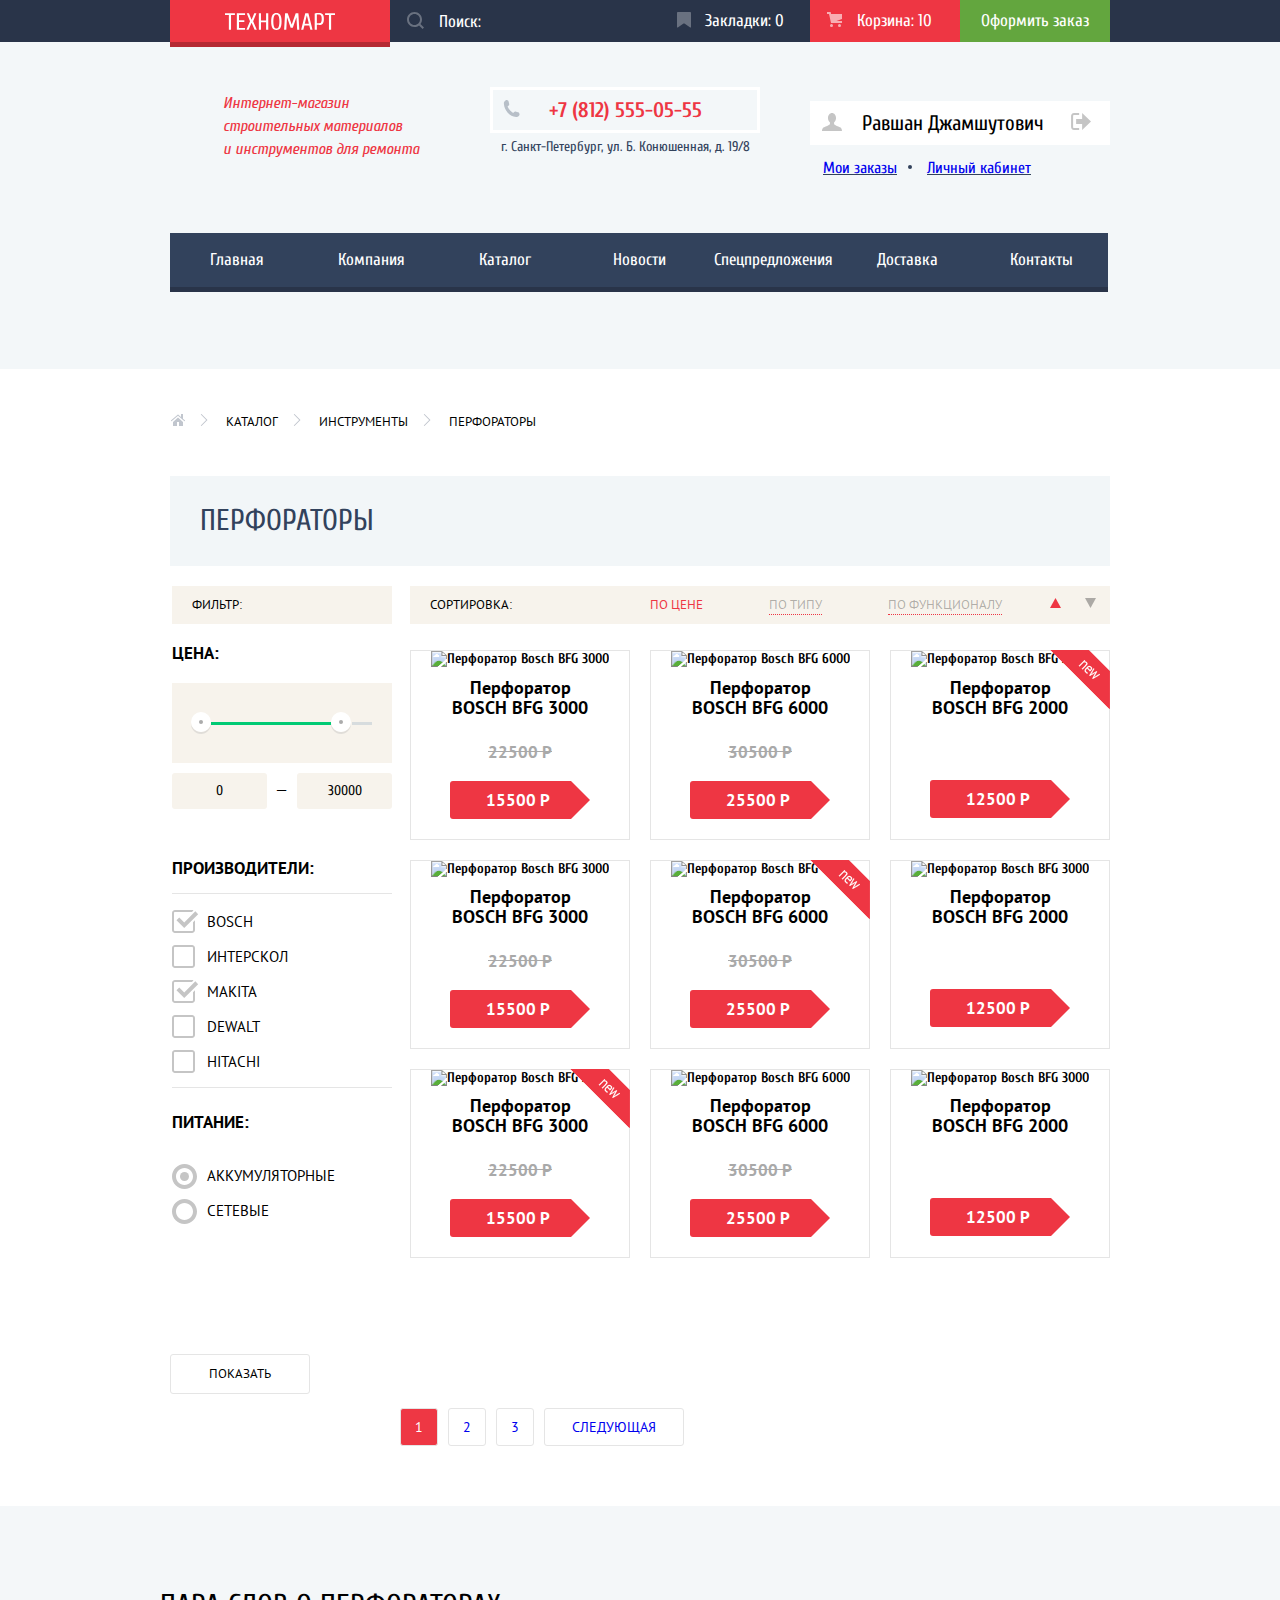
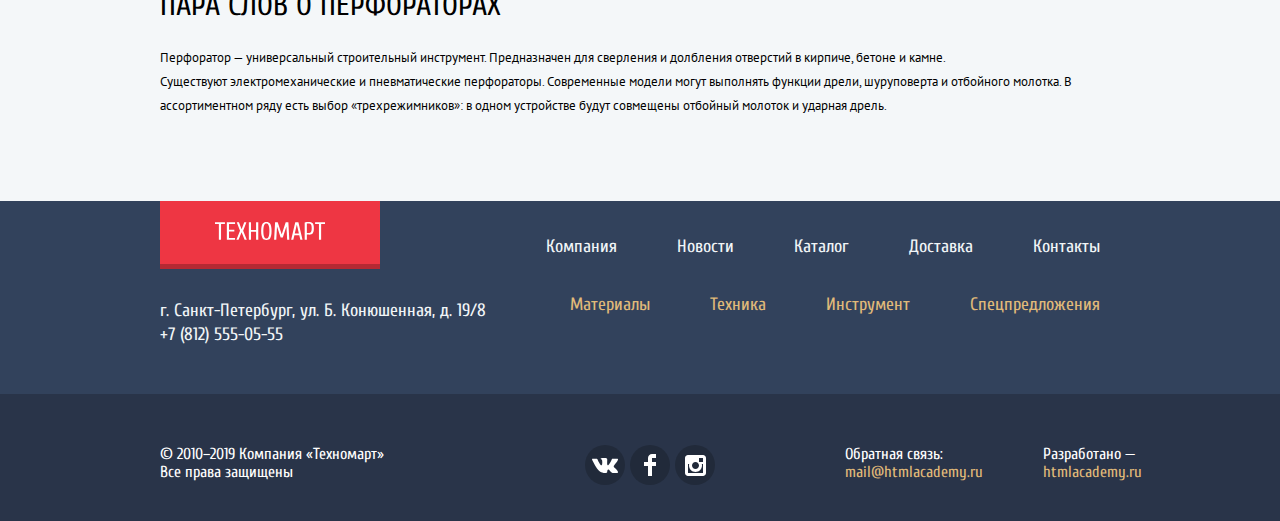
==== perforators.html @ d7d29e61 "+ модальное окно корзины" ====
<!DOCTYPE html>
<html lang="ru">
  <head>
    <meta charset="utf-8">
    <title>Интернет-магазин "Техномарт"</title>
    <link href="https://fonts.googleapis.com/css?family=Cuprum:400,700%7CPT+Sans:400,700&amp;subset=cyrillic"
      rel="stylesheet">
    <link href="css/normalize.css" rel="stylesheet">
    <link href="css/style-min.css" rel="stylesheet">
  </head>
  <body class="inner-page">
    <header class="main-header">
      <div class="header-top">
        <div class="container header-top-container">
          <a class="main-header-logo" href="index.html">
          <img src="img/svg/logo-technomart.svg" width="110" height="17" alt="Техномарт">
          </a>
          <div class="top-menu">
            <form class="search-field" method="get" action="#">
              <label class="visually-hidden" for="find">Искать</label>
              <input class="search" type="search" name="site-search" placeholder="Поиск:">
              <button type="submit" class="btn-search" id="find">
                <svg xmlns="http://www.w3.org/2000/svg" width="17" height="17">
                  <path
                    d="M17 15.586l-3.542-3.542C14.421 10.782 15 9.21 15 7.5 15 3.358 11.643 0 7.5 0 3.358 0 0 3.358 0 7.5 0 11.643 3.358 15 7.5 15c1.71 0 3.282-.579 4.544-1.542L15.586 17 17 15.586zM2 7.5C2 4.467 4.467 2 7.5 2 10.532 2 13 4.467 13 7.5c0 3.032-2.468 5.5-5.5 5.5C4.467 13 2 10.532 2 7.5z" />
                </svg>
              </button>
            </form>
            <a href="#">
              <svg xmlns="http://www.w3.org/2000/svg" width="14" height="16">
                <path
                  d="M14 15c0 .55-.368.741-.818.426l-5.363-3.765c-.45-.315-1.187-.315-1.637 0L.818 15.426C.368 15.741 0 15.55 0 15V1c0-.55.45-1 1-1h12c.55 0 1 .45 1 1v14z" />
              </svg>
              Закладки: 0
            </a>
            <a class="cart cart-full" href="#">
              <svg xmlns="http://www.w3.org/2000/svg" width="15" height="15">
                <circle cx="4.5" cy="13.5" r="1.5" />
                <circle cx="12.5" cy="13.5" r="1.5" />
                <path d="M15 2H4.07l-.422-2H0v2h2.031l1.985 9H15V9H9.441L15 6.951z" />
              </svg>
              Корзина: 10
            </a>
            <a class="btn btn-make-order" href="#">Оформить заказ</a>
          </div>
        </div>
      </div>
      <div class="header-middle">
        <div class="container">
          <h1 class="page-header">Интернет-магазин строительных материалов и&nbsp;инструментов для ремонта</h1>
          <p class="header-contacts">
            <a href="tel:+78125550555">
            <img src="img/svg/icon-phone.svg" width="17" height="17" alt="">+7 (812) 555-05-55
            </a>
            г. Санкт-Петербург, ул. Б. Конюшенная, д. 19/8
          </p>
          <nav class="main-navigation">
            <ul class="user-navigation">
              <li class="login-link logged-in">
                <a href="#">
                  <svg xmlns="http://www.w3.org/2000/svg" width="20" height="18">
                    <path
                      d="M17.881 14.166c-2.144-.735-4.256-1.666-5.207-2.39-.657-.501-.77-1.618-.517-2.415 1.118-.903 1.864-2.477 1.864-4.278C14.021 2.276 12.221 0 10 0S5.979 2.276 5.979 5.083c0 1.801.746 3.374 1.863 4.277.253.798.141 1.915-.517 2.416-.95.724-3.063 1.654-5.207 2.39S0 18 0 18h20s.025-3.099-2.119-3.834z" />
                  </svg>
                  Равшан Джамшутович
                </a>
              </li>
              <li class="login-link log-off">
                <a href="#" aria-label="Выйти">
                  <svg xmlns="http://www.w3.org/2000/svg" width="21" height="17">
                    <path d="M21 8.5L12.125 0v6h-6v5h6v6z" />
                    <path
                      d="M3.106 13.952V3.048c.018-.376.171-1.057 1.01-1.057h5.027V0H4.116C1.938 0 1.112 1.81 1.087 3.027v10.946C1.112 15.189 1.938 17 4.116 17h5.027v-1.99H4.116c-.839 0-.992-.683-1.01-1.058z" />
                  </svg>
                </a>
              </li>
            </ul>
            <ul class="profile-navigation">
              <li class="profile-link"><a href="#">Мои заказы</a></li>
              <li class="profile-link"><a href="#">Личный кабинет</a></li>
            </ul>
          </nav>
        </div>
      </div>
      <nav class="container">
        <ul class="site-navigation">
          <li><a href="index.html">Главная</a></li>
          <li><a href="#">Компания</a></li>
          <li><a href="#">Каталог</a></li>
          <li><a href="#">Новости</a></li>
          <li><a href="#">Спецпредложения</a></li>
          <li><a href="#">Доставка</a></li>
          <li><a href="#">Контакты</a></li>
        </ul>
      </nav>
    </header>
    <main>
      <nav class="breadcrumbs container">
        <ul>
          <li>
            <a href="index.html" class="homepage" aria-label="Главная страница">
              <svg xmlns="http://www.w3.org/2000/svg" width="15" height="12" viewBox="0 0 15 12" fill="#c1c6ce">
                <path d="M3 8v4h4V8h2v4h4V8L8 3.516z" />
                <path
                  d="M14.831 6.365L13 4.751V0h-2v2.987L8.332.635c-.02-.017-.043-.023-.064-.037a.465.465 0 0 0-.08-.047.551.551 0 0 0-.095-.024C8.062.521 8.032.515 8 .515c-.031 0-.061.006-.092.012a.46.46 0 0 0-.095.025c-.028.011-.053.029-.08.046-.021.014-.045.02-.064.037l-6.498 5.73a.501.501 0 0 0 .33.875.497.497 0 0 0 .331-.125L8 1.677l6.169 5.438a.501.501 0 0 0 .662-.75z" />
              </svg>
            </a>
          </li>
          <li>
            <a href="#">
              <svg xmlns="http://www.w3.org/2000/svg" width="8" height="12" viewBox="0 0 8 12">
                <path fill="#C1C6CE"
                  d="M7.237 5.642L1.729.133a.506.506 0 1 0-.716.716L6.163 6l-5.151 5.15a.507.507 0 0 0 .716.717l5.509-5.509a.504.504 0 0 0 0-.716z" />
              </svg>
              Каталог
            </a>
          </li>
          <li>
            <a href="#">
              <svg xmlns="http://www.w3.org/2000/svg" width="8" height="12" viewBox="0 0 8 12">
                <path fill="#C1C6CE"
                  d="M7.237 5.642L1.729.133a.506.506 0 1 0-.716.716L6.163 6l-5.151 5.15a.507.507 0 0 0 .716.717l5.509-5.509a.504.504 0 0 0 0-.716z" />
              </svg>
              Инструменты
            </a>
          </li>
          <li class="breadcrumbs-current">
            <svg xmlns="http://www.w3.org/2000/svg" width="8" height="12" viewBox="0 0 8 12">
              <path fill="#C1C6CE"
                d="M7.237 5.642L1.729.133a.506.506 0 1 0-.716.716L6.163 6l-5.151 5.15a.507.507 0 0 0 .716.717l5.509-5.509a.504.504 0 0 0 0-.716z" />
            </svg>
            Перфораторы
          </li>
        </ul>
      </nav>
      <div class="container">
        <h2 class="current-product">Перфораторы</h2>
      </div>
      <div class="filters-catalog-container container">
        <section class="filters">
          <h2 class="visually-hidden">Фильтр товаров</h2>
          <form method="get" action="#">
            <fieldset>
              <legend class="filters-type">Фильтр:</legend>
            </fieldset>
            <fieldset>
              <legend class="filters-label">Цена:</legend>
              <div class="filter-price-range">
                <div class="price-range-current">
                </div>
                <div class="price-range-out">
                </div>
              </div>
              <input type="text" name="min-price-value" class="price-value min-price" value="0"> <span>—</span>
              <input type="text" name="max-price-value" class="price-value" value="30000">
            </fieldset>
            <fieldset class="brands-filter">
              <legend class="filters-label">Производители:</legend>
              <ul class="filters-list">
                <li class="filter-option">
                  <input class="visually-hidden filters-input filters-input-checkbox" type="checkbox" checked name="bosch"
                    id="check-bosch">
                  <label for="check-bosch">Bosch</label>
                </li>
                <li class="filter-option">
                  <input class="visually-hidden filters-input filters-input-checkbox" type="checkbox" name="interskol"
                    id="check-interskol">
                  <label for="check-interskol"> Интерскол</label>
                </li>
                <li class="filter-option">
                  <input class="visually-hidden filters-input filters-input-checkbox" type="checkbox" checked
                    name="Makita" id="check-makita">
                  <label for="check-makita"> Makita</label>
                </li>
                <li class="filter-option">
                  <input class="visually-hidden filters-input filters-input-checkbox" type="checkbox" name="DeWalt"
                    id="check-dewalt">
                  <label for="check-dewalt"> DeWalt </label>
                </li>
                <li class="filter-option">
                  <input class="visually-hidden filters-input filters-input-checkbox" type="checkbox" name="Hitachi"
                    id="check-hitachi">
                  <label for="check-hitachi"> Hitachi</label>
                </li>
              </ul>
            </fieldset>
            <fieldset>
              <legend class="filters-label">Питание:</legend>
              <ul class="filters-list">
                <li class="filter-option">
                  <input class="visually-hidden filters-input filters-input-radio" type="radio" name="power"
                    value="accumulator" id="radio-accum" checked>
                  <label for="radio-accum"> Аккумуляторные</label>
                </li>
                <li class="filter-option">
                  <input class="visually-hidden filters-input filters-input-radio" type="radio" name="power" value="wired"
                    id="radio-wired">
                  <label for="radio-wired"> Сетевые</label>
                </li>
              </ul>
            </fieldset>
            <button class="btn btn-submit" type="submit" id="btn-submit">Показать</button>
          </form>
          <div class="sort-catalog">
            <section class="sort">
              <h3>Сортировка:</h3>
              <ul class="sort-list">
                <li class="sort-option sort-current">
                  <a href="#">По цене</a>
                </li>
                <li class="sort-option">
                  <a href="#">По типу</a>
                </li>
                <li class="sort-option">
                  <a href="#">По функционалу</a>
                </li>
                <li class="sort-option-how">
                  <a href="#" class="sort-current sort-asc">
                    <svg xmlns="http://www.w3.org/2000/svg" width="11" height="10">
                      <path d="M5.5 0L0 10h11z" />
                    </svg>
                    По возрастанию
                  </a>
                </li>
                <li class="sort-option-how">
                  <a href="#" class="sort-desc">
                    <svg xmlns="http://www.w3.org/2000/svg" width="11" height="10">
                      <path d="M5.5 10L0 0h11" />
                    </svg>
                    По убыванию
                  </a>
                </li>
              </ul>
            </section>
          </div>
        </section>
        <section class="catalog">
          <ul class="catalog-list catalog-list-inner">
            <li class="catalog-item">
              <p class="actions">
                <a class="btn btn-buy" href="#">Купить</a>
                <a class="btn btn-bookmark" href="#">В закладки</a>
              </p>
              <img src="img/products/bosch/bosch-bfg-3000.jpg" width="218" height="170" alt="Перфоратор Bosch BFG 3000">
              <h3 class="catalog-item-product"><a href="#">Перфоратор BOSCH BFG 3000</a></h3>
              <p class="price-old">22500 Р</p>
              <p class="price-current">15500 Р</p>
            </li>
            <li class="catalog-item">
              <p class="actions">
                <a class="btn btn-buy" href="#">Купить</a>
                <a class="btn btn-bookmark" href="#">В закладки</a>
              </p>
              <img src="img/products/bosch/bosch-bfg-6000.jpg" width="218" height="170" alt="Перфоратор Bosch BFG 6000">
              <h3 class="catalog-item-product"><a href="#">Перфоратор BOSCH BFG 6000</a></h3>
              <p class="price-old">30500 Р</p>
              <p class="price-current">25500 Р</p>
            </li>
            <li class="catalog-item no-discount">
              <span class="flag flag-new">новинка</span>
              <p class="actions">
                <a class="btn btn-buy" href="#">Купить</a>
                <a class="btn btn-bookmark" href="#">В закладки</a>
              </p>
              <img src="img/products/bosch/bosch-bfg-3000.jpg" width="218" height="170" alt="Перфоратор Bosch BFG 3000">
              <h3 class="catalog-item-product"><a href="#">Перфоратор BOSCH BFG 2000</a></h3>
              <p class="price-current">12500 Р</p>
            </li>
            <li class="catalog-item">
              <p class="actions">
                <a class="btn btn-buy" href="#">Купить</a>
                <a class="btn btn-bookmark" href="#">В закладки</a>
              </p>
              <img src="img/products/bosch/bosch-bfg-3000.jpg" width="218" height="170" alt="Перфоратор Bosch BFG 3000">
              <h3 class="catalog-item-product"><a href="#">Перфоратор BOSCH BFG 3000</a></h3>
              <p class="price-old">22500 Р</p>
              <p class="price-current">15500 Р</p>
            </li>
            <li class="catalog-item">
              <span class="flag flag-new">новинка</span>
              <p class="actions">
                <a class="btn btn-buy" href="#">Купить</a>
                <a class="btn btn-bookmark" href="#">В закладки</a>
              </p>
              <img src="img/products/bosch/bosch-bfg-6000.jpg" width="218" height="170" alt="Перфоратор Bosch BFG 6000">
              <h3 class="catalog-item-product"><a href="#">Перфоратор BOSCH BFG 6000</a></h3>
              <p class="price-old">30500 Р</p>
              <p class="price-current">25500 Р</p>
            </li>
            <li class="catalog-item no-discount">
              <p class="actions">
                <a class="btn btn-buy" href="#">Купить</a>
                <a class="btn btn-bookmark" href="#">В закладки</a>
              </p>
              <img src="img/products/bosch/bosch-bfg-3000.jpg" width="218" height="170" alt="Перфоратор Bosch BFG 3000">
              <h3 class="catalog-item-product"><a href="#">Перфоратор BOSCH BFG 2000</a></h3>
              <p class="price-current">12500 Р</p>
            </li>
            <li class="catalog-item">
              <span class="flag flag-new">новинка</span>
              <p class="actions">
                <a class="btn btn-buy" href="#">Купить</a>
                <a class="btn btn-bookmark" href="#">В закладки</a>
              </p>
              <img src="img/products/bosch/bosch-bfg-3000.jpg" width="218" height="170" alt="Перфоратор Bosch BFG 3000">
              <h3 class="catalog-item-product"><a href="#">Перфоратор BOSCH BFG 3000</a></h3>
              <p class="price-old">22500 Р</p>
              <p class="price-current">15500 Р</p>
            </li>
            <li class="catalog-item">
              <p class="actions">
                <a class="btn btn-buy" href="#">Купить</a>
                <a class="btn btn-bookmark" href="#">В закладки</a>
              </p>
              <img src="img/products/bosch/bosch-bfg-6000.jpg" width="218" height="170" alt="Перфоратор Bosch BFG 6000">
              <h3 class="catalog-item-product"><a href="#">Перфоратор BOSCH BFG 6000</a></h3>
              <p class="price-old">30500 Р</p>
              <p class="price-current">25500 Р</p>
            </li>
            <li class="catalog-item no-discount">
              <p class="actions">
                <a class="btn btn-buy" href="#">Купить</a>
                <a class="btn btn-bookmark" href="#">В закладки</a>
              </p>
              <img src="img/products/bosch/bosch-bfg-3000.jpg" width="218" height="170" alt="Перфоратор Bosch BFG 3000">
              <h3 class="catalog-item-product"><a href="#">Перфоратор BOSCH BFG 2000</a></h3>
              <p class="price-current">12500 Р</p>
            </li>
          </ul>
        </section>
      </div>
      <nav class="pagination">
        <ul class="pagination-list">
          <li class="pagination-item pagination-item-current">1</li>
          <li class="pagination-item"><a href="#">2</a></li>
          <li class="pagination-item"><a href="#">3</a></li>
          <li class="pagination-item pagination-item-next"><a href="#">Следующая</a></li>
        </ul>
      </nav>
      <section class="about-product">
        <div class="about-product-container container">
          <h2>Пара слов о перфораторах</h2>
          <p>Перфоратор — универсальный строительный инструмент. Предназначен для сверления и долбления отверстий в
            кирпиче, бетоне и камне. <br>
            Существуют электромеханические и пневматические перфораторы. Современные модели могут выполнять функции дрели,
            шуруповерта и отбойного молотка. В ассортиментном ряду есть выбор «трехрежимников»: в одном устройстве будут
            совмещены отбойный молоток и ударная дрель.
          </p>
        </div>
      </section>
    </main>
    <footer class="main-footer">
      <div class="footer-top">
        <div class="container">
          <div class="footer-top-left">
            <a class="main-footer-logo" href="index.html">
            <img src="img/svg/logo-technomart.svg" width="110" height="18" alt="Техномарт">
            </a>
            <p class="footer-contacts">
              г. Санкт-Петербург, ул. Б. Конюшенная, д. 19/8<br>
              +7 (812) 555-05-55
            </p>
          </div>
          <div class="footer-top-right">
            <ul class="footer-site-navigation">
              <li><a href="#">Компания</a></li>
              <li><a href="#">Новости</a></li>
              <li><a>Каталог</a></li>
              <li><a href="#">Доставка</a></li>
              <li><a href="#">Контакты</a></li>
            </ul>
            <ul class="footer-store-navigation">
              <li><a href="#">Материалы</a></li>
              <li><a href="#">Техника</a></li>
              <li><a href="#">Инструмент</a></li>
              <li><a href="#">Спецпредложения</a></li>
            </ul>
          </div>
        </div>
      </div>
      <div class="footer-bottom">
        <div class="container">
          <p class="footer-copyright">
            © 2010–2019 Компания «Техномарт»
            Все права защищены
          </p>
          <div class="footer-social">
            <ul>
              <li><a class="social-btn social-btn-vk" href="#"><span class="visually-hidden">Вконтакте</span>
                </a>
              </li>
              <li><a class="social-btn social-btn-fb" href="#"><span class="visually-hidden">Фейсбук</span>
                </a>
              </li>
              <li><a class="social-btn social-btn-inst" href="#"><span class="visually-hidden">Инстаграм</span></a>
              </li>
            </ul>
          </div>
          <p class="copyright-link">
            Обратная связь:
            <a href="#">mail@htmlacademy.ru</a>
          </p>
          <p class="copyright-link">
            Разработано —
            <a href="https://htmlacademy.ru/intensive/htmlcss">htmlacademy.ru</a>
          </p>
        </div>
      </div>
    </footer>
    <section class="modal modal-cart">
      <p class="modal-cart-message">
        <svg xmlns="http://www.w3.org/2000/svg" width="66" height="66">
          <circle cx="33" cy="33" r="33" fill="#63A63E" />
          <path fill="#FFF"
            d="M49.641 21.066c-.389-.389-1.025-.389-1.414 0L29.788 39.504c-.389.389-1.025.389-1.414 0l-8.14-8.139c-.389-.389-1.025-.389-1.414 0L15.285 34.9c-.389.389-.389 1.025 0 1.414l13.089 13.09c.389.389 1.025.389 1.414 0l3.536-3.536 1.414-1.414 18.438-18.438c.389-.389.389-1.025 0-1.414l-3.535-3.536z" />
        </svg>
        <span>Товар добавлен в корзину!</span>
      </p>
      <div class="modal-cart-bottom">
        <a class="btn" href="#">Оформить заказ</a>
        <button class="btn btn-keep-shopping" type="reset">Продолжить покупки</button>
        <button class="modal-close" type="reset"></button>
      </div>
    </section>
    <script src="js/script-min.js"></script>
  </body>
</html>
---- css/style-min.css ----
html{box-sizing:border-box}*,*::before,*::after{box-sizing:inherit}body{min-width:960px;padding:0;font-size:14px;font-family:"Cuprum",Arial,sans-serif;color:black}a{text-decoration:none}img{max-width:100%}.container{width:960px;margin:0 auto;padding:0 10px}.btn{display:block;width:140px;padding:10px 0;font-size:14px;line-height:18px;text-align:center;color:white;text-transform:uppercase;background-color:#ee3643;border-radius:3px}.visually-hidden:not(:focus):not(:active),input[type=radio].visually-hidden,input[type=checkbox].visually-hidden{position:absolute;width:1px;height:1px;margin:-1px;padding:0;overflow:hidden;white-space:nowrap;border:0;clip:rect(0 0 0 0);clip-path:inset(100%)}@font-face{font-weight:400;font-size:16px;font-family:"cuprumitalic";src:url(../fonts/cuprumitalic.woff2) format("woff2"),url(../fonts/cuprumitalic.woff) format("woff")}.main-header{width:100%;margin-bottom:23px;padding-bottom:60px;color:#32425c;background-color:#f3f7f9}.header-top,.top-menu{display:flex;height:42px;margin-bottom:45px;background-color:#293449}.header-top-container{display:flex}.main-header-logo{flex-shrink:0;box-sizing:content-box;width:220px;height:42px;background-color:#ee3643;border-bottom:5px solid #b52933}.main-header-logo img{position:relative;top:13px;left:25%}.search-field{position:relative;display:flex}.top-menu input[type=search]{width:270px;height:42px;padding-left:49px;border:none;outline:none}.top-menu a:hover svg,.top-menu a:focus svg,.search-field:hover svg{fill:white}.top-menu a,.top-menu input[type=search],.top-menu input[type=search]::placeholder,.site-navigation a{vertical-align:middle;color:white;background-color:#293449}.btn-search{position:absolute;left:3px;width:45px;height:42px;background-color:transparent;border:none}.top-menu input[type=search]:focus~.btn-search>svg{fill:#f0525d}.top-menu input[type=search]:focus,.top-menu input[type=search]:focus::placeholder,input[type=search]:focus~.btn-search{color:black;background-color:white;border:none}.top-menu a{position:relative;display:block;width:150px;padding:12px;padding-left:30px;text-align:center}.btn:hover,.btn:focus,.main-header-logo:hover,.main-header-logo:focus{background-color:#ca2c37}.btn:active,.main-header-logo:active{background-color:#ba2732}.top-menu,.site-navigation{font-size:17px;line-height:18px}.top-menu .btn-make-order{padding:10px 0;padding-top:12px;font-size:17px;line-height:18px;text-transform:none;background-color:#63a63e;border-radius:0}.top-menu svg{position:absolute;top:12px;left:17px;fill:rgba(255,255,255,.3)}.search-field svg{left:14px}.top-menu a:hover,.top-menu a:focus{background-color:#212a3a}.top-menu .btn-make-order:hover,.top-menu .btn-make-order:focus{background-color:#5fbb2d}.top-menu a:active{color:rgba(255,255,255,.5);background-color:#161d29}.top-menu .btn-make-order:active{background-color:#518534}.top-menu a:active svg{fill:#6a7180}.top-menu .cart-full{background-color:#ee3643}.top-menu .cart-full svg{fill:rgba(255,255,255,.6)}.header-middle .container{display:flex;flex-direction:row;justify-content:space-between;margin-bottom:45px}.page-header{flex-shrink:0;width:320px;margin:0;margin-top:5px;padding-right:50px;padding-left:53px;font-weight:400;font-size:16px;line-height:23px;font-family:"cuprumitalic","Cuprum",Arial;color:#ee3643;letter-spacing:0}.header-contacts{margin-top:0;margin-right:50px;font-size:14px;line-height:27px;text-align:center;color:#32425c}.header-contacts a{position:relative;display:block;width:270px;font-weight:700;font-size:21px;line-height:40px;text-align:center;color:#ee3643;border:3px solid #fff}.header-contacts img{position:absolute;top:10px;left:10px}.site-navigation,.user-navigation{padding-left:0;list-style:none}.user-navigation{display:flex;flex-direction:row;justify-content:flex-start;box-sizing:content-box;width:300px}.login-link{font-size:21px;text-align:center;color:black}.link-sign-in{width:120px;margin-right:10px;margin-left:20px}.link-sign-in svg{position:relative;top:1px;right:5px}.link-sign-up{width:150px}.login-link a{display:block;padding:10px 10px;text-align:center;color:black;background-color:white}.login-link svg{fill:#c5c5c5}.login-link a:hover,.profile-navigation a:hover{color:#ee3643}.login-link:hover svg,.logged-in:hover svg{fill:black}.logged-in a{position:relative;width:195px;padding:10px 0;padding-left:45px}.logged-in svg{position:absolute;top:12px;left:12px}.logged-in a:hover{color:black}.log-off a{position:relative;width:40px}.login-link a:active,.profile-navigation a:active{color:rgba(0,0,0,.302)}.login-link a:active svg{fill:rgba(0,0,0,.302)}.profile-navigation{display:flex;flex-direction:row;justify-content:flex-start;margin:10px 13px;padding-left:0;list-style:none;font-size:16px;text-decoration:underline}.profile-link a{position:relative;margin-right:30px}.profile-link:not(:last-child) a::after{content:"";position:absolute;right:-15px;bottom:8px;display:block;width:4px;height:4px;background-color:#32425c;border-radius:50%}.site-navigation{display:flex;justify-content:flex-start;width:100%;padding-left:0}.site-navigation a{display:block;box-sizing:content-box;min-width:120px;padding:18px 7px;text-align:center;background-color:#32425c;border-bottom:5px solid #293449}.site-navigation a:hover,.site-navigation a:focus{background-color:#293449;border-bottom-color:#293449}.site-navigation a:active{color:rgba(255,255,255,.6);background-color:#1d2739;border-bottom-color:#1d2739}.breadcrumbs{font-size:13px;line-height:60px;font-family:"PT Sans",Arial,sans-serif;text-transform:uppercase}.breadcrumbs ul{display:flex;flex-direction:row;justify-content:flex-start;padding-left:0;list-style:none}.breadcrumbs a{position:relative;color:black}.breadcrumbs svg{margin:0 15px;vertical-align:baseline}.homepage svg{margin:0}.promo{margin-top:60px}.promo-features-list{display:flex;flex-direction:row;flex-wrap:wrap;justify-content:space-between;margin-bottom:0;padding-left:0;list-style:none}.promo-bottom{display:flex;flex-direction:row;justify-content:flex-start}.promo-features-side{display:flex;flex-direction:column;justify-content:flex-start;margin-bottom:50px;margin-left:20px}.promo-features-side .promo-item,.slider{margin:10px 0}.promo-item{position:relative;width:300px;height:123px;padding-left:20px;background-repeat:no-repeat;}.promo-materials{background-color:#ffbf47;background-image:url(../img/svg/icon-materials.svg);background-position:210px 31px;background-size:44px 65px}.promo-instruments{background-color:#3bbce3;background-image:url(../img/svg/icon-instruments.svg);background-position:196px 33px;background-size:75px 61px}.promo-tech{background-color:#dc91d8;background-image:url(../img/svg/icon-tech.svg);background-position:189px 30px;background-size:78px 62px}.promo-sale{background-color:#8ed78f;background-image:url(../img/svg/icon-sale.svg);background-position:195px 26px;background-size:59px 72px}.promo-delivery{background-color:#ffbf47;background-image:url(../img/svg/icon-delivery.svg);background-position:191px 32px;background-size:78px 63px}.promo-item h2{margin-bottom:15px;font-size:24px;line-height:30px;color:white}.promo-item .btn-promo{width:135px;background-color:rgba(0,0,0,.1)}.btn-promo:hover,.btn-promo:focus{background-color:rgba(0,0,0,.2)}.btn-promo:active{background-color:rgba(0,0,0,.3)}.slider-btn{background-color:transparent;border:none}.slides{padding-left:0;list-style:none}.slider{position:relative;width:620px;max-height:266px}.slider-btn{position:absolute;top:125px}.slider-btn-back{left:20px}.slider-btn-next{right:20px}.slider-content{margin:0}.slider-content figcaption{position:absolute;top:0;left:0;padding-left:0;color:white}.slider-content{display:none}.slider-content-current{display:block}.slider-content h2{position:absolute;top:0;left:25px;font-size:36px;line-height:36px;color:white;text-transform:uppercase}.slider-content p{position:absolute;top:50px;left:25px;width:300px;font-size:18px;line-height:24px}.slider-content .btn{position:absolute;top:215px;left:25px;width:185px}.slider-indicators{position:absolute;top:233px;left:300px;display:flex}.slider-indicator{left:30px;display:block;box-sizing:content-box;width:6px;height:6px;margin-right:10px;background-color:white;border:2px solid white;border-radius:50%}.slider-indicator-active{background-color:#ee3643}.header-popular,.current-product{margin-bottom:20px;padding:16px 30px}.header-popular{display:flex;justify-content:space-between;background-color:#f9f5f0}.header-popular h2,.current-product{padding-top:5px;font-weight:400;font-size:30px;line-height:30px;color:#32425c;text-transform:uppercase}.header-popular .btn{width:250px}.header-popular .btn{display:block;height:40px;margin-top:25px;margin-right:25px;margin-bottom:25px}.popular-brands-list,.services-toggle{list-style:none}.popular-brands-list{display:flex;flex-wrap:wrap;justify-content:flex-start;padding:0}.popular-brands-item{position:relative;display:flex;justify-content:center;align-items:center;width:220px;height:140px;margin-right:20px;margin-bottom:20px;border:1px solid #ebebeb}.popular-brands-item:nth-child(4n){margin-right:0}.popular-brands-item:hover{box-shadow:0 10px 25px rgba(0,0,0,.5)}.popular-brands-item:active{box-shadow:0 4px 10px rgba(0,0,0,.5);opacity:.5}.current-product{padding:30px;font-weight:400;font-size:30px;line-height:30px;color:#32425c;text-transform:uppercase;background-color:#f2f6f8}.catalog-list{display:flex;flex-wrap:wrap;justify-content:flex-start;align-content:center;list-style:none}.catalog-list h3{margin-top:10px;margin-bottom:15px;padding:0 30px;font-size:18px;line-height:20px;font-family:"PT Sans",Arial,sans-serif}.catalog-item-product a{color:black}.catalog-item{position:relative;width:220px;margin-right:20px;margin-bottom:20px;font-weight:700;text-align:center;border:1px solid #e5e5e5}.catalog-item .flag,.promo-item .flag{position:absolute;top:-1px;right:-1px;z-index:20;width:60px;height:60px;overflow:hidden;text-indent:-1000px}.promo-item .flag{top:0;right:0}.catalog-item .flag-new,.promo-item .flag-new{background-image:url(../img/new-flag.png);background-repeat:no-repeat;background-position:0 0}.catalog-index .catalog-item:nth-child(4n){margin-right:0}.price-old,.price-current{margin:10px auto;padding:10px 30px;font-size:17px;line-height:18px;font-family:"PT sans",Arial,sans-serif;text-transform:uppercase}.price-old{min-height:20px;margin-top:15px;margin-bottom:10px;color:#a9a9a9;text-decoration:line-through}.price-current{position:relative;width:140px;margin-bottom:20px;padding-left:25px;color:white;background-color:#ee3643;border-radius:3px}.price-current::after{content:"";position:absolute;top:0;right:-19px;width:0;height:0;border:19px solid white;border-left-color:#ee3643}.no-discount .price-current{margin-top:62px}.btn-buy,.btn-bookmark{position:absolute;left:40px;z-index:10;display:none;margin:0 auto;margin-bottom:7px;padding:7px 0}.catalog-item:hover>.actions,.catalog-item:hover .btn-bookmark,.catalog-item:hover .btn-buy{display:block}.catalog-item:hover{box-shadow:0 10px 25px rgba(0,0,0,.5)}.actions{position:absolute;z-index:10;display:none;width:100%;height:40%;padding:40px 0;background-color:white}.catalog-list .btn{width:130px}.btn-buy{top:30px;color:white;background-color:#63a63e;border-bottom:3px solid #367315;border-radius:3px}.btn-bookmark{top:75px;color:black;background-color:white;border:3px solid #64a63f;border-radius:3px}a:hover.btn-buy,a:focus.btn-buy{background-color:#5fbb2d}a:hover.btn-bookmark,a:focus.btn-bookmark{color:#32425c;background-color:white;border-color:#32425c}a:active.btn-buy{background-color:#518534;border-bottom-color:#518534}a:active.btn-bookmark{color:rgba(50,66,92,.3);border-color:rgba(50,66,92,.3)}.filters-catalog-container{display:flex;flex-direction:row;justify-content:flex-start}.sort-catalog{display:flex;flex-direction:column;flex-wrap:nowrap;justify-content:space-between;width:700px}.sort{display:flex;flex-direction:row;justify-content:flex-start;width:700px}.sort-list{display:flex;flex-direction:row;justify-content:flex-start;margin:0;padding-top:10px;padding-left:0}.sort h3{width:150px;margin:0;margin-right:90px;padding:10px 20px}.sort-option{display:block}.sort-option a{display:block;margin:0 33px;color:rgba(0,0,0,.3);border-bottom:1px dotted #ee3643}.sort-option:first-child a{margin-left:0}.sort-option-how{position:relative;left:15px;display:block;width:35px;font-size:0}.sort-option-how svg{position:absolute;top:2px;fill:rgba(0,0,0,.3)}.sort-current a,.sort-current svg{color:#ee3643;fill:#ee3643}.sort-option a:hover,.sort-option a:focus{color:black;border-bottom-style:solid}.sort-current a,.sort-current a:hover,.sort-current a:focus{border:none}.sort-option-how svg:hover,.sort-option-how a:focus>svg{fill:black}.catalog-list-inner{padding-top:50px;padding-left:20px}.catalog-list-inner .catalog-item:nth-child(3n){margin-right:0}.filters{display:flex;flex-direction:row;width:220px}.filters-type{display:block;width:100%;padding:10px 20px;font-weight:400}.filters-label{margin-bottom:10px;font-weight:700;font-size:17px;line-height:30px;font-family:"PT Sans",Arial,sans-serif;text-transform:uppercase}.filter-option{margin-bottom:15px;font-size:15px;line-height:20px;font-family:"PT Sans",Arial,sans-serif;text-transform:uppercase}.filters-input~label{position:relative;padding-left:35px}.filters-input~label::before{content:"";position:absolute;top:-10px;left:0;width:30px;height:40px;background-repeat:no-repeat;background-position:0 8px}.filters-input-checkbox~label::before{background-image:url(../img/svg/checkbox-off.svg)}.filters-input-checkbox:checked~label::before{background-image:url(../img/svg/checkbox-on.svg)}.filters-input-radio~label::before{background-image:url(../img/svg/radio-off.svg)}.filters-input-radio:checked~label::before{background-image:url(../img/svg/radio-on.svg)}.filters-input:focus~label{outline:1px solid #ee3643}.filters-input:disabled~label{color:rgba(0,0,0,.4)}.filters form{margin-right:5px}.filters fieldset{padding-left:0;border:none}.brands-filter legend{padding-top:15px}.brands-filter{position:relative;width:220px;padding-bottom:20px}.brands-filter::before,.brands-filter::after{content:"";position:absolute;display:block;width:220px;height:1px;background-color:#e5e5e5}.brands-filter::before{top:0}.sort-list,.filters-list{padding-left:0;list-style:none}.filters-type,.sort h3,.sort-option{font-weight:400;font-size:13px;line-height:18px;font-family:"PT Sans",Arial,sans-serif;text-transform:uppercase;background-color:#f7f3ec}.filter-price-range{position:relative;width:220px;height:80px;margin-bottom:10px}.price-range-current{position:absolute;top:39px;left:39px;box-sizing:padding-box;width:120px;height:3px;background-color:#00ca74}.price-range-current::before,.price-range-current::after{content:"";position:absolute;display:block;width:20px;height:23px;background-image:url(../img/svg/filter-button.svg)}.price-range-current::before{top:-10px;left:-20px}.price-range-current::after{top:-10px;right:-20px}.price-range-out{position:relative;top:39px;left:180px;width:20px;height:3px;background-color:#d7dcde}.sort,.filter-price-range,.price-value{background-color:#f7f3ec}.price-value{width:95px;margin-bottom:20px;padding:10px 0;text-align:center;border:none;border-radius:3px}.min-price{position:relative}.filters span{margin:0 4px;margin-right:5px;font-size:16px;line-height:18px;font-family:"PT Sans",Arial,sans-serif}.btn-submit,.pagination-item{font-size:13px;line-height:18px;font-family:"PT Sans",Arial,sans-serif;color:black;background-color:white;border:1px solid #e5e5e5}.btn-submit{width:140px;margin-top:110px;outline:none}.pagination-list{position:relative;left:360px;display:flex;flex-direction:row;justify-content:flex-start;margin-bottom:60px;list-style:none}.pagination-item:hover,.pagination-item:focus,.pagination-item:active{color:black}.pagination-item{width:38px;margin-right:10px;padding:9px 0;font-size:14px;line-height:18px;text-align:center;text-transform:uppercase;border:1px solid #e5e5e5;border-radius:3px}.pagination-item-current{color:white;background-color:#ee3744}.pagination-item-next{width:140px}.btn-submit:hover,.pagination-item:hover,.btn-submit:focus,.pagination-item:focus{background-color:white;border-color:#bdc6ca}.btn-submit:active,.pagination-item:active{color:black;border-color:#ee3744}.services h2{padding-top:65px}.services-promo{width:370px;margin-bottom:40px}.services-toggle{position:relative;width:240px;margin-right:70px;padding:35px 0;padding-bottom:100px}.services-toggle::after{content:"";position:absolute;top:0;right:0;display:block;width:10px;height:272px;background-image:url(../img/services-shadow.png);background-repeat:no-repeat;background-position:50% 50%}.services-container{display:flex;flex-direction:row;justify-content:flex-start;padding-bottom:80px}.service-item{width:700px;padding-top:0;background-repeat:no-repeat}.service-item-delivery{background-image:url(../img/delivery.png);background-position:150px 0}.service-item-delivery p{width:249px}.service-item-warranty{background-image:url(../img/guarantee.png);background-position:150px 0}.service-item-warranty p{width:340px}.service-item-credit{background-image:url(../img/credit.png);background-position:150px 0}.service-item-credit p{margin-bottom:30px}.service-item-credit .btn{display:block;width:195px}.service-item{display:none}.service-item-current{display:block}.btn-services{width:240px;padding:15px 20px;font-size:21px;line-height:30px;text-align:left;color:white;background-color:#32425c;border-top:1px solid #405069;border-right:none;border-bottom:1px solid #293449;border-left:none}.btn-services:hover{color:white;background-color:#293449}.btn-services-current{color:#32425c;background-color:white;border:none}.services p,.index-columns p{font-size:13px;line-height:24px;font-family:"PT Sans" Arial,sans-serif}.services,.about-product{background-color:#f4f7f9}.about-product-container{padding-top:60px;padding-bottom:70px;padding-left:0}.about-product{font-size:13px;line-height:24px;font-family:"PT Sans",Arial,sans-serif}.services h2,.index-columns h2,.about-product h2{font-weight:400;font-size:30px;line-height:30px;font-family:"Cuprum",Arial,sans-serif;color:black;text-transform:uppercase}.services h3{font-size:36px;line-height:36px;color:#32425c;text-transform:uppercase}.services-list{list-style:none}.index-columns{display:flex;flex-direction:row;justify-content:space-between;padding-top:52px;padding-bottom:85px}.about-us{flex-shrink:0;width:520px}.about-us p{margin-bottom:18px}.about-us .btn{width:220px}.delivery-company-list{margin-bottom:65px;list-style:none;font-size:18px;line-height:20px}.delivery-company-list li{position:relative;margin-bottom:20px}.delivery-company-list li::before{content:"";position:absolute;top:9px;left:-40px;display:block;width:25px;height:2px;background-color:#ee3643}.contacts{flex-shrink:0;width:300px;margin-left:180px;padding-right:0}.contacts p{width:180px;margin-bottom:35px}.contacts .btn{width:300px;margin-top:40px}.about-us-delivery{width:390px;margin-top:0}.modal .btn,.contacts .btn{border:none}.main-footer{background-color:#32425c}.footer-top .container{display:flex;flex-direction:row;min-height:193px;padding-left:0}.main-footer-logo{display:block;box-sizing:content-box;width:220px;height:63px;margin-bottom:30px;background-color:#ee3643;border-bottom:5px solid #b52933}.main-footer-logo img{position:relative;top:21px;left:25%}.footer-contacts{width:330px;margin-top:0;margin-right:60px}.footer-site-navigation,.footer-store-navigation{display:flex;flex-direction:row;justify-content:flex-end;width:610px;margin-right:0;padding-top:20px;list-style:none}.footer-store-navigation a,.footer-site-navigation a{display:block;margin-right:60px}.footer-store-navigation li:last-child,.footer-site-navigation li:last-child{margin-right:0}.footer-top a,.footer-top p{font-size:18px;line-height:24px;font-family:"Cuprum",Arial,sans-serif;color:#f1f5f7}.main-footer-logo:hover,.main-footer-logo:focus{background-color:#ca2c37}.main-footer-logo:active{background-color:#ba2732}.footer-store-navigation a{color:#e0ba79}.main-footer a:hover{text-decoration:underline}.footer-store-navigation a:active,.footer-site-navigation a:active{opacity:.5}.footer-bottom{font-size:16px;line-height:18px;color:white;background-color:#293449}.footer-bottom .container{display:flex;flex-direction:row;justify-content:flex-start;padding-top:35px;padding-bottom:20px;padding-left:0}.footer-copyright{flex-shrink:0;width:230px}.footer-social ul{display:flex;flex-direction:row;list-style:none}.social-btn{position:relative;display:block;width:40px;height:40px;margin-right:5px;background-color:#212a3a;background-repeat:no-repeat;background-position:50% 50%;border-radius:50%}.social-btn:hover,.social-btn:active{background-color:#ee3643}.social-btn-vk{margin-left:155px;background-image:url(../img/svg/vk-icon.svg)}.social-btn-fb{background-image:url(../img/svg/fb-icon.svg)}.social-btn-inst{margin-right:130px;background-image:url(../img/svg/insta-icon.svg)}.copyright-link:not(:last-child){width:140px;margin-right:60px;color:white}.copyright-link a{color:#e0ba79}.copyright-link a:active{color:#ee3643;text-decoration:none}.modal{position:fixed;z-index:30}.modal-close{background-color:transparent;border:none}.write-us{bottom:200px;left:50%;display:none;width:620px;height:420px;margin-left:-290px;background-color:white;border-top:5px solid #ee3643;box-shadow:0 40px 60px rgba(0,0,0,.75)}.write-us-top{display:flex;flex-wrap:wrap;justify-content:space-between;padding:37px 80px}.modal-close{position:absolute;top:6px;right:8px;z-index:3;width:27px;height:27px;font-size:0}.modal-close::before,.modal-close::after{content:"";position:absolute;top:12px;right:0;display:block;width:25px;height:4px;background-color:#ee3643}.modal-close::before{transform:rotate(45deg)}.modal-close::after{transform:rotate(-45deg)}.write-us form{display:flex;flex-wrap:wrap;justify-content:space-between}.half-width{display:flex;flex-direction:column;flex-wrap:wrap;width:220px;margin-bottom:15px}.write-us-letter{display:flex;flex-direction:column;width:100%}.write-us label{margin-bottom:10px;font-size:18px;line-height:18px}.write-us input,.write-us textarea{padding:10px 15px;font-size:13px;line-height:18px;font-family:"PT Sans",Arial,sans-serif;color:#a9a9a9;border:2px solid #dee3e4;border-radius:3px;outline:none}.write-us input:hover,.write-us textarea:hover{border-color:#b5b5b5}.write-us input:focus,.write-us textarea:focus{border-color:#ee3643}.write-us input[type=text]{text-transform:capitalize}.write-us textarea{width:460px;height:115px;margin-bottom:35px;resize:none}.write-us-bottom{width:100%;height:112px;padding:37px 80px;background-color:#f4f4f4}.write-us-bottom .btn{width:100%}.modal-map{top:50%;left:50%;display:none;width:940px;height:446px;margin-top:-223px;margin-left:-490px;box-shadow:0 0 32px rgba(0,0,0,.5)}.modal-map iframe{position:relative;z-index:2;border:none}.modal-map p{position:absolute;top:0;left:0;z-index:1;margin:0}.modal-cart{top:300px;left:333px;display:none;width:620px;height:275px;padding:0;background-color:white;border-top:5px solid #ee3643;box-shadow:0 20px 40px rgba(0,0,0,.75)}.modal-cart-message{display:flex;flex-direction:row;justify-content:flex-start;margin:0;padding:37px 80px;font-size:30px;line-height:30px}.modal-cart-message svg{margin-right:30px}.modal-cart-message span{padding-top:15px}.modal-cart-bottom{display:flex;flex-direction:row;justify-content:space-between;width:100%;height:112px;padding:37px 80px;background-color:#f1f1f1}.modal-cart-bottom .btn{width:220px}.btn-keep-shopping{color:black;background-color:white}.btn-keep-shopping:hover,.btn-keep-shopping:focus,.btn-keep-shopping:active{color:white;outline:none}.cart-show-me{display:flex;flex-direction:column;justify-content:space-between}@keyframes fade-in{0%{transform:translateY(-1000px);opacity:0}100%{transform:translateY(0);opacity:1}}@keyframes shake{0%,100%{transform:translateX(0)}10%,30%,50%,70%,90%{transform:translateX(-10px)}20%,40%,60%,80%{transform:translateX(10px)}}.show-me{display:block;animation:fade-in 0.25s}.modal-error{animation:shake 0.4s}
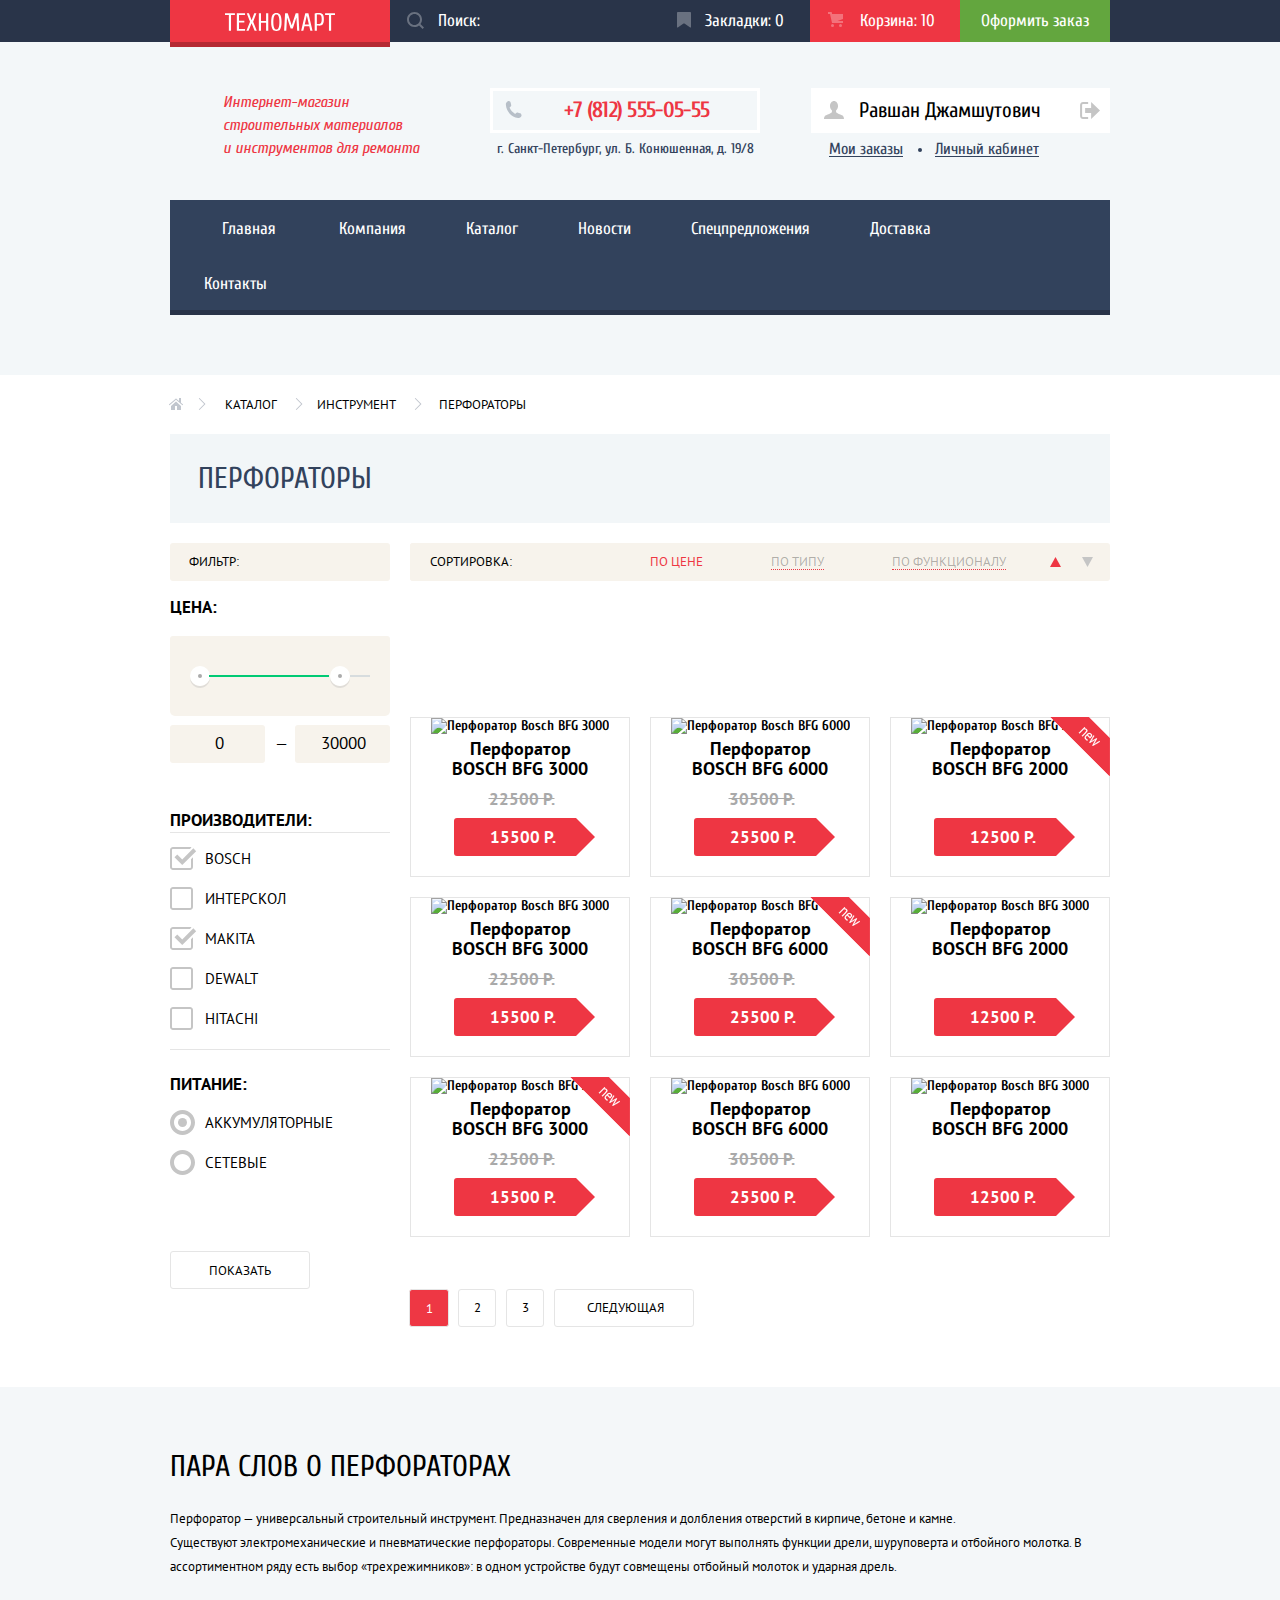
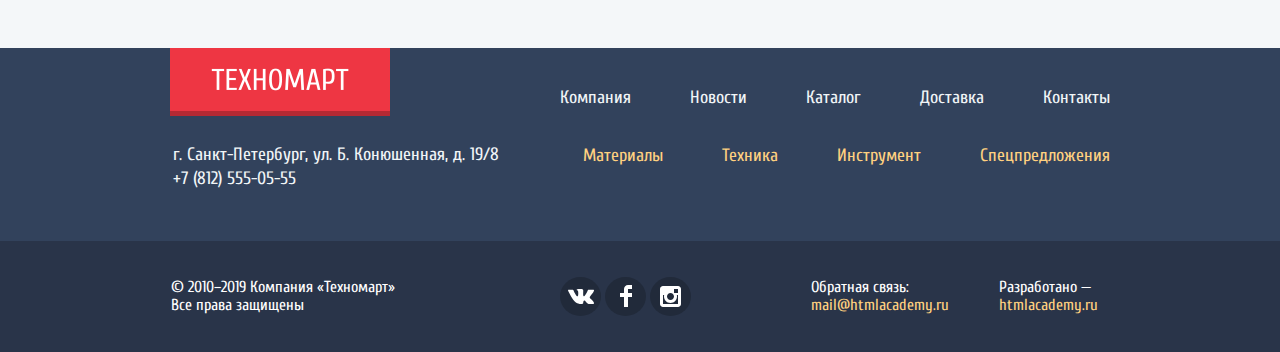
==== commit 7e26bebb: "Исправления по критериям" ====
--- a/perforators.html
+++ b/perforators.html
@@ -1,427 +1,424 @@
 <!DOCTYPE html>
 <html lang="ru">
-  <head>
-    <meta charset="utf-8">
-    <title>Интернет-магазин "Техномарт"</title>
-    <link href="https://fonts.googleapis.com/css?family=Cuprum:400,700%7CPT+Sans:400,700&amp;subset=cyrillic"
-      rel="stylesheet">
-    <link href="css/normalize.css" rel="stylesheet">
-    <link href="css/style-min.css" rel="stylesheet">
-  </head>
-  <body class="inner-page">
-    <header class="main-header">
-      <div class="header-top">
-        <div class="container header-top-container">
-          <a class="main-header-logo" href="index.html">
-          <img src="img/svg/logo-technomart.svg" width="110" height="17" alt="Техномарт">
-          </a>
-          <div class="top-menu">
-            <form class="search-field" method="get" action="#">
-              <label class="visually-hidden" for="find">Искать</label>
-              <input class="search" type="search" name="site-search" placeholder="Поиск:">
-              <button type="submit" class="btn-search" id="find">
-                <svg xmlns="http://www.w3.org/2000/svg" width="17" height="17">
+
+<head>
+  <meta charset="utf-8">
+  <title>Интернет-магазин "Техномарт"</title>
+  <link href="https://fonts.googleapis.com/css?family=Cuprum:400,700%7CPT+Sans:400,700&amp;subset=cyrillic"
+    rel="stylesheet">
+  <link href="css/normalize.css" rel="stylesheet">
+  <link href="css/style-min.css" rel="stylesheet">
+</head>
+
+<body>
+  <header class="main-header">
+    <div class="header-top">
+      <div class="container header-top-container">
+        <a class="main-header-logo" href="index.html">
+          <img src="img/svg/logo-technomart.svg" width="110" height="18" alt="Техномарт">
+        </a>
+        <div class="top-menu">
+          <form class="search-field" method="get" action="#">
+            <label class="visually-hidden" for="find">Искать</label>
+            <input class="search" type="search" name="site-search" placeholder="Поиск:">
+            <button type="submit" class="btn-search" id="find">
+              <svg xmlns="http://www.w3.org/2000/svg" width="17" height="17">
+                <path
+                  d="M17 15.586l-3.542-3.542C14.421 10.782 15 9.21 15 7.5 15 3.358 11.643 0 7.5 0 3.358 0 0 3.358 0 7.5 0 11.643 3.358 15 7.5 15c1.71 0 3.282-.579 4.544-1.542L15.586 17 17 15.586zM2 7.5C2 4.467 4.467 2 7.5 2 10.532 2 13 4.467 13 7.5c0 3.032-2.468 5.5-5.5 5.5C4.467 13 2 10.532 2 7.5z" />
+              </svg>
+            </button>
+          </form>
+          <a class="top-menu-link" href="#">
+            <svg xmlns="http://www.w3.org/2000/svg" width="14" height="16">
+              <path
+                d="M14 15c0 .55-.368.741-.818.426l-5.363-3.765c-.45-.315-1.187-.315-1.637 0L.818 15.426C.368 15.741 0 15.55 0 15V1c0-.55.45-1 1-1h12c.55 0 1 .45 1 1v14z" />
+            </svg>
+            Закладки: 0
+          </a>
+          <a class="top-menu-link cart cart-full" href="#">
+            <svg xmlns="http://www.w3.org/2000/svg" width="15" height="15">
+              <circle cx="4.5" cy="13.5" r="1.5" />
+              <circle cx="12.5" cy="13.5" r="1.5" />
+              <path d="M15 2H4.07l-.422-2H0v2h2.031l1.985 9H15V9H9.441L15 6.951z" />
+            </svg>
+            Корзина: 10
+          </a>
+          <a class="btn btn-make-order" href="#">Оформить заказ</a>
+        </div>
+      </div>
+    </div>
+    <div class="header-middle">
+      <div class="container">
+        <h1 class="page-header">Интернет-магазин строительных материалов и&nbsp;инструментов для ремонта</h1>
+        <p class="header-contacts">
+          <a href="tel:+78125550555">
+            <img src="img/svg/icon-phone.svg" width="17" height="17" alt="">+7 (812) 555-05-55
+          </a>
+          <span>г. Санкт-Петербург, ул. Б. Конюшенная, д. 19/8</span>
+        </p>
+        <nav class="main-navigation">
+          <ul class="user-navigation user-navigation-inner">
+            <li class="login-link logged-in">
+              <a href="#">
+                <svg xmlns="http://www.w3.org/2000/svg" width="20" height="18">
                   <path
-                    d="M17 15.586l-3.542-3.542C14.421 10.782 15 9.21 15 7.5 15 3.358 11.643 0 7.5 0 3.358 0 0 3.358 0 7.5 0 11.643 3.358 15 7.5 15c1.71 0 3.282-.579 4.544-1.542L15.586 17 17 15.586zM2 7.5C2 4.467 4.467 2 7.5 2 10.532 2 13 4.467 13 7.5c0 3.032-2.468 5.5-5.5 5.5C4.467 13 2 10.532 2 7.5z" />
+                    d="M17.881 14.166c-2.144-.735-4.256-1.666-5.207-2.39-.657-.501-.77-1.618-.517-2.415 1.118-.903 1.864-2.477 1.864-4.278C14.021 2.276 12.221 0 10 0S5.979 2.276 5.979 5.083c0 1.801.746 3.374 1.863 4.277.253.798.141 1.915-.517 2.416-.95.724-3.063 1.654-5.207 2.39S0 18 0 18h20s.025-3.099-2.119-3.834z" />
                 </svg>
-              </button>
-            </form>
-            <a href="#">
-              <svg xmlns="http://www.w3.org/2000/svg" width="14" height="16">
-                <path
-                  d="M14 15c0 .55-.368.741-.818.426l-5.363-3.765c-.45-.315-1.187-.315-1.637 0L.818 15.426C.368 15.741 0 15.55 0 15V1c0-.55.45-1 1-1h12c.55 0 1 .45 1 1v14z" />
-              </svg>
-              Закладки: 0
-            </a>
-            <a class="cart cart-full" href="#">
-              <svg xmlns="http://www.w3.org/2000/svg" width="15" height="15">
-                <circle cx="4.5" cy="13.5" r="1.5" />
-                <circle cx="12.5" cy="13.5" r="1.5" />
-                <path d="M15 2H4.07l-.422-2H0v2h2.031l1.985 9H15V9H9.441L15 6.951z" />
-              </svg>
-              Корзина: 10
-            </a>
-            <a class="btn btn-make-order" href="#">Оформить заказ</a>
-          </div>
-        </div>
-      </div>
-      <div class="header-middle">
-        <div class="container">
-          <h1 class="page-header">Интернет-магазин строительных материалов и&nbsp;инструментов для ремонта</h1>
-          <p class="header-contacts">
-            <a href="tel:+78125550555">
-            <img src="img/svg/icon-phone.svg" width="17" height="17" alt="">+7 (812) 555-05-55
-            </a>
-            г. Санкт-Петербург, ул. Б. Конюшенная, д. 19/8
-          </p>
-          <nav class="main-navigation">
-            <ul class="user-navigation">
-              <li class="login-link logged-in">
-                <a href="#">
-                  <svg xmlns="http://www.w3.org/2000/svg" width="20" height="18">
-                    <path
-                      d="M17.881 14.166c-2.144-.735-4.256-1.666-5.207-2.39-.657-.501-.77-1.618-.517-2.415 1.118-.903 1.864-2.477 1.864-4.278C14.021 2.276 12.221 0 10 0S5.979 2.276 5.979 5.083c0 1.801.746 3.374 1.863 4.277.253.798.141 1.915-.517 2.416-.95.724-3.063 1.654-5.207 2.39S0 18 0 18h20s.025-3.099-2.119-3.834z" />
-                  </svg>
-                  Равшан Джамшутович
-                </a>
-              </li>
-              <li class="login-link log-off">
-                <a href="#" aria-label="Выйти">
-                  <svg xmlns="http://www.w3.org/2000/svg" width="21" height="17">
-                    <path d="M21 8.5L12.125 0v6h-6v5h6v6z" />
-                    <path
-                      d="M3.106 13.952V3.048c.018-.376.171-1.057 1.01-1.057h5.027V0H4.116C1.938 0 1.112 1.81 1.087 3.027v10.946C1.112 15.189 1.938 17 4.116 17h5.027v-1.99H4.116c-.839 0-.992-.683-1.01-1.058z" />
-                  </svg>
-                </a>
+                Равшан Джамшутович
+              </a>
+            </li>
+            <li class="login-link log-off">
+              <a href="#" aria-label="Выйти">
+                <svg xmlns="http://www.w3.org/2000/svg" width="21" height="17">
+                  <path d="M21 8.5L12.125 0v6h-6v5h6v6z" />
+                  <path
+                    d="M3.106 13.952V3.048c.018-.376.171-1.057 1.01-1.057h5.027V0H4.116C1.938 0 1.112 1.81 1.087 3.027v10.946C1.112 15.189 1.938 17 4.116 17h5.027v-1.99H4.116c-.839 0-.992-.683-1.01-1.058z" />
+                </svg>
+              </a>
+            </li>
+          </ul>
+          <ul class="profile-navigation">
+            <li class="profile-link"><a href="#">Мои заказы</a></li>
+            <li class="profile-link"><a href="#">Личный кабинет</a></li>
+          </ul>
+        </nav>
+      </div>
+    </div>
+    <nav class="container">
+      <ul class="site-navigation">
+        <li class="main-page-link"><a href="index.html">Главная</a></li>
+        <li><a href="#">Компания</a></li>
+        <li><a href="#">Каталог</a></li>
+        <li><a href="#">Новости</a></li>
+        <li><a href="#">Спецпредложения</a></li>
+        <li><a href="#">Доставка</a></li>
+        <li class="contacts-page-link"><a href="#">Контакты</a></li>
+      </ul>
+    </nav>
+  </header>
+  <main>
+    <nav class="container">
+      <ul class="breadcrumbs">
+        <li class="breadcrumbs-homepage">
+          <a href="index.html" aria-label="Главная страница">
+          </a>
+        </li>
+        <li>
+          <a href="#">
+            Каталог
+          </a>
+        </li>
+        <li>
+          <a href="#">
+            Инструмент
+          </a>
+        </li>
+        <li class="breadcrumbs-current">
+          <a>Перфораторы</a>
+        </li>
+      </ul>
+    </nav>
+    <div class="container current-product-container">
+      <h2 class="current-product">Перфораторы</h2>
+    </div>
+    <div class="filters-catalog-container container">
+      <section class="filters">
+        <h2 class="visually-hidden">Фильтр товаров</h2>
+        <form method="get" action="https://echo.htmlacademy.ru">
+          <fieldset>
+            <legend class="filters-type">Фильтр:</legend>
+          </fieldset>
+          <fieldset>
+            <legend class="filters-label">Цена:</legend>
+            <div class="filter-price-range">
+              <button type="button" class="btn-price-range price-range-min"
+                aria-label="Выбрать минимальную цену"></button>
+              <div class="price-range-current">
+              </div>
+              <button type="button" class="btn-price-range price-range-max"
+                aria-label="Выбрать максимальную цену"></button>
+              <div class="price-range-out">
+              </div>
+            </div>
+            <input type="text" name="min-price-value" class="price-value min-price" value="0"> <span>—</span>
+            <input type="text" name="max-price-value" class="price-value max-price" value="30000">
+          </fieldset>
+          <fieldset class="brands-filter">
+            <legend class="filters-label">Производители:</legend>
+            <ul class="filters-list">
+              <li class="filter-option">
+                <input class="visually-hidden filters-input filters-input-checkbox" type="checkbox" checked name="bosch"
+                  id="check-bosch">
+                <label for="check-bosch">Bosch</label>
+              </li>
+              <li class="filter-option">
+                <input class="visually-hidden filters-input filters-input-checkbox" type="checkbox" name="interskol"
+                  id="check-interskol">
+                <label for="check-interskol"> Интерскол</label>
+              </li>
+              <li class="filter-option">
+                <input class="visually-hidden filters-input filters-input-checkbox" type="checkbox" checked
+                  name="Makita" id="check-makita">
+                <label for="check-makita"> Makita</label>
+              </li>
+              <li class="filter-option">
+                <input class="visually-hidden filters-input filters-input-checkbox" type="checkbox" name="DeWalt"
+                  id="check-dewalt">
+                <label for="check-dewalt"> DeWalt</label>
+              </li>
+              <li class="filter-option">
+                <input class="visually-hidden filters-input filters-input-checkbox" type="checkbox" name="Hitachi"
+                  id="check-hitachi">
+                <label for="check-hitachi"> Hitachi</label>
               </li>
             </ul>
-            <ul class="profile-navigation">
-              <li class="profile-link"><a href="#">Мои заказы</a></li>
-              <li class="profile-link"><a href="#">Личный кабинет</a></li>
+          </fieldset>
+          <fieldset>
+            <legend class="filters-label">Питание:</legend>
+            <ul class="filters-list">
+              <li class="filter-option">
+                <input class="visually-hidden filters-input filters-input-radio" type="radio" name="power"
+                  value="accumulator" id="radio-accum" checked>
+                <label for="radio-accum"> Аккумуляторные</label>
+              </li>
+              <li class="filter-option">
+                <input class="visually-hidden filters-input filters-input-radio" type="radio" name="power" value="wired"
+                  id="radio-wired">
+                <label for="radio-wired"> Сетевые</label>
+              </li>
             </ul>
-          </nav>
-        </div>
-      </div>
-      <nav class="container">
-        <ul class="site-navigation">
-          <li><a href="index.html">Главная</a></li>
-          <li><a href="#">Компания</a></li>
-          <li><a href="#">Каталог</a></li>
-          <li><a href="#">Новости</a></li>
-          <li><a href="#">Спецпредложения</a></li>
-          <li><a href="#">Доставка</a></li>
-          <li><a href="#">Контакты</a></li>
-        </ul>
-      </nav>
-    </header>
-    <main>
-      <nav class="breadcrumbs container">
-        <ul>
-          <li>
-            <a href="index.html" class="homepage" aria-label="Главная страница">
-              <svg xmlns="http://www.w3.org/2000/svg" width="15" height="12" viewBox="0 0 15 12" fill="#c1c6ce">
-                <path d="M3 8v4h4V8h2v4h4V8L8 3.516z" />
-                <path
-                  d="M14.831 6.365L13 4.751V0h-2v2.987L8.332.635c-.02-.017-.043-.023-.064-.037a.465.465 0 0 0-.08-.047.551.551 0 0 0-.095-.024C8.062.521 8.032.515 8 .515c-.031 0-.061.006-.092.012a.46.46 0 0 0-.095.025c-.028.011-.053.029-.08.046-.021.014-.045.02-.064.037l-6.498 5.73a.501.501 0 0 0 .33.875.497.497 0 0 0 .331-.125L8 1.677l6.169 5.438a.501.501 0 0 0 .662-.75z" />
-              </svg>
-            </a>
-          </li>
-          <li>
-            <a href="#">
-              <svg xmlns="http://www.w3.org/2000/svg" width="8" height="12" viewBox="0 0 8 12">
-                <path fill="#C1C6CE"
-                  d="M7.237 5.642L1.729.133a.506.506 0 1 0-.716.716L6.163 6l-5.151 5.15a.507.507 0 0 0 .716.717l5.509-5.509a.504.504 0 0 0 0-.716z" />
-              </svg>
-              Каталог
-            </a>
-          </li>
-          <li>
-            <a href="#">
-              <svg xmlns="http://www.w3.org/2000/svg" width="8" height="12" viewBox="0 0 8 12">
-                <path fill="#C1C6CE"
-                  d="M7.237 5.642L1.729.133a.506.506 0 1 0-.716.716L6.163 6l-5.151 5.15a.507.507 0 0 0 .716.717l5.509-5.509a.504.504 0 0 0 0-.716z" />
-              </svg>
-              Инструменты
-            </a>
-          </li>
-          <li class="breadcrumbs-current">
-            <svg xmlns="http://www.w3.org/2000/svg" width="8" height="12" viewBox="0 0 8 12">
-              <path fill="#C1C6CE"
-                d="M7.237 5.642L1.729.133a.506.506 0 1 0-.716.716L6.163 6l-5.151 5.15a.507.507 0 0 0 .716.717l5.509-5.509a.504.504 0 0 0 0-.716z" />
-            </svg>
-            Перфораторы
-          </li>
-        </ul>
-      </nav>
-      <div class="container">
-        <h2 class="current-product">Перфораторы</h2>
-      </div>
-      <div class="filters-catalog-container container">
-        <section class="filters">
-          <h2 class="visually-hidden">Фильтр товаров</h2>
-          <form method="get" action="#">
-            <fieldset>
-              <legend class="filters-type">Фильтр:</legend>
-            </fieldset>
-            <fieldset>
-              <legend class="filters-label">Цена:</legend>
-              <div class="filter-price-range">
-                <div class="price-range-current">
-                </div>
-                <div class="price-range-out">
-                </div>
-              </div>
-              <input type="text" name="min-price-value" class="price-value min-price" value="0"> <span>—</span>
-              <input type="text" name="max-price-value" class="price-value" value="30000">
-            </fieldset>
-            <fieldset class="brands-filter">
-              <legend class="filters-label">Производители:</legend>
-              <ul class="filters-list">
-                <li class="filter-option">
-                  <input class="visually-hidden filters-input filters-input-checkbox" type="checkbox" checked name="bosch"
-                    id="check-bosch">
-                  <label for="check-bosch">Bosch</label>
-                </li>
-                <li class="filter-option">
-                  <input class="visually-hidden filters-input filters-input-checkbox" type="checkbox" name="interskol"
-                    id="check-interskol">
-                  <label for="check-interskol"> Интерскол</label>
-                </li>
-                <li class="filter-option">
-                  <input class="visually-hidden filters-input filters-input-checkbox" type="checkbox" checked
-                    name="Makita" id="check-makita">
-                  <label for="check-makita"> Makita</label>
-                </li>
-                <li class="filter-option">
-                  <input class="visually-hidden filters-input filters-input-checkbox" type="checkbox" name="DeWalt"
-                    id="check-dewalt">
-                  <label for="check-dewalt"> DeWalt </label>
-                </li>
-                <li class="filter-option">
-                  <input class="visually-hidden filters-input filters-input-checkbox" type="checkbox" name="Hitachi"
-                    id="check-hitachi">
-                  <label for="check-hitachi"> Hitachi</label>
-                </li>
-              </ul>
-            </fieldset>
-            <fieldset>
-              <legend class="filters-label">Питание:</legend>
-              <ul class="filters-list">
-                <li class="filter-option">
-                  <input class="visually-hidden filters-input filters-input-radio" type="radio" name="power"
-                    value="accumulator" id="radio-accum" checked>
-                  <label for="radio-accum"> Аккумуляторные</label>
-                </li>
-                <li class="filter-option">
-                  <input class="visually-hidden filters-input filters-input-radio" type="radio" name="power" value="wired"
-                    id="radio-wired">
-                  <label for="radio-wired"> Сетевые</label>
-                </li>
-              </ul>
-            </fieldset>
-            <button class="btn btn-submit" type="submit" id="btn-submit">Показать</button>
-          </form>
-          <div class="sort-catalog">
-            <section class="sort">
-              <h3>Сортировка:</h3>
-              <ul class="sort-list">
-                <li class="sort-option sort-current">
-                  <a href="#">По цене</a>
-                </li>
-                <li class="sort-option">
-                  <a href="#">По типу</a>
-                </li>
-                <li class="sort-option">
-                  <a href="#">По функционалу</a>
-                </li>
-                <li class="sort-option-how">
-                  <a href="#" class="sort-current sort-asc">
-                    <svg xmlns="http://www.w3.org/2000/svg" width="11" height="10">
-                      <path d="M5.5 0L0 10h11z" />
-                    </svg>
-                    По возрастанию
-                  </a>
-                </li>
-                <li class="sort-option-how">
-                  <a href="#" class="sort-desc">
-                    <svg xmlns="http://www.w3.org/2000/svg" width="11" height="10">
-                      <path d="M5.5 10L0 0h11" />
-                    </svg>
-                    По убыванию
-                  </a>
-                </li>
-              </ul>
-            </section>
-          </div>
+          </fieldset>
+          <button class="btn btn-submit" type="submit" id="btn-submit">Показать</button>
+        </form>
+      </section>
+      <div class="sort-catalog">
+        <section class="sort">
+          <h3>Сортировка:</h3>
+          <ul class="sort-list">
+            <li>
+              <a class="sort-option sort-current" href="#">По цене</a>
+            </li>
+            <li>
+              <a class="sort-option" href="#">По типу</a>
+            </li>
+            <li>
+              <a class="sort-option" href="#">По функционалу</a>
+            </li>
+          </ul>
+          <ul class="sort-list sort-list-how">
+            <li>
+              <a class="sort-option-how sort-current sort-asc" href="#" aria-label="сортировка по возрастанию">
+                <svg xmlns="http://www.w3.org/2000/svg" width="11" height="10">
+                  <path d="M5.5 0L0 10h11z" />
+                </svg>
+              </a>
+            </li>
+            <li>
+              <a class="sort-option-how sort-desc" href="#" aria-label="сортировка по убыванию">
+                <svg xmlns="http://www.w3.org/2000/svg" width="11" height="10">
+                  <path d="M5.5 10L0 0h11" />
+                </svg>
+              </a>
+            </li>
+          </ul>
         </section>
         <section class="catalog">
           <ul class="catalog-list catalog-list-inner">
             <li class="catalog-item">
               <p class="actions">
-                <a class="btn btn-buy" href="#">Купить</a>
+                <a class="btn btn-buy" href="#">
+                  <img src="img/svg/cart-icon.svg" width="15" height="15">Купить</a>
                 <a class="btn btn-bookmark" href="#">В закладки</a>
               </p>
               <img src="img/products/bosch/bosch-bfg-3000.jpg" width="218" height="170" alt="Перфоратор Bosch BFG 3000">
               <h3 class="catalog-item-product"><a href="#">Перфоратор BOSCH BFG 3000</a></h3>
-              <p class="price-old">22500 Р</p>
-              <p class="price-current">15500 Р</p>
-            </li>
-            <li class="catalog-item">
-              <p class="actions">
-                <a class="btn btn-buy" href="#">Купить</a>
+              <p class="price-old">22500 Р.</p>
+              <p class="price-current">15500 Р.</p>
+            </li>
+            <li class="catalog-item">
+              <p class="actions">
+                <a class="btn btn-buy" href="#">
+                  <img src="img/svg/cart-icon.svg" width="15" height="15">Купить</a>
                 <a class="btn btn-bookmark" href="#">В закладки</a>
               </p>
               <img src="img/products/bosch/bosch-bfg-6000.jpg" width="218" height="170" alt="Перфоратор Bosch BFG 6000">
               <h3 class="catalog-item-product"><a href="#">Перфоратор BOSCH BFG 6000</a></h3>
-              <p class="price-old">30500 Р</p>
-              <p class="price-current">25500 Р</p>
+              <p class="price-old">30500 Р.</p>
+              <p class="price-current">25500 Р.</p>
             </li>
             <li class="catalog-item no-discount">
               <span class="flag flag-new">новинка</span>
               <p class="actions">
-                <a class="btn btn-buy" href="#">Купить</a>
+                <a class="btn btn-buy" href="#">
+                  <img src="img/svg/cart-icon.svg" width="15" height="15">Купить</a>
                 <a class="btn btn-bookmark" href="#">В закладки</a>
               </p>
               <img src="img/products/bosch/bosch-bfg-3000.jpg" width="218" height="170" alt="Перфоратор Bosch BFG 3000">
               <h3 class="catalog-item-product"><a href="#">Перфоратор BOSCH BFG 2000</a></h3>
-              <p class="price-current">12500 Р</p>
-            </li>
-            <li class="catalog-item">
-              <p class="actions">
-                <a class="btn btn-buy" href="#">Купить</a>
+              <p class="price-current">12500 Р.</p>
+            </li>
+            <li class="catalog-item">
+              <p class="actions">
+                <a class="btn btn-buy" href="#">
+                  <img src="img/svg/cart-icon.svg" width="15" height="15">Купить</a>
                 <a class="btn btn-bookmark" href="#">В закладки</a>
               </p>
               <img src="img/products/bosch/bosch-bfg-3000.jpg" width="218" height="170" alt="Перфоратор Bosch BFG 3000">
               <h3 class="catalog-item-product"><a href="#">Перфоратор BOSCH BFG 3000</a></h3>
-              <p class="price-old">22500 Р</p>
-              <p class="price-current">15500 Р</p>
+              <p class="price-old">22500 Р.</p>
+              <p class="price-current">15500 Р.</p>
             </li>
             <li class="catalog-item">
               <span class="flag flag-new">новинка</span>
               <p class="actions">
-                <a class="btn btn-buy" href="#">Купить</a>
+                <a class="btn btn-buy" href="#">
+                  <img src="img/svg/cart-icon.svg" width="15" height="15">Купить</a>
                 <a class="btn btn-bookmark" href="#">В закладки</a>
               </p>
               <img src="img/products/bosch/bosch-bfg-6000.jpg" width="218" height="170" alt="Перфоратор Bosch BFG 6000">
               <h3 class="catalog-item-product"><a href="#">Перфоратор BOSCH BFG 6000</a></h3>
-              <p class="price-old">30500 Р</p>
-              <p class="price-current">25500 Р</p>
+              <p class="price-old">30500 Р.</p>
+              <p class="price-current">25500 Р.</p>
             </li>
             <li class="catalog-item no-discount">
               <p class="actions">
-                <a class="btn btn-buy" href="#">Купить</a>
+                <a class="btn btn-buy" href="#">
+                  <img src="img/svg/cart-icon.svg" width="15" height="15">Купить</a>
                 <a class="btn btn-bookmark" href="#">В закладки</a>
               </p>
               <img src="img/products/bosch/bosch-bfg-3000.jpg" width="218" height="170" alt="Перфоратор Bosch BFG 3000">
               <h3 class="catalog-item-product"><a href="#">Перфоратор BOSCH BFG 2000</a></h3>
-              <p class="price-current">12500 Р</p>
+              <p class="price-current">12500 Р.</p>
             </li>
             <li class="catalog-item">
               <span class="flag flag-new">новинка</span>
               <p class="actions">
-                <a class="btn btn-buy" href="#">Купить</a>
+                <a class="btn btn-buy" href="#">
+                  <img src="img/svg/cart-icon.svg" width="15" height="15">Купить</a>
                 <a class="btn btn-bookmark" href="#">В закладки</a>
               </p>
               <img src="img/products/bosch/bosch-bfg-3000.jpg" width="218" height="170" alt="Перфоратор Bosch BFG 3000">
               <h3 class="catalog-item-product"><a href="#">Перфоратор BOSCH BFG 3000</a></h3>
-              <p class="price-old">22500 Р</p>
-              <p class="price-current">15500 Р</p>
-            </li>
-            <li class="catalog-item">
-              <p class="actions">
-                <a class="btn btn-buy" href="#">Купить</a>
+              <p class="price-old">22500 Р.</p>
+              <p class="price-current">15500 Р.</p>
+            </li>
+            <li class="catalog-item">
+              <p class="actions">
+                <a class="btn btn-buy" href="#">
+                  <img src="img/svg/cart-icon.svg" width="15" height="15">Купить</a>
                 <a class="btn btn-bookmark" href="#">В закладки</a>
               </p>
               <img src="img/products/bosch/bosch-bfg-6000.jpg" width="218" height="170" alt="Перфоратор Bosch BFG 6000">
               <h3 class="catalog-item-product"><a href="#">Перфоратор BOSCH BFG 6000</a></h3>
-              <p class="price-old">30500 Р</p>
-              <p class="price-current">25500 Р</p>
+              <p class="price-old">30500 Р.</p>
+              <p class="price-current">25500 Р.</p>
             </li>
             <li class="catalog-item no-discount">
               <p class="actions">
-                <a class="btn btn-buy" href="#">Купить</a>
+                <a class="btn btn-buy" href="#">
+                  <img src="img/svg/cart-icon.svg" width="15" height="15">Купить</a>
                 <a class="btn btn-bookmark" href="#">В закладки</a>
               </p>
               <img src="img/products/bosch/bosch-bfg-3000.jpg" width="218" height="170" alt="Перфоратор Bosch BFG 3000">
               <h3 class="catalog-item-product"><a href="#">Перфоратор BOSCH BFG 2000</a></h3>
-              <p class="price-current">12500 Р</p>
+              <p class="price-current">12500 Р.</p>
             </li>
           </ul>
         </section>
       </div>
-      <nav class="pagination">
-        <ul class="pagination-list">
-          <li class="pagination-item pagination-item-current">1</li>
-          <li class="pagination-item"><a href="#">2</a></li>
-          <li class="pagination-item"><a href="#">3</a></li>
-          <li class="pagination-item pagination-item-next"><a href="#">Следующая</a></li>
-        </ul>
-      </nav>
-      <section class="about-product">
-        <div class="about-product-container container">
-          <h2>Пара слов о перфораторах</h2>
-          <p>Перфоратор — универсальный строительный инструмент. Предназначен для сверления и долбления отверстий в
-            кирпиче, бетоне и камне. <br>
-            Существуют электромеханические и пневматические перфораторы. Современные модели могут выполнять функции дрели,
-            шуруповерта и отбойного молотка. В ассортиментном ряду есть выбор «трехрежимников»: в одном устройстве будут
-            совмещены отбойный молоток и ударная дрель.
+    </div>
+    <nav class="pagination container">
+      <ul class="pagination-list">
+        <li class="pagination-item pagination-item-current">1</li>
+        <li class="pagination-item"><a href="#">2</a></li>
+        <li class="pagination-item"><a href="#">3</a></li>
+        <li class="pagination-item pagination-item-next"><a href="#">Следующая</a></li>
+      </ul>
+    </nav>
+    <section class="about-product">
+      <div class="about-product-container container">
+        <h2>Пара слов о перфораторах</h2>
+        <p>Перфоратор — универсальный строительный инструмент. Предназначен для сверления и долбления отверстий в
+          кирпиче, бетоне и камне. <br>
+          Существуют электромеханические и пневматические перфораторы. Современные модели могут выполнять функции дрели,
+          шуруповерта и отбойного молотка. В ассортиментном ряду есть выбор «трехрежимников»: в одном устройстве будут
+          совмещены отбойный молоток и ударная дрель.
+        </p>
+      </div>
+    </section>
+  </main>
+  <footer class="main-footer">
+    <div class="footer-top">
+      <div class="container">
+        <div class="footer-top-left">
+          <a class="main-footer-logo" href="index.html">
+            <img src="img/logo-technomart-big.png" width="138" height="23" alt="Техномарт">
+          </a>
+          <p class="footer-contacts">
+            г. Санкт-Петербург, ул. Б. Конюшенная, д. 19/8<br>
+            <a class="footer-phone" href="tel:+78125550555">+7 (812) 555-05-55</a>
           </p>
         </div>
-      </section>
-    </main>
-    <footer class="main-footer">
-      <div class="footer-top">
-        <div class="container">
-          <div class="footer-top-left">
-            <a class="main-footer-logo" href="index.html">
-            <img src="img/svg/logo-technomart.svg" width="110" height="18" alt="Техномарт">
+        <div class="footer-top-right">
+          <ul class="footer-site-navigation">
+            <li><a href="#">Компания</a></li>
+            <li><a href="#">Новости</a></li>
+            <li><a>Каталог</a></li>
+            <li><a href="#">Доставка</a></li>
+            <li><a href="#">Контакты</a></li>
+          </ul>
+          <ul class="footer-store-navigation">
+            <li><a href="#">Материалы</a></li>
+            <li><a href="#">Техника</a></li>
+            <li><a href="#">Инструмент</a></li>
+            <li><a href="#">Спецпредложения</a></li>
+          </ul>
+        </div>
+      </div>
+    </div>
+    <div class="footer-bottom">
+      <div class="container">
+        <p class="footer-copyright">
+          © 2010–2019 Компания «Техномарт»
+          Все права защищены
+        </p>
+        <ul class="footer-social">
+          <li><a class="social-btn social-btn-vk" href="#"><span class="visually-hidden">Вконтакте</span>
             </a>
-            <p class="footer-contacts">
-              г. Санкт-Петербург, ул. Б. Конюшенная, д. 19/8<br>
-              +7 (812) 555-05-55
-            </p>
-          </div>
-          <div class="footer-top-right">
-            <ul class="footer-site-navigation">
-              <li><a href="#">Компания</a></li>
-              <li><a href="#">Новости</a></li>
-              <li><a>Каталог</a></li>
-              <li><a href="#">Доставка</a></li>
-              <li><a href="#">Контакты</a></li>
-            </ul>
-            <ul class="footer-store-navigation">
-              <li><a href="#">Материалы</a></li>
-              <li><a href="#">Техника</a></li>
-              <li><a href="#">Инструмент</a></li>
-              <li><a href="#">Спецпредложения</a></li>
-            </ul>
-          </div>
-        </div>
-      </div>
-      <div class="footer-bottom">
-        <div class="container">
-          <p class="footer-copyright">
-            © 2010–2019 Компания «Техномарт»
-            Все права защищены
-          </p>
-          <div class="footer-social">
-            <ul>
-              <li><a class="social-btn social-btn-vk" href="#"><span class="visually-hidden">Вконтакте</span>
-                </a>
-              </li>
-              <li><a class="social-btn social-btn-fb" href="#"><span class="visually-hidden">Фейсбук</span>
-                </a>
-              </li>
-              <li><a class="social-btn social-btn-inst" href="#"><span class="visually-hidden">Инстаграм</span></a>
-              </li>
-            </ul>
-          </div>
-          <p class="copyright-link">
-            Обратная связь:
-            <a href="#">mail@htmlacademy.ru</a>
-          </p>
-          <p class="copyright-link">
-            Разработано —
-            <a href="https://htmlacademy.ru/intensive/htmlcss">htmlacademy.ru</a>
-          </p>
-        </div>
-      </div>
-    </footer>
-    <section class="modal modal-cart">
-      <p class="modal-cart-message">
-        <svg xmlns="http://www.w3.org/2000/svg" width="66" height="66">
-          <circle cx="33" cy="33" r="33" fill="#63A63E" />
-          <path fill="#FFF"
-            d="M49.641 21.066c-.389-.389-1.025-.389-1.414 0L29.788 39.504c-.389.389-1.025.389-1.414 0l-8.14-8.139c-.389-.389-1.025-.389-1.414 0L15.285 34.9c-.389.389-.389 1.025 0 1.414l13.089 13.09c.389.389 1.025.389 1.414 0l3.536-3.536 1.414-1.414 18.438-18.438c.389-.389.389-1.025 0-1.414l-3.535-3.536z" />
-        </svg>
-        <span>Товар добавлен в корзину!</span>
-      </p>
-      <div class="modal-cart-bottom">
-        <a class="btn" href="#">Оформить заказ</a>
-        <button class="btn btn-keep-shopping" type="reset">Продолжить покупки</button>
-        <button class="modal-close" type="reset"></button>
-      </div>
-    </section>
-    <script src="js/script-min.js"></script>
-  </body>
+          </li>
+          <li><a class="social-btn social-btn-fb" href="#"><span class="visually-hidden">Фейсбук</span>
+            </a>
+          </li>
+          <li><a class="social-btn social-btn-inst" href="#"><span class="visually-hidden">Инстаграм</span></a>
+          </li>
+        </ul>
+        <p class="copyright-link">
+          Обратная связь:
+          <a href="#">mail@htmlacademy.ru</a>
+        </p>
+        <p class="copyright-link">
+          Разработано —
+          <a href="https://htmlacademy.ru/intensive/htmlcss">htmlacademy.ru</a>
+        </p>
+      </div>
+    </div>
+  </footer>
+  <section class="modal modal-cart">
+    <p class="modal-cart-message">
+      <svg xmlns="http://www.w3.org/2000/svg" width="66" height="66">
+        <circle cx="33" cy="33" r="33" fill="#63A63E" />
+        <path fill="#FFF"
+          d="M49.641 21.066c-.389-.389-1.025-.389-1.414 0L29.788 39.504c-.389.389-1.025.389-1.414 0l-8.14-8.139c-.389-.389-1.025-.389-1.414 0L15.285 34.9c-.389.389-.389 1.025 0 1.414l13.089 13.09c.389.389 1.025.389 1.414 0l3.536-3.536 1.414-1.414 18.438-18.438c.389-.389.389-1.025 0-1.414l-3.535-3.536z" />
+      </svg>
+      <span>Товар добавлен в корзину!</span>
+    </p>
+    <div class="modal-cart-bottom">
+      <a class="btn" href="#">Оформить заказ</a>
+      <button class="btn btn-keep-shopping" type="reset">Продолжить покупки</button>
+      <button class="modal-close" type="reset"></button>
+    </div>
+  </section>
+  <script src="js/script-min.js"></script>
+</body>
+
 </html>
--- a/css/style-min.css
+++ b/css/style-min.css
@@ -1 +1 @@
-html{box-sizing:border-box}*,*::before,*::after{box-sizing:inherit}body{min-width:960px;padding:0;font-size:14px;font-family:"Cuprum",Arial,sans-serif;color:black}a{text-decoration:none}img{max-width:100%}.container{width:960px;margin:0 auto;padding:0 10px}.btn{display:block;width:140px;padding:10px 0;font-size:14px;line-height:18px;text-align:center;color:white;text-transform:uppercase;background-color:#ee3643;border-radius:3px}.visually-hidden:not(:focus):not(:active),input[type=radio].visually-hidden,input[type=checkbox].visually-hidden{position:absolute;width:1px;height:1px;margin:-1px;padding:0;overflow:hidden;white-space:nowrap;border:0;clip:rect(0 0 0 0);clip-path:inset(100%)}@font-face{font-weight:400;font-size:16px;font-family:"cuprumitalic";src:url(../fonts/cuprumitalic.woff2) format("woff2"),url(../fonts/cuprumitalic.woff) format("woff")}.main-header{width:100%;margin-bottom:23px;padding-bottom:60px;color:#32425c;background-color:#f3f7f9}.header-top,.top-menu{display:flex;height:42px;margin-bottom:45px;background-color:#293449}.header-top-container{display:flex}.main-header-logo{flex-shrink:0;box-sizing:content-box;width:220px;height:42px;background-color:#ee3643;border-bottom:5px solid #b52933}.main-header-logo img{position:relative;top:13px;left:25%}.search-field{position:relative;display:flex}.top-menu input[type=search]{width:270px;height:42px;padding-left:49px;border:none;outline:none}.top-menu a:hover svg,.top-menu a:focus svg,.search-field:hover svg{fill:white}.top-menu a,.top-menu input[type=search],.top-menu input[type=search]::placeholder,.site-navigation a{vertical-align:middle;color:white;background-color:#293449}.btn-search{position:absolute;left:3px;width:45px;height:42px;background-color:transparent;border:none}.top-menu input[type=search]:focus~.btn-search>svg{fill:#f0525d}.top-menu input[type=search]:focus,.top-menu input[type=search]:focus::placeholder,input[type=search]:focus~.btn-search{color:black;background-color:white;border:none}.top-menu a{position:relative;display:block;width:150px;padding:12px;padding-left:30px;text-align:center}.btn:hover,.btn:focus,.main-header-logo:hover,.main-header-logo:focus{background-color:#ca2c37}.btn:active,.main-header-logo:active{background-color:#ba2732}.top-menu,.site-navigation{font-size:17px;line-height:18px}.top-menu .btn-make-order{padding:10px 0;padding-top:12px;font-size:17px;line-height:18px;text-transform:none;background-color:#63a63e;border-radius:0}.top-menu svg{position:absolute;top:12px;left:17px;fill:rgba(255,255,255,.3)}.search-field svg{left:14px}.top-menu a:hover,.top-menu a:focus{background-color:#212a3a}.top-menu .btn-make-order:hover,.top-menu .btn-make-order:focus{background-color:#5fbb2d}.top-menu a:active{color:rgba(255,255,255,.5);background-color:#161d29}.top-menu .btn-make-order:active{background-color:#518534}.top-menu a:active svg{fill:#6a7180}.top-menu .cart-full{background-color:#ee3643}.top-menu .cart-full svg{fill:rgba(255,255,255,.6)}.header-middle .container{display:flex;flex-direction:row;justify-content:space-between;margin-bottom:45px}.page-header{flex-shrink:0;width:320px;margin:0;margin-top:5px;padding-right:50px;padding-left:53px;font-weight:400;font-size:16px;line-height:23px;font-family:"cuprumitalic","Cuprum",Arial;color:#ee3643;letter-spacing:0}.header-contacts{margin-top:0;margin-right:50px;font-size:14px;line-height:27px;text-align:center;color:#32425c}.header-contacts a{position:relative;display:block;width:270px;font-weight:700;font-size:21px;line-height:40px;text-align:center;color:#ee3643;border:3px solid #fff}.header-contacts img{position:absolute;top:10px;left:10px}.site-navigation,.user-navigation{padding-left:0;list-style:none}.user-navigation{display:flex;flex-direction:row;justify-content:flex-start;box-sizing:content-box;width:300px}.login-link{font-size:21px;text-align:center;color:black}.link-sign-in{width:120px;margin-right:10px;margin-left:20px}.link-sign-in svg{position:relative;top:1px;right:5px}.link-sign-up{width:150px}.login-link a{display:block;padding:10px 10px;text-align:center;color:black;background-color:white}.login-link svg{fill:#c5c5c5}.login-link a:hover,.profile-navigation a:hover{color:#ee3643}.login-link:hover svg,.logged-in:hover svg{fill:black}.logged-in a{position:relative;width:195px;padding:10px 0;padding-left:45px}.logged-in svg{position:absolute;top:12px;left:12px}.logged-in a:hover{color:black}.log-off a{position:relative;width:40px}.login-link a:active,.profile-navigation a:active{color:rgba(0,0,0,.302)}.login-link a:active svg{fill:rgba(0,0,0,.302)}.profile-navigation{display:flex;flex-direction:row;justify-content:flex-start;margin:10px 13px;padding-left:0;list-style:none;font-size:16px;text-decoration:underline}.profile-link a{position:relative;margin-right:30px}.profile-link:not(:last-child) a::after{content:"";position:absolute;right:-15px;bottom:8px;display:block;width:4px;height:4px;background-color:#32425c;border-radius:50%}.site-navigation{display:flex;justify-content:flex-start;width:100%;padding-left:0}.site-navigation a{display:block;box-sizing:content-box;min-width:120px;padding:18px 7px;text-align:center;background-color:#32425c;border-bottom:5px solid #293449}.site-navigation a:hover,.site-navigation a:focus{background-color:#293449;border-bottom-color:#293449}.site-navigation a:active{color:rgba(255,255,255,.6);background-color:#1d2739;border-bottom-color:#1d2739}.breadcrumbs{font-size:13px;line-height:60px;font-family:"PT Sans",Arial,sans-serif;text-transform:uppercase}.breadcrumbs ul{display:flex;flex-direction:row;justify-content:flex-start;padding-left:0;list-style:none}.breadcrumbs a{position:relative;color:black}.breadcrumbs svg{margin:0 15px;vertical-align:baseline}.homepage svg{margin:0}.promo{margin-top:60px}.promo-features-list{display:flex;flex-direction:row;flex-wrap:wrap;justify-content:space-between;margin-bottom:0;padding-left:0;list-style:none}.promo-bottom{display:flex;flex-direction:row;justify-content:flex-start}.promo-features-side{display:flex;flex-direction:column;justify-content:flex-start;margin-bottom:50px;margin-left:20px}.promo-features-side .promo-item,.slider{margin:10px 0}.promo-item{position:relative;width:300px;height:123px;padding-left:20px;background-repeat:no-repeat;}.promo-materials{background-color:#ffbf47;background-image:url(../img/svg/icon-materials.svg);background-position:210px 31px;background-size:44px 65px}.promo-instruments{background-color:#3bbce3;background-image:url(../img/svg/icon-instruments.svg);background-position:196px 33px;background-size:75px 61px}.promo-tech{background-color:#dc91d8;background-image:url(../img/svg/icon-tech.svg);background-position:189px 30px;background-size:78px 62px}.promo-sale{background-color:#8ed78f;background-image:url(../img/svg/icon-sale.svg);background-position:195px 26px;background-size:59px 72px}.promo-delivery{background-color:#ffbf47;background-image:url(../img/svg/icon-delivery.svg);background-position:191px 32px;background-size:78px 63px}.promo-item h2{margin-bottom:15px;font-size:24px;line-height:30px;color:white}.promo-item .btn-promo{width:135px;background-color:rgba(0,0,0,.1)}.btn-promo:hover,.btn-promo:focus{background-color:rgba(0,0,0,.2)}.btn-promo:active{background-color:rgba(0,0,0,.3)}.slider-btn{background-color:transparent;border:none}.slides{padding-left:0;list-style:none}.slider{position:relative;width:620px;max-height:266px}.slider-btn{position:absolute;top:125px}.slider-btn-back{left:20px}.slider-btn-next{right:20px}.slider-content{margin:0}.slider-content figcaption{position:absolute;top:0;left:0;padding-left:0;color:white}.slider-content{display:none}.slider-content-current{display:block}.slider-content h2{position:absolute;top:0;left:25px;font-size:36px;line-height:36px;color:white;text-transform:uppercase}.slider-content p{position:absolute;top:50px;left:25px;width:300px;font-size:18px;line-height:24px}.slider-content .btn{position:absolute;top:215px;left:25px;width:185px}.slider-indicators{position:absolute;top:233px;left:300px;display:flex}.slider-indicator{left:30px;display:block;box-sizing:content-box;width:6px;height:6px;margin-right:10px;background-color:white;border:2px solid white;border-radius:50%}.slider-indicator-active{background-color:#ee3643}.header-popular,.current-product{margin-bottom:20px;padding:16px 30px}.header-popular{display:flex;justify-content:space-between;background-color:#f9f5f0}.header-popular h2,.current-product{padding-top:5px;font-weight:400;font-size:30px;line-height:30px;color:#32425c;text-transform:uppercase}.header-popular .btn{width:250px}.header-popular .btn{display:block;height:40px;margin-top:25px;margin-right:25px;margin-bottom:25px}.popular-brands-list,.services-toggle{list-style:none}.popular-brands-list{display:flex;flex-wrap:wrap;justify-content:flex-start;padding:0}.popular-brands-item{position:relative;display:flex;justify-content:center;align-items:center;width:220px;height:140px;margin-right:20px;margin-bottom:20px;border:1px solid #ebebeb}.popular-brands-item:nth-child(4n){margin-right:0}.popular-brands-item:hover{box-shadow:0 10px 25px rgba(0,0,0,.5)}.popular-brands-item:active{box-shadow:0 4px 10px rgba(0,0,0,.5);opacity:.5}.current-product{padding:30px;font-weight:400;font-size:30px;line-height:30px;color:#32425c;text-transform:uppercase;background-color:#f2f6f8}.catalog-list{display:flex;flex-wrap:wrap;justify-content:flex-start;align-content:center;list-style:none}.catalog-list h3{margin-top:10px;margin-bottom:15px;padding:0 30px;font-size:18px;line-height:20px;font-family:"PT Sans",Arial,sans-serif}.catalog-item-product a{color:black}.catalog-item{position:relative;width:220px;margin-right:20px;margin-bottom:20px;font-weight:700;text-align:center;border:1px solid #e5e5e5}.catalog-item .flag,.promo-item .flag{position:absolute;top:-1px;right:-1px;z-index:20;width:60px;height:60px;overflow:hidden;text-indent:-1000px}.promo-item .flag{top:0;right:0}.catalog-item .flag-new,.promo-item .flag-new{background-image:url(../img/new-flag.png);background-repeat:no-repeat;background-position:0 0}.catalog-index .catalog-item:nth-child(4n){margin-right:0}.price-old,.price-current{margin:10px auto;padding:10px 30px;font-size:17px;line-height:18px;font-family:"PT sans",Arial,sans-serif;text-transform:uppercase}.price-old{min-height:20px;margin-top:15px;margin-bottom:10px;color:#a9a9a9;text-decoration:line-through}.price-current{position:relative;width:140px;margin-bottom:20px;padding-left:25px;color:white;background-color:#ee3643;border-radius:3px}.price-current::after{content:"";position:absolute;top:0;right:-19px;width:0;height:0;border:19px solid white;border-left-color:#ee3643}.no-discount .price-current{margin-top:62px}.btn-buy,.btn-bookmark{position:absolute;left:40px;z-index:10;display:none;margin:0 auto;margin-bottom:7px;padding:7px 0}.catalog-item:hover>.actions,.catalog-item:hover .btn-bookmark,.catalog-item:hover .btn-buy{display:block}.catalog-item:hover{box-shadow:0 10px 25px rgba(0,0,0,.5)}.actions{position:absolute;z-index:10;display:none;width:100%;height:40%;padding:40px 0;background-color:white}.catalog-list .btn{width:130px}.btn-buy{top:30px;color:white;background-color:#63a63e;border-bottom:3px solid #367315;border-radius:3px}.btn-bookmark{top:75px;color:black;background-color:white;border:3px solid #64a63f;border-radius:3px}a:hover.btn-buy,a:focus.btn-buy{background-color:#5fbb2d}a:hover.btn-bookmark,a:focus.btn-bookmark{color:#32425c;background-color:white;border-color:#32425c}a:active.btn-buy{background-color:#518534;border-bottom-color:#518534}a:active.btn-bookmark{color:rgba(50,66,92,.3);border-color:rgba(50,66,92,.3)}.filters-catalog-container{display:flex;flex-direction:row;justify-content:flex-start}.sort-catalog{display:flex;flex-direction:column;flex-wrap:nowrap;justify-content:space-between;width:700px}.sort{display:flex;flex-direction:row;justify-content:flex-start;width:700px}.sort-list{display:flex;flex-direction:row;justify-content:flex-start;margin:0;padding-top:10px;padding-left:0}.sort h3{width:150px;margin:0;margin-right:90px;padding:10px 20px}.sort-option{display:block}.sort-option a{display:block;margin:0 33px;color:rgba(0,0,0,.3);border-bottom:1px dotted #ee3643}.sort-option:first-child a{margin-left:0}.sort-option-how{position:relative;left:15px;display:block;width:35px;font-size:0}.sort-option-how svg{position:absolute;top:2px;fill:rgba(0,0,0,.3)}.sort-current a,.sort-current svg{color:#ee3643;fill:#ee3643}.sort-option a:hover,.sort-option a:focus{color:black;border-bottom-style:solid}.sort-current a,.sort-current a:hover,.sort-current a:focus{border:none}.sort-option-how svg:hover,.sort-option-how a:focus>svg{fill:black}.catalog-list-inner{padding-top:50px;padding-left:20px}.catalog-list-inner .catalog-item:nth-child(3n){margin-right:0}.filters{display:flex;flex-direction:row;width:220px}.filters-type{display:block;width:100%;padding:10px 20px;font-weight:400}.filters-label{margin-bottom:10px;font-weight:700;font-size:17px;line-height:30px;font-family:"PT Sans",Arial,sans-serif;text-transform:uppercase}.filter-option{margin-bottom:15px;font-size:15px;line-height:20px;font-family:"PT Sans",Arial,sans-serif;text-transform:uppercase}.filters-input~label{position:relative;padding-left:35px}.filters-input~label::before{content:"";position:absolute;top:-10px;left:0;width:30px;height:40px;background-repeat:no-repeat;background-position:0 8px}.filters-input-checkbox~label::before{background-image:url(../img/svg/checkbox-off.svg)}.filters-input-checkbox:checked~label::before{background-image:url(../img/svg/checkbox-on.svg)}.filters-input-radio~label::before{background-image:url(../img/svg/radio-off.svg)}.filters-input-radio:checked~label::before{background-image:url(../img/svg/radio-on.svg)}.filters-input:focus~label{outline:1px solid #ee3643}.filters-input:disabled~label{color:rgba(0,0,0,.4)}.filters form{margin-right:5px}.filters fieldset{padding-left:0;border:none}.brands-filter legend{padding-top:15px}.brands-filter{position:relative;width:220px;padding-bottom:20px}.brands-filter::before,.brands-filter::after{content:"";position:absolute;display:block;width:220px;height:1px;background-color:#e5e5e5}.brands-filter::before{top:0}.sort-list,.filters-list{padding-left:0;list-style:none}.filters-type,.sort h3,.sort-option{font-weight:400;font-size:13px;line-height:18px;font-family:"PT Sans",Arial,sans-serif;text-transform:uppercase;background-color:#f7f3ec}.filter-price-range{position:relative;width:220px;height:80px;margin-bottom:10px}.price-range-current{position:absolute;top:39px;left:39px;box-sizing:padding-box;width:120px;height:3px;background-color:#00ca74}.price-range-current::before,.price-range-current::after{content:"";position:absolute;display:block;width:20px;height:23px;background-image:url(../img/svg/filter-button.svg)}.price-range-current::before{top:-10px;left:-20px}.price-range-current::after{top:-10px;right:-20px}.price-range-out{position:relative;top:39px;left:180px;width:20px;height:3px;background-color:#d7dcde}.sort,.filter-price-range,.price-value{background-color:#f7f3ec}.price-value{width:95px;margin-bottom:20px;padding:10px 0;text-align:center;border:none;border-radius:3px}.min-price{position:relative}.filters span{margin:0 4px;margin-right:5px;font-size:16px;line-height:18px;font-family:"PT Sans",Arial,sans-serif}.btn-submit,.pagination-item{font-size:13px;line-height:18px;font-family:"PT Sans",Arial,sans-serif;color:black;background-color:white;border:1px solid #e5e5e5}.btn-submit{width:140px;margin-top:110px;outline:none}.pagination-list{position:relative;left:360px;display:flex;flex-direction:row;justify-content:flex-start;margin-bottom:60px;list-style:none}.pagination-item:hover,.pagination-item:focus,.pagination-item:active{color:black}.pagination-item{width:38px;margin-right:10px;padding:9px 0;font-size:14px;line-height:18px;text-align:center;text-transform:uppercase;border:1px solid #e5e5e5;border-radius:3px}.pagination-item-current{color:white;background-color:#ee3744}.pagination-item-next{width:140px}.btn-submit:hover,.pagination-item:hover,.btn-submit:focus,.pagination-item:focus{background-color:white;border-color:#bdc6ca}.btn-submit:active,.pagination-item:active{color:black;border-color:#ee3744}.services h2{padding-top:65px}.services-promo{width:370px;margin-bottom:40px}.services-toggle{position:relative;width:240px;margin-right:70px;padding:35px 0;padding-bottom:100px}.services-toggle::after{content:"";position:absolute;top:0;right:0;display:block;width:10px;height:272px;background-image:url(../img/services-shadow.png);background-repeat:no-repeat;background-position:50% 50%}.services-container{display:flex;flex-direction:row;justify-content:flex-start;padding-bottom:80px}.service-item{width:700px;padding-top:0;background-repeat:no-repeat}.service-item-delivery{background-image:url(../img/delivery.png);background-position:150px 0}.service-item-delivery p{width:249px}.service-item-warranty{background-image:url(../img/guarantee.png);background-position:150px 0}.service-item-warranty p{width:340px}.service-item-credit{background-image:url(../img/credit.png);background-position:150px 0}.service-item-credit p{margin-bottom:30px}.service-item-credit .btn{display:block;width:195px}.service-item{display:none}.service-item-current{display:block}.btn-services{width:240px;padding:15px 20px;font-size:21px;line-height:30px;text-align:left;color:white;background-color:#32425c;border-top:1px solid #405069;border-right:none;border-bottom:1px solid #293449;border-left:none}.btn-services:hover{color:white;background-color:#293449}.btn-services-current{color:#32425c;background-color:white;border:none}.services p,.index-columns p{font-size:13px;line-height:24px;font-family:"PT Sans" Arial,sans-serif}.services,.about-product{background-color:#f4f7f9}.about-product-container{padding-top:60px;padding-bottom:70px;padding-left:0}.about-product{font-size:13px;line-height:24px;font-family:"PT Sans",Arial,sans-serif}.services h2,.index-columns h2,.about-product h2{font-weight:400;font-size:30px;line-height:30px;font-family:"Cuprum",Arial,sans-serif;color:black;text-transform:uppercase}.services h3{font-size:36px;line-height:36px;color:#32425c;text-transform:uppercase}.services-list{list-style:none}.index-columns{display:flex;flex-direction:row;justify-content:space-between;padding-top:52px;padding-bottom:85px}.about-us{flex-shrink:0;width:520px}.about-us p{margin-bottom:18px}.about-us .btn{width:220px}.delivery-company-list{margin-bottom:65px;list-style:none;font-size:18px;line-height:20px}.delivery-company-list li{position:relative;margin-bottom:20px}.delivery-company-list li::before{content:"";position:absolute;top:9px;left:-40px;display:block;width:25px;height:2px;background-color:#ee3643}.contacts{flex-shrink:0;width:300px;margin-left:180px;padding-right:0}.contacts p{width:180px;margin-bottom:35px}.contacts .btn{width:300px;margin-top:40px}.about-us-delivery{width:390px;margin-top:0}.modal .btn,.contacts .btn{border:none}.main-footer{background-color:#32425c}.footer-top .container{display:flex;flex-direction:row;min-height:193px;padding-left:0}.main-footer-logo{display:block;box-sizing:content-box;width:220px;height:63px;margin-bottom:30px;background-color:#ee3643;border-bottom:5px solid #b52933}.main-footer-logo img{position:relative;top:21px;left:25%}.footer-contacts{width:330px;margin-top:0;margin-right:60px}.footer-site-navigation,.footer-store-navigation{display:flex;flex-direction:row;justify-content:flex-end;width:610px;margin-right:0;padding-top:20px;list-style:none}.footer-store-navigation a,.footer-site-navigation a{display:block;margin-right:60px}.footer-store-navigation li:last-child,.footer-site-navigation li:last-child{margin-right:0}.footer-top a,.footer-top p{font-size:18px;line-height:24px;font-family:"Cuprum",Arial,sans-serif;color:#f1f5f7}.main-footer-logo:hover,.main-footer-logo:focus{background-color:#ca2c37}.main-footer-logo:active{background-color:#ba2732}.footer-store-navigation a{color:#e0ba79}.main-footer a:hover{text-decoration:underline}.footer-store-navigation a:active,.footer-site-navigation a:active{opacity:.5}.footer-bottom{font-size:16px;line-height:18px;color:white;background-color:#293449}.footer-bottom .container{display:flex;flex-direction:row;justify-content:flex-start;padding-top:35px;padding-bottom:20px;padding-left:0}.footer-copyright{flex-shrink:0;width:230px}.footer-social ul{display:flex;flex-direction:row;list-style:none}.social-btn{position:relative;display:block;width:40px;height:40px;margin-right:5px;background-color:#212a3a;background-repeat:no-repeat;background-position:50% 50%;border-radius:50%}.social-btn:hover,.social-btn:active{background-color:#ee3643}.social-btn-vk{margin-left:155px;background-image:url(../img/svg/vk-icon.svg)}.social-btn-fb{background-image:url(../img/svg/fb-icon.svg)}.social-btn-inst{margin-right:130px;background-image:url(../img/svg/insta-icon.svg)}.copyright-link:not(:last-child){width:140px;margin-right:60px;color:white}.copyright-link a{color:#e0ba79}.copyright-link a:active{color:#ee3643;text-decoration:none}.modal{position:fixed;z-index:30}.modal-close{background-color:transparent;border:none}.write-us{bottom:200px;left:50%;display:none;width:620px;height:420px;margin-left:-290px;background-color:white;border-top:5px solid #ee3643;box-shadow:0 40px 60px rgba(0,0,0,.75)}.write-us-top{display:flex;flex-wrap:wrap;justify-content:space-between;padding:37px 80px}.modal-close{position:absolute;top:6px;right:8px;z-index:3;width:27px;height:27px;font-size:0}.modal-close::before,.modal-close::after{content:"";position:absolute;top:12px;right:0;display:block;width:25px;height:4px;background-color:#ee3643}.modal-close::before{transform:rotate(45deg)}.modal-close::after{transform:rotate(-45deg)}.write-us form{display:flex;flex-wrap:wrap;justify-content:space-between}.half-width{display:flex;flex-direction:column;flex-wrap:wrap;width:220px;margin-bottom:15px}.write-us-letter{display:flex;flex-direction:column;width:100%}.write-us label{margin-bottom:10px;font-size:18px;line-height:18px}.write-us input,.write-us textarea{padding:10px 15px;font-size:13px;line-height:18px;font-family:"PT Sans",Arial,sans-serif;color:#a9a9a9;border:2px solid #dee3e4;border-radius:3px;outline:none}.write-us input:hover,.write-us textarea:hover{border-color:#b5b5b5}.write-us input:focus,.write-us textarea:focus{border-color:#ee3643}.write-us input[type=text]{text-transform:capitalize}.write-us textarea{width:460px;height:115px;margin-bottom:35px;resize:none}.write-us-bottom{width:100%;height:112px;padding:37px 80px;background-color:#f4f4f4}.write-us-bottom .btn{width:100%}.modal-map{top:50%;left:50%;display:none;width:940px;height:446px;margin-top:-223px;margin-left:-490px;box-shadow:0 0 32px rgba(0,0,0,.5)}.modal-map iframe{position:relative;z-index:2;border:none}.modal-map p{position:absolute;top:0;left:0;z-index:1;margin:0}.modal-cart{top:300px;left:333px;display:none;width:620px;height:275px;padding:0;background-color:white;border-top:5px solid #ee3643;box-shadow:0 20px 40px rgba(0,0,0,.75)}.modal-cart-message{display:flex;flex-direction:row;justify-content:flex-start;margin:0;padding:37px 80px;font-size:30px;line-height:30px}.modal-cart-message svg{margin-right:30px}.modal-cart-message span{padding-top:15px}.modal-cart-bottom{display:flex;flex-direction:row;justify-content:space-between;width:100%;height:112px;padding:37px 80px;background-color:#f1f1f1}.modal-cart-bottom .btn{width:220px}.btn-keep-shopping{color:black;background-color:white}.btn-keep-shopping:hover,.btn-keep-shopping:focus,.btn-keep-shopping:active{color:white;outline:none}.cart-show-me{display:flex;flex-direction:column;justify-content:space-between}@keyframes fade-in{0%{transform:translateY(-1000px);opacity:0}100%{transform:translateY(0);opacity:1}}@keyframes shake{0%,100%{transform:translateX(0)}10%,30%,50%,70%,90%{transform:translateX(-10px)}20%,40%,60%,80%{transform:translateX(10px)}}.show-me{display:block;animation:fade-in 0.25s}.modal-error{animation:shake 0.4s}
+@font-face{font-weight:400;font-size:16px;font-family:"cuprumitalic";src:url(../fonts/cuprumitalic.woff2) format("woff2"),url(../fonts/cuprumitalic.woff) format("woff")}html{-webkit-box-sizing:border-box;box-sizing:border-box}*,*::before,*::after{-webkit-box-sizing:inherit;box-sizing:inherit}body{min-width:960px;padding:0;font-size:14px;font-family:"Cuprum",Arial,sans-serif;color:black}a{text-decoration:none}img{max-width:100%}.container{width:960px;margin:0 auto;padding:0 10px}.btn{display:block;width:140px;padding:0;padding-top:11px;padding-bottom:9px;font-size:14px;line-height:18px;text-align:center;color:white;text-transform:uppercase;background-color:#ee3643;border-radius:3px}.visually-hidden{position:absolute;width:1px;height:1px;margin:-1px;padding:0;overflow:hidden;white-space:nowrap;border:0;clip:rect(0 0 0 0);-webkit-clip-path:inset(100%);clip-path:inset(100%)}.main-header{width:100%;margin-bottom:23px;padding-bottom:60px;color:#32425c;background-color:#f3f7f9}.header-top,.top-menu{display:-webkit-box;display:-ms-flexbox;display:flex;height:42px;margin-bottom:46px;background-color:#293449}.header-top-container{display:-webkit-box;display:-ms-flexbox;display:flex}.main-header-logo{position:relative;-ms-flex-negative:0;flex-shrink:0;-webkit-box-sizing:content-box;box-sizing:content-box;width:220px;height:42px;background-color:#ee3643;border-bottom:5px solid #b52933}.main-header-logo img{position:absolute;top:13px;left:25%}.search-field{position:relative;display:-webkit-box;display:-ms-flexbox;display:flex}.top-menu input[type=search]{width:270px;height:42px;padding-left:49px;border:none;outline:none}.top-menu input[type=search]::placeholder{position:relative;top:-1px;right:1px}.top-menu svg{position:absolute;top:12px;left:17px;fill:rgba(255,255,255,.3)}.search-field svg{left:14px}.cart svg{left:18px}.cart-full svg{fill:rgba(255,255,255,.3)}.top-menu-link:hover svg,.top-menu-link:focus svg,.search-field:hover svg{fill:white}.top-menu a:active svg{fill:rgba(255,255,255,.5)}.top-menu a,.top-menu input[type=search],.top-menu input[type=search]::-webkit-input-placeholder,.site-navigation a{color:white;background-color:#293449}.top-menu a,.top-menu input[type=search],.top-menu input[type=search]:-ms-input-placeholder,.site-navigation a{color:white;background-color:#293449}.top-menu a,.top-menu input[type=search],.top-menu input[type=search]::-ms-input-placeholder,.site-navigation a{color:white;background-color:#293449}.top-menu a,.top-menu input[type=search],.top-menu input[type=search]::placeholder,.site-navigation a{color:white;background-color:#293449}.btn-search{position:absolute;left:3px;width:45px;height:42px;background-color:transparent;border:none}input[name=site-search]:focus~.btn-search>svg{fill:#f0525d}.top-menu input[type=search]:focus,.top-menu input[type=search]:focus::-webkit-input-placeholder,input[type=search]:focus~.btn-search{color:black;background-color:white;border:none}.top-menu input[type=search]:focus,.top-menu input[type=search]:focus:-ms-input-placeholder,input[type=search]:focus~.btn-search{color:black;background-color:white;border:none}.top-menu input[type=search]:focus,.top-menu input[type=search]:focus::-ms-input-placeholder,input[type=search]:focus~.btn-search{color:black;background-color:white;border:none}.top-menu input[type=search]:focus,.top-menu input[type=search]:focus::placeholder,input[type=search]:focus~.btn-search{color:black;background-color:white;border:none}.top-menu a{position:relative;display:block;width:150px;padding:12px;padding-left:30px;text-align:center}.btn:hover,.btn:focus,.main-header-logo:hover,.main-header-logo:focus{background-color:#ca2c37}.btn:active,.main-header-logo:active{background-color:#ba2732}.top-menu,.site-navigation{font-size:17px;line-height:17px}.top-menu .btn-make-order{padding:10px 0;padding-top:12px;font-size:17px;line-height:18px;text-transform:none;background-color:#63a63e;border-radius:0}.top-menu a:hover,.top-menu a:focus{background-color:#212a3a}.top-menu .btn-make-order:hover,.top-menu .btn-make-order:focus{background-color:#5fbb2d}.top-menu a:active{color:rgba(255,255,255,.5);background-color:#161d29}.top-menu .btn-make-order:active{background-color:#518534}.top-menu .cart-full{padding-left:37px;background-color:#ee3643}.header-middle .container{display:-webkit-box;display:-ms-flexbox;display:flex;-webkit-box-orient:horizontal;-webkit-box-direction:normal;-ms-flex-direction:row;flex-direction:row;-webkit-box-pack:justify;-ms-flex-pack:justify;justify-content:space-between;margin-bottom:24px}.page-header{-ms-flex-negative:0;flex-shrink:0;width:320px;margin:0;margin-top:3px;padding:0;padding-right:50px;padding-left:53px;font-weight:570;font-size:16px;line-height:23px;font-family:"cuprumitalic","Cuprum",Arial;color:#ee3643;letter-spacing:0}.header-contacts{margin-top:0;margin-right:51px;font-weight:500;font-size:14px;line-height:27px;text-align:center;color:#32425c}.header-contacts a{position:relative;display:block;width:270px;margin-bottom:2px;padding:8px 0;padding-bottom:9px;padding-left:23px;font-weight:700;font-size:22px;line-height:22px;color:#ee3643;letter-spacing:-.7px;border:3px solid #fff}.header-contacts img{position:absolute;top:10px;left:12px}.site-navigation,.user-navigation{margin:0;margin-bottom:8px;padding:0;list-style:none}.user-navigation{display:-webkit-box;display:-ms-flexbox;display:flex;-webkit-box-orient:horizontal;-webkit-box-direction:normal;-ms-flex-direction:row;flex-direction:row;-webkit-box-pack:start;-ms-flex-pack:start;justify-content:flex-start;-webkit-box-sizing:content-box;box-sizing:content-box;width:299px}.user-navigation-inner{background-color:white}.login-link{padding:0;font-size:21px;line-height:21px;color:black}.login-link a{position:relative;display:block;padding:12px 25px;text-align:center;color:black;background-color:white}.login-link svg{position:absolute;fill:#c5c5c5}.link-sign-in{width:121px;margin-right:10px;margin-left:18px}.link-sign-in a{padding-left:46px}.link-sign-in svg{top:14px;left:14px}.link-sign-up{width:150px}.login-link a:hover,.profile-navigation a:hover{color:#ee3643}.login-link:hover svg,.logged-in:hover svg{fill:black}.logged-in a{position:relative;width:240px;padding:12px 0;padding-left:19px}.logged-in svg{top:13px;left:13px}.logged-in a:hover{color:black}.log-off a{position:relative;width:40px;min-height:45px;padding:0}.log-off svg{position:absolute;top:14px;left:9px}.login-link a:active,.profile-navigation a:active{color:rgba(0,0,0,.3)}.login-link a:active svg{fill:rgba(0,0,0,.3)}.profile-navigation{display:-webkit-box;display:-ms-flexbox;display:flex;-webkit-box-orient:horizontal;-webkit-box-direction:normal;-ms-flex-direction:row;flex-direction:row;-webkit-box-pack:start;-ms-flex-pack:start;justify-content:flex-start;margin:0;padding:0;padding-left:18px;list-style:none;font-size:16px;line-height:16px}.profile-link a{position:relative;display:block;height:16px;margin-right:32px;color:#32425c;border-bottom:1px solid #32425c}.profile-link a:hover{border-bottom-color:#ee3643}.profile-link a:active{border-bottom-color:rgba(0,0,0,.3)}.profile-link:not(:last-child) a::after{content:"";position:absolute;top:7px;right:-19px;display:block;width:4px;height:4px;background-color:#32425c;border-radius:50%}.site-navigation{display:-webkit-box;display:-ms-flexbox;display:flex;-ms-flex-wrap:wrap;flex-wrap:wrap;-webkit-box-pack:start;-ms-flex-pack:start;justify-content:flex-start;width:100%;margin:0;padding:0;background-color:#32425c;border-bottom:5px solid #293449}.site-navigation a{display:block;-webkit-box-sizing:content-box;box-sizing:content-box;padding:18px 30px;padding-top:20px;text-align:center;background-color:#32425c}.main-page-link a{padding-right:33px;padding-left:52px}.contacts-page-link a{padding-right:53px;padding-left:34px}.site-navigation a:hover,.site-navigation a:focus{background-color:#293449;border-bottom-color:#293449}.site-navigation a:active{color:rgba(255,255,255,.6);background-color:#1d2739;border-bottom-color:#1d2739}.breadcrumbs{position:relative;display:-webkit-box;display:-ms-flexbox;display:flex;-webkit-box-orient:horizontal;-webkit-box-direction:normal;-ms-flex-direction:row;flex-direction:row;-ms-flex-wrap:wrap;flex-wrap:wrap;-webkit-box-pack:start;-ms-flex-pack:start;justify-content:flex-start;margin:0;padding:0;list-style:none;font-size:13px;line-height:18px;font-family:"PT Sans",Arial,sans-serif;text-transform:uppercase}.breadcrumbs a{position:relative;top:-2px;display:block;margin:0;margin-right:40px;color:black}.breadcrumbs a::after{content:"";position:absolute;top:2px;right:-42px;display:block;width:40px;height:12px;background-image:url(../img/svg/icon-right-small.svg);background-repeat:no-repeat;background-position:50% 0}.breadcrumbs-current{margin-left:3px}.breadcrumbs-current a::after{display:none}.breadcrumbs-homepage{position:relative;left:-2px;display:block;width:30px;height:12px;margin-right:25px;background-image:url(../img/svg/icon-home.svg);background-repeat:no-repeat}.breadcrumbs-homepage a::after{left:14px}.promo{margin-top:60px}.promo-features-list{display:-webkit-box;display:-ms-flexbox;display:flex;-webkit-box-orient:horizontal;-webkit-box-direction:normal;-ms-flex-direction:row;flex-direction:row;-ms-flex-wrap:wrap;flex-wrap:wrap;-webkit-box-pack:justify;-ms-flex-pack:justify;justify-content:space-between;margin-bottom:5px;padding-left:0;list-style:none}.promo-bottom{display:-webkit-box;display:-ms-flexbox;display:flex;-webkit-box-orient:horizontal;-webkit-box-direction:normal;-ms-flex-direction:row;flex-direction:row;-webkit-box-pack:start;-ms-flex-pack:start;justify-content:flex-start}.promo-features-side{display:-webkit-box;display:-ms-flexbox;display:flex;-webkit-box-orient:vertical;-webkit-box-direction:normal;-ms-flex-direction:column;flex-direction:column;-webkit-box-pack:start;-ms-flex-pack:start;justify-content:flex-start;margin-bottom:33px;margin-left:20px;padding:0}.promo-features-side .promo-item{margin-bottom:20px}.promo-item{position:relative;width:300px;height:123px;padding-left:23px;background-repeat:no-repeat}.promo-materials{background-color:#ffbf47;background-image:url(../img/svg/icon-materials.svg);background-position:213px 30px;background-size:44px 65px}.promo-instruments{background-color:#3bbce3;background-image:url(../img/svg/icon-instruments.svg);background-position:197px 32px;background-size:75px 61px}.promo-tech{background-color:#dc91d8;background-image:url(../img/svg/icon-tech.svg);background-position:191px 30px;background-size:78px 62px}.promo-sale{background-color:#8ed78f;background-image:url(../img/svg/icon-sale.svg);background-position:196px 26px;background-size:59px 72px}.promo-delivery{background-color:#ffbf47;background-image:url(../img/svg/icon-delivery.svg);background-position:191px 32px;background-size:78px 63px}.promo-item h2{margin-bottom:12px;font-size:24px;line-height:30px;color:white}.promo-item .btn-promo{width:135px;background-color:rgba(0,0,0,.1)}.btn-promo:hover,.btn-promo:focus{background-color:rgba(0,0,0,.2)}.btn-promo:active{background-color:rgba(0,0,0,.3)}.slider-btn{background-color:transparent;border:none}.slides{padding-left:0;list-style:none}.slider{position:relative;width:620px;max-height:266px}.slider-btn{position:absolute;top:127px}.slider-btn-back{left:19px}.slider-btn-next{right:14px}.slider-content{margin:0}.slider-content figcaption{position:absolute;top:0;left:0;padding-left:0;color:white}.slider-content{display:none}.slider-content-current{display:block}.slider-radio:first-of-type:checked~.slides .slider-content-1,.slider-radio:nth-of-type(2):checked~.slides .slider-content-2{display:block}.slider-content h2{position:absolute;top:7px;left:25px;font-size:36px;line-height:36px;color:white;text-transform:uppercase}.slider-content p{position:absolute;top:57px;left:25px;width:300px;font-size:18px;line-height:24px}.slider-content .btn{position:absolute;top:220px;left:25px;width:195px;padding-left:49px;text-align:left}.slider-indicators{position:absolute;top:234px;left:295px;display:-webkit-box;display:-ms-flexbox;display:flex}.slider-indicator{left:30px;display:block;-webkit-box-sizing:content-box;box-sizing:content-box;width:6px;height:6px;margin-right:10px;background-color:white;border:2px solid white;border-radius:50%}.slider-radio:first-of-type:checked~.slider-indicators .slider-indicator:first-child,.slider-radio:nth-of-type(2):checked~.slider-indicators .slider-indicator:nth-child(2){background-color:#ee3643}.slider-indicator-active{background-color:#ee3643}.header-popular{padding-top:25px;padding-right:24px;padding-bottom:26px;padding-left:29px}.header-popular{display:-webkit-box;display:-ms-flexbox;display:flex;-webkit-box-pack:justify;-ms-flex-pack:justify;justify-content:space-between;margin-bottom:10px;background-color:#f9f5f0}.header-popular h2,.current-product{font-weight:400;font-size:30px;line-height:30px;color:#32425c;text-transform:uppercase}.header-popular h2{margin:0;margin-top:5px}.current-product{margin-top:18px;margin-bottom:20px;padding:30px 28px;padding-bottom:29px;background-color:#f2f6f8}.header-popular .btn{width:253px}.popular-brands .btn{padding:10px 0}.popular-brands-list{display:-webkit-box;display:-ms-flexbox;display:flex;-ms-flex-wrap:wrap;flex-wrap:wrap;-webkit-box-pack:start;-ms-flex-pack:start;justify-content:flex-start;margin:0;margin-bottom:75px;padding:0;list-style:none}.popular-brands-item{display:-webkit-box;display:-ms-flexbox;display:flex;-webkit-box-pack:center;-ms-flex-pack:center;justify-content:center;-webkit-box-align:center;-ms-flex-align:center;align-items:center;width:220px;height:145px;margin:10px 0;margin-right:20px;border:1px solid #ebebeb}.popular-brands-item:nth-child(4n){margin-right:0}.popular-brands-item:hover{-webkit-box-shadow:0 10px 25px rgba(0,0,0,.5);box-shadow:0 10px 25px rgba(0,0,0,.5)}.popular-brands-item:active{-webkit-box-shadow:0 4px 10px rgba(0,0,0,.5);box-shadow:0 4px 10px rgba(0,0,0,.5);opacity:.5}.popular-brands-item img{position:relative}.popular-brands-item:nth-of-type(1) img{top:1px}.popular-brands-item:nth-of-type(2) img,.popular-brands-item:nth-of-type(3) img{bottom:1px}.popular-brands-item:nth-of-type(4) img{bottom:6px;left:-1px}.popular-brands-item:nth-of-type(5) img{top:3px;left:3px}.popular-brands-item:nth-of-type(6) img{top:1px;left:-1px}.popular-brands-item:nth-of-type(7) img{left:1px}.popular-brands-item:nth-of-type(8) img{top:-2px;left:2px}.catalog-list{display:-webkit-box;display:-ms-flexbox;display:flex;-ms-flex-wrap:wrap;flex-wrap:wrap;-webkit-box-pack:start;-ms-flex-pack:start;justify-content:flex-start;-ms-flex-line-pack:center;align-content:center;margin:0;margin-bottom:11px;padding-left:0;list-style:none}.catalog-list h3{margin-top:5px;margin-bottom:1px;padding:0 30px;font-size:18px;line-height:20px;font-family:"PT Sans",Arial,sans-serif}.catalog-item-product a{color:black}.catalog-item{position:relative;width:220px;margin:10px 0;margin-right:20px;font-weight:700;text-align:center;border:1px solid #e5e5e5}.catalog-item img{max-width:100%;height:auto}.catalog-item .flag,.promo-item .flag{position:absolute;top:-1px;right:-1px;z-index:20;width:60px;height:60px;overflow:hidden;text-indent:-1000px}.promo-item .flag{top:0;right:0}.catalog-item .flag-new,.promo-item .flag-new{background-image:url(../img/new-flag.png);background-repeat:no-repeat;background-position:0 0}.catalog-index .catalog-item:nth-child(4n){margin-right:0}.catalog-list-inner{margin-bottom:42px;padding-left:0}.catalog-list-inner .catalog-item:nth-child(3n){margin-right:0}.price-old,.price-current{margin:0;padding:10px 30px;font-size:17px;line-height:18px;font-family:"PT sans",Arial,sans-serif;text-transform:uppercase}.price-old{min-height:20px;padding-left:33px;color:#a9a9a9;text-decoration:line-through}.price-current{position:relative;left:4px;width:141px;margin:0 auto;margin-bottom:20px;padding-left:27px;font-weight:550;color:white;background-color:#ee3643;border-radius:3px}.price-current::after{content:"";position:absolute;top:0;right:-19px;width:0;height:0;border:19px solid white;border-left-color:#ee3643}.no-discount .price-current{margin-top:39px}.catalog-list .btn{width:135px}.btn-buy,.btn-bookmark{position:absolute;left:40px;z-index:10;display:none;margin:0 auto;margin-bottom:8px;padding:10px 0;padding-bottom:7px;text-align:left}.btn-buy{top:30px;padding-left:50px;color:white;background-color:#63a63e;border-bottom:3px solid #367315;border-radius:3px}.btn-buy img{position:absolute;top:10px;left:15px;opacity:.3}.btn-buy:hover img,.btn-buy:active img{opacity:1}.btn-bookmark{top:75px;padding-top:9px;padding-bottom:5px;padding-left:33px;color:black;background-color:white;border:3px solid #64a63f;border-radius:3px}.catalog-item:hover>.actions,.catalog-item:hover .btn-bookmark,.catalog-item:hover .btn-buy{display:block}.catalog-item:hover{-webkit-box-shadow:0 10px 25px rgba(0,0,0,.5);box-shadow:0 10px 25px rgba(0,0,0,.5)}.actions{position:absolute;z-index:10;display:none;width:100%;height:40%;padding:40px 0;background-color:white}a:hover.btn-buy,a:focus.btn-buy{background-color:#5fbb2d}a:hover.btn-bookmark,a:focus.btn-bookmark{color:#32425c;background-color:white;border-color:#32425c}a:active.btn-buy{background-color:#518534;border-bottom-color:#518534}a:active.btn-bookmark{color:rgba(50,66,92,.3);border-color:rgba(50,66,92,.3)}.filters-catalog-container{display:-webkit-box;display:-ms-flexbox;display:flex;-webkit-box-orient:horizontal;-webkit-box-direction:normal;-ms-flex-direction:row;flex-direction:row;-webkit-box-pack:start;-ms-flex-pack:start;justify-content:flex-start}.sort-catalog{display:-webkit-box;display:-ms-flexbox;display:flex;-webkit-box-orient:vertical;-webkit-box-direction:normal;-ms-flex-direction:column;flex-direction:column;-ms-flex-wrap:nowrap;flex-wrap:nowrap;-webkit-box-pack:justify;-ms-flex-pack:justify;justify-content:space-between;width:700px}.filters fieldset{margin:0;padding:0;border:none}.filters-label{margin-top:0;margin-bottom:14px;font-weight:700;font-size:17px;line-height:30px;font-family:"PT Sans",Arial,sans-serif;text-transform:uppercase}.sort-list,.filters-list{margin:0;padding-left:0;list-style:none}.filters-type,.sort h3,.sort-option{font-weight:400;font-size:13px;line-height:14px;font-family:"PT Sans",Arial,sans-serif;text-transform:uppercase;background-color:#f7f3ec}.sort{display:-webkit-box;display:-ms-flexbox;display:flex;-webkit-box-orient:horizontal;-webkit-box-direction:normal;-ms-flex-direction:row;flex-direction:row;-ms-flex-wrap:wrap;flex-wrap:wrap;-webkit-box-pack:start;-ms-flex-pack:start;justify-content:flex-start;width:700px;margin-bottom:10px}.sort-list{display:-webkit-box;display:-ms-flexbox;display:flex;-webkit-box-orient:horizontal;-webkit-box-direction:normal;-ms-flex-direction:row;flex-direction:row;-ms-flex-wrap:wrap;flex-wrap:wrap;-webkit-box-pack:start;-ms-flex-pack:start;justify-content:flex-start;width:400px;margin:0;padding:12px 0;padding-bottom:11px}.sort,.filter-price-range,.price-value{background-color:#f7f3ec;border-radius:3px}.sort-list li{margin-right:68px}.sort-list-how li{margin:0}.sort-list-how{justify-content:space-between;width:60px}.sort h3{width:150px;margin:0;margin-right:90px;padding:12px 20px;border-radius:3px}.sort-option{display:block;color:rgba(0,0,0,.3);border-bottom:1px dotted #ee3643}.sort-list li:nth-child(3n){margin-right:0}.sort-option-how{position:relative;display:block;width:28px;font-size:0}.sort-option-how svg{position:absolute;top:2px;fill:#c5c5c5}.sort-current,.sort-current svg{color:#ee3643;fill:#ee3643}.sort-option:hover,.sort-option:focus{color:black;border-bottom-style:solid}.sort-current{border:none}.sort-current:hover,.sort-current:focus{border-bottom:1px solid #ee3643}.sort-option-how:hover,.sort-option-how:focus{border:none}.sort-option-how:hover svg,.sort-option-how:focus>svg{fill:black}.filters{display:-webkit-box;display:-ms-flexbox;display:flex;-webkit-box-orient:horizontal;-webkit-box-direction:normal;-ms-flex-direction:row;flex-direction:row;width:220px;margin-right:20px}.filters-type{display:block;width:100%;margin-bottom:11px;padding:12px 19px;font-weight:400;border-radius:3px}.filter-price-range{position:relative;width:220px;height:80px;margin-bottom:9px;border-bottom-right-radius:5px;border-bottom-left-radius:5px}.price-range-current{position:absolute;top:39px;left:39px;-webkit-box-sizing:padding-box;box-sizing:padding-box;width:120px;height:2px;background-color:#00ca74}.btn-price-range{position:absolute;display:block;width:20px;height:23px;font-size:0;background-color:transparent;background-image:url(../img/svg/filter-button.svg);border:none}.price-range-min{top:30px;left:20px}.price-range-max{top:30px;right:40px}.price-range-out{position:relative;top:39px;left:180px;width:20px;height:2px;background-color:#d7dcde}.price-value{width:95px;margin:0;margin-bottom:42px;padding-top:9px;padding-bottom:11px;font-size:17px;line-height:18px;font-family:"PT Sans",Arial,sans-serif;text-align:center;text-transform:uppercase;border:none;border-radius:3px}.min-price{padding-left:6px}.max-price{padding-left:4px}.filters span{margin:0 6px;margin-right:3px;font-size:16px;line-height:18px;font-family:"PT Sans",Arial,sans-serif}.filters .brands-filter{position:relative;width:220px;margin-bottom:20px}.brands-filter .filters-label{margin-bottom:14px}.brands-filter::before,.brands-filter::after{content:"";position:absolute;display:block;width:220px;height:1px;background-color:#e5e5e5}.brands-filter::before{top:-17px}.filter-option{margin-bottom:20px;font-size:15px;line-height:20px;font-family:"PT Sans",Arial,sans-serif;text-transform:uppercase}.filters-input~label{position:relative;padding-left:35px}.filters-input~label::before{content:"";position:absolute;top:-10px;left:0;width:30px;height:40px;background-repeat:no-repeat;background-position:0 8px}.filters-input-checkbox~label::before{background-image:url(../img/svg/checkbox-off.svg)}.filters-input-checkbox:checked~label::before{background-image:url(../img/svg/checkbox-on.svg)}.filters-input-radio~label::before{background-image:url(../img/svg/radio-off.svg);background-position:0 7px}.filters-input-radio:checked~label::before{background-image:url(../img/svg/radio-on.svg)}.filters-input:focus~label{outline:2px solid #c5c5c5;outline-offset:5px}.filters-input:disabled~label{color:rgba(0,0,0,.4)}.btn-submit{margin-top:58px;padding:10px 0;padding-bottom:8px}.btn-submit,.pagination-item{font-size:13px;line-height:18px;font-family:"PT Sans",Arial,sans-serif;color:black;background-color:white;border:1px solid #e5e5e5}.pagination{margin:0 auto}.pagination-list{display:-webkit-box;display:-ms-flexbox;display:flex;-webkit-box-orient:horizontal;-webkit-box-direction:normal;-ms-flex-direction:row;flex-direction:row;-ms-flex-wrap:wrap;flex-wrap:wrap;-webkit-box-pack:start;-ms-flex-pack:start;justify-content:flex-start;margin:0;margin-bottom:60px;padding-left:239px;list-style:none}.pagination-item a,.pagination-item:hover,.pagination-item:focus,.pagination-item:active,.pagination-item a:hover,.pagination-item a:focus,.pagination-item a:active{color:black}.pagination-item{width:38px;height:38px;margin-right:10px;padding-top:9px;padding-left:15px;font-size:13px;line-height:18px;text-transform:uppercase;border-radius:3px}.pagination-item-current{width:40px;margin-right:9px;padding:10px;padding-left:16px;color:white;background-color:#ee3744}.pagination-item-next{width:140px;padding:9px 0;padding-left:32px}.btn-submit:hover,.pagination-item:hover,.btn-submit:focus,.pagination-item:focus{background-color:white;border-color:#bdc6ca}.btn-submit:active,.pagination-item:active{color:black;border-color:#ee3744}.services-container{display:-webkit-box;display:-ms-flexbox;display:flex;-webkit-box-orient:horizontal;-webkit-box-direction:normal;-ms-flex-direction:row;flex-direction:row;-webkit-box-pack:start;-ms-flex-pack:start;justify-content:flex-start}.services,.about-product{background-color:#f4f7f9}.services p,.index-columns p{font-size:13px;line-height:24px;font-family:"PT Sans",Arial,sans-serif}.services h2{padding-top:65px}.services-promo{width:400px;margin-bottom:20px;padding:1px}.services-list{position:relative;left:81px;padding-left:0}.services-toggle{position:relative;width:240px;margin-bottom:50px;padding:34px 0;list-style:none}.services-toggle::after{content:"";position:absolute;top:-5px;right:0;display:block;width:10px;height:272px;background-image:url(../img/services-shadow.png);background-repeat:no-repeat;background-position:50% 50%}.service-item{width:700px;min-height:260px;background-repeat:no-repeat}.services h3{margin-top:31px;margin-bottom:25px;font-weight:400;font-size:36px;line-height:36px;color:#32425c;text-transform:uppercase}.service-item-delivery{background-image:url(../img/delivery.png);background-position:150px 26px}.service-item-delivery p{width:275px}.service-item-warranty{background-image:url(../img/guarantee.png);background-position:240px 5px}.service-item-warranty p{width:375px}.service-item-credit{background-image:url(../img/credit.png);background-position:168px -2px}.service-item-credit p{margin-bottom:30px}.btn-order-credit{display:block;width:195px;margin-bottom:10px;background-color:#ff5357}.service-item{display:none}.service-item-current{display:block}.services-radio:first-of-type:checked~.services-list .service-item-delivery,.services-radio:nth-of-type(2):checked~.services-list .service-item-warranty,.services-radio:nth-of-type(3):checked~.services-list .service-item-credit{display:block}.btn-services{display:block;width:240px;padding:17px 20px;padding-top:13px;padding-left:22px;font-weight:700;font-size:21px;line-height:30px;text-align:left;color:white;background-color:#32425c;border-top:1px solid #405069;border-right:none;border-bottom:1px solid #293449;border-left:none;cursor:pointer}.services-radio:first-of-type:checked~.services-toggle .btn-delivery,.services-radio:nth-of-type(2):checked~.services-toggle .btn-warranty,.services-radio:nth-of-type(3):checked~.services-toggle .btn-credit{padding:18px 20px;padding-top:14px;padding-left:22px;color:#32425c;background-color:white;border:none}.btn-services:hover{color:white;background-color:#293449}.btn-services-current{color:#32425c;background-color:white;border:none}.about-product-container{padding-top:40px;padding-bottom:56px}.about-product{font-size:13px;line-height:24px;font-family:"PT Sans",Arial,sans-serif}.services h2,.index-columns h2,.about-product h2{font-weight:400;font-size:30px;line-height:30px;font-family:"Cuprum",Arial,sans-serif;color:black;text-transform:uppercase}.services-list{list-style:none}.index-columns{display:-webkit-box;display:-ms-flexbox;display:flex;-webkit-box-orient:horizontal;-webkit-box-direction:normal;-ms-flex-direction:row;flex-direction:row;-webkit-box-pack:start;-ms-flex-pack:start;justify-content:flex-start;padding:10px;padding-top:55px}.about-us{-ms-flex-negative:0;flex-shrink:0;width:530px;margin-right:110px;font-weight:500}.about-us-promo{margin-bottom:24px;letter-spacing:.15px}.about-us-delivery{margin-bottom:21px}.about-us .btn{width:220px}.delivery-company-list{margin:0;margin-bottom:36px;padding-left:36px;list-style:none;font-size:18px;line-height:20px}.delivery-company-list li{position:relative;margin-bottom:20px}.delivery-company-list li::before{content:"";position:absolute;top:9px;left:-36px;display:block;width:25px;height:2px;background-color:#ee3643}.contacts{-ms-flex-negative:0;flex-shrink:0;width:300px}.contacts p{width:180px;margin-bottom:31px}.contacts .btn{width:300px;margin-top:36px;margin-bottom:76px;padding-left:64px;text-align:left}.about-us-delivery{width:390px;margin-top:0}.main-footer{background-color:#32425c}.footer-top .container{display:-webkit-box;display:-ms-flexbox;display:flex;-webkit-box-orient:horizontal;-webkit-box-direction:normal;-ms-flex-direction:row;flex-direction:row;min-height:193px}.main-footer-logo{display:block;-webkit-box-sizing:content-box;box-sizing:content-box;width:220px;height:63px;margin-bottom:27px;background-color:#ee3643;border-bottom:5px solid #b52933}.main-footer-logo img{position:relative;top:20px;left:41px}.footer-contacts{width:330px;margin-top:0;margin-right:0;padding-left:3px}.footer-phone{color:white;text-decoration:none}.footer-site-navigation,.footer-store-navigation{display:-webkit-box;display:-ms-flexbox;display:flex;-webkit-box-orient:horizontal;-webkit-box-direction:normal;-ms-flex-direction:row;flex-direction:row;-ms-flex-wrap:wrap;flex-wrap:wrap;-webkit-box-pack:end;-ms-flex-pack:end;justify-content:flex-end;width:610px;margin-right:0;padding:0;padding-top:24px;list-style:none}.footer-store-navigation{padding-top:20px}.footer-store-navigation a,.footer-site-navigation a{display:block;margin-right:59px}.footer-store-navigation li:last-child,.footer-site-navigation li:last-child{margin-right:-59px}.footer-top a,.footer-top p{font-size:18px;line-height:24px;font-family:"Cuprum",Arial,sans-serif;color:#f1f5f7}.main-footer-logo:hover,.main-footer-logo:focus{background-color:#ca2c37}.main-footer-logo:active{background-color:#ba2732}.footer-store-navigation a{color:#ffd180}.main-footer a:hover{text-decoration:underline}.footer-store-navigation a:active,.footer-site-navigation a:active{opacity:.5}.footer-bottom{font-size:16px;line-height:18px;color:white;background-color:#293449}.footer-bottom .container{display:-webkit-box;display:-ms-flexbox;display:flex;-webkit-box-orient:horizontal;-webkit-box-direction:normal;-ms-flex-direction:row;flex-direction:row;-webkit-box-pack:start;-ms-flex-pack:start;justify-content:flex-start;padding-top:20px;padding-bottom:20px}.footer-copyright{-ms-flex-negative:0;flex-shrink:0;width:230px;margin-right:160px;padding:1px}.footer-social{display:-webkit-box;display:-ms-flexbox;display:flex;-ms-flex-negative:0;flex-shrink:0;-webkit-box-orient:horizontal;-webkit-box-direction:normal;-ms-flex-direction:row;flex-direction:row;-ms-flex-wrap:wrap;flex-wrap:wrap;width:220px;margin-right:31px;padding-left:0;list-style:none}.social-btn{position:relative;display:block;width:41px;height:39px;margin-right:4px;background-color:#212a3a;background-repeat:no-repeat;background-position:50% 50%;border-radius:50%}.social-btn:hover,.social-btn:active{background-color:#ee3643}.social-btn-vk{background-image:url(../img/svg/vk-icon.svg)}.social-btn-fb{background-image:url(../img/svg/fb-icon.svg)}.social-btn-inst{margin-right:0;background-image:url(../img/svg/insta-icon.svg)}.copyright-link:not(:last-child){width:140px;margin-right:48px;color:white}.copyright-link:last-child{width:110px}.copyright-link{margin-top:17px}.copyright-link a{color:#ffd180}.copyright-link a:active{color:#ee3643;text-decoration:none}.modal{position:fixed;z-index:30}.modal-close{background-color:transparent;border:none}.write-us{bottom:200px;left:50%;display:none;width:620px;height:420px;margin-left:-290px;background-color:white;border-top:5px solid #ee3643;-webkit-box-shadow:0 40px 60px rgba(0,0,0,.75);box-shadow:0 40px 60px rgba(0,0,0,.75)}.write-us-top{display:-webkit-box;display:-ms-flexbox;display:flex;-ms-flex-wrap:wrap;flex-wrap:wrap;-webkit-box-pack:justify;-ms-flex-pack:justify;justify-content:space-between;padding:37px 80px}.modal-close{position:absolute;top:6px;right:8px;z-index:3;width:27px;height:27px;font-size:0}.modal-close::before,.modal-close::after{content:"";position:absolute;top:12px;right:0;display:block;width:25px;height:4px;background-color:#ee3643}.modal-close::before{-webkit-transform:rotate(45deg);-ms-transform:rotate(45deg);transform:rotate(45deg)}.modal-close::after{-webkit-transform:rotate(-45deg);-ms-transform:rotate(-45deg);transform:rotate(-45deg)}.write-us form{display:-webkit-box;display:-ms-flexbox;display:flex;-ms-flex-wrap:wrap;flex-wrap:wrap;-webkit-box-pack:justify;-ms-flex-pack:justify;justify-content:space-between}.half-width{display:-webkit-box;display:-ms-flexbox;display:flex;-webkit-box-orient:vertical;-webkit-box-direction:normal;-ms-flex-direction:column;flex-direction:column;-ms-flex-wrap:wrap;flex-wrap:wrap;width:220px;margin-bottom:15px}.write-us-letter{display:-webkit-box;display:-ms-flexbox;display:flex;-webkit-box-orient:vertical;-webkit-box-direction:normal;-ms-flex-direction:column;flex-direction:column;width:100%}.write-us label{margin-bottom:10px;font-size:18px;line-height:18px}.write-us input,.write-us textarea{padding:10px 15px;font-size:13px;line-height:18px;font-family:"PT Sans",Arial,sans-serif;color:#a9a9a9;border:2px solid #dee3e4;border-radius:3px;outline:none}.write-us input:hover,.write-us textarea:hover{border-color:#b5b5b5}.write-us input:focus,.write-us textarea:focus{border-color:#ee3643}.write-us input[type=text]{text-transform:capitalize}.write-us textarea{width:460px;height:115px;margin-bottom:35px;resize:none}.write-us-bottom{width:100%;height:112px;padding:37px 80px;background-color:#f4f4f4}.write-us-bottom .btn{width:100%;border:none}.modal-map{top:50%;left:50%;display:none;width:940px;height:446px;margin-top:-213px;margin-left:-470px;-webkit-box-shadow:0 0 32px rgba(0,0,0,.5);box-shadow:0 0 32px rgba(0,0,0,.5)}.modal-map iframe{position:relative;z-index:2;border:none}.modal-map p{position:absolute;top:0;left:0;z-index:1;margin:0}.modal-cart{top:300px;left:333px;display:none;width:620px;height:275px;padding:0;background-color:white;border-top:5px solid #ee3643;-webkit-box-shadow:0 20px 40px rgba(0,0,0,.75);box-shadow:0 20px 40px rgba(0,0,0,.75)}.modal-cart-message{display:-webkit-box;display:-ms-flexbox;display:flex;-webkit-box-orient:horizontal;-webkit-box-direction:normal;-ms-flex-direction:row;flex-direction:row;-webkit-box-pack:start;-ms-flex-pack:start;justify-content:flex-start;margin:0;padding:37px 80px;font-size:30px;line-height:30px}.modal-cart-message svg{margin-right:30px}.modal-cart-message span{padding-top:15px}.modal-cart-bottom{display:-webkit-box;display:-ms-flexbox;display:flex;-webkit-box-orient:horizontal;-webkit-box-direction:normal;-ms-flex-direction:row;flex-direction:row;-webkit-box-pack:justify;-ms-flex-pack:justify;justify-content:space-between;width:100%;height:112px;padding:37px 80px;background-color:#f1f1f1}.modal-cart-bottom .btn{width:220px}.btn-keep-shopping{color:black;background-color:white;border:none}.btn-keep-shopping:hover,.btn-keep-shopping:focus,.btn-keep-shopping:active{color:white;outline:none}.cart-show-me{display:-webkit-box;display:-ms-flexbox;display:flex;-webkit-box-orient:vertical;-webkit-box-direction:normal;-ms-flex-direction:column;flex-direction:column;-webkit-box-pack:justify;-ms-flex-pack:justify;justify-content:space-between}@-webkit-keyframes fade-in{0%{-webkit-transform:translateY(-1000px);transform:translateY(-1000px);opacity:0}100%{-webkit-transform:translateY(0);transform:translateY(0);opacity:1}}@keyframes fade-in{0%{-webkit-transform:translateY(-1000px);transform:translateY(-1000px);opacity:0}100%{-webkit-transform:translateY(0);transform:translateY(0);opacity:1}}@-webkit-keyframes shake{0%,100%{-webkit-transform:translateX(0);transform:translateX(0)}10%,30%,50%,70%,90%{-webkit-transform:translateX(-10px);transform:translateX(-10px)}20%,40%,60%,80%{-webkit-transform:translateX(10px);transform:translateX(10px)}}@keyframes shake{0%,100%{-webkit-transform:translateX(0);transform:translateX(0)}10%,30%,50%,70%,90%{-webkit-transform:translateX(-10px);transform:translateX(-10px)}20%,40%,60%,80%{-webkit-transform:translateX(10px);transform:translateX(10px)}}.show-me{display:block;-webkit-animation:fade-in 0.25s;animation:fade-in 0.25s}.modal-error{-webkit-animation:shake 0.4s;animation:shake 0.4s}
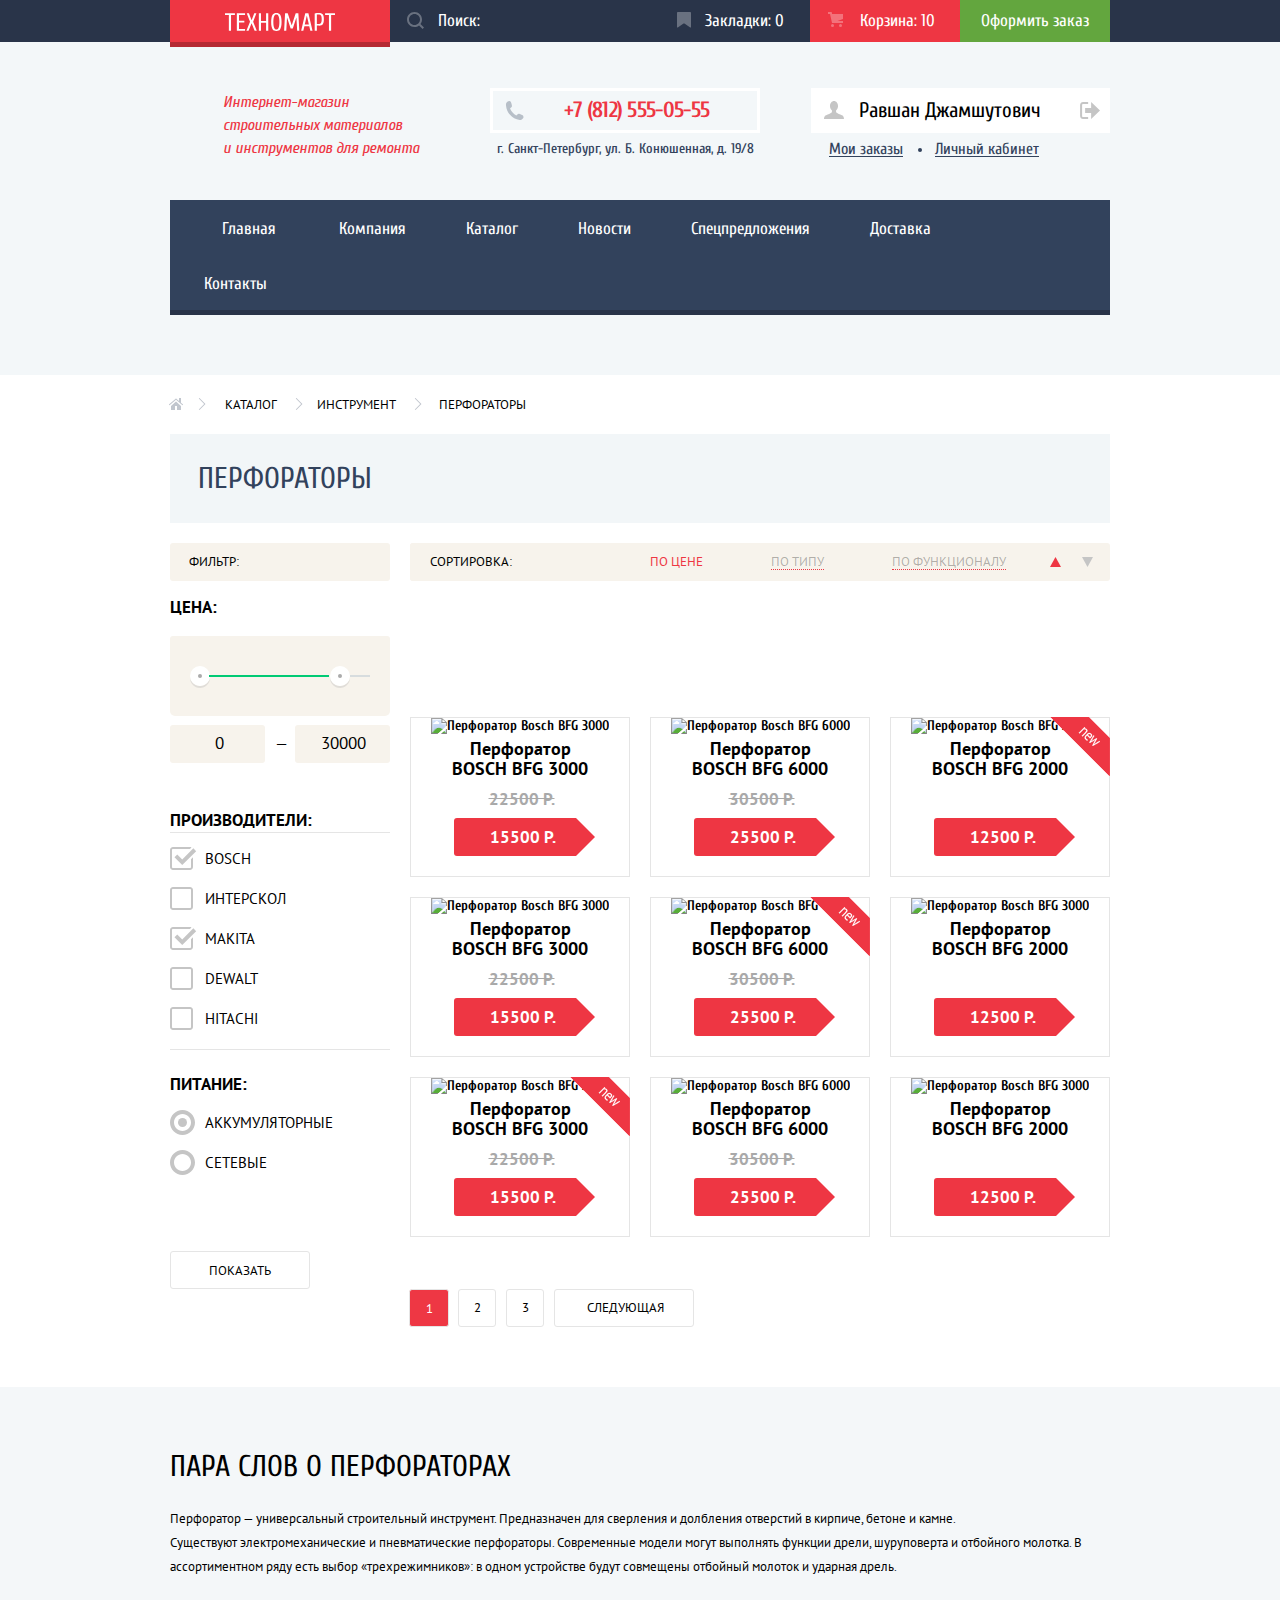
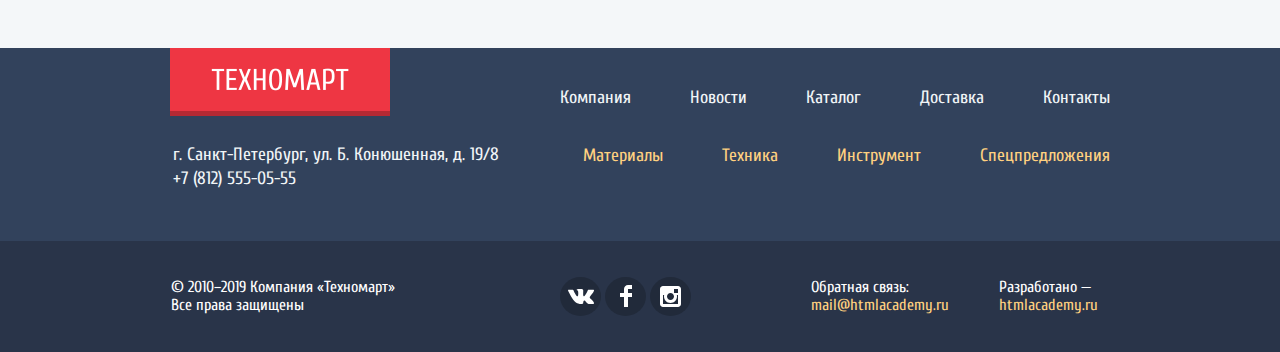
==== commit 1ee6b8a0: "Изменил ссылки в карточках товаров на кнопки" ====
--- a/perforators.html
+++ b/perforators.html
@@ -52,7 +52,7 @@
         <h1 class="page-header">Интернет-магазин строительных материалов и&nbsp;инструментов для ремонта</h1>
         <p class="header-contacts">
           <a href="tel:+78125550555">
-            <img src="img/svg/icon-phone.svg" width="17" height="17" alt="">+7 (812) 555-05-55
+            <img src="img/svg/icon-phone.svg" width="19" height="19" alt="">+7 (812) 555-05-55
           </a>
           <span>г. Санкт-Петербург, ул. Б. Конюшенная, д. 19/8</span>
         </p>
@@ -226,9 +226,9 @@
           <ul class="catalog-list catalog-list-inner">
             <li class="catalog-item">
               <p class="actions">
-                <a class="btn btn-buy" href="#">
-                  <img src="img/svg/cart-icon.svg" width="15" height="15">Купить</a>
-                <a class="btn btn-bookmark" href="#">В закладки</a>
+                <button class="btn btn-buy">
+                  <img src="img/svg/cart-icon.svg" width="15" height="15">Купить</button>
+                <button class="btn btn-bookmark">В закладки</button>
               </p>
               <img src="img/products/bosch/bosch-bfg-3000.jpg" width="218" height="170" alt="Перфоратор Bosch BFG 3000">
               <h3 class="catalog-item-product"><a href="#">Перфоратор BOSCH BFG 3000</a></h3>
@@ -237,9 +237,9 @@
             </li>
             <li class="catalog-item">
               <p class="actions">
-                <a class="btn btn-buy" href="#">
-                  <img src="img/svg/cart-icon.svg" width="15" height="15">Купить</a>
-                <a class="btn btn-bookmark" href="#">В закладки</a>
+                <button class="btn btn-buy">
+                  <img src="img/svg/cart-icon.svg" width="15" height="15">Купить</button>
+                <button class="btn btn-bookmark">В закладки</button>
               </p>
               <img src="img/products/bosch/bosch-bfg-6000.jpg" width="218" height="170" alt="Перфоратор Bosch BFG 6000">
               <h3 class="catalog-item-product"><a href="#">Перфоратор BOSCH BFG 6000</a></h3>
@@ -249,9 +249,9 @@
             <li class="catalog-item no-discount">
               <span class="flag flag-new">новинка</span>
               <p class="actions">
-                <a class="btn btn-buy" href="#">
-                  <img src="img/svg/cart-icon.svg" width="15" height="15">Купить</a>
-                <a class="btn btn-bookmark" href="#">В закладки</a>
+                <button class="btn btn-buy">
+                  <img src="img/svg/cart-icon.svg" width="15" height="15">Купить</button>
+                <button class="btn btn-bookmark">В закладки</button>
               </p>
               <img src="img/products/bosch/bosch-bfg-3000.jpg" width="218" height="170" alt="Перфоратор Bosch BFG 3000">
               <h3 class="catalog-item-product"><a href="#">Перфоратор BOSCH BFG 2000</a></h3>
@@ -259,9 +259,9 @@
             </li>
             <li class="catalog-item">
               <p class="actions">
-                <a class="btn btn-buy" href="#">
-                  <img src="img/svg/cart-icon.svg" width="15" height="15">Купить</a>
-                <a class="btn btn-bookmark" href="#">В закладки</a>
+                <button class="btn btn-buy">
+                  <img src="img/svg/cart-icon.svg" width="15" height="15">Купить</button>
+                <button class="btn btn-bookmark">В закладки</button>
               </p>
               <img src="img/products/bosch/bosch-bfg-3000.jpg" width="218" height="170" alt="Перфоратор Bosch BFG 3000">
               <h3 class="catalog-item-product"><a href="#">Перфоратор BOSCH BFG 3000</a></h3>
@@ -271,9 +271,9 @@
             <li class="catalog-item">
               <span class="flag flag-new">новинка</span>
               <p class="actions">
-                <a class="btn btn-buy" href="#">
-                  <img src="img/svg/cart-icon.svg" width="15" height="15">Купить</a>
-                <a class="btn btn-bookmark" href="#">В закладки</a>
+                <button class="btn btn-buy">
+                  <img src="img/svg/cart-icon.svg" width="15" height="15">Купить</button>
+                <button class="btn btn-bookmark">В закладки</button>
               </p>
               <img src="img/products/bosch/bosch-bfg-6000.jpg" width="218" height="170" alt="Перфоратор Bosch BFG 6000">
               <h3 class="catalog-item-product"><a href="#">Перфоратор BOSCH BFG 6000</a></h3>
@@ -282,9 +282,9 @@
             </li>
             <li class="catalog-item no-discount">
               <p class="actions">
-                <a class="btn btn-buy" href="#">
-                  <img src="img/svg/cart-icon.svg" width="15" height="15">Купить</a>
-                <a class="btn btn-bookmark" href="#">В закладки</a>
+                <button class="btn btn-buy">
+                  <img src="img/svg/cart-icon.svg" width="15" height="15">Купить</button>
+                <button class="btn btn-bookmark">В закладки</button>
               </p>
               <img src="img/products/bosch/bosch-bfg-3000.jpg" width="218" height="170" alt="Перфоратор Bosch BFG 3000">
               <h3 class="catalog-item-product"><a href="#">Перфоратор BOSCH BFG 2000</a></h3>
@@ -293,9 +293,9 @@
             <li class="catalog-item">
               <span class="flag flag-new">новинка</span>
               <p class="actions">
-                <a class="btn btn-buy" href="#">
-                  <img src="img/svg/cart-icon.svg" width="15" height="15">Купить</a>
-                <a class="btn btn-bookmark" href="#">В закладки</a>
+                <button class="btn btn-buy">
+                  <img src="img/svg/cart-icon.svg" width="15" height="15">Купить</button>
+                <button class="btn btn-bookmark">В закладки</button>
               </p>
               <img src="img/products/bosch/bosch-bfg-3000.jpg" width="218" height="170" alt="Перфоратор Bosch BFG 3000">
               <h3 class="catalog-item-product"><a href="#">Перфоратор BOSCH BFG 3000</a></h3>
@@ -304,9 +304,9 @@
             </li>
             <li class="catalog-item">
               <p class="actions">
-                <a class="btn btn-buy" href="#">
-                  <img src="img/svg/cart-icon.svg" width="15" height="15">Купить</a>
-                <a class="btn btn-bookmark" href="#">В закладки</a>
+                <button class="btn btn-buy">
+                  <img src="img/svg/cart-icon.svg" width="15" height="15">Купить</button>
+                <button class="btn btn-bookmark">В закладки</button>
               </p>
               <img src="img/products/bosch/bosch-bfg-6000.jpg" width="218" height="170" alt="Перфоратор Bosch BFG 6000">
               <h3 class="catalog-item-product"><a href="#">Перфоратор BOSCH BFG 6000</a></h3>
@@ -315,9 +315,9 @@
             </li>
             <li class="catalog-item no-discount">
               <p class="actions">
-                <a class="btn btn-buy" href="#">
-                  <img src="img/svg/cart-icon.svg" width="15" height="15">Купить</a>
-                <a class="btn btn-bookmark" href="#">В закладки</a>
+                <button class="btn btn-buy">
+                  <img src="img/svg/cart-icon.svg" width="15" height="15">Купить</button>
+                <button class="btn btn-bookmark">В закладки</button>
               </p>
               <img src="img/products/bosch/bosch-bfg-3000.jpg" width="218" height="170" alt="Перфоратор Bosch BFG 3000">
               <h3 class="catalog-item-product"><a href="#">Перфоратор BOSCH BFG 2000</a></h3>
--- a/css/style-min.css
+++ b/css/style-min.css
@@ -1 +1 @@
-@font-face{font-weight:400;font-size:16px;font-family:"cuprumitalic";src:url(../fonts/cuprumitalic.woff2) format("woff2"),url(../fonts/cuprumitalic.woff) format("woff")}html{-webkit-box-sizing:border-box;box-sizing:border-box}*,*::before,*::after{-webkit-box-sizing:inherit;box-sizing:inherit}body{min-width:960px;padding:0;font-size:14px;font-family:"Cuprum",Arial,sans-serif;color:black}a{text-decoration:none}img{max-width:100%}.container{width:960px;margin:0 auto;padding:0 10px}.btn{display:block;width:140px;padding:0;padding-top:11px;padding-bottom:9px;font-size:14px;line-height:18px;text-align:center;color:white;text-transform:uppercase;background-color:#ee3643;border-radius:3px}.visually-hidden{position:absolute;width:1px;height:1px;margin:-1px;padding:0;overflow:hidden;white-space:nowrap;border:0;clip:rect(0 0 0 0);-webkit-clip-path:inset(100%);clip-path:inset(100%)}.main-header{width:100%;margin-bottom:23px;padding-bottom:60px;color:#32425c;background-color:#f3f7f9}.header-top,.top-menu{display:-webkit-box;display:-ms-flexbox;display:flex;height:42px;margin-bottom:46px;background-color:#293449}.header-top-container{display:-webkit-box;display:-ms-flexbox;display:flex}.main-header-logo{position:relative;-ms-flex-negative:0;flex-shrink:0;-webkit-box-sizing:content-box;box-sizing:content-box;width:220px;height:42px;background-color:#ee3643;border-bottom:5px solid #b52933}.main-header-logo img{position:absolute;top:13px;left:25%}.search-field{position:relative;display:-webkit-box;display:-ms-flexbox;display:flex}.top-menu input[type=search]{width:270px;height:42px;padding-left:49px;border:none;outline:none}.top-menu input[type=search]::placeholder{position:relative;top:-1px;right:1px}.top-menu svg{position:absolute;top:12px;left:17px;fill:rgba(255,255,255,.3)}.search-field svg{left:14px}.cart svg{left:18px}.cart-full svg{fill:rgba(255,255,255,.3)}.top-menu-link:hover svg,.top-menu-link:focus svg,.search-field:hover svg{fill:white}.top-menu a:active svg{fill:rgba(255,255,255,.5)}.top-menu a,.top-menu input[type=search],.top-menu input[type=search]::-webkit-input-placeholder,.site-navigation a{color:white;background-color:#293449}.top-menu a,.top-menu input[type=search],.top-menu input[type=search]:-ms-input-placeholder,.site-navigation a{color:white;background-color:#293449}.top-menu a,.top-menu input[type=search],.top-menu input[type=search]::-ms-input-placeholder,.site-navigation a{color:white;background-color:#293449}.top-menu a,.top-menu input[type=search],.top-menu input[type=search]::placeholder,.site-navigation a{color:white;background-color:#293449}.btn-search{position:absolute;left:3px;width:45px;height:42px;background-color:transparent;border:none}input[name=site-search]:focus~.btn-search>svg{fill:#f0525d}.top-menu input[type=search]:focus,.top-menu input[type=search]:focus::-webkit-input-placeholder,input[type=search]:focus~.btn-search{color:black;background-color:white;border:none}.top-menu input[type=search]:focus,.top-menu input[type=search]:focus:-ms-input-placeholder,input[type=search]:focus~.btn-search{color:black;background-color:white;border:none}.top-menu input[type=search]:focus,.top-menu input[type=search]:focus::-ms-input-placeholder,input[type=search]:focus~.btn-search{color:black;background-color:white;border:none}.top-menu input[type=search]:focus,.top-menu input[type=search]:focus::placeholder,input[type=search]:focus~.btn-search{color:black;background-color:white;border:none}.top-menu a{position:relative;display:block;width:150px;padding:12px;padding-left:30px;text-align:center}.btn:hover,.btn:focus,.main-header-logo:hover,.main-header-logo:focus{background-color:#ca2c37}.btn:active,.main-header-logo:active{background-color:#ba2732}.top-menu,.site-navigation{font-size:17px;line-height:17px}.top-menu .btn-make-order{padding:10px 0;padding-top:12px;font-size:17px;line-height:18px;text-transform:none;background-color:#63a63e;border-radius:0}.top-menu a:hover,.top-menu a:focus{background-color:#212a3a}.top-menu .btn-make-order:hover,.top-menu .btn-make-order:focus{background-color:#5fbb2d}.top-menu a:active{color:rgba(255,255,255,.5);background-color:#161d29}.top-menu .btn-make-order:active{background-color:#518534}.top-menu .cart-full{padding-left:37px;background-color:#ee3643}.header-middle .container{display:-webkit-box;display:-ms-flexbox;display:flex;-webkit-box-orient:horizontal;-webkit-box-direction:normal;-ms-flex-direction:row;flex-direction:row;-webkit-box-pack:justify;-ms-flex-pack:justify;justify-content:space-between;margin-bottom:24px}.page-header{-ms-flex-negative:0;flex-shrink:0;width:320px;margin:0;margin-top:3px;padding:0;padding-right:50px;padding-left:53px;font-weight:570;font-size:16px;line-height:23px;font-family:"cuprumitalic","Cuprum",Arial;color:#ee3643;letter-spacing:0}.header-contacts{margin-top:0;margin-right:51px;font-weight:500;font-size:14px;line-height:27px;text-align:center;color:#32425c}.header-contacts a{position:relative;display:block;width:270px;margin-bottom:2px;padding:8px 0;padding-bottom:9px;padding-left:23px;font-weight:700;font-size:22px;line-height:22px;color:#ee3643;letter-spacing:-.7px;border:3px solid #fff}.header-contacts img{position:absolute;top:10px;left:12px}.site-navigation,.user-navigation{margin:0;margin-bottom:8px;padding:0;list-style:none}.user-navigation{display:-webkit-box;display:-ms-flexbox;display:flex;-webkit-box-orient:horizontal;-webkit-box-direction:normal;-ms-flex-direction:row;flex-direction:row;-webkit-box-pack:start;-ms-flex-pack:start;justify-content:flex-start;-webkit-box-sizing:content-box;box-sizing:content-box;width:299px}.user-navigation-inner{background-color:white}.login-link{padding:0;font-size:21px;line-height:21px;color:black}.login-link a{position:relative;display:block;padding:12px 25px;text-align:center;color:black;background-color:white}.login-link svg{position:absolute;fill:#c5c5c5}.link-sign-in{width:121px;margin-right:10px;margin-left:18px}.link-sign-in a{padding-left:46px}.link-sign-in svg{top:14px;left:14px}.link-sign-up{width:150px}.login-link a:hover,.profile-navigation a:hover{color:#ee3643}.login-link:hover svg,.logged-in:hover svg{fill:black}.logged-in a{position:relative;width:240px;padding:12px 0;padding-left:19px}.logged-in svg{top:13px;left:13px}.logged-in a:hover{color:black}.log-off a{position:relative;width:40px;min-height:45px;padding:0}.log-off svg{position:absolute;top:14px;left:9px}.login-link a:active,.profile-navigation a:active{color:rgba(0,0,0,.3)}.login-link a:active svg{fill:rgba(0,0,0,.3)}.profile-navigation{display:-webkit-box;display:-ms-flexbox;display:flex;-webkit-box-orient:horizontal;-webkit-box-direction:normal;-ms-flex-direction:row;flex-direction:row;-webkit-box-pack:start;-ms-flex-pack:start;justify-content:flex-start;margin:0;padding:0;padding-left:18px;list-style:none;font-size:16px;line-height:16px}.profile-link a{position:relative;display:block;height:16px;margin-right:32px;color:#32425c;border-bottom:1px solid #32425c}.profile-link a:hover{border-bottom-color:#ee3643}.profile-link a:active{border-bottom-color:rgba(0,0,0,.3)}.profile-link:not(:last-child) a::after{content:"";position:absolute;top:7px;right:-19px;display:block;width:4px;height:4px;background-color:#32425c;border-radius:50%}.site-navigation{display:-webkit-box;display:-ms-flexbox;display:flex;-ms-flex-wrap:wrap;flex-wrap:wrap;-webkit-box-pack:start;-ms-flex-pack:start;justify-content:flex-start;width:100%;margin:0;padding:0;background-color:#32425c;border-bottom:5px solid #293449}.site-navigation a{display:block;-webkit-box-sizing:content-box;box-sizing:content-box;padding:18px 30px;padding-top:20px;text-align:center;background-color:#32425c}.main-page-link a{padding-right:33px;padding-left:52px}.contacts-page-link a{padding-right:53px;padding-left:34px}.site-navigation a:hover,.site-navigation a:focus{background-color:#293449;border-bottom-color:#293449}.site-navigation a:active{color:rgba(255,255,255,.6);background-color:#1d2739;border-bottom-color:#1d2739}.breadcrumbs{position:relative;display:-webkit-box;display:-ms-flexbox;display:flex;-webkit-box-orient:horizontal;-webkit-box-direction:normal;-ms-flex-direction:row;flex-direction:row;-ms-flex-wrap:wrap;flex-wrap:wrap;-webkit-box-pack:start;-ms-flex-pack:start;justify-content:flex-start;margin:0;padding:0;list-style:none;font-size:13px;line-height:18px;font-family:"PT Sans",Arial,sans-serif;text-transform:uppercase}.breadcrumbs a{position:relative;top:-2px;display:block;margin:0;margin-right:40px;color:black}.breadcrumbs a::after{content:"";position:absolute;top:2px;right:-42px;display:block;width:40px;height:12px;background-image:url(../img/svg/icon-right-small.svg);background-repeat:no-repeat;background-position:50% 0}.breadcrumbs-current{margin-left:3px}.breadcrumbs-current a::after{display:none}.breadcrumbs-homepage{position:relative;left:-2px;display:block;width:30px;height:12px;margin-right:25px;background-image:url(../img/svg/icon-home.svg);background-repeat:no-repeat}.breadcrumbs-homepage a::after{left:14px}.promo{margin-top:60px}.promo-features-list{display:-webkit-box;display:-ms-flexbox;display:flex;-webkit-box-orient:horizontal;-webkit-box-direction:normal;-ms-flex-direction:row;flex-direction:row;-ms-flex-wrap:wrap;flex-wrap:wrap;-webkit-box-pack:justify;-ms-flex-pack:justify;justify-content:space-between;margin-bottom:5px;padding-left:0;list-style:none}.promo-bottom{display:-webkit-box;display:-ms-flexbox;display:flex;-webkit-box-orient:horizontal;-webkit-box-direction:normal;-ms-flex-direction:row;flex-direction:row;-webkit-box-pack:start;-ms-flex-pack:start;justify-content:flex-start}.promo-features-side{display:-webkit-box;display:-ms-flexbox;display:flex;-webkit-box-orient:vertical;-webkit-box-direction:normal;-ms-flex-direction:column;flex-direction:column;-webkit-box-pack:start;-ms-flex-pack:start;justify-content:flex-start;margin-bottom:33px;margin-left:20px;padding:0}.promo-features-side .promo-item{margin-bottom:20px}.promo-item{position:relative;width:300px;height:123px;padding-left:23px;background-repeat:no-repeat}.promo-materials{background-color:#ffbf47;background-image:url(../img/svg/icon-materials.svg);background-position:213px 30px;background-size:44px 65px}.promo-instruments{background-color:#3bbce3;background-image:url(../img/svg/icon-instruments.svg);background-position:197px 32px;background-size:75px 61px}.promo-tech{background-color:#dc91d8;background-image:url(../img/svg/icon-tech.svg);background-position:191px 30px;background-size:78px 62px}.promo-sale{background-color:#8ed78f;background-image:url(../img/svg/icon-sale.svg);background-position:196px 26px;background-size:59px 72px}.promo-delivery{background-color:#ffbf47;background-image:url(../img/svg/icon-delivery.svg);background-position:191px 32px;background-size:78px 63px}.promo-item h2{margin-bottom:12px;font-size:24px;line-height:30px;color:white}.promo-item .btn-promo{width:135px;background-color:rgba(0,0,0,.1)}.btn-promo:hover,.btn-promo:focus{background-color:rgba(0,0,0,.2)}.btn-promo:active{background-color:rgba(0,0,0,.3)}.slider-btn{background-color:transparent;border:none}.slides{padding-left:0;list-style:none}.slider{position:relative;width:620px;max-height:266px}.slider-btn{position:absolute;top:127px}.slider-btn-back{left:19px}.slider-btn-next{right:14px}.slider-content{margin:0}.slider-content figcaption{position:absolute;top:0;left:0;padding-left:0;color:white}.slider-content{display:none}.slider-content-current{display:block}.slider-radio:first-of-type:checked~.slides .slider-content-1,.slider-radio:nth-of-type(2):checked~.slides .slider-content-2{display:block}.slider-content h2{position:absolute;top:7px;left:25px;font-size:36px;line-height:36px;color:white;text-transform:uppercase}.slider-content p{position:absolute;top:57px;left:25px;width:300px;font-size:18px;line-height:24px}.slider-content .btn{position:absolute;top:220px;left:25px;width:195px;padding-left:49px;text-align:left}.slider-indicators{position:absolute;top:234px;left:295px;display:-webkit-box;display:-ms-flexbox;display:flex}.slider-indicator{left:30px;display:block;-webkit-box-sizing:content-box;box-sizing:content-box;width:6px;height:6px;margin-right:10px;background-color:white;border:2px solid white;border-radius:50%}.slider-radio:first-of-type:checked~.slider-indicators .slider-indicator:first-child,.slider-radio:nth-of-type(2):checked~.slider-indicators .slider-indicator:nth-child(2){background-color:#ee3643}.slider-indicator-active{background-color:#ee3643}.header-popular{padding-top:25px;padding-right:24px;padding-bottom:26px;padding-left:29px}.header-popular{display:-webkit-box;display:-ms-flexbox;display:flex;-webkit-box-pack:justify;-ms-flex-pack:justify;justify-content:space-between;margin-bottom:10px;background-color:#f9f5f0}.header-popular h2,.current-product{font-weight:400;font-size:30px;line-height:30px;color:#32425c;text-transform:uppercase}.header-popular h2{margin:0;margin-top:5px}.current-product{margin-top:18px;margin-bottom:20px;padding:30px 28px;padding-bottom:29px;background-color:#f2f6f8}.header-popular .btn{width:253px}.popular-brands .btn{padding:10px 0}.popular-brands-list{display:-webkit-box;display:-ms-flexbox;display:flex;-ms-flex-wrap:wrap;flex-wrap:wrap;-webkit-box-pack:start;-ms-flex-pack:start;justify-content:flex-start;margin:0;margin-bottom:75px;padding:0;list-style:none}.popular-brands-item{display:-webkit-box;display:-ms-flexbox;display:flex;-webkit-box-pack:center;-ms-flex-pack:center;justify-content:center;-webkit-box-align:center;-ms-flex-align:center;align-items:center;width:220px;height:145px;margin:10px 0;margin-right:20px;border:1px solid #ebebeb}.popular-brands-item:nth-child(4n){margin-right:0}.popular-brands-item:hover{-webkit-box-shadow:0 10px 25px rgba(0,0,0,.5);box-shadow:0 10px 25px rgba(0,0,0,.5)}.popular-brands-item:active{-webkit-box-shadow:0 4px 10px rgba(0,0,0,.5);box-shadow:0 4px 10px rgba(0,0,0,.5);opacity:.5}.popular-brands-item img{position:relative}.popular-brands-item:nth-of-type(1) img{top:1px}.popular-brands-item:nth-of-type(2) img,.popular-brands-item:nth-of-type(3) img{bottom:1px}.popular-brands-item:nth-of-type(4) img{bottom:6px;left:-1px}.popular-brands-item:nth-of-type(5) img{top:3px;left:3px}.popular-brands-item:nth-of-type(6) img{top:1px;left:-1px}.popular-brands-item:nth-of-type(7) img{left:1px}.popular-brands-item:nth-of-type(8) img{top:-2px;left:2px}.catalog-list{display:-webkit-box;display:-ms-flexbox;display:flex;-ms-flex-wrap:wrap;flex-wrap:wrap;-webkit-box-pack:start;-ms-flex-pack:start;justify-content:flex-start;-ms-flex-line-pack:center;align-content:center;margin:0;margin-bottom:11px;padding-left:0;list-style:none}.catalog-list h3{margin-top:5px;margin-bottom:1px;padding:0 30px;font-size:18px;line-height:20px;font-family:"PT Sans",Arial,sans-serif}.catalog-item-product a{color:black}.catalog-item{position:relative;width:220px;margin:10px 0;margin-right:20px;font-weight:700;text-align:center;border:1px solid #e5e5e5}.catalog-item img{max-width:100%;height:auto}.catalog-item .flag,.promo-item .flag{position:absolute;top:-1px;right:-1px;z-index:20;width:60px;height:60px;overflow:hidden;text-indent:-1000px}.promo-item .flag{top:0;right:0}.catalog-item .flag-new,.promo-item .flag-new{background-image:url(../img/new-flag.png);background-repeat:no-repeat;background-position:0 0}.catalog-index .catalog-item:nth-child(4n){margin-right:0}.catalog-list-inner{margin-bottom:42px;padding-left:0}.catalog-list-inner .catalog-item:nth-child(3n){margin-right:0}.price-old,.price-current{margin:0;padding:10px 30px;font-size:17px;line-height:18px;font-family:"PT sans",Arial,sans-serif;text-transform:uppercase}.price-old{min-height:20px;padding-left:33px;color:#a9a9a9;text-decoration:line-through}.price-current{position:relative;left:4px;width:141px;margin:0 auto;margin-bottom:20px;padding-left:27px;font-weight:550;color:white;background-color:#ee3643;border-radius:3px}.price-current::after{content:"";position:absolute;top:0;right:-19px;width:0;height:0;border:19px solid white;border-left-color:#ee3643}.no-discount .price-current{margin-top:39px}.catalog-list .btn{width:135px}.btn-buy,.btn-bookmark{position:absolute;left:40px;z-index:10;display:none;margin:0 auto;margin-bottom:8px;padding:10px 0;padding-bottom:7px;text-align:left}.btn-buy{top:30px;padding-left:50px;color:white;background-color:#63a63e;border-bottom:3px solid #367315;border-radius:3px}.btn-buy img{position:absolute;top:10px;left:15px;opacity:.3}.btn-buy:hover img,.btn-buy:active img{opacity:1}.btn-bookmark{top:75px;padding-top:9px;padding-bottom:5px;padding-left:33px;color:black;background-color:white;border:3px solid #64a63f;border-radius:3px}.catalog-item:hover>.actions,.catalog-item:hover .btn-bookmark,.catalog-item:hover .btn-buy{display:block}.catalog-item:hover{-webkit-box-shadow:0 10px 25px rgba(0,0,0,.5);box-shadow:0 10px 25px rgba(0,0,0,.5)}.actions{position:absolute;z-index:10;display:none;width:100%;height:40%;padding:40px 0;background-color:white}a:hover.btn-buy,a:focus.btn-buy{background-color:#5fbb2d}a:hover.btn-bookmark,a:focus.btn-bookmark{color:#32425c;background-color:white;border-color:#32425c}a:active.btn-buy{background-color:#518534;border-bottom-color:#518534}a:active.btn-bookmark{color:rgba(50,66,92,.3);border-color:rgba(50,66,92,.3)}.filters-catalog-container{display:-webkit-box;display:-ms-flexbox;display:flex;-webkit-box-orient:horizontal;-webkit-box-direction:normal;-ms-flex-direction:row;flex-direction:row;-webkit-box-pack:start;-ms-flex-pack:start;justify-content:flex-start}.sort-catalog{display:-webkit-box;display:-ms-flexbox;display:flex;-webkit-box-orient:vertical;-webkit-box-direction:normal;-ms-flex-direction:column;flex-direction:column;-ms-flex-wrap:nowrap;flex-wrap:nowrap;-webkit-box-pack:justify;-ms-flex-pack:justify;justify-content:space-between;width:700px}.filters fieldset{margin:0;padding:0;border:none}.filters-label{margin-top:0;margin-bottom:14px;font-weight:700;font-size:17px;line-height:30px;font-family:"PT Sans",Arial,sans-serif;text-transform:uppercase}.sort-list,.filters-list{margin:0;padding-left:0;list-style:none}.filters-type,.sort h3,.sort-option{font-weight:400;font-size:13px;line-height:14px;font-family:"PT Sans",Arial,sans-serif;text-transform:uppercase;background-color:#f7f3ec}.sort{display:-webkit-box;display:-ms-flexbox;display:flex;-webkit-box-orient:horizontal;-webkit-box-direction:normal;-ms-flex-direction:row;flex-direction:row;-ms-flex-wrap:wrap;flex-wrap:wrap;-webkit-box-pack:start;-ms-flex-pack:start;justify-content:flex-start;width:700px;margin-bottom:10px}.sort-list{display:-webkit-box;display:-ms-flexbox;display:flex;-webkit-box-orient:horizontal;-webkit-box-direction:normal;-ms-flex-direction:row;flex-direction:row;-ms-flex-wrap:wrap;flex-wrap:wrap;-webkit-box-pack:start;-ms-flex-pack:start;justify-content:flex-start;width:400px;margin:0;padding:12px 0;padding-bottom:11px}.sort,.filter-price-range,.price-value{background-color:#f7f3ec;border-radius:3px}.sort-list li{margin-right:68px}.sort-list-how li{margin:0}.sort-list-how{justify-content:space-between;width:60px}.sort h3{width:150px;margin:0;margin-right:90px;padding:12px 20px;border-radius:3px}.sort-option{display:block;color:rgba(0,0,0,.3);border-bottom:1px dotted #ee3643}.sort-list li:nth-child(3n){margin-right:0}.sort-option-how{position:relative;display:block;width:28px;font-size:0}.sort-option-how svg{position:absolute;top:2px;fill:#c5c5c5}.sort-current,.sort-current svg{color:#ee3643;fill:#ee3643}.sort-option:hover,.sort-option:focus{color:black;border-bottom-style:solid}.sort-current{border:none}.sort-current:hover,.sort-current:focus{border-bottom:1px solid #ee3643}.sort-option-how:hover,.sort-option-how:focus{border:none}.sort-option-how:hover svg,.sort-option-how:focus>svg{fill:black}.filters{display:-webkit-box;display:-ms-flexbox;display:flex;-webkit-box-orient:horizontal;-webkit-box-direction:normal;-ms-flex-direction:row;flex-direction:row;width:220px;margin-right:20px}.filters-type{display:block;width:100%;margin-bottom:11px;padding:12px 19px;font-weight:400;border-radius:3px}.filter-price-range{position:relative;width:220px;height:80px;margin-bottom:9px;border-bottom-right-radius:5px;border-bottom-left-radius:5px}.price-range-current{position:absolute;top:39px;left:39px;-webkit-box-sizing:padding-box;box-sizing:padding-box;width:120px;height:2px;background-color:#00ca74}.btn-price-range{position:absolute;display:block;width:20px;height:23px;font-size:0;background-color:transparent;background-image:url(../img/svg/filter-button.svg);border:none}.price-range-min{top:30px;left:20px}.price-range-max{top:30px;right:40px}.price-range-out{position:relative;top:39px;left:180px;width:20px;height:2px;background-color:#d7dcde}.price-value{width:95px;margin:0;margin-bottom:42px;padding-top:9px;padding-bottom:11px;font-size:17px;line-height:18px;font-family:"PT Sans",Arial,sans-serif;text-align:center;text-transform:uppercase;border:none;border-radius:3px}.min-price{padding-left:6px}.max-price{padding-left:4px}.filters span{margin:0 6px;margin-right:3px;font-size:16px;line-height:18px;font-family:"PT Sans",Arial,sans-serif}.filters .brands-filter{position:relative;width:220px;margin-bottom:20px}.brands-filter .filters-label{margin-bottom:14px}.brands-filter::before,.brands-filter::after{content:"";position:absolute;display:block;width:220px;height:1px;background-color:#e5e5e5}.brands-filter::before{top:-17px}.filter-option{margin-bottom:20px;font-size:15px;line-height:20px;font-family:"PT Sans",Arial,sans-serif;text-transform:uppercase}.filters-input~label{position:relative;padding-left:35px}.filters-input~label::before{content:"";position:absolute;top:-10px;left:0;width:30px;height:40px;background-repeat:no-repeat;background-position:0 8px}.filters-input-checkbox~label::before{background-image:url(../img/svg/checkbox-off.svg)}.filters-input-checkbox:checked~label::before{background-image:url(../img/svg/checkbox-on.svg)}.filters-input-radio~label::before{background-image:url(../img/svg/radio-off.svg);background-position:0 7px}.filters-input-radio:checked~label::before{background-image:url(../img/svg/radio-on.svg)}.filters-input:focus~label{outline:2px solid #c5c5c5;outline-offset:5px}.filters-input:disabled~label{color:rgba(0,0,0,.4)}.btn-submit{margin-top:58px;padding:10px 0;padding-bottom:8px}.btn-submit,.pagination-item{font-size:13px;line-height:18px;font-family:"PT Sans",Arial,sans-serif;color:black;background-color:white;border:1px solid #e5e5e5}.pagination{margin:0 auto}.pagination-list{display:-webkit-box;display:-ms-flexbox;display:flex;-webkit-box-orient:horizontal;-webkit-box-direction:normal;-ms-flex-direction:row;flex-direction:row;-ms-flex-wrap:wrap;flex-wrap:wrap;-webkit-box-pack:start;-ms-flex-pack:start;justify-content:flex-start;margin:0;margin-bottom:60px;padding-left:239px;list-style:none}.pagination-item a,.pagination-item:hover,.pagination-item:focus,.pagination-item:active,.pagination-item a:hover,.pagination-item a:focus,.pagination-item a:active{color:black}.pagination-item{width:38px;height:38px;margin-right:10px;padding-top:9px;padding-left:15px;font-size:13px;line-height:18px;text-transform:uppercase;border-radius:3px}.pagination-item-current{width:40px;margin-right:9px;padding:10px;padding-left:16px;color:white;background-color:#ee3744}.pagination-item-next{width:140px;padding:9px 0;padding-left:32px}.btn-submit:hover,.pagination-item:hover,.btn-submit:focus,.pagination-item:focus{background-color:white;border-color:#bdc6ca}.btn-submit:active,.pagination-item:active{color:black;border-color:#ee3744}.services-container{display:-webkit-box;display:-ms-flexbox;display:flex;-webkit-box-orient:horizontal;-webkit-box-direction:normal;-ms-flex-direction:row;flex-direction:row;-webkit-box-pack:start;-ms-flex-pack:start;justify-content:flex-start}.services,.about-product{background-color:#f4f7f9}.services p,.index-columns p{font-size:13px;line-height:24px;font-family:"PT Sans",Arial,sans-serif}.services h2{padding-top:65px}.services-promo{width:400px;margin-bottom:20px;padding:1px}.services-list{position:relative;left:81px;padding-left:0}.services-toggle{position:relative;width:240px;margin-bottom:50px;padding:34px 0;list-style:none}.services-toggle::after{content:"";position:absolute;top:-5px;right:0;display:block;width:10px;height:272px;background-image:url(../img/services-shadow.png);background-repeat:no-repeat;background-position:50% 50%}.service-item{width:700px;min-height:260px;background-repeat:no-repeat}.services h3{margin-top:31px;margin-bottom:25px;font-weight:400;font-size:36px;line-height:36px;color:#32425c;text-transform:uppercase}.service-item-delivery{background-image:url(../img/delivery.png);background-position:150px 26px}.service-item-delivery p{width:275px}.service-item-warranty{background-image:url(../img/guarantee.png);background-position:240px 5px}.service-item-warranty p{width:375px}.service-item-credit{background-image:url(../img/credit.png);background-position:168px -2px}.service-item-credit p{margin-bottom:30px}.btn-order-credit{display:block;width:195px;margin-bottom:10px;background-color:#ff5357}.service-item{display:none}.service-item-current{display:block}.services-radio:first-of-type:checked~.services-list .service-item-delivery,.services-radio:nth-of-type(2):checked~.services-list .service-item-warranty,.services-radio:nth-of-type(3):checked~.services-list .service-item-credit{display:block}.btn-services{display:block;width:240px;padding:17px 20px;padding-top:13px;padding-left:22px;font-weight:700;font-size:21px;line-height:30px;text-align:left;color:white;background-color:#32425c;border-top:1px solid #405069;border-right:none;border-bottom:1px solid #293449;border-left:none;cursor:pointer}.services-radio:first-of-type:checked~.services-toggle .btn-delivery,.services-radio:nth-of-type(2):checked~.services-toggle .btn-warranty,.services-radio:nth-of-type(3):checked~.services-toggle .btn-credit{padding:18px 20px;padding-top:14px;padding-left:22px;color:#32425c;background-color:white;border:none}.btn-services:hover{color:white;background-color:#293449}.btn-services-current{color:#32425c;background-color:white;border:none}.about-product-container{padding-top:40px;padding-bottom:56px}.about-product{font-size:13px;line-height:24px;font-family:"PT Sans",Arial,sans-serif}.services h2,.index-columns h2,.about-product h2{font-weight:400;font-size:30px;line-height:30px;font-family:"Cuprum",Arial,sans-serif;color:black;text-transform:uppercase}.services-list{list-style:none}.index-columns{display:-webkit-box;display:-ms-flexbox;display:flex;-webkit-box-orient:horizontal;-webkit-box-direction:normal;-ms-flex-direction:row;flex-direction:row;-webkit-box-pack:start;-ms-flex-pack:start;justify-content:flex-start;padding:10px;padding-top:55px}.about-us{-ms-flex-negative:0;flex-shrink:0;width:530px;margin-right:110px;font-weight:500}.about-us-promo{margin-bottom:24px;letter-spacing:.15px}.about-us-delivery{margin-bottom:21px}.about-us .btn{width:220px}.delivery-company-list{margin:0;margin-bottom:36px;padding-left:36px;list-style:none;font-size:18px;line-height:20px}.delivery-company-list li{position:relative;margin-bottom:20px}.delivery-company-list li::before{content:"";position:absolute;top:9px;left:-36px;display:block;width:25px;height:2px;background-color:#ee3643}.contacts{-ms-flex-negative:0;flex-shrink:0;width:300px}.contacts p{width:180px;margin-bottom:31px}.contacts .btn{width:300px;margin-top:36px;margin-bottom:76px;padding-left:64px;text-align:left}.about-us-delivery{width:390px;margin-top:0}.main-footer{background-color:#32425c}.footer-top .container{display:-webkit-box;display:-ms-flexbox;display:flex;-webkit-box-orient:horizontal;-webkit-box-direction:normal;-ms-flex-direction:row;flex-direction:row;min-height:193px}.main-footer-logo{display:block;-webkit-box-sizing:content-box;box-sizing:content-box;width:220px;height:63px;margin-bottom:27px;background-color:#ee3643;border-bottom:5px solid #b52933}.main-footer-logo img{position:relative;top:20px;left:41px}.footer-contacts{width:330px;margin-top:0;margin-right:0;padding-left:3px}.footer-phone{color:white;text-decoration:none}.footer-site-navigation,.footer-store-navigation{display:-webkit-box;display:-ms-flexbox;display:flex;-webkit-box-orient:horizontal;-webkit-box-direction:normal;-ms-flex-direction:row;flex-direction:row;-ms-flex-wrap:wrap;flex-wrap:wrap;-webkit-box-pack:end;-ms-flex-pack:end;justify-content:flex-end;width:610px;margin-right:0;padding:0;padding-top:24px;list-style:none}.footer-store-navigation{padding-top:20px}.footer-store-navigation a,.footer-site-navigation a{display:block;margin-right:59px}.footer-store-navigation li:last-child,.footer-site-navigation li:last-child{margin-right:-59px}.footer-top a,.footer-top p{font-size:18px;line-height:24px;font-family:"Cuprum",Arial,sans-serif;color:#f1f5f7}.main-footer-logo:hover,.main-footer-logo:focus{background-color:#ca2c37}.main-footer-logo:active{background-color:#ba2732}.footer-store-navigation a{color:#ffd180}.main-footer a:hover{text-decoration:underline}.footer-store-navigation a:active,.footer-site-navigation a:active{opacity:.5}.footer-bottom{font-size:16px;line-height:18px;color:white;background-color:#293449}.footer-bottom .container{display:-webkit-box;display:-ms-flexbox;display:flex;-webkit-box-orient:horizontal;-webkit-box-direction:normal;-ms-flex-direction:row;flex-direction:row;-webkit-box-pack:start;-ms-flex-pack:start;justify-content:flex-start;padding-top:20px;padding-bottom:20px}.footer-copyright{-ms-flex-negative:0;flex-shrink:0;width:230px;margin-right:160px;padding:1px}.footer-social{display:-webkit-box;display:-ms-flexbox;display:flex;-ms-flex-negative:0;flex-shrink:0;-webkit-box-orient:horizontal;-webkit-box-direction:normal;-ms-flex-direction:row;flex-direction:row;-ms-flex-wrap:wrap;flex-wrap:wrap;width:220px;margin-right:31px;padding-left:0;list-style:none}.social-btn{position:relative;display:block;width:41px;height:39px;margin-right:4px;background-color:#212a3a;background-repeat:no-repeat;background-position:50% 50%;border-radius:50%}.social-btn:hover,.social-btn:active{background-color:#ee3643}.social-btn-vk{background-image:url(../img/svg/vk-icon.svg)}.social-btn-fb{background-image:url(../img/svg/fb-icon.svg)}.social-btn-inst{margin-right:0;background-image:url(../img/svg/insta-icon.svg)}.copyright-link:not(:last-child){width:140px;margin-right:48px;color:white}.copyright-link:last-child{width:110px}.copyright-link{margin-top:17px}.copyright-link a{color:#ffd180}.copyright-link a:active{color:#ee3643;text-decoration:none}.modal{position:fixed;z-index:30}.modal-close{background-color:transparent;border:none}.write-us{bottom:200px;left:50%;display:none;width:620px;height:420px;margin-left:-290px;background-color:white;border-top:5px solid #ee3643;-webkit-box-shadow:0 40px 60px rgba(0,0,0,.75);box-shadow:0 40px 60px rgba(0,0,0,.75)}.write-us-top{display:-webkit-box;display:-ms-flexbox;display:flex;-ms-flex-wrap:wrap;flex-wrap:wrap;-webkit-box-pack:justify;-ms-flex-pack:justify;justify-content:space-between;padding:37px 80px}.modal-close{position:absolute;top:6px;right:8px;z-index:3;width:27px;height:27px;font-size:0}.modal-close::before,.modal-close::after{content:"";position:absolute;top:12px;right:0;display:block;width:25px;height:4px;background-color:#ee3643}.modal-close::before{-webkit-transform:rotate(45deg);-ms-transform:rotate(45deg);transform:rotate(45deg)}.modal-close::after{-webkit-transform:rotate(-45deg);-ms-transform:rotate(-45deg);transform:rotate(-45deg)}.write-us form{display:-webkit-box;display:-ms-flexbox;display:flex;-ms-flex-wrap:wrap;flex-wrap:wrap;-webkit-box-pack:justify;-ms-flex-pack:justify;justify-content:space-between}.half-width{display:-webkit-box;display:-ms-flexbox;display:flex;-webkit-box-orient:vertical;-webkit-box-direction:normal;-ms-flex-direction:column;flex-direction:column;-ms-flex-wrap:wrap;flex-wrap:wrap;width:220px;margin-bottom:15px}.write-us-letter{display:-webkit-box;display:-ms-flexbox;display:flex;-webkit-box-orient:vertical;-webkit-box-direction:normal;-ms-flex-direction:column;flex-direction:column;width:100%}.write-us label{margin-bottom:10px;font-size:18px;line-height:18px}.write-us input,.write-us textarea{padding:10px 15px;font-size:13px;line-height:18px;font-family:"PT Sans",Arial,sans-serif;color:#a9a9a9;border:2px solid #dee3e4;border-radius:3px;outline:none}.write-us input:hover,.write-us textarea:hover{border-color:#b5b5b5}.write-us input:focus,.write-us textarea:focus{border-color:#ee3643}.write-us input[type=text]{text-transform:capitalize}.write-us textarea{width:460px;height:115px;margin-bottom:35px;resize:none}.write-us-bottom{width:100%;height:112px;padding:37px 80px;background-color:#f4f4f4}.write-us-bottom .btn{width:100%;border:none}.modal-map{top:50%;left:50%;display:none;width:940px;height:446px;margin-top:-213px;margin-left:-470px;-webkit-box-shadow:0 0 32px rgba(0,0,0,.5);box-shadow:0 0 32px rgba(0,0,0,.5)}.modal-map iframe{position:relative;z-index:2;border:none}.modal-map p{position:absolute;top:0;left:0;z-index:1;margin:0}.modal-cart{top:300px;left:333px;display:none;width:620px;height:275px;padding:0;background-color:white;border-top:5px solid #ee3643;-webkit-box-shadow:0 20px 40px rgba(0,0,0,.75);box-shadow:0 20px 40px rgba(0,0,0,.75)}.modal-cart-message{display:-webkit-box;display:-ms-flexbox;display:flex;-webkit-box-orient:horizontal;-webkit-box-direction:normal;-ms-flex-direction:row;flex-direction:row;-webkit-box-pack:start;-ms-flex-pack:start;justify-content:flex-start;margin:0;padding:37px 80px;font-size:30px;line-height:30px}.modal-cart-message svg{margin-right:30px}.modal-cart-message span{padding-top:15px}.modal-cart-bottom{display:-webkit-box;display:-ms-flexbox;display:flex;-webkit-box-orient:horizontal;-webkit-box-direction:normal;-ms-flex-direction:row;flex-direction:row;-webkit-box-pack:justify;-ms-flex-pack:justify;justify-content:space-between;width:100%;height:112px;padding:37px 80px;background-color:#f1f1f1}.modal-cart-bottom .btn{width:220px}.btn-keep-shopping{color:black;background-color:white;border:none}.btn-keep-shopping:hover,.btn-keep-shopping:focus,.btn-keep-shopping:active{color:white;outline:none}.cart-show-me{display:-webkit-box;display:-ms-flexbox;display:flex;-webkit-box-orient:vertical;-webkit-box-direction:normal;-ms-flex-direction:column;flex-direction:column;-webkit-box-pack:justify;-ms-flex-pack:justify;justify-content:space-between}@-webkit-keyframes fade-in{0%{-webkit-transform:translateY(-1000px);transform:translateY(-1000px);opacity:0}100%{-webkit-transform:translateY(0);transform:translateY(0);opacity:1}}@keyframes fade-in{0%{-webkit-transform:translateY(-1000px);transform:translateY(-1000px);opacity:0}100%{-webkit-transform:translateY(0);transform:translateY(0);opacity:1}}@-webkit-keyframes shake{0%,100%{-webkit-transform:translateX(0);transform:translateX(0)}10%,30%,50%,70%,90%{-webkit-transform:translateX(-10px);transform:translateX(-10px)}20%,40%,60%,80%{-webkit-transform:translateX(10px);transform:translateX(10px)}}@keyframes shake{0%,100%{-webkit-transform:translateX(0);transform:translateX(0)}10%,30%,50%,70%,90%{-webkit-transform:translateX(-10px);transform:translateX(-10px)}20%,40%,60%,80%{-webkit-transform:translateX(10px);transform:translateX(10px)}}.show-me{display:block;-webkit-animation:fade-in 0.25s;animation:fade-in 0.25s}.modal-error{-webkit-animation:shake 0.4s;animation:shake 0.4s}
+@font-face{font-weight:400;font-size:16px;font-family:"cuprumitalic";src:url(../fonts/cuprumitalic.woff2) format("woff2"),url(../fonts/cuprumitalic.woff) format("woff")}html{-webkit-box-sizing:border-box;box-sizing:border-box}*,*::before,*::after{-webkit-box-sizing:inherit;box-sizing:inherit}body{min-width:960px;padding:0;font-size:14px;font-family:"Cuprum",Arial,sans-serif;color:black}a{text-decoration:none}img{max-width:100%}.container{width:960px;margin:0 auto;padding:0 10px}.btn{display:block;width:140px;padding:0;padding-top:11px;padding-bottom:9px;font-size:14px;line-height:18px;text-align:center;color:white;text-transform:uppercase;background-color:#ee3643;border-radius:3px}.visually-hidden{position:absolute;width:1px;height:1px;margin:-1px;padding:0;overflow:hidden;white-space:nowrap;border:0;clip:rect(0 0 0 0);-webkit-clip-path:inset(100%);clip-path:inset(100%)}.main-header{width:100%;margin-bottom:23px;padding-bottom:60px;color:#32425c;background-color:#f3f7f9}.header-top,.top-menu{display:-webkit-box;display:-ms-flexbox;display:flex;height:42px;margin-bottom:46px;background-color:#293449}.header-top-container{display:-webkit-box;display:-ms-flexbox;display:flex}.main-header-logo{position:relative;-ms-flex-negative:0;flex-shrink:0;-webkit-box-sizing:content-box;box-sizing:content-box;width:220px;height:42px;background-color:#ee3643;border-bottom:5px solid #b52933}.main-header-logo img{position:absolute;top:13px;left:25%}.search-field{position:relative;display:-webkit-box;display:-ms-flexbox;display:flex}.top-menu input[type=search]{width:270px;height:42px;padding-left:49px;border:none;outline:none}.top-menu input[type=search]::placeholder{position:relative;top:-1px;right:1px}.top-menu svg{position:absolute;top:12px;left:17px;fill:rgba(255,255,255,.3)}.search-field svg{left:14px}.cart svg{left:18px}.cart-full svg{fill:rgba(255,255,255,.3)}.top-menu-link:hover svg,.top-menu-link:focus svg,.search-field:hover svg{fill:white}.top-menu a:active svg{fill:rgba(255,255,255,.5)}.top-menu a,.top-menu input[type=search],.top-menu input[type=search]::-webkit-input-placeholder,.site-navigation a{color:white;background-color:#293449}.top-menu a,.top-menu input[type=search],.top-menu input[type=search]:-ms-input-placeholder,.site-navigation a{color:white;background-color:#293449}.top-menu a,.top-menu input[type=search],.top-menu input[type=search]::-ms-input-placeholder,.site-navigation a{color:white;background-color:#293449}.top-menu a,.top-menu input[type=search],.top-menu input[type=search]::placeholder,.site-navigation a{color:white;background-color:#293449}.btn-search{position:absolute;left:3px;width:45px;height:42px;background-color:transparent;border:none}input[name=site-search]:focus~.btn-search>svg{fill:#f0525d}.top-menu input[type=search]:focus,.top-menu input[type=search]:focus::-webkit-input-placeholder,input[type=search]:focus~.btn-search{color:black;background-color:white;border:none}.top-menu input[type=search]:focus,.top-menu input[type=search]:focus:-ms-input-placeholder,input[type=search]:focus~.btn-search{color:black;background-color:white;border:none}.top-menu input[type=search]:focus,.top-menu input[type=search]:focus::-ms-input-placeholder,input[type=search]:focus~.btn-search{color:black;background-color:white;border:none}.top-menu input[type=search]:focus,.top-menu input[type=search]:focus::placeholder,input[type=search]:focus~.btn-search{color:black;background-color:white;border:none}.top-menu a{position:relative;display:block;width:150px;padding:12px;padding-left:30px;text-align:center}.btn:hover,.btn:focus,.main-header-logo:hover,.main-header-logo:focus{background-color:#ca2c37}.btn:active,.main-header-logo:active{background-color:#ba2732}.top-menu,.site-navigation{font-size:17px;line-height:17px}.top-menu .btn-make-order{padding:10px 0;padding-top:12px;font-size:17px;line-height:18px;text-transform:none;background-color:#63a63e;border-radius:0}.top-menu a:hover,.top-menu a:focus{background-color:#212a3a}.top-menu .btn-make-order:hover,.top-menu .btn-make-order:focus{background-color:#5fbb2d}.top-menu a:active{color:rgba(255,255,255,.5);background-color:#161d29}.top-menu .btn-make-order:active{background-color:#518534}.top-menu .cart-full{padding-left:37px;background-color:#ee3643}.header-middle .container{display:-webkit-box;display:-ms-flexbox;display:flex;-webkit-box-orient:horizontal;-webkit-box-direction:normal;-ms-flex-direction:row;flex-direction:row;-webkit-box-pack:justify;-ms-flex-pack:justify;justify-content:space-between;margin-bottom:24px}.page-header{-ms-flex-negative:0;flex-shrink:0;width:320px;margin:0;margin-top:3px;padding:0;padding-right:50px;padding-left:53px;font-weight:570;font-size:16px;line-height:23px;font-family:"cuprumitalic","Cuprum",Arial;color:#ee3643;letter-spacing:0}.header-contacts{margin-top:0;margin-right:51px;font-weight:500;font-size:14px;line-height:27px;text-align:center;color:#32425c}.header-contacts a{position:relative;display:block;width:270px;margin-bottom:2px;padding:8px 0;padding-bottom:9px;padding-left:23px;font-weight:700;font-size:22px;line-height:22px;color:#ee3643;letter-spacing:-.7px;border:3px solid #fff}.header-contacts img{position:absolute;top:10px;left:12px}.site-navigation,.user-navigation{margin:0;margin-bottom:8px;padding:0;list-style:none}.user-navigation{display:-webkit-box;display:-ms-flexbox;display:flex;-webkit-box-orient:horizontal;-webkit-box-direction:normal;-ms-flex-direction:row;flex-direction:row;-webkit-box-pack:start;-ms-flex-pack:start;justify-content:flex-start;-webkit-box-sizing:content-box;box-sizing:content-box;width:299px}.user-navigation-inner{background-color:white}.login-link{padding:0;font-size:21px;line-height:21px;color:black}.login-link a{position:relative;display:block;padding:12px 25px;text-align:center;color:black;background-color:white}.login-link svg{position:absolute;fill:#c5c5c5}.link-sign-in{width:121px;margin-right:10px;margin-left:18px}.link-sign-in a{padding-left:46px}.link-sign-in svg{top:14px;left:14px}.link-sign-up{width:150px}.login-link a:hover,.profile-navigation a:hover{color:#ee3643}.login-link:hover svg,.logged-in:hover svg{fill:black}.logged-in a{position:relative;width:240px;padding:12px 0;padding-left:19px}.logged-in svg{top:13px;left:13px}.logged-in a:hover{color:black}.log-off a{position:relative;width:40px;min-height:45px;padding:0}.log-off svg{position:absolute;top:14px;left:9px}.login-link a:active,.profile-navigation a:active{color:rgba(0,0,0,.3)}.login-link a:active svg{fill:rgba(0,0,0,.3)}.profile-navigation{display:-webkit-box;display:-ms-flexbox;display:flex;-webkit-box-orient:horizontal;-webkit-box-direction:normal;-ms-flex-direction:row;flex-direction:row;-webkit-box-pack:start;-ms-flex-pack:start;justify-content:flex-start;margin:0;padding:0;padding-left:18px;list-style:none;font-size:16px;line-height:16px}.profile-link a{position:relative;display:block;height:16px;margin-right:32px;color:#32425c;border-bottom:1px solid #32425c}.profile-link a:hover{border-bottom-color:#ee3643}.profile-link a:active{border-bottom-color:rgba(0,0,0,.3)}.profile-link:not(:last-child) a::after{content:"";position:absolute;top:7px;right:-19px;display:block;width:4px;height:4px;background-color:#32425c;border-radius:50%}.site-navigation{display:-webkit-box;display:-ms-flexbox;display:flex;-ms-flex-wrap:wrap;flex-wrap:wrap;-webkit-box-pack:start;-ms-flex-pack:start;justify-content:flex-start;width:100%;margin:0;padding:0;background-color:#32425c;border-bottom:5px solid #293449}.site-navigation a{display:block;-webkit-box-sizing:content-box;box-sizing:content-box;padding:18px 30px;padding-top:20px;text-align:center;background-color:#32425c}.main-page-link a{padding-right:33px;padding-left:52px}.contacts-page-link a{padding-right:53px;padding-left:34px}.site-navigation a:hover,.site-navigation a:focus{background-color:#293449;border-bottom-color:#293449}.site-navigation a:active{color:rgba(255,255,255,.6);background-color:#1d2739;border-bottom-color:#1d2739}.breadcrumbs{position:relative;display:-webkit-box;display:-ms-flexbox;display:flex;-webkit-box-orient:horizontal;-webkit-box-direction:normal;-ms-flex-direction:row;flex-direction:row;-ms-flex-wrap:wrap;flex-wrap:wrap;-webkit-box-pack:start;-ms-flex-pack:start;justify-content:flex-start;margin:0;padding:0;list-style:none;font-size:13px;line-height:18px;font-family:"PT Sans",Arial,sans-serif;text-transform:uppercase}.breadcrumbs a{position:relative;top:-2px;display:block;margin:0;margin-right:40px;color:black}.breadcrumbs a::after{content:"";position:absolute;top:2px;right:-42px;display:block;width:40px;height:12px;background-image:url(../img/svg/icon-right-small.svg);background-repeat:no-repeat;background-position:50% 0}.breadcrumbs-current{margin-left:3px}.breadcrumbs-current a::after{display:none}.breadcrumbs-homepage{position:relative;left:-2px;display:block;width:30px;height:12px;margin-right:25px;background-image:url(../img/svg/icon-home.svg);background-repeat:no-repeat}.breadcrumbs-homepage a::after{left:14px}.promo{margin-top:60px}.promo-features-list{display:-webkit-box;display:-ms-flexbox;display:flex;-webkit-box-orient:horizontal;-webkit-box-direction:normal;-ms-flex-direction:row;flex-direction:row;-ms-flex-wrap:wrap;flex-wrap:wrap;-webkit-box-pack:justify;-ms-flex-pack:justify;justify-content:space-between;margin-bottom:5px;padding-left:0;list-style:none}.promo-bottom{display:-webkit-box;display:-ms-flexbox;display:flex;-webkit-box-orient:horizontal;-webkit-box-direction:normal;-ms-flex-direction:row;flex-direction:row;-webkit-box-pack:start;-ms-flex-pack:start;justify-content:flex-start}.promo-features-side{display:-webkit-box;display:-ms-flexbox;display:flex;-webkit-box-orient:vertical;-webkit-box-direction:normal;-ms-flex-direction:column;flex-direction:column;-webkit-box-pack:start;-ms-flex-pack:start;justify-content:flex-start;margin-bottom:33px;margin-left:20px;padding:0}.promo-features-side .promo-item{margin-bottom:20px}.promo-item{position:relative;width:300px;height:123px;padding-left:23px;background-repeat:no-repeat}.promo-materials{background-color:#ffbf47;background-image:url(../img/svg/icon-materials.svg);background-position:213px 30px;background-size:44px 65px}.promo-instruments{background-color:#3bbce3;background-image:url(../img/svg/icon-instruments.svg);background-position:197px 32px;background-size:75px 61px}.promo-tech{background-color:#dc91d8;background-image:url(../img/svg/icon-tech.svg);background-position:191px 30px;background-size:78px 62px}.promo-sale{background-color:#8ed78f;background-image:url(../img/svg/icon-sale.svg);background-position:196px 26px;background-size:59px 72px}.promo-delivery{background-color:#ffbf47;background-image:url(../img/svg/icon-delivery.svg);background-position:191px 32px;background-size:78px 63px}.promo-item h2{margin-bottom:12px;font-size:24px;line-height:30px;color:white}.promo-item .btn-promo{width:135px;background-color:rgba(0,0,0,.1)}.btn-promo:hover,.btn-promo:focus{background-color:rgba(0,0,0,.2)}.btn-promo:active{background-color:rgba(0,0,0,.3)}.slider-btn{background-color:transparent;border:none}.slides{padding-left:0;list-style:none}.slider{position:relative;width:620px;max-height:266px}.slider-btn{position:absolute;top:127px}.slider-btn-back{left:19px}.slider-btn-next{right:14px}.slider-content{margin:0}.slider-content figcaption{position:absolute;top:0;left:0;padding-left:0;color:white}.slider-content{display:none}.slider-content-current{display:block}.slider-radio:first-of-type:checked~.slides .slider-content-1,.slider-radio:nth-of-type(2):checked~.slides .slider-content-2{display:block}.slider-content h2{position:absolute;top:7px;left:25px;font-size:36px;line-height:36px;color:white;text-transform:uppercase}.slider-content p{position:absolute;top:57px;left:25px;width:300px;font-size:18px;line-height:24px}.slider-content .btn{position:absolute;top:220px;left:25px;width:195px;padding-left:49px;text-align:left}.slider-indicators{position:absolute;top:234px;left:295px;display:-webkit-box;display:-ms-flexbox;display:flex}.slider-indicator{left:30px;display:block;-webkit-box-sizing:content-box;box-sizing:content-box;width:6px;height:6px;margin-right:10px;background-color:white;border:2px solid white;border-radius:50%}.slider-radio:first-of-type:checked~.slider-indicators .slider-indicator:first-child,.slider-radio:nth-of-type(2):checked~.slider-indicators .slider-indicator:nth-child(2){background-color:#ee3643}.slider-indicator-active{background-color:#ee3643}.header-popular{padding-top:25px;padding-right:24px;padding-bottom:26px;padding-left:29px}.header-popular{display:-webkit-box;display:-ms-flexbox;display:flex;-webkit-box-pack:justify;-ms-flex-pack:justify;justify-content:space-between;margin-bottom:10px;background-color:#f9f5f0}.header-popular h2,.current-product{font-weight:400;font-size:30px;line-height:30px;color:#32425c;text-transform:uppercase}.header-popular h2{margin:0;margin-top:5px}.current-product{margin-top:18px;margin-bottom:20px;padding:30px 28px;padding-bottom:29px;background-color:#f2f6f8}.header-popular .btn{width:253px}.popular-brands .btn{padding:10px 0}.popular-brands-list{display:-webkit-box;display:-ms-flexbox;display:flex;-ms-flex-wrap:wrap;flex-wrap:wrap;-webkit-box-pack:start;-ms-flex-pack:start;justify-content:flex-start;margin:0;margin-bottom:75px;padding:0;list-style:none}.popular-brands-item{display:-webkit-box;display:-ms-flexbox;display:flex;-webkit-box-pack:center;-ms-flex-pack:center;justify-content:center;-webkit-box-align:center;-ms-flex-align:center;align-items:center;width:220px;height:145px;margin:10px 0;margin-right:20px;border:1px solid #ebebeb}.popular-brands-item:nth-child(4n){margin-right:0}.popular-brands-item:hover{-webkit-box-shadow:0 10px 25px rgba(0,0,0,.5);box-shadow:0 10px 25px rgba(0,0,0,.5)}.popular-brands-item:active{-webkit-box-shadow:0 4px 10px rgba(0,0,0,.5);box-shadow:0 4px 10px rgba(0,0,0,.5);opacity:.5}.popular-brands-item img{position:relative}.popular-brands-item:nth-of-type(1) img{top:1px}.popular-brands-item:nth-of-type(2) img,.popular-brands-item:nth-of-type(3) img{bottom:1px}.popular-brands-item:nth-of-type(4) img{bottom:6px;left:-1px}.popular-brands-item:nth-of-type(5) img{top:3px;left:3px}.popular-brands-item:nth-of-type(6) img{top:1px;left:-1px}.popular-brands-item:nth-of-type(7) img{left:1px}.popular-brands-item:nth-of-type(8) img{top:-2px;left:2px}.catalog-list{display:-webkit-box;display:-ms-flexbox;display:flex;-ms-flex-wrap:wrap;flex-wrap:wrap;-webkit-box-pack:start;-ms-flex-pack:start;justify-content:flex-start;-ms-flex-line-pack:center;align-content:center;margin:0;margin-bottom:11px;padding-left:0;list-style:none}.catalog-list h3{margin-top:5px;margin-bottom:1px;padding:0 30px;font-size:18px;line-height:20px;font-family:"PT Sans",Arial,sans-serif}.catalog-item-product a{color:black}.catalog-item{position:relative;width:220px;margin:10px 0;margin-right:20px;font-weight:700;text-align:center;border:1px solid #e5e5e5}.catalog-item img{max-width:100%;height:auto}.catalog-item .flag,.promo-item .flag{position:absolute;top:-1px;right:-1px;z-index:20;width:60px;height:60px;overflow:hidden;text-indent:-1000px}.promo-item .flag{top:0;right:0}.catalog-item .flag-new,.promo-item .flag-new{background-image:url(../img/new-flag.png);background-repeat:no-repeat;background-position:0 0}.catalog-index .catalog-item:nth-child(4n){margin-right:0}.catalog-list-inner{margin-bottom:42px;padding-left:0}.catalog-list-inner .catalog-item:nth-child(3n){margin-right:0}.price-old,.price-current{margin:0;padding:10px 30px;font-size:17px;line-height:18px;font-family:"PT sans",Arial,sans-serif;text-transform:uppercase}.price-old{min-height:20px;padding-left:33px;color:#a9a9a9;text-decoration:line-through}.price-current{position:relative;left:4px;width:141px;margin:0 auto;margin-bottom:20px;padding-left:27px;font-weight:550;color:white;background-color:#ee3643;border-radius:3px}.price-current::after{content:"";position:absolute;top:0;right:-19px;width:0;height:0;border:19px solid white;border-left-color:#ee3643}.no-discount .price-current{margin-top:39px}.catalog-list .btn{width:135px}.btn-buy,.btn-bookmark{position:absolute;left:40px;z-index:10;display:none;margin:0 auto;margin-bottom:8px;padding:10px 0;padding-bottom:7px;text-align:left}.btn-buy{top:30px;padding-left:50px;color:white;background-color:#63a63e;border-bottom:3px solid #367315;border-radius:3px}.btn-buy img{position:absolute;top:10px;left:15px;opacity:.3}.btn-buy:hover img,.btn-buy:active img{opacity:1}.btn-bookmark{top:75px;padding-top:9px;padding-bottom:5px;padding-left:33px;color:black;background-color:white;border:3px solid #64a63f;border-radius:3px}.catalog-item:hover>.actions,.catalog-item:hover .btn-bookmark,.catalog-item:hover .btn-buy{display:block}.catalog-item:hover{-webkit-box-shadow:0 10px 25px rgba(0,0,0,.5);box-shadow:0 10px 25px rgba(0,0,0,.5)}.actions{position:absolute;z-index:10;display:none;width:100%;height:40%;padding:40px 0;background-color:white}.btn-buy:hover,.btn-buy:focus{background-color:#5fbb2d}.btn-bookmark:hover,.btn-bookmark:focus{color:#32425c;background-color:white;border-color:#32425c}.btn-buy:active{background-color:#518534;border-bottom-color:#518534}.btn-bookmark:active{color:rgba(50,66,92,.3);border-color:rgba(50,66,92,.3)}.filters-catalog-container{display:-webkit-box;display:-ms-flexbox;display:flex;-webkit-box-orient:horizontal;-webkit-box-direction:normal;-ms-flex-direction:row;flex-direction:row;-webkit-box-pack:start;-ms-flex-pack:start;justify-content:flex-start}.sort-catalog{display:-webkit-box;display:-ms-flexbox;display:flex;-webkit-box-orient:vertical;-webkit-box-direction:normal;-ms-flex-direction:column;flex-direction:column;-ms-flex-wrap:nowrap;flex-wrap:nowrap;-webkit-box-pack:justify;-ms-flex-pack:justify;justify-content:space-between;width:700px}.filters fieldset{margin:0;padding:0;border:none}.filters-label{margin-top:0;margin-bottom:14px;font-weight:700;font-size:17px;line-height:30px;font-family:"PT Sans",Arial,sans-serif;text-transform:uppercase}.sort-list,.filters-list{margin:0;padding-left:0;list-style:none}.filters-type,.sort h3,.sort-option{font-weight:400;font-size:13px;line-height:14px;font-family:"PT Sans",Arial,sans-serif;text-transform:uppercase;background-color:#f7f3ec}.sort{display:-webkit-box;display:-ms-flexbox;display:flex;-webkit-box-orient:horizontal;-webkit-box-direction:normal;-ms-flex-direction:row;flex-direction:row;-ms-flex-wrap:wrap;flex-wrap:wrap;-webkit-box-pack:start;-ms-flex-pack:start;justify-content:flex-start;width:700px;margin-bottom:10px}.sort-list{display:-webkit-box;display:-ms-flexbox;display:flex;-webkit-box-orient:horizontal;-webkit-box-direction:normal;-ms-flex-direction:row;flex-direction:row;-ms-flex-wrap:wrap;flex-wrap:wrap;-webkit-box-pack:start;-ms-flex-pack:start;justify-content:flex-start;width:400px;margin:0;padding:12px 0;padding-bottom:11px}.sort,.filter-price-range,.price-value{background-color:#f7f3ec;border-radius:3px}.sort-list li{margin-right:68px}.sort-list-how li{margin:0}.sort-list-how{justify-content:space-between;width:60px}.sort h3{width:150px;margin:0;margin-right:90px;padding:12px 20px;border-radius:3px}.sort-option{display:block;color:rgba(0,0,0,.3);border-bottom:1px dotted #ee3643}.sort-list li:nth-child(3n){margin-right:0}.sort-option-how{position:relative;display:block;width:28px;font-size:0}.sort-option-how svg{position:absolute;top:2px;fill:#c5c5c5}.sort-current,.sort-current svg{color:#ee3643;fill:#ee3643}.sort-option:hover,.sort-option:focus{color:black;border-bottom-style:solid}.sort-current{border:none}.sort-current:hover,.sort-current:focus{border-bottom:1px solid #ee3643}.sort-option-how:hover,.sort-option-how:focus{border:none}.sort-option-how:hover svg,.sort-option-how:focus>svg{fill:black}.filters{display:-webkit-box;display:-ms-flexbox;display:flex;-webkit-box-orient:horizontal;-webkit-box-direction:normal;-ms-flex-direction:row;flex-direction:row;width:220px;margin-right:20px}.filters-type{display:block;width:100%;margin-bottom:11px;padding:12px 19px;font-weight:400;border-radius:3px}.filter-price-range{position:relative;width:220px;height:80px;margin-bottom:9px;border-bottom-right-radius:5px;border-bottom-left-radius:5px}.price-range-current{position:absolute;top:39px;left:39px;-webkit-box-sizing:padding-box;box-sizing:padding-box;width:120px;height:2px;background-color:#00ca74}.btn-price-range{position:absolute;display:block;width:20px;height:23px;font-size:0;background-color:transparent;background-image:url(../img/svg/filter-button.svg);border:none}.price-range-min{top:30px;left:20px}.price-range-max{top:30px;right:40px}.price-range-out{position:relative;top:39px;left:180px;width:20px;height:2px;background-color:#d7dcde}.price-value{width:95px;margin:0;margin-bottom:42px;padding-top:9px;padding-bottom:11px;font-size:17px;line-height:18px;font-family:"PT Sans",Arial,sans-serif;text-align:center;text-transform:uppercase;border:none;border-radius:3px}.min-price{padding-left:6px}.max-price{padding-left:4px}.filters span{margin:0 6px;margin-right:3px;font-size:16px;line-height:18px;font-family:"PT Sans",Arial,sans-serif}.filters .brands-filter{position:relative;width:220px;margin-bottom:20px}.brands-filter .filters-label{margin-bottom:14px}.brands-filter::before,.brands-filter::after{content:"";position:absolute;display:block;width:220px;height:1px;background-color:#e5e5e5}.brands-filter::before{top:-17px}.filter-option{margin-bottom:20px;font-size:15px;line-height:20px;font-family:"PT Sans",Arial,sans-serif;text-transform:uppercase}.filters-input~label{position:relative;padding-left:35px}.filters-input~label::before{content:"";position:absolute;top:-10px;left:0;width:30px;height:40px;background-repeat:no-repeat;background-position:0 8px}.filters-input-checkbox~label::before{background-image:url(../img/svg/checkbox-off.svg)}.filters-input-checkbox:checked~label::before{background-image:url(../img/svg/checkbox-on.svg)}.filters-input-radio~label::before{background-image:url(../img/svg/radio-off.svg);background-position:0 7px}.filters-input-radio:checked~label::before{background-image:url(../img/svg/radio-on.svg)}.filters-input:focus~label{outline:2px solid #c5c5c5;outline-offset:5px}.filters-input:disabled~label{color:rgba(0,0,0,.4)}.btn-submit{margin-top:58px;padding:10px 0;padding-bottom:8px}.btn-submit,.pagination-item{font-size:13px;line-height:18px;font-family:"PT Sans",Arial,sans-serif;color:black;background-color:white;border:1px solid #e5e5e5}.pagination{margin:0 auto}.pagination-list{display:-webkit-box;display:-ms-flexbox;display:flex;-webkit-box-orient:horizontal;-webkit-box-direction:normal;-ms-flex-direction:row;flex-direction:row;-ms-flex-wrap:wrap;flex-wrap:wrap;-webkit-box-pack:start;-ms-flex-pack:start;justify-content:flex-start;margin:0;margin-bottom:60px;padding-left:239px;list-style:none}.pagination-item a,.pagination-item:hover,.pagination-item:focus,.pagination-item:active,.pagination-item a:hover,.pagination-item a:focus,.pagination-item a:active{color:black}.pagination-item{width:38px;height:38px;margin-right:10px;padding-top:9px;padding-left:15px;font-size:13px;line-height:18px;text-transform:uppercase;border-radius:3px}.pagination-item-current{width:40px;margin-right:9px;padding:10px;padding-left:16px;color:white;background-color:#ee3744}.pagination-item-next{width:140px;padding:9px 0;padding-left:32px}.btn-submit:hover,.pagination-item:hover,.btn-submit:focus,.pagination-item:focus{background-color:white;border-color:#bdc6ca}.btn-submit:active,.pagination-item:active{color:black;border-color:#ee3744}.services-container{display:-webkit-box;display:-ms-flexbox;display:flex;-webkit-box-orient:horizontal;-webkit-box-direction:normal;-ms-flex-direction:row;flex-direction:row;-webkit-box-pack:start;-ms-flex-pack:start;justify-content:flex-start}.services,.about-product{background-color:#f4f7f9}.services p,.index-columns p{font-size:13px;line-height:24px;font-family:"PT Sans",Arial,sans-serif}.services h2{padding-top:65px}.services-promo{width:400px;margin-bottom:20px;padding:1px}.services-list{position:relative;left:81px;padding-left:0}.services-toggle{position:relative;width:240px;margin-bottom:50px;padding:34px 0;list-style:none}.services-toggle::after{content:"";position:absolute;top:-5px;right:0;display:block;width:10px;height:272px;background-image:url(../img/services-shadow.png);background-repeat:no-repeat;background-position:50% 50%}.service-item{width:700px;min-height:260px;background-repeat:no-repeat}.services h3{margin-top:31px;margin-bottom:25px;font-weight:400;font-size:36px;line-height:36px;color:#32425c;text-transform:uppercase}.service-item-delivery{background-image:url(../img/delivery.png);background-position:150px 26px}.service-item-delivery p{width:275px}.service-item-warranty{background-image:url(../img/guarantee.png);background-position:240px 5px}.service-item-warranty p{width:375px}.service-item-credit{background-image:url(../img/credit.png);background-position:168px -2px}.service-item-credit p{margin-bottom:30px}.btn-order-credit{display:block;width:195px;margin-bottom:10px;background-color:#ff5357}.service-item{display:none}.service-item-current{display:block}.services-radio:first-of-type:checked~.services-list .service-item-delivery,.services-radio:nth-of-type(2):checked~.services-list .service-item-warranty,.services-radio:nth-of-type(3):checked~.services-list .service-item-credit{display:block}.btn-services{display:block;width:240px;padding:17px 20px;padding-top:13px;padding-left:22px;font-weight:700;font-size:21px;line-height:30px;text-align:left;color:white;background-color:#32425c;border-top:1px solid #405069;border-right:none;border-bottom:1px solid #293449;border-left:none;cursor:pointer}.services-radio:first-of-type:checked~.services-toggle .btn-delivery,.services-radio:nth-of-type(2):checked~.services-toggle .btn-warranty,.services-radio:nth-of-type(3):checked~.services-toggle .btn-credit{padding:18px 20px;padding-top:14px;padding-left:22px;color:#32425c;background-color:white;border:none}.btn-services:hover{color:white;background-color:#293449}.btn-services-current{color:#32425c;background-color:white;border:none}.about-product-container{padding-top:40px;padding-bottom:56px}.about-product{font-size:13px;line-height:24px;font-family:"PT Sans",Arial,sans-serif}.services h2,.index-columns h2,.about-product h2{font-weight:400;font-size:30px;line-height:30px;font-family:"Cuprum",Arial,sans-serif;color:black;text-transform:uppercase}.services-list{list-style:none}.index-columns{display:-webkit-box;display:-ms-flexbox;display:flex;-webkit-box-orient:horizontal;-webkit-box-direction:normal;-ms-flex-direction:row;flex-direction:row;-webkit-box-pack:start;-ms-flex-pack:start;justify-content:flex-start;padding:10px;padding-top:55px}.about-us{-ms-flex-negative:0;flex-shrink:0;width:530px;margin-right:110px;font-weight:500}.about-us-promo{margin-bottom:24px;letter-spacing:.15px}.about-us-delivery{margin-bottom:21px}.about-us .btn{width:220px}.delivery-company-list{margin:0;margin-bottom:36px;padding-left:36px;list-style:none;font-size:18px;line-height:20px}.delivery-company-list li{position:relative;margin-bottom:20px}.delivery-company-list li::before{content:"";position:absolute;top:9px;left:-36px;display:block;width:25px;height:2px;background-color:#ee3643}.contacts{-ms-flex-negative:0;flex-shrink:0;width:300px}.contacts p{width:180px;margin-bottom:31px}.contacts .btn{width:300px;margin-top:36px;margin-bottom:76px;padding-left:64px;text-align:left}.about-us-delivery{width:390px;margin-top:0}.main-footer{background-color:#32425c}.footer-top .container{display:-webkit-box;display:-ms-flexbox;display:flex;-webkit-box-orient:horizontal;-webkit-box-direction:normal;-ms-flex-direction:row;flex-direction:row;min-height:193px}.main-footer-logo{display:block;-webkit-box-sizing:content-box;box-sizing:content-box;width:220px;height:63px;margin-bottom:27px;background-color:#ee3643;border-bottom:5px solid #b52933}.main-footer-logo img{position:relative;top:20px;left:41px}.footer-contacts{width:330px;margin-top:0;margin-right:0;padding-left:3px}.footer-phone{color:white;text-decoration:none}.footer-site-navigation,.footer-store-navigation{display:-webkit-box;display:-ms-flexbox;display:flex;-webkit-box-orient:horizontal;-webkit-box-direction:normal;-ms-flex-direction:row;flex-direction:row;-ms-flex-wrap:wrap;flex-wrap:wrap;-webkit-box-pack:end;-ms-flex-pack:end;justify-content:flex-end;width:610px;margin-right:0;padding:0;padding-top:24px;list-style:none}.footer-store-navigation{padding-top:20px}.footer-store-navigation a,.footer-site-navigation a{display:block;margin-right:59px}.footer-store-navigation li:last-child,.footer-site-navigation li:last-child{margin-right:-59px}.footer-top a,.footer-top p{font-size:18px;line-height:24px;font-family:"Cuprum",Arial,sans-serif;color:#f1f5f7}.main-footer-logo:hover,.main-footer-logo:focus{background-color:#ca2c37}.main-footer-logo:active{background-color:#ba2732}.footer-store-navigation a{color:#ffd180}.main-footer a:hover{text-decoration:underline}.footer-store-navigation a:active,.footer-site-navigation a:active{opacity:.5}.footer-bottom{font-size:16px;line-height:18px;color:white;background-color:#293449}.footer-bottom .container{display:-webkit-box;display:-ms-flexbox;display:flex;-webkit-box-orient:horizontal;-webkit-box-direction:normal;-ms-flex-direction:row;flex-direction:row;-webkit-box-pack:start;-ms-flex-pack:start;justify-content:flex-start;padding-top:20px;padding-bottom:20px}.footer-copyright{-ms-flex-negative:0;flex-shrink:0;width:230px;margin-right:160px;padding:1px}.footer-social{display:-webkit-box;display:-ms-flexbox;display:flex;-ms-flex-negative:0;flex-shrink:0;-webkit-box-orient:horizontal;-webkit-box-direction:normal;-ms-flex-direction:row;flex-direction:row;-ms-flex-wrap:wrap;flex-wrap:wrap;width:220px;margin-right:31px;padding-left:0;list-style:none}.social-btn{position:relative;display:block;width:41px;height:39px;margin-right:4px;background-color:#212a3a;background-repeat:no-repeat;background-position:50% 50%;border-radius:50%}.social-btn:hover,.social-btn:active{background-color:#ee3643}.social-btn-vk{background-image:url(../img/svg/vk-icon.svg)}.social-btn-fb{background-image:url(../img/svg/fb-icon.svg)}.social-btn-inst{margin-right:0;background-image:url(../img/svg/insta-icon.svg)}.copyright-link:not(:last-child){width:140px;margin-right:48px;color:white}.copyright-link:last-child{width:110px}.copyright-link{margin-top:17px}.copyright-link a{color:#ffd180}.copyright-link a:active{color:#ee3643;text-decoration:none}.modal{position:fixed;z-index:30}.modal-close{background-color:transparent;border:none}.write-us{bottom:200px;left:50%;display:none;width:620px;height:420px;margin-left:-290px;background-color:white;border-top:5px solid #ee3643;-webkit-box-shadow:0 40px 60px rgba(0,0,0,.75);box-shadow:0 40px 60px rgba(0,0,0,.75)}.write-us-top{display:-webkit-box;display:-ms-flexbox;display:flex;-ms-flex-wrap:wrap;flex-wrap:wrap;-webkit-box-pack:justify;-ms-flex-pack:justify;justify-content:space-between;padding:37px 80px}.modal-close{position:absolute;top:6px;right:8px;z-index:3;width:27px;height:27px;font-size:0}.modal-close::before,.modal-close::after{content:"";position:absolute;top:12px;right:0;display:block;width:25px;height:4px;background-color:#ee3643}.modal-close::before{-webkit-transform:rotate(45deg);-ms-transform:rotate(45deg);transform:rotate(45deg)}.modal-close::after{-webkit-transform:rotate(-45deg);-ms-transform:rotate(-45deg);transform:rotate(-45deg)}.write-us form{display:-webkit-box;display:-ms-flexbox;display:flex;-ms-flex-wrap:wrap;flex-wrap:wrap;-webkit-box-pack:justify;-ms-flex-pack:justify;justify-content:space-between}.half-width{display:-webkit-box;display:-ms-flexbox;display:flex;-webkit-box-orient:vertical;-webkit-box-direction:normal;-ms-flex-direction:column;flex-direction:column;-ms-flex-wrap:wrap;flex-wrap:wrap;width:220px;margin-bottom:15px}.write-us-letter{display:-webkit-box;display:-ms-flexbox;display:flex;-webkit-box-orient:vertical;-webkit-box-direction:normal;-ms-flex-direction:column;flex-direction:column;width:100%}.write-us label{margin-bottom:10px;font-size:18px;line-height:18px}.write-us input,.write-us textarea{padding:10px 15px;font-size:13px;line-height:18px;font-family:"PT Sans",Arial,sans-serif;color:#a9a9a9;border:2px solid #dee3e4;border-radius:3px;outline:none}.write-us input:hover,.write-us textarea:hover{border-color:#b5b5b5}.write-us input:focus,.write-us textarea:focus{border-color:#ee3643}.write-us input[type=text]{text-transform:capitalize}.write-us textarea{width:460px;height:115px;margin-bottom:35px;resize:none}.write-us-bottom{width:100%;height:112px;padding:37px 80px;background-color:#f4f4f4}.write-us-bottom .btn{width:100%;border:none}.modal-map{top:50%;left:50%;display:none;width:940px;height:446px;margin-top:-213px;margin-left:-470px;-webkit-box-shadow:0 0 32px rgba(0,0,0,.5);box-shadow:0 0 32px rgba(0,0,0,.5)}.modal-map iframe{position:relative;z-index:2;border:none}.modal-map p{position:absolute;top:0;left:0;z-index:1;margin:0}.modal-cart{top:300px;left:333px;display:none;width:620px;height:275px;padding:0;background-color:white;border-top:5px solid #ee3643;-webkit-box-shadow:0 20px 40px rgba(0,0,0,.75);box-shadow:0 20px 40px rgba(0,0,0,.75)}.modal-cart-message{display:-webkit-box;display:-ms-flexbox;display:flex;-webkit-box-orient:horizontal;-webkit-box-direction:normal;-ms-flex-direction:row;flex-direction:row;-webkit-box-pack:start;-ms-flex-pack:start;justify-content:flex-start;margin:0;padding:37px 80px;font-size:30px;line-height:30px}.modal-cart-message svg{margin-right:30px}.modal-cart-message span{padding-top:15px}.modal-cart-bottom{display:-webkit-box;display:-ms-flexbox;display:flex;-webkit-box-orient:horizontal;-webkit-box-direction:normal;-ms-flex-direction:row;flex-direction:row;-webkit-box-pack:justify;-ms-flex-pack:justify;justify-content:space-between;width:100%;height:112px;padding:37px 80px;background-color:#f1f1f1}.modal-cart-bottom .btn{width:220px}.btn-keep-shopping{color:black;background-color:white;border:none}.btn-keep-shopping:hover,.btn-keep-shopping:focus,.btn-keep-shopping:active{color:white;outline:none}.cart-show-me{display:-webkit-box;display:-ms-flexbox;display:flex;-webkit-box-orient:vertical;-webkit-box-direction:normal;-ms-flex-direction:column;flex-direction:column;-webkit-box-pack:justify;-ms-flex-pack:justify;justify-content:space-between}@-webkit-keyframes fade-in{0%{-webkit-transform:translateY(-1000px);transform:translateY(-1000px);opacity:0}100%{-webkit-transform:translateY(0);transform:translateY(0);opacity:1}}@keyframes fade-in{0%{-webkit-transform:translateY(-1000px);transform:translateY(-1000px);opacity:0}100%{-webkit-transform:translateY(0);transform:translateY(0);opacity:1}}@-webkit-keyframes shake{0%,100%{-webkit-transform:translateX(0);transform:translateX(0)}10%,30%,50%,70%,90%{-webkit-transform:translateX(-10px);transform:translateX(-10px)}20%,40%,60%,80%{-webkit-transform:translateX(10px);transform:translateX(10px)}}@keyframes shake{0%,100%{-webkit-transform:translateX(0);transform:translateX(0)}10%,30%,50%,70%,90%{-webkit-transform:translateX(-10px);transform:translateX(-10px)}20%,40%,60%,80%{-webkit-transform:translateX(10px);transform:translateX(10px)}}.show-me{display:block;-webkit-animation:fade-in 0.25s;animation:fade-in 0.25s}.modal-error{-webkit-animation:shake 0.4s;animation:shake 0.4s}
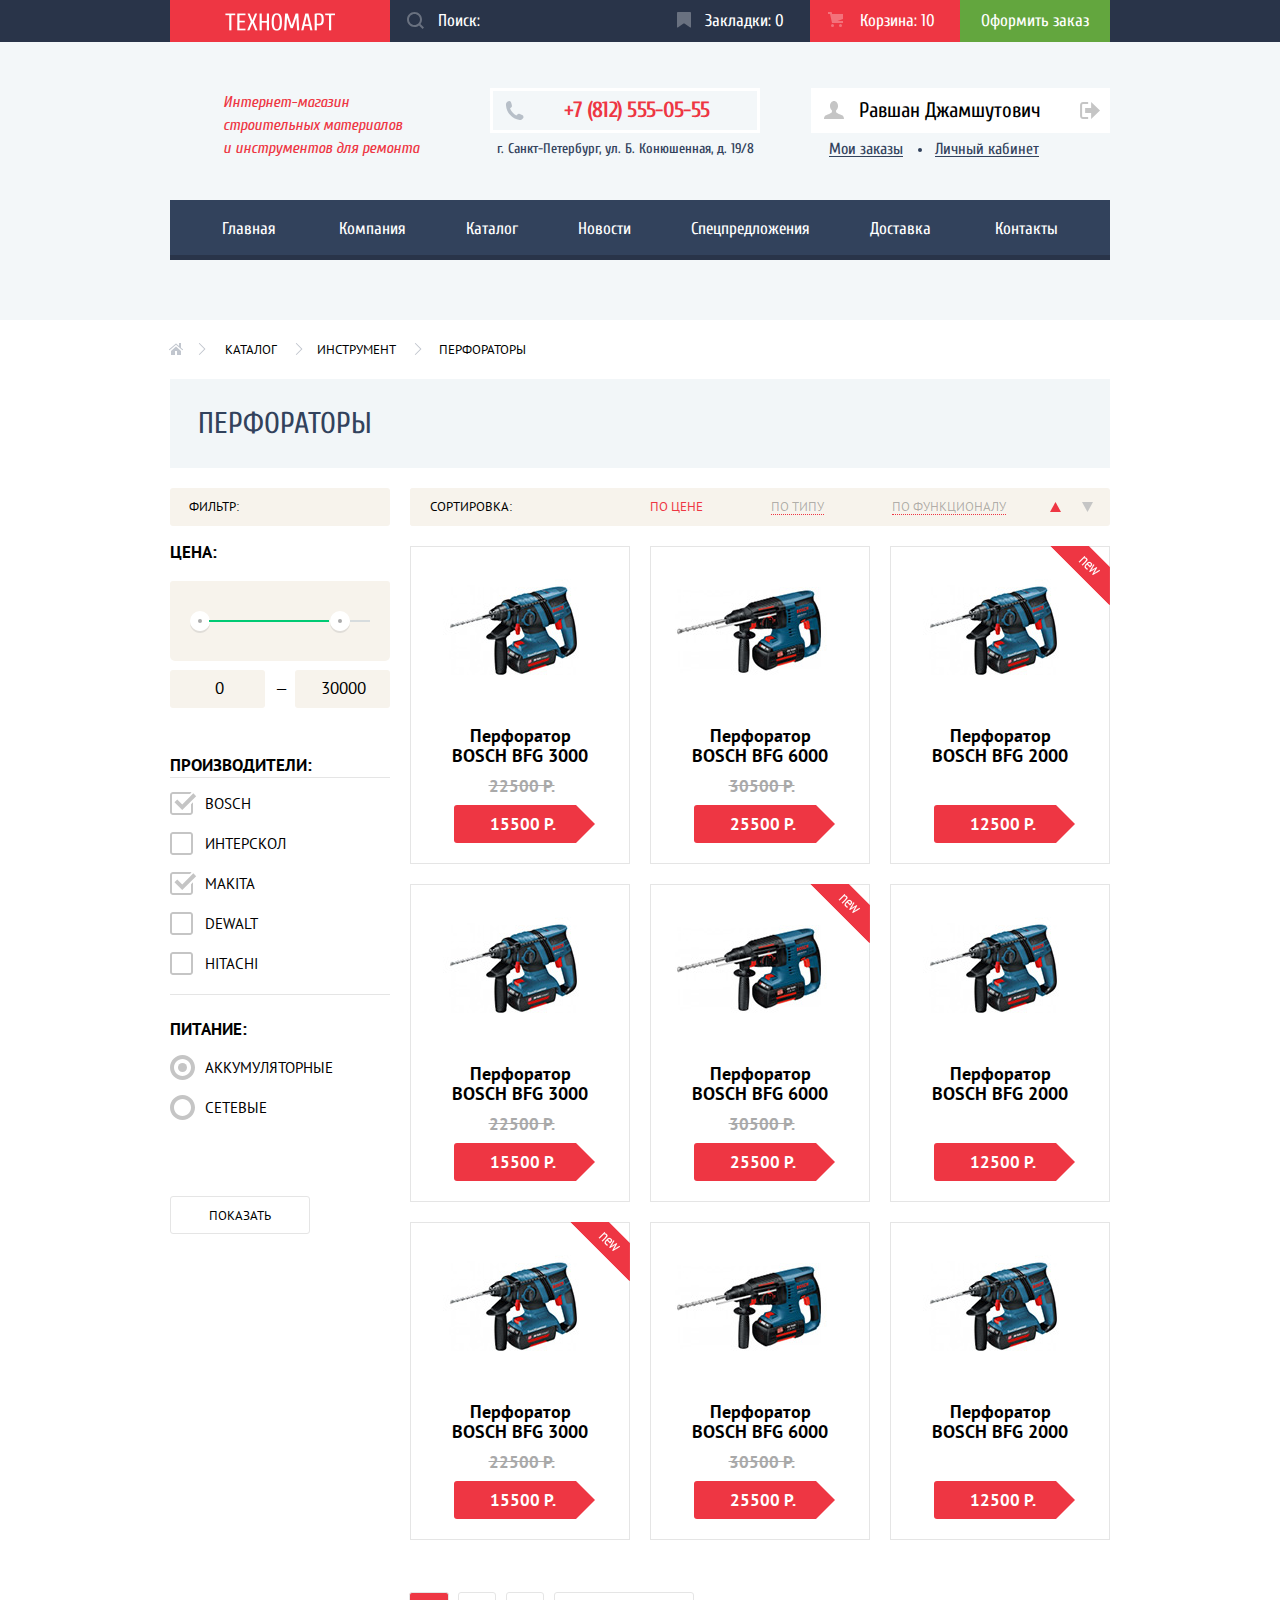
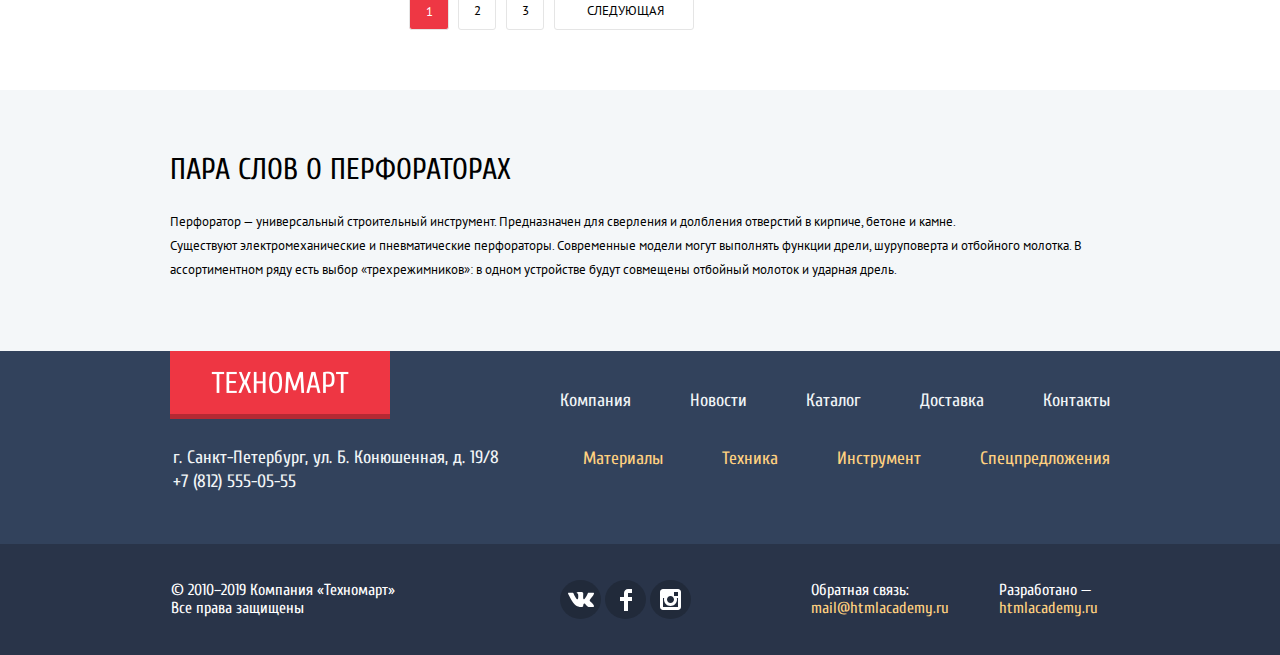
==== commit 9e9711f6: "Б12, Б13" ====
--- a/perforators.html
+++ b/perforators.html
@@ -15,7 +15,7 @@
     <div class="header-top">
       <div class="container header-top-container">
         <a class="main-header-logo" href="index.html">
-          <img src="img/svg/logo-technomart.svg" width="110" height="18" alt="Техномарт">
+          <img src="img/logo-technomart.png" width="110" height="18" alt="Техномарт">
         </a>
         <div class="top-menu">
           <form class="search-field" method="get" action="#">
@@ -227,7 +227,7 @@
             <li class="catalog-item">
               <p class="actions">
                 <button class="btn btn-buy">
-                  <img src="img/svg/cart-icon.svg" width="15" height="15">Купить</button>
+                  <img src="img/svg/cart-icon.svg" width="15" height="15" alt="">Купить</button>
                 <button class="btn btn-bookmark">В закладки</button>
               </p>
               <img src="img/products/bosch/bosch-bfg-3000.jpg" width="218" height="170" alt="Перфоратор Bosch BFG 3000">
@@ -238,7 +238,7 @@
             <li class="catalog-item">
               <p class="actions">
                 <button class="btn btn-buy">
-                  <img src="img/svg/cart-icon.svg" width="15" height="15">Купить</button>
+                  <img src="img/svg/cart-icon.svg" width="15" height="15" alt="">Купить</button>
                 <button class="btn btn-bookmark">В закладки</button>
               </p>
               <img src="img/products/bosch/bosch-bfg-6000.jpg" width="218" height="170" alt="Перфоратор Bosch BFG 6000">
@@ -250,7 +250,7 @@
               <span class="flag flag-new">новинка</span>
               <p class="actions">
                 <button class="btn btn-buy">
-                  <img src="img/svg/cart-icon.svg" width="15" height="15">Купить</button>
+                  <img src="img/svg/cart-icon.svg" width="15" height="15" alt="">Купить</button>
                 <button class="btn btn-bookmark">В закладки</button>
               </p>
               <img src="img/products/bosch/bosch-bfg-3000.jpg" width="218" height="170" alt="Перфоратор Bosch BFG 3000">
@@ -260,7 +260,7 @@
             <li class="catalog-item">
               <p class="actions">
                 <button class="btn btn-buy">
-                  <img src="img/svg/cart-icon.svg" width="15" height="15">Купить</button>
+                  <img src="img/svg/cart-icon.svg" width="15" height="15" alt="">Купить</button>
                 <button class="btn btn-bookmark">В закладки</button>
               </p>
               <img src="img/products/bosch/bosch-bfg-3000.jpg" width="218" height="170" alt="Перфоратор Bosch BFG 3000">
@@ -272,7 +272,7 @@
               <span class="flag flag-new">новинка</span>
               <p class="actions">
                 <button class="btn btn-buy">
-                  <img src="img/svg/cart-icon.svg" width="15" height="15">Купить</button>
+                  <img src="img/svg/cart-icon.svg" width="15" height="15" alt="">Купить</button>
                 <button class="btn btn-bookmark">В закладки</button>
               </p>
               <img src="img/products/bosch/bosch-bfg-6000.jpg" width="218" height="170" alt="Перфоратор Bosch BFG 6000">
@@ -283,7 +283,7 @@
             <li class="catalog-item no-discount">
               <p class="actions">
                 <button class="btn btn-buy">
-                  <img src="img/svg/cart-icon.svg" width="15" height="15">Купить</button>
+                  <img src="img/svg/cart-icon.svg" width="15" height="15" alt="">Купить</button>
                 <button class="btn btn-bookmark">В закладки</button>
               </p>
               <img src="img/products/bosch/bosch-bfg-3000.jpg" width="218" height="170" alt="Перфоратор Bosch BFG 3000">
@@ -294,7 +294,7 @@
               <span class="flag flag-new">новинка</span>
               <p class="actions">
                 <button class="btn btn-buy">
-                  <img src="img/svg/cart-icon.svg" width="15" height="15">Купить</button>
+                  <img src="img/svg/cart-icon.svg" width="15" height="15" alt="">Купить</button>
                 <button class="btn btn-bookmark">В закладки</button>
               </p>
               <img src="img/products/bosch/bosch-bfg-3000.jpg" width="218" height="170" alt="Перфоратор Bosch BFG 3000">
@@ -305,7 +305,7 @@
             <li class="catalog-item">
               <p class="actions">
                 <button class="btn btn-buy">
-                  <img src="img/svg/cart-icon.svg" width="15" height="15">Купить</button>
+                  <img src="img/svg/cart-icon.svg" width="15" height="15" alt="">Купить</button>
                 <button class="btn btn-bookmark">В закладки</button>
               </p>
               <img src="img/products/bosch/bosch-bfg-6000.jpg" width="218" height="170" alt="Перфоратор Bosch BFG 6000">
@@ -316,7 +316,7 @@
             <li class="catalog-item no-discount">
               <p class="actions">
                 <button class="btn btn-buy">
-                  <img src="img/svg/cart-icon.svg" width="15" height="15">Купить</button>
+                  <img src="img/svg/cart-icon.svg" width="15" height="15" alt="">Купить</button>
                 <button class="btn btn-bookmark">В закладки</button>
               </p>
               <img src="img/products/bosch/bosch-bfg-3000.jpg" width="218" height="170" alt="Перфоратор Bosch BFG 3000">
--- a/css/style-min.css
+++ b/css/style-min.css
@@ -1 +1 @@
-@font-face{font-weight:400;font-size:16px;font-family:"cuprumitalic";src:url(../fonts/cuprumitalic.woff2) format("woff2"),url(../fonts/cuprumitalic.woff) format("woff")}html{-webkit-box-sizing:border-box;box-sizing:border-box}*,*::before,*::after{-webkit-box-sizing:inherit;box-sizing:inherit}body{min-width:960px;padding:0;font-size:14px;font-family:"Cuprum",Arial,sans-serif;color:black}a{text-decoration:none}img{max-width:100%}.container{width:960px;margin:0 auto;padding:0 10px}.btn{display:block;width:140px;padding:0;padding-top:11px;padding-bottom:9px;font-size:14px;line-height:18px;text-align:center;color:white;text-transform:uppercase;background-color:#ee3643;border-radius:3px}.visually-hidden{position:absolute;width:1px;height:1px;margin:-1px;padding:0;overflow:hidden;white-space:nowrap;border:0;clip:rect(0 0 0 0);-webkit-clip-path:inset(100%);clip-path:inset(100%)}.main-header{width:100%;margin-bottom:23px;padding-bottom:60px;color:#32425c;background-color:#f3f7f9}.header-top,.top-menu{display:-webkit-box;display:-ms-flexbox;display:flex;height:42px;margin-bottom:46px;background-color:#293449}.header-top-container{display:-webkit-box;display:-ms-flexbox;display:flex}.main-header-logo{position:relative;-ms-flex-negative:0;flex-shrink:0;-webkit-box-sizing:content-box;box-sizing:content-box;width:220px;height:42px;background-color:#ee3643;border-bottom:5px solid #b52933}.main-header-logo img{position:absolute;top:13px;left:25%}.search-field{position:relative;display:-webkit-box;display:-ms-flexbox;display:flex}.top-menu input[type=search]{width:270px;height:42px;padding-left:49px;border:none;outline:none}.top-menu input[type=search]::placeholder{position:relative;top:-1px;right:1px}.top-menu svg{position:absolute;top:12px;left:17px;fill:rgba(255,255,255,.3)}.search-field svg{left:14px}.cart svg{left:18px}.cart-full svg{fill:rgba(255,255,255,.3)}.top-menu-link:hover svg,.top-menu-link:focus svg,.search-field:hover svg{fill:white}.top-menu a:active svg{fill:rgba(255,255,255,.5)}.top-menu a,.top-menu input[type=search],.top-menu input[type=search]::-webkit-input-placeholder,.site-navigation a{color:white;background-color:#293449}.top-menu a,.top-menu input[type=search],.top-menu input[type=search]:-ms-input-placeholder,.site-navigation a{color:white;background-color:#293449}.top-menu a,.top-menu input[type=search],.top-menu input[type=search]::-ms-input-placeholder,.site-navigation a{color:white;background-color:#293449}.top-menu a,.top-menu input[type=search],.top-menu input[type=search]::placeholder,.site-navigation a{color:white;background-color:#293449}.btn-search{position:absolute;left:3px;width:45px;height:42px;background-color:transparent;border:none}input[name=site-search]:focus~.btn-search>svg{fill:#f0525d}.top-menu input[type=search]:focus,.top-menu input[type=search]:focus::-webkit-input-placeholder,input[type=search]:focus~.btn-search{color:black;background-color:white;border:none}.top-menu input[type=search]:focus,.top-menu input[type=search]:focus:-ms-input-placeholder,input[type=search]:focus~.btn-search{color:black;background-color:white;border:none}.top-menu input[type=search]:focus,.top-menu input[type=search]:focus::-ms-input-placeholder,input[type=search]:focus~.btn-search{color:black;background-color:white;border:none}.top-menu input[type=search]:focus,.top-menu input[type=search]:focus::placeholder,input[type=search]:focus~.btn-search{color:black;background-color:white;border:none}.top-menu a{position:relative;display:block;width:150px;padding:12px;padding-left:30px;text-align:center}.btn:hover,.btn:focus,.main-header-logo:hover,.main-header-logo:focus{background-color:#ca2c37}.btn:active,.main-header-logo:active{background-color:#ba2732}.top-menu,.site-navigation{font-size:17px;line-height:17px}.top-menu .btn-make-order{padding:10px 0;padding-top:12px;font-size:17px;line-height:18px;text-transform:none;background-color:#63a63e;border-radius:0}.top-menu a:hover,.top-menu a:focus{background-color:#212a3a}.top-menu .btn-make-order:hover,.top-menu .btn-make-order:focus{background-color:#5fbb2d}.top-menu a:active{color:rgba(255,255,255,.5);background-color:#161d29}.top-menu .btn-make-order:active{background-color:#518534}.top-menu .cart-full{padding-left:37px;background-color:#ee3643}.header-middle .container{display:-webkit-box;display:-ms-flexbox;display:flex;-webkit-box-orient:horizontal;-webkit-box-direction:normal;-ms-flex-direction:row;flex-direction:row;-webkit-box-pack:justify;-ms-flex-pack:justify;justify-content:space-between;margin-bottom:24px}.page-header{-ms-flex-negative:0;flex-shrink:0;width:320px;margin:0;margin-top:3px;padding:0;padding-right:50px;padding-left:53px;font-weight:570;font-size:16px;line-height:23px;font-family:"cuprumitalic","Cuprum",Arial;color:#ee3643;letter-spacing:0}.header-contacts{margin-top:0;margin-right:51px;font-weight:500;font-size:14px;line-height:27px;text-align:center;color:#32425c}.header-contacts a{position:relative;display:block;width:270px;margin-bottom:2px;padding:8px 0;padding-bottom:9px;padding-left:23px;font-weight:700;font-size:22px;line-height:22px;color:#ee3643;letter-spacing:-.7px;border:3px solid #fff}.header-contacts img{position:absolute;top:10px;left:12px}.site-navigation,.user-navigation{margin:0;margin-bottom:8px;padding:0;list-style:none}.user-navigation{display:-webkit-box;display:-ms-flexbox;display:flex;-webkit-box-orient:horizontal;-webkit-box-direction:normal;-ms-flex-direction:row;flex-direction:row;-webkit-box-pack:start;-ms-flex-pack:start;justify-content:flex-start;-webkit-box-sizing:content-box;box-sizing:content-box;width:299px}.user-navigation-inner{background-color:white}.login-link{padding:0;font-size:21px;line-height:21px;color:black}.login-link a{position:relative;display:block;padding:12px 25px;text-align:center;color:black;background-color:white}.login-link svg{position:absolute;fill:#c5c5c5}.link-sign-in{width:121px;margin-right:10px;margin-left:18px}.link-sign-in a{padding-left:46px}.link-sign-in svg{top:14px;left:14px}.link-sign-up{width:150px}.login-link a:hover,.profile-navigation a:hover{color:#ee3643}.login-link:hover svg,.logged-in:hover svg{fill:black}.logged-in a{position:relative;width:240px;padding:12px 0;padding-left:19px}.logged-in svg{top:13px;left:13px}.logged-in a:hover{color:black}.log-off a{position:relative;width:40px;min-height:45px;padding:0}.log-off svg{position:absolute;top:14px;left:9px}.login-link a:active,.profile-navigation a:active{color:rgba(0,0,0,.3)}.login-link a:active svg{fill:rgba(0,0,0,.3)}.profile-navigation{display:-webkit-box;display:-ms-flexbox;display:flex;-webkit-box-orient:horizontal;-webkit-box-direction:normal;-ms-flex-direction:row;flex-direction:row;-webkit-box-pack:start;-ms-flex-pack:start;justify-content:flex-start;margin:0;padding:0;padding-left:18px;list-style:none;font-size:16px;line-height:16px}.profile-link a{position:relative;display:block;height:16px;margin-right:32px;color:#32425c;border-bottom:1px solid #32425c}.profile-link a:hover{border-bottom-color:#ee3643}.profile-link a:active{border-bottom-color:rgba(0,0,0,.3)}.profile-link:not(:last-child) a::after{content:"";position:absolute;top:7px;right:-19px;display:block;width:4px;height:4px;background-color:#32425c;border-radius:50%}.site-navigation{display:-webkit-box;display:-ms-flexbox;display:flex;-ms-flex-wrap:wrap;flex-wrap:wrap;-webkit-box-pack:start;-ms-flex-pack:start;justify-content:flex-start;width:100%;margin:0;padding:0;background-color:#32425c;border-bottom:5px solid #293449}.site-navigation a{display:block;-webkit-box-sizing:content-box;box-sizing:content-box;padding:18px 30px;padding-top:20px;text-align:center;background-color:#32425c}.main-page-link a{padding-right:33px;padding-left:52px}.contacts-page-link a{padding-right:53px;padding-left:34px}.site-navigation a:hover,.site-navigation a:focus{background-color:#293449;border-bottom-color:#293449}.site-navigation a:active{color:rgba(255,255,255,.6);background-color:#1d2739;border-bottom-color:#1d2739}.breadcrumbs{position:relative;display:-webkit-box;display:-ms-flexbox;display:flex;-webkit-box-orient:horizontal;-webkit-box-direction:normal;-ms-flex-direction:row;flex-direction:row;-ms-flex-wrap:wrap;flex-wrap:wrap;-webkit-box-pack:start;-ms-flex-pack:start;justify-content:flex-start;margin:0;padding:0;list-style:none;font-size:13px;line-height:18px;font-family:"PT Sans",Arial,sans-serif;text-transform:uppercase}.breadcrumbs a{position:relative;top:-2px;display:block;margin:0;margin-right:40px;color:black}.breadcrumbs a::after{content:"";position:absolute;top:2px;right:-42px;display:block;width:40px;height:12px;background-image:url(../img/svg/icon-right-small.svg);background-repeat:no-repeat;background-position:50% 0}.breadcrumbs-current{margin-left:3px}.breadcrumbs-current a::after{display:none}.breadcrumbs-homepage{position:relative;left:-2px;display:block;width:30px;height:12px;margin-right:25px;background-image:url(../img/svg/icon-home.svg);background-repeat:no-repeat}.breadcrumbs-homepage a::after{left:14px}.promo{margin-top:60px}.promo-features-list{display:-webkit-box;display:-ms-flexbox;display:flex;-webkit-box-orient:horizontal;-webkit-box-direction:normal;-ms-flex-direction:row;flex-direction:row;-ms-flex-wrap:wrap;flex-wrap:wrap;-webkit-box-pack:justify;-ms-flex-pack:justify;justify-content:space-between;margin-bottom:5px;padding-left:0;list-style:none}.promo-bottom{display:-webkit-box;display:-ms-flexbox;display:flex;-webkit-box-orient:horizontal;-webkit-box-direction:normal;-ms-flex-direction:row;flex-direction:row;-webkit-box-pack:start;-ms-flex-pack:start;justify-content:flex-start}.promo-features-side{display:-webkit-box;display:-ms-flexbox;display:flex;-webkit-box-orient:vertical;-webkit-box-direction:normal;-ms-flex-direction:column;flex-direction:column;-webkit-box-pack:start;-ms-flex-pack:start;justify-content:flex-start;margin-bottom:33px;margin-left:20px;padding:0}.promo-features-side .promo-item{margin-bottom:20px}.promo-item{position:relative;width:300px;height:123px;padding-left:23px;background-repeat:no-repeat}.promo-materials{background-color:#ffbf47;background-image:url(../img/svg/icon-materials.svg);background-position:213px 30px;background-size:44px 65px}.promo-instruments{background-color:#3bbce3;background-image:url(../img/svg/icon-instruments.svg);background-position:197px 32px;background-size:75px 61px}.promo-tech{background-color:#dc91d8;background-image:url(../img/svg/icon-tech.svg);background-position:191px 30px;background-size:78px 62px}.promo-sale{background-color:#8ed78f;background-image:url(../img/svg/icon-sale.svg);background-position:196px 26px;background-size:59px 72px}.promo-delivery{background-color:#ffbf47;background-image:url(../img/svg/icon-delivery.svg);background-position:191px 32px;background-size:78px 63px}.promo-item h2{margin-bottom:12px;font-size:24px;line-height:30px;color:white}.promo-item .btn-promo{width:135px;background-color:rgba(0,0,0,.1)}.btn-promo:hover,.btn-promo:focus{background-color:rgba(0,0,0,.2)}.btn-promo:active{background-color:rgba(0,0,0,.3)}.slider-btn{background-color:transparent;border:none}.slides{padding-left:0;list-style:none}.slider{position:relative;width:620px;max-height:266px}.slider-btn{position:absolute;top:127px}.slider-btn-back{left:19px}.slider-btn-next{right:14px}.slider-content{margin:0}.slider-content figcaption{position:absolute;top:0;left:0;padding-left:0;color:white}.slider-content{display:none}.slider-content-current{display:block}.slider-radio:first-of-type:checked~.slides .slider-content-1,.slider-radio:nth-of-type(2):checked~.slides .slider-content-2{display:block}.slider-content h2{position:absolute;top:7px;left:25px;font-size:36px;line-height:36px;color:white;text-transform:uppercase}.slider-content p{position:absolute;top:57px;left:25px;width:300px;font-size:18px;line-height:24px}.slider-content .btn{position:absolute;top:220px;left:25px;width:195px;padding-left:49px;text-align:left}.slider-indicators{position:absolute;top:234px;left:295px;display:-webkit-box;display:-ms-flexbox;display:flex}.slider-indicator{left:30px;display:block;-webkit-box-sizing:content-box;box-sizing:content-box;width:6px;height:6px;margin-right:10px;background-color:white;border:2px solid white;border-radius:50%}.slider-radio:first-of-type:checked~.slider-indicators .slider-indicator:first-child,.slider-radio:nth-of-type(2):checked~.slider-indicators .slider-indicator:nth-child(2){background-color:#ee3643}.slider-indicator-active{background-color:#ee3643}.header-popular{padding-top:25px;padding-right:24px;padding-bottom:26px;padding-left:29px}.header-popular{display:-webkit-box;display:-ms-flexbox;display:flex;-webkit-box-pack:justify;-ms-flex-pack:justify;justify-content:space-between;margin-bottom:10px;background-color:#f9f5f0}.header-popular h2,.current-product{font-weight:400;font-size:30px;line-height:30px;color:#32425c;text-transform:uppercase}.header-popular h2{margin:0;margin-top:5px}.current-product{margin-top:18px;margin-bottom:20px;padding:30px 28px;padding-bottom:29px;background-color:#f2f6f8}.header-popular .btn{width:253px}.popular-brands .btn{padding:10px 0}.popular-brands-list{display:-webkit-box;display:-ms-flexbox;display:flex;-ms-flex-wrap:wrap;flex-wrap:wrap;-webkit-box-pack:start;-ms-flex-pack:start;justify-content:flex-start;margin:0;margin-bottom:75px;padding:0;list-style:none}.popular-brands-item{display:-webkit-box;display:-ms-flexbox;display:flex;-webkit-box-pack:center;-ms-flex-pack:center;justify-content:center;-webkit-box-align:center;-ms-flex-align:center;align-items:center;width:220px;height:145px;margin:10px 0;margin-right:20px;border:1px solid #ebebeb}.popular-brands-item:nth-child(4n){margin-right:0}.popular-brands-item:hover{-webkit-box-shadow:0 10px 25px rgba(0,0,0,.5);box-shadow:0 10px 25px rgba(0,0,0,.5)}.popular-brands-item:active{-webkit-box-shadow:0 4px 10px rgba(0,0,0,.5);box-shadow:0 4px 10px rgba(0,0,0,.5);opacity:.5}.popular-brands-item img{position:relative}.popular-brands-item:nth-of-type(1) img{top:1px}.popular-brands-item:nth-of-type(2) img,.popular-brands-item:nth-of-type(3) img{bottom:1px}.popular-brands-item:nth-of-type(4) img{bottom:6px;left:-1px}.popular-brands-item:nth-of-type(5) img{top:3px;left:3px}.popular-brands-item:nth-of-type(6) img{top:1px;left:-1px}.popular-brands-item:nth-of-type(7) img{left:1px}.popular-brands-item:nth-of-type(8) img{top:-2px;left:2px}.catalog-list{display:-webkit-box;display:-ms-flexbox;display:flex;-ms-flex-wrap:wrap;flex-wrap:wrap;-webkit-box-pack:start;-ms-flex-pack:start;justify-content:flex-start;-ms-flex-line-pack:center;align-content:center;margin:0;margin-bottom:11px;padding-left:0;list-style:none}.catalog-list h3{margin-top:5px;margin-bottom:1px;padding:0 30px;font-size:18px;line-height:20px;font-family:"PT Sans",Arial,sans-serif}.catalog-item-product a{color:black}.catalog-item{position:relative;width:220px;margin:10px 0;margin-right:20px;font-weight:700;text-align:center;border:1px solid #e5e5e5}.catalog-item img{max-width:100%;height:auto}.catalog-item .flag,.promo-item .flag{position:absolute;top:-1px;right:-1px;z-index:20;width:60px;height:60px;overflow:hidden;text-indent:-1000px}.promo-item .flag{top:0;right:0}.catalog-item .flag-new,.promo-item .flag-new{background-image:url(../img/new-flag.png);background-repeat:no-repeat;background-position:0 0}.catalog-index .catalog-item:nth-child(4n){margin-right:0}.catalog-list-inner{margin-bottom:42px;padding-left:0}.catalog-list-inner .catalog-item:nth-child(3n){margin-right:0}.price-old,.price-current{margin:0;padding:10px 30px;font-size:17px;line-height:18px;font-family:"PT sans",Arial,sans-serif;text-transform:uppercase}.price-old{min-height:20px;padding-left:33px;color:#a9a9a9;text-decoration:line-through}.price-current{position:relative;left:4px;width:141px;margin:0 auto;margin-bottom:20px;padding-left:27px;font-weight:550;color:white;background-color:#ee3643;border-radius:3px}.price-current::after{content:"";position:absolute;top:0;right:-19px;width:0;height:0;border:19px solid white;border-left-color:#ee3643}.no-discount .price-current{margin-top:39px}.catalog-list .btn{width:135px}.btn-buy,.btn-bookmark{position:absolute;left:40px;z-index:10;display:none;margin:0 auto;margin-bottom:8px;padding:10px 0;padding-bottom:7px;text-align:left}.btn-buy{top:30px;padding-left:50px;color:white;background-color:#63a63e;border-bottom:3px solid #367315;border-radius:3px}.btn-buy img{position:absolute;top:10px;left:15px;opacity:.3}.btn-buy:hover img,.btn-buy:active img{opacity:1}.btn-bookmark{top:75px;padding-top:9px;padding-bottom:5px;padding-left:33px;color:black;background-color:white;border:3px solid #64a63f;border-radius:3px}.catalog-item:hover>.actions,.catalog-item:hover .btn-bookmark,.catalog-item:hover .btn-buy{display:block}.catalog-item:hover{-webkit-box-shadow:0 10px 25px rgba(0,0,0,.5);box-shadow:0 10px 25px rgba(0,0,0,.5)}.actions{position:absolute;z-index:10;display:none;width:100%;height:40%;padding:40px 0;background-color:white}.btn-buy:hover,.btn-buy:focus{background-color:#5fbb2d}.btn-bookmark:hover,.btn-bookmark:focus{color:#32425c;background-color:white;border-color:#32425c}.btn-buy:active{background-color:#518534;border-bottom-color:#518534}.btn-bookmark:active{color:rgba(50,66,92,.3);border-color:rgba(50,66,92,.3)}.filters-catalog-container{display:-webkit-box;display:-ms-flexbox;display:flex;-webkit-box-orient:horizontal;-webkit-box-direction:normal;-ms-flex-direction:row;flex-direction:row;-webkit-box-pack:start;-ms-flex-pack:start;justify-content:flex-start}.sort-catalog{display:-webkit-box;display:-ms-flexbox;display:flex;-webkit-box-orient:vertical;-webkit-box-direction:normal;-ms-flex-direction:column;flex-direction:column;-ms-flex-wrap:nowrap;flex-wrap:nowrap;-webkit-box-pack:justify;-ms-flex-pack:justify;justify-content:space-between;width:700px}.filters fieldset{margin:0;padding:0;border:none}.filters-label{margin-top:0;margin-bottom:14px;font-weight:700;font-size:17px;line-height:30px;font-family:"PT Sans",Arial,sans-serif;text-transform:uppercase}.sort-list,.filters-list{margin:0;padding-left:0;list-style:none}.filters-type,.sort h3,.sort-option{font-weight:400;font-size:13px;line-height:14px;font-family:"PT Sans",Arial,sans-serif;text-transform:uppercase;background-color:#f7f3ec}.sort{display:-webkit-box;display:-ms-flexbox;display:flex;-webkit-box-orient:horizontal;-webkit-box-direction:normal;-ms-flex-direction:row;flex-direction:row;-ms-flex-wrap:wrap;flex-wrap:wrap;-webkit-box-pack:start;-ms-flex-pack:start;justify-content:flex-start;width:700px;margin-bottom:10px}.sort-list{display:-webkit-box;display:-ms-flexbox;display:flex;-webkit-box-orient:horizontal;-webkit-box-direction:normal;-ms-flex-direction:row;flex-direction:row;-ms-flex-wrap:wrap;flex-wrap:wrap;-webkit-box-pack:start;-ms-flex-pack:start;justify-content:flex-start;width:400px;margin:0;padding:12px 0;padding-bottom:11px}.sort,.filter-price-range,.price-value{background-color:#f7f3ec;border-radius:3px}.sort-list li{margin-right:68px}.sort-list-how li{margin:0}.sort-list-how{justify-content:space-between;width:60px}.sort h3{width:150px;margin:0;margin-right:90px;padding:12px 20px;border-radius:3px}.sort-option{display:block;color:rgba(0,0,0,.3);border-bottom:1px dotted #ee3643}.sort-list li:nth-child(3n){margin-right:0}.sort-option-how{position:relative;display:block;width:28px;font-size:0}.sort-option-how svg{position:absolute;top:2px;fill:#c5c5c5}.sort-current,.sort-current svg{color:#ee3643;fill:#ee3643}.sort-option:hover,.sort-option:focus{color:black;border-bottom-style:solid}.sort-current{border:none}.sort-current:hover,.sort-current:focus{border-bottom:1px solid #ee3643}.sort-option-how:hover,.sort-option-how:focus{border:none}.sort-option-how:hover svg,.sort-option-how:focus>svg{fill:black}.filters{display:-webkit-box;display:-ms-flexbox;display:flex;-webkit-box-orient:horizontal;-webkit-box-direction:normal;-ms-flex-direction:row;flex-direction:row;width:220px;margin-right:20px}.filters-type{display:block;width:100%;margin-bottom:11px;padding:12px 19px;font-weight:400;border-radius:3px}.filter-price-range{position:relative;width:220px;height:80px;margin-bottom:9px;border-bottom-right-radius:5px;border-bottom-left-radius:5px}.price-range-current{position:absolute;top:39px;left:39px;-webkit-box-sizing:padding-box;box-sizing:padding-box;width:120px;height:2px;background-color:#00ca74}.btn-price-range{position:absolute;display:block;width:20px;height:23px;font-size:0;background-color:transparent;background-image:url(../img/svg/filter-button.svg);border:none}.price-range-min{top:30px;left:20px}.price-range-max{top:30px;right:40px}.price-range-out{position:relative;top:39px;left:180px;width:20px;height:2px;background-color:#d7dcde}.price-value{width:95px;margin:0;margin-bottom:42px;padding-top:9px;padding-bottom:11px;font-size:17px;line-height:18px;font-family:"PT Sans",Arial,sans-serif;text-align:center;text-transform:uppercase;border:none;border-radius:3px}.min-price{padding-left:6px}.max-price{padding-left:4px}.filters span{margin:0 6px;margin-right:3px;font-size:16px;line-height:18px;font-family:"PT Sans",Arial,sans-serif}.filters .brands-filter{position:relative;width:220px;margin-bottom:20px}.brands-filter .filters-label{margin-bottom:14px}.brands-filter::before,.brands-filter::after{content:"";position:absolute;display:block;width:220px;height:1px;background-color:#e5e5e5}.brands-filter::before{top:-17px}.filter-option{margin-bottom:20px;font-size:15px;line-height:20px;font-family:"PT Sans",Arial,sans-serif;text-transform:uppercase}.filters-input~label{position:relative;padding-left:35px}.filters-input~label::before{content:"";position:absolute;top:-10px;left:0;width:30px;height:40px;background-repeat:no-repeat;background-position:0 8px}.filters-input-checkbox~label::before{background-image:url(../img/svg/checkbox-off.svg)}.filters-input-checkbox:checked~label::before{background-image:url(../img/svg/checkbox-on.svg)}.filters-input-radio~label::before{background-image:url(../img/svg/radio-off.svg);background-position:0 7px}.filters-input-radio:checked~label::before{background-image:url(../img/svg/radio-on.svg)}.filters-input:focus~label{outline:2px solid #c5c5c5;outline-offset:5px}.filters-input:disabled~label{color:rgba(0,0,0,.4)}.btn-submit{margin-top:58px;padding:10px 0;padding-bottom:8px}.btn-submit,.pagination-item{font-size:13px;line-height:18px;font-family:"PT Sans",Arial,sans-serif;color:black;background-color:white;border:1px solid #e5e5e5}.pagination{margin:0 auto}.pagination-list{display:-webkit-box;display:-ms-flexbox;display:flex;-webkit-box-orient:horizontal;-webkit-box-direction:normal;-ms-flex-direction:row;flex-direction:row;-ms-flex-wrap:wrap;flex-wrap:wrap;-webkit-box-pack:start;-ms-flex-pack:start;justify-content:flex-start;margin:0;margin-bottom:60px;padding-left:239px;list-style:none}.pagination-item a,.pagination-item:hover,.pagination-item:focus,.pagination-item:active,.pagination-item a:hover,.pagination-item a:focus,.pagination-item a:active{color:black}.pagination-item{width:38px;height:38px;margin-right:10px;padding-top:9px;padding-left:15px;font-size:13px;line-height:18px;text-transform:uppercase;border-radius:3px}.pagination-item-current{width:40px;margin-right:9px;padding:10px;padding-left:16px;color:white;background-color:#ee3744}.pagination-item-next{width:140px;padding:9px 0;padding-left:32px}.btn-submit:hover,.pagination-item:hover,.btn-submit:focus,.pagination-item:focus{background-color:white;border-color:#bdc6ca}.btn-submit:active,.pagination-item:active{color:black;border-color:#ee3744}.services-container{display:-webkit-box;display:-ms-flexbox;display:flex;-webkit-box-orient:horizontal;-webkit-box-direction:normal;-ms-flex-direction:row;flex-direction:row;-webkit-box-pack:start;-ms-flex-pack:start;justify-content:flex-start}.services,.about-product{background-color:#f4f7f9}.services p,.index-columns p{font-size:13px;line-height:24px;font-family:"PT Sans",Arial,sans-serif}.services h2{padding-top:65px}.services-promo{width:400px;margin-bottom:20px;padding:1px}.services-list{position:relative;left:81px;padding-left:0}.services-toggle{position:relative;width:240px;margin-bottom:50px;padding:34px 0;list-style:none}.services-toggle::after{content:"";position:absolute;top:-5px;right:0;display:block;width:10px;height:272px;background-image:url(../img/services-shadow.png);background-repeat:no-repeat;background-position:50% 50%}.service-item{width:700px;min-height:260px;background-repeat:no-repeat}.services h3{margin-top:31px;margin-bottom:25px;font-weight:400;font-size:36px;line-height:36px;color:#32425c;text-transform:uppercase}.service-item-delivery{background-image:url(../img/delivery.png);background-position:150px 26px}.service-item-delivery p{width:275px}.service-item-warranty{background-image:url(../img/guarantee.png);background-position:240px 5px}.service-item-warranty p{width:375px}.service-item-credit{background-image:url(../img/credit.png);background-position:168px -2px}.service-item-credit p{margin-bottom:30px}.btn-order-credit{display:block;width:195px;margin-bottom:10px;background-color:#ff5357}.service-item{display:none}.service-item-current{display:block}.services-radio:first-of-type:checked~.services-list .service-item-delivery,.services-radio:nth-of-type(2):checked~.services-list .service-item-warranty,.services-radio:nth-of-type(3):checked~.services-list .service-item-credit{display:block}.btn-services{display:block;width:240px;padding:17px 20px;padding-top:13px;padding-left:22px;font-weight:700;font-size:21px;line-height:30px;text-align:left;color:white;background-color:#32425c;border-top:1px solid #405069;border-right:none;border-bottom:1px solid #293449;border-left:none;cursor:pointer}.services-radio:first-of-type:checked~.services-toggle .btn-delivery,.services-radio:nth-of-type(2):checked~.services-toggle .btn-warranty,.services-radio:nth-of-type(3):checked~.services-toggle .btn-credit{padding:18px 20px;padding-top:14px;padding-left:22px;color:#32425c;background-color:white;border:none}.btn-services:hover{color:white;background-color:#293449}.btn-services-current{color:#32425c;background-color:white;border:none}.about-product-container{padding-top:40px;padding-bottom:56px}.about-product{font-size:13px;line-height:24px;font-family:"PT Sans",Arial,sans-serif}.services h2,.index-columns h2,.about-product h2{font-weight:400;font-size:30px;line-height:30px;font-family:"Cuprum",Arial,sans-serif;color:black;text-transform:uppercase}.services-list{list-style:none}.index-columns{display:-webkit-box;display:-ms-flexbox;display:flex;-webkit-box-orient:horizontal;-webkit-box-direction:normal;-ms-flex-direction:row;flex-direction:row;-webkit-box-pack:start;-ms-flex-pack:start;justify-content:flex-start;padding:10px;padding-top:55px}.about-us{-ms-flex-negative:0;flex-shrink:0;width:530px;margin-right:110px;font-weight:500}.about-us-promo{margin-bottom:24px;letter-spacing:.15px}.about-us-delivery{margin-bottom:21px}.about-us .btn{width:220px}.delivery-company-list{margin:0;margin-bottom:36px;padding-left:36px;list-style:none;font-size:18px;line-height:20px}.delivery-company-list li{position:relative;margin-bottom:20px}.delivery-company-list li::before{content:"";position:absolute;top:9px;left:-36px;display:block;width:25px;height:2px;background-color:#ee3643}.contacts{-ms-flex-negative:0;flex-shrink:0;width:300px}.contacts p{width:180px;margin-bottom:31px}.contacts .btn{width:300px;margin-top:36px;margin-bottom:76px;padding-left:64px;text-align:left}.about-us-delivery{width:390px;margin-top:0}.main-footer{background-color:#32425c}.footer-top .container{display:-webkit-box;display:-ms-flexbox;display:flex;-webkit-box-orient:horizontal;-webkit-box-direction:normal;-ms-flex-direction:row;flex-direction:row;min-height:193px}.main-footer-logo{display:block;-webkit-box-sizing:content-box;box-sizing:content-box;width:220px;height:63px;margin-bottom:27px;background-color:#ee3643;border-bottom:5px solid #b52933}.main-footer-logo img{position:relative;top:20px;left:41px}.footer-contacts{width:330px;margin-top:0;margin-right:0;padding-left:3px}.footer-phone{color:white;text-decoration:none}.footer-site-navigation,.footer-store-navigation{display:-webkit-box;display:-ms-flexbox;display:flex;-webkit-box-orient:horizontal;-webkit-box-direction:normal;-ms-flex-direction:row;flex-direction:row;-ms-flex-wrap:wrap;flex-wrap:wrap;-webkit-box-pack:end;-ms-flex-pack:end;justify-content:flex-end;width:610px;margin-right:0;padding:0;padding-top:24px;list-style:none}.footer-store-navigation{padding-top:20px}.footer-store-navigation a,.footer-site-navigation a{display:block;margin-right:59px}.footer-store-navigation li:last-child,.footer-site-navigation li:last-child{margin-right:-59px}.footer-top a,.footer-top p{font-size:18px;line-height:24px;font-family:"Cuprum",Arial,sans-serif;color:#f1f5f7}.main-footer-logo:hover,.main-footer-logo:focus{background-color:#ca2c37}.main-footer-logo:active{background-color:#ba2732}.footer-store-navigation a{color:#ffd180}.main-footer a:hover{text-decoration:underline}.footer-store-navigation a:active,.footer-site-navigation a:active{opacity:.5}.footer-bottom{font-size:16px;line-height:18px;color:white;background-color:#293449}.footer-bottom .container{display:-webkit-box;display:-ms-flexbox;display:flex;-webkit-box-orient:horizontal;-webkit-box-direction:normal;-ms-flex-direction:row;flex-direction:row;-webkit-box-pack:start;-ms-flex-pack:start;justify-content:flex-start;padding-top:20px;padding-bottom:20px}.footer-copyright{-ms-flex-negative:0;flex-shrink:0;width:230px;margin-right:160px;padding:1px}.footer-social{display:-webkit-box;display:-ms-flexbox;display:flex;-ms-flex-negative:0;flex-shrink:0;-webkit-box-orient:horizontal;-webkit-box-direction:normal;-ms-flex-direction:row;flex-direction:row;-ms-flex-wrap:wrap;flex-wrap:wrap;width:220px;margin-right:31px;padding-left:0;list-style:none}.social-btn{position:relative;display:block;width:41px;height:39px;margin-right:4px;background-color:#212a3a;background-repeat:no-repeat;background-position:50% 50%;border-radius:50%}.social-btn:hover,.social-btn:active{background-color:#ee3643}.social-btn-vk{background-image:url(../img/svg/vk-icon.svg)}.social-btn-fb{background-image:url(../img/svg/fb-icon.svg)}.social-btn-inst{margin-right:0;background-image:url(../img/svg/insta-icon.svg)}.copyright-link:not(:last-child){width:140px;margin-right:48px;color:white}.copyright-link:last-child{width:110px}.copyright-link{margin-top:17px}.copyright-link a{color:#ffd180}.copyright-link a:active{color:#ee3643;text-decoration:none}.modal{position:fixed;z-index:30}.modal-close{background-color:transparent;border:none}.write-us{bottom:200px;left:50%;display:none;width:620px;height:420px;margin-left:-290px;background-color:white;border-top:5px solid #ee3643;-webkit-box-shadow:0 40px 60px rgba(0,0,0,.75);box-shadow:0 40px 60px rgba(0,0,0,.75)}.write-us-top{display:-webkit-box;display:-ms-flexbox;display:flex;-ms-flex-wrap:wrap;flex-wrap:wrap;-webkit-box-pack:justify;-ms-flex-pack:justify;justify-content:space-between;padding:37px 80px}.modal-close{position:absolute;top:6px;right:8px;z-index:3;width:27px;height:27px;font-size:0}.modal-close::before,.modal-close::after{content:"";position:absolute;top:12px;right:0;display:block;width:25px;height:4px;background-color:#ee3643}.modal-close::before{-webkit-transform:rotate(45deg);-ms-transform:rotate(45deg);transform:rotate(45deg)}.modal-close::after{-webkit-transform:rotate(-45deg);-ms-transform:rotate(-45deg);transform:rotate(-45deg)}.write-us form{display:-webkit-box;display:-ms-flexbox;display:flex;-ms-flex-wrap:wrap;flex-wrap:wrap;-webkit-box-pack:justify;-ms-flex-pack:justify;justify-content:space-between}.half-width{display:-webkit-box;display:-ms-flexbox;display:flex;-webkit-box-orient:vertical;-webkit-box-direction:normal;-ms-flex-direction:column;flex-direction:column;-ms-flex-wrap:wrap;flex-wrap:wrap;width:220px;margin-bottom:15px}.write-us-letter{display:-webkit-box;display:-ms-flexbox;display:flex;-webkit-box-orient:vertical;-webkit-box-direction:normal;-ms-flex-direction:column;flex-direction:column;width:100%}.write-us label{margin-bottom:10px;font-size:18px;line-height:18px}.write-us input,.write-us textarea{padding:10px 15px;font-size:13px;line-height:18px;font-family:"PT Sans",Arial,sans-serif;color:#a9a9a9;border:2px solid #dee3e4;border-radius:3px;outline:none}.write-us input:hover,.write-us textarea:hover{border-color:#b5b5b5}.write-us input:focus,.write-us textarea:focus{border-color:#ee3643}.write-us input[type=text]{text-transform:capitalize}.write-us textarea{width:460px;height:115px;margin-bottom:35px;resize:none}.write-us-bottom{width:100%;height:112px;padding:37px 80px;background-color:#f4f4f4}.write-us-bottom .btn{width:100%;border:none}.modal-map{top:50%;left:50%;display:none;width:940px;height:446px;margin-top:-213px;margin-left:-470px;-webkit-box-shadow:0 0 32px rgba(0,0,0,.5);box-shadow:0 0 32px rgba(0,0,0,.5)}.modal-map iframe{position:relative;z-index:2;border:none}.modal-map p{position:absolute;top:0;left:0;z-index:1;margin:0}.modal-cart{top:300px;left:333px;display:none;width:620px;height:275px;padding:0;background-color:white;border-top:5px solid #ee3643;-webkit-box-shadow:0 20px 40px rgba(0,0,0,.75);box-shadow:0 20px 40px rgba(0,0,0,.75)}.modal-cart-message{display:-webkit-box;display:-ms-flexbox;display:flex;-webkit-box-orient:horizontal;-webkit-box-direction:normal;-ms-flex-direction:row;flex-direction:row;-webkit-box-pack:start;-ms-flex-pack:start;justify-content:flex-start;margin:0;padding:37px 80px;font-size:30px;line-height:30px}.modal-cart-message svg{margin-right:30px}.modal-cart-message span{padding-top:15px}.modal-cart-bottom{display:-webkit-box;display:-ms-flexbox;display:flex;-webkit-box-orient:horizontal;-webkit-box-direction:normal;-ms-flex-direction:row;flex-direction:row;-webkit-box-pack:justify;-ms-flex-pack:justify;justify-content:space-between;width:100%;height:112px;padding:37px 80px;background-color:#f1f1f1}.modal-cart-bottom .btn{width:220px}.btn-keep-shopping{color:black;background-color:white;border:none}.btn-keep-shopping:hover,.btn-keep-shopping:focus,.btn-keep-shopping:active{color:white;outline:none}.cart-show-me{display:-webkit-box;display:-ms-flexbox;display:flex;-webkit-box-orient:vertical;-webkit-box-direction:normal;-ms-flex-direction:column;flex-direction:column;-webkit-box-pack:justify;-ms-flex-pack:justify;justify-content:space-between}@-webkit-keyframes fade-in{0%{-webkit-transform:translateY(-1000px);transform:translateY(-1000px);opacity:0}100%{-webkit-transform:translateY(0);transform:translateY(0);opacity:1}}@keyframes fade-in{0%{-webkit-transform:translateY(-1000px);transform:translateY(-1000px);opacity:0}100%{-webkit-transform:translateY(0);transform:translateY(0);opacity:1}}@-webkit-keyframes shake{0%,100%{-webkit-transform:translateX(0);transform:translateX(0)}10%,30%,50%,70%,90%{-webkit-transform:translateX(-10px);transform:translateX(-10px)}20%,40%,60%,80%{-webkit-transform:translateX(10px);transform:translateX(10px)}}@keyframes shake{0%,100%{-webkit-transform:translateX(0);transform:translateX(0)}10%,30%,50%,70%,90%{-webkit-transform:translateX(-10px);transform:translateX(-10px)}20%,40%,60%,80%{-webkit-transform:translateX(10px);transform:translateX(10px)}}.show-me{display:block;-webkit-animation:fade-in 0.25s;animation:fade-in 0.25s}.modal-error{-webkit-animation:shake 0.4s;animation:shake 0.4s}
+@font-face{font-weight:400;font-size:16px;font-family:"cuprumitalic";src:url(../fonts/cuprumitalic.woff2) format("woff2"),url(../fonts/cuprumitalic.woff) format("woff")}html{-webkit-box-sizing:border-box;box-sizing:border-box}*,*::before,*::after{-webkit-box-sizing:inherit;box-sizing:inherit}body{min-width:960px;padding:0;font-size:14px;font-family:"Cuprum",Arial,sans-serif;color:black}a{text-decoration:none}img{max-width:100%}.container{width:960px;margin:0 auto;padding:0 10px;overflow:hidden}.btn{display:block;width:140px;padding:0;padding-top:11px;padding-bottom:9px;font-size:14px;line-height:18px;text-align:center;color:white;text-transform:uppercase;background-color:#ee3643;border-radius:3px}.visually-hidden{position:absolute;width:1px;height:1px;margin:-1px;padding:0;overflow:hidden;white-space:nowrap;border:0;clip:rect(0 0 0 0);-webkit-clip-path:inset(100%);clip-path:inset(100%)}.main-header{width:100%;margin-bottom:23px;padding-bottom:60px;color:#32425c;background-color:#f3f7f9}.header-top,.top-menu{display:-webkit-box;display:-ms-flexbox;display:flex;height:42px;margin-bottom:46px;background-color:#293449}.header-top-container{display:-webkit-box;display:-ms-flexbox;display:flex}.main-header-logo{position:relative;-ms-flex-negative:0;flex-shrink:0;-webkit-box-sizing:content-box;box-sizing:content-box;width:220px;height:42px;background-color:#ee3643;border-bottom:5px solid #b52933}.main-header-logo img{position:absolute;top:13px;left:25%}.search-field{position:relative;display:-webkit-box;display:-ms-flexbox;display:flex}.top-menu input[type=search]{width:270px;height:42px;padding-left:49px;border:none;outline:none}.top-menu input[type=search]::placeholder{position:relative;top:-1px;right:1px}.top-menu svg{position:absolute;top:12px;left:17px;fill:rgba(255,255,255,.3)}.search-field svg{left:14px}.cart svg{left:18px}.cart-full svg{fill:rgba(255,255,255,.3)}.top-menu-link:hover svg,.top-menu-link:focus svg,.search-field:hover svg{fill:white}.top-menu a:active svg{fill:rgba(255,255,255,.5)}.top-menu a,.top-menu input[type=search],.top-menu input[type=search]::-webkit-input-placeholder,.site-navigation a{color:white;background-color:#293449}.top-menu a,.top-menu input[type=search],.top-menu input[type=search]:-ms-input-placeholder,.site-navigation a{color:white;background-color:#293449}.top-menu a,.top-menu input[type=search],.top-menu input[type=search]::-ms-input-placeholder,.site-navigation a{color:white;background-color:#293449}.top-menu a,.top-menu input[type=search],.top-menu input[type=search]::placeholder,.site-navigation a{color:white;background-color:#293449}.btn-search{position:absolute;left:3px;width:45px;height:42px;background-color:transparent;border:none}input[name=site-search]:focus~.btn-search>svg{fill:#f0525d}.top-menu input[type=search]:focus,.top-menu input[type=search]:focus::-webkit-input-placeholder,input[type=search]:focus~.btn-search{color:black;background-color:white;border:none}.top-menu input[type=search]:focus,.top-menu input[type=search]:focus:-ms-input-placeholder,input[type=search]:focus~.btn-search{color:black;background-color:white;border:none}.top-menu input[type=search]:focus,.top-menu input[type=search]:focus::-ms-input-placeholder,input[type=search]:focus~.btn-search{color:black;background-color:white;border:none}.top-menu input[type=search]:focus,.top-menu input[type=search]:focus::placeholder,input[type=search]:focus~.btn-search{color:black;background-color:white;border:none}.top-menu a{position:relative;display:block;width:150px;padding:12px;padding-left:30px;text-align:center}.btn:hover,.btn:focus,.main-header-logo:hover,.main-header-logo:focus{background-color:#ca2c37}.btn:active,.main-header-logo:active{background-color:#ba2732}.top-menu,.site-navigation{font-size:17px;line-height:17px}.top-menu .btn-make-order{padding:10px 0;padding-top:12px;font-size:17px;line-height:18px;text-transform:none;background-color:#63a63e;border-radius:0}.top-menu a:hover,.top-menu a:focus{background-color:#212a3a}.top-menu .btn-make-order:hover,.top-menu .btn-make-order:focus{background-color:#5fbb2d}.top-menu a:active{color:rgba(255,255,255,.5);background-color:#161d29}.top-menu .btn-make-order:active{background-color:#518534}.top-menu .cart-full{padding-left:37px;background-color:#ee3643}.header-middle .container{display:-webkit-box;display:-ms-flexbox;display:flex;-webkit-box-orient:horizontal;-webkit-box-direction:normal;-ms-flex-direction:row;flex-direction:row;-webkit-box-pack:justify;-ms-flex-pack:justify;justify-content:space-between;margin-bottom:24px}.page-header{-ms-flex-negative:0;flex-shrink:0;width:320px;margin:0;margin-top:3px;padding:0;padding-right:50px;padding-left:53px;font-weight:570;font-size:16px;line-height:23px;font-family:"cuprumitalic","Cuprum",Arial;color:#ee3643;letter-spacing:0}.header-contacts{margin-top:0;margin-right:51px;font-weight:500;font-size:14px;line-height:27px;text-align:center;color:#32425c}.header-contacts a{position:relative;display:block;width:270px;margin-bottom:2px;padding:8px 0;padding-bottom:9px;padding-left:23px;font-weight:700;font-size:22px;line-height:22px;color:#ee3643;letter-spacing:-.7px;border:3px solid #fff}.header-contacts img{position:absolute;top:10px;left:12px}.site-navigation,.user-navigation{margin:0;margin-bottom:8px;padding:0;list-style:none}.user-navigation{display:-webkit-box;display:-ms-flexbox;display:flex;-webkit-box-orient:horizontal;-webkit-box-direction:normal;-ms-flex-direction:row;flex-direction:row;-webkit-box-pack:start;-ms-flex-pack:start;justify-content:flex-start;-webkit-box-sizing:content-box;box-sizing:content-box;width:299px}.user-navigation-inner{background-color:white}.login-link{padding:0;font-size:21px;line-height:21px;color:black}.login-link a{position:relative;display:block;padding:12px 25px;text-align:center;color:black;background-color:white}.login-link svg{position:absolute;fill:#c5c5c5}.link-sign-in{width:121px;margin-right:10px;margin-left:18px}.link-sign-in a{padding-left:46px}.link-sign-in svg{top:14px;left:14px}.link-sign-up{width:150px}.login-link a:hover,.profile-navigation a:hover{color:#ee3643}.login-link:hover svg,.logged-in:hover svg{fill:black}.logged-in a{position:relative;width:240px;padding:12px 0;padding-left:19px}.logged-in svg{top:13px;left:13px}.logged-in a:hover{color:black}.log-off a{position:relative;width:40px;min-height:45px;padding:0}.log-off svg{position:absolute;top:14px;left:9px}.login-link a:active,.profile-navigation a:active{color:rgba(0,0,0,.3)}.login-link a:active svg{fill:rgba(0,0,0,.3)}.profile-navigation{display:-webkit-box;display:-ms-flexbox;display:flex;-webkit-box-orient:horizontal;-webkit-box-direction:normal;-ms-flex-direction:row;flex-direction:row;-webkit-box-pack:start;-ms-flex-pack:start;justify-content:flex-start;margin:0;padding:0;padding-left:18px;list-style:none;font-size:16px;line-height:16px}.profile-link a{position:relative;display:block;height:16px;margin-right:32px;color:#32425c;border-bottom:1px solid #32425c}.profile-link a:hover{border-bottom-color:#ee3643}.profile-link a:active{border-bottom-color:rgba(0,0,0,.3)}.profile-link:not(:last-child) a::after{content:"";position:absolute;top:7px;right:-19px;display:block;width:4px;height:4px;background-color:#32425c;border-radius:50%}.site-navigation{display:-webkit-box;display:-ms-flexbox;display:flex;-ms-flex-wrap:wrap;flex-wrap:wrap;-webkit-box-pack:start;-ms-flex-pack:start;justify-content:flex-start;width:100%;margin:0;padding:0;background-color:#32425c;border-bottom:5px solid #293449}.site-navigation a{display:block;-webkit-box-sizing:content-box;box-sizing:content-box;padding:18px 30px;padding-top:20px;text-align:center;background-color:#32425c}.main-page-link a{padding-right:33px;padding-left:52px}.contacts-page-link a{padding-right:51px;padding-left:34px}.site-navigation a:hover,.site-navigation a:focus{background-color:#293449;border-bottom-color:#293449}.site-navigation a:active{color:rgba(255,255,255,.6);background-color:#1d2739;border-bottom-color:#1d2739}.breadcrumbs{position:relative;display:-webkit-box;display:-ms-flexbox;display:flex;-webkit-box-orient:horizontal;-webkit-box-direction:normal;-ms-flex-direction:row;flex-direction:row;-ms-flex-wrap:wrap;flex-wrap:wrap;-webkit-box-pack:start;-ms-flex-pack:start;justify-content:flex-start;margin:0;padding:0;list-style:none;font-size:13px;line-height:18px;font-family:"PT Sans",Arial,sans-serif;text-transform:uppercase}.breadcrumbs a{position:relative;top:-2px;display:block;margin:0;margin-right:40px;color:black}.breadcrumbs a::after{content:"";position:absolute;top:2px;right:-42px;display:block;width:40px;height:12px;background-image:url(../img/svg/icon-right-small.svg);background-repeat:no-repeat;background-position:50% 0}.breadcrumbs-current{margin-left:3px}.breadcrumbs-current a::after{display:none}.breadcrumbs-homepage{position:relative;left:-2px;display:block;width:30px;height:12px;margin-right:25px;background-image:url(../img/svg/icon-home.svg);background-repeat:no-repeat}.breadcrumbs-homepage a::after{left:14px}.promo{margin-top:60px}.promo-features-list{display:-webkit-box;display:-ms-flexbox;display:flex;-webkit-box-orient:horizontal;-webkit-box-direction:normal;-ms-flex-direction:row;flex-direction:row;-ms-flex-wrap:wrap;flex-wrap:wrap;-webkit-box-pack:justify;-ms-flex-pack:justify;justify-content:space-between;margin-bottom:5px;padding-left:0;list-style:none}.promo-bottom{display:-webkit-box;display:-ms-flexbox;display:flex;-webkit-box-orient:horizontal;-webkit-box-direction:normal;-ms-flex-direction:row;flex-direction:row;-webkit-box-pack:start;-ms-flex-pack:start;justify-content:flex-start}.promo-features-side{display:-webkit-box;display:-ms-flexbox;display:flex;-webkit-box-orient:vertical;-webkit-box-direction:normal;-ms-flex-direction:column;flex-direction:column;-webkit-box-pack:start;-ms-flex-pack:start;justify-content:flex-start;margin-bottom:33px;margin-left:20px;padding:0}.promo-features-side .promo-item{margin-bottom:20px}.promo-item{position:relative;width:300px;height:123px;padding-left:23px;background-repeat:no-repeat}.promo-materials{background-color:#ffbf47;background-image:url(../img/svg/icon-materials.svg);background-position:213px 30px;background-size:44px 65px}.promo-instruments{background-color:#3bbce3;background-image:url(../img/svg/icon-instruments.svg);background-position:197px 32px;background-size:75px 61px}.promo-tech{background-color:#dc91d8;background-image:url(../img/svg/icon-tech.svg);background-position:191px 30px;background-size:78px 62px}.promo-sale{background-color:#8ed78f;background-image:url(../img/svg/icon-sale.svg);background-position:196px 26px;background-size:59px 72px}.promo-delivery{background-color:#ffbf47;background-image:url(../img/svg/icon-delivery.svg);background-position:191px 32px;background-size:78px 63px}.promo-item h2{margin-bottom:12px;font-size:24px;line-height:30px;color:white}.promo-item .btn-promo{width:135px;background-color:rgba(0,0,0,.1)}.btn-promo:hover,.btn-promo:focus{background-color:rgba(0,0,0,.2)}.btn-promo:active{background-color:rgba(0,0,0,.3)}.slider-btn{background-color:transparent;border:none}.slides{padding-left:0;list-style:none}.slider{position:relative;width:620px;max-height:266px}.slider-btn{position:absolute;top:128px}.slider-btn-back{left:25px;cursor:pointer}.slider-btn-next{right:20px;cursor:pointer}.slider-content{margin:0}.slider-content figcaption{position:absolute;top:0;left:0;padding-left:0;color:white}.slider-content{display:none}.slider-radio:first-of-type:checked~.slides .slider-content-1,.slider-radio:nth-of-type(2):checked~.slides .slider-content-2,.slider-content-current{display:block}.slider-btn:focus{border:1px solid #4d90fe;outline:none;-webkit-box-shadow:0 0 5px #4d90fe;box-shadow:0 0 5px #4d90fe}.slider-content h2{position:absolute;top:7px;left:25px;font-size:36px;line-height:36px;color:white;text-transform:uppercase}.slider-content p{position:absolute;top:57px;left:25px;width:300px;font-size:18px;line-height:24px}.slider-content .btn{position:absolute;top:220px;left:25px;width:195px;padding-left:49px;text-align:left}.slider-indicators{position:absolute;top:234px;left:295px;display:-webkit-box;display:-ms-flexbox;display:flex}.slider-indicator{left:30px;display:block;-webkit-box-sizing:content-box;box-sizing:content-box;width:6px;height:6px;margin-right:10px;background-color:white;border:2px solid white;border-radius:50%}.slider-radio:first-of-type:checked~.slider-indicators .slider-indicator:first-child,.slider-radio:nth-of-type(2):checked~.slider-indicators .slider-indicator:nth-child(2),.slider-indicator-current{background-color:#ee3643}.slider-indicator-active{background-color:#ee3643}.header-popular{padding-top:25px;padding-right:24px;padding-bottom:26px;padding-left:29px}.header-popular{display:-webkit-box;display:-ms-flexbox;display:flex;-webkit-box-pack:justify;-ms-flex-pack:justify;justify-content:space-between;margin-bottom:10px;background-color:#f9f5f0}.header-popular h2,.current-product{font-weight:400;font-size:30px;line-height:30px;color:#32425c;text-transform:uppercase}.header-popular h2{margin:0;margin-top:5px}.current-product{margin-top:18px;margin-bottom:20px;padding:30px 28px;padding-bottom:29px;background-color:#f2f6f8}.header-popular .btn{width:253px}.popular-brands .btn{padding:10px 0}.popular-brands-list{display:-webkit-box;display:-ms-flexbox;display:flex;-ms-flex-wrap:wrap;flex-wrap:wrap;-webkit-box-pack:start;-ms-flex-pack:start;justify-content:flex-start;margin:0;margin-bottom:75px;padding:0;list-style:none}.popular-brands-item{display:-webkit-box;display:-ms-flexbox;display:flex;-webkit-box-pack:center;-ms-flex-pack:center;justify-content:center;-webkit-box-align:center;-ms-flex-align:center;align-items:center;width:220px;height:145px;margin:10px 0;margin-right:20px;border:1px solid #ebebeb}.popular-brands-item:nth-child(4n){margin-right:0}.popular-brands-item:hover{-webkit-box-shadow:0 10px 25px rgba(0,0,0,.5);box-shadow:0 10px 25px rgba(0,0,0,.5)}.popular-brands-item:active{-webkit-box-shadow:0 4px 10px rgba(0,0,0,.5);box-shadow:0 4px 10px rgba(0,0,0,.5);opacity:.5}.popular-brands-item img{position:relative}.popular-brands-item:nth-of-type(1) img{top:1px}.popular-brands-item:nth-of-type(2) img,.popular-brands-item:nth-of-type(3) img{bottom:1px}.popular-brands-item:nth-of-type(4) img{bottom:6px;left:-1px}.popular-brands-item:nth-of-type(5) img{top:3px;left:3px}.popular-brands-item:nth-of-type(6) img{top:1px;left:-1px}.popular-brands-item:nth-of-type(7) img{left:1px}.popular-brands-item:nth-of-type(8) img{top:-2px;left:2px}.catalog-list{display:-webkit-box;display:-ms-flexbox;display:flex;-ms-flex-wrap:wrap;flex-wrap:wrap;-webkit-box-pack:start;-ms-flex-pack:start;justify-content:flex-start;-ms-flex-line-pack:center;align-content:center;margin:0;margin-bottom:11px;padding-left:0;list-style:none}.catalog-list h3{margin-top:5px;margin-bottom:1px;padding:0 30px;font-size:18px;line-height:20px;font-family:"PT Sans",Arial,sans-serif}.catalog-item-product a{color:black}.catalog-item{position:relative;width:220px;margin:10px 0;margin-right:20px;font-weight:700;text-align:center;border:1px solid #e5e5e5}.catalog-item img{max-width:100%;height:auto}.catalog-item .flag,.promo-item .flag{position:absolute;top:-1px;right:-1px;z-index:20;width:60px;height:60px;overflow:hidden;text-indent:-1000px}.promo-item .flag{top:0;right:0}.catalog-item .flag-new,.promo-item .flag-new{background-image:url(../img/new-flag.png);background-repeat:no-repeat;background-position:0 0}.catalog-index .catalog-item:nth-child(4n){margin-right:0}.catalog-list-inner{margin-bottom:42px;padding-left:0}.catalog-list-inner .catalog-item:nth-child(3n){margin-right:0}.price-old,.price-current{margin:0;padding:10px 30px;font-size:17px;line-height:18px;font-family:"PT sans",Arial,sans-serif;text-transform:uppercase}.price-old{min-height:20px;padding-left:33px;color:#a9a9a9;text-decoration:line-through}.price-current{position:relative;left:4px;width:141px;margin:0 auto;margin-bottom:20px;padding-left:27px;font-weight:550;color:white;background-color:#ee3643;border-radius:3px}.price-current::after{content:"";position:absolute;top:0;right:-19px;width:0;height:0;border:19px solid white;border-left-color:#ee3643}.no-discount .price-current{margin-top:39px}.catalog-list .btn{width:135px}.btn-buy,.btn-bookmark{position:absolute;left:40px;z-index:10;display:none;margin:0 auto;margin-bottom:8px;padding:10px 0;padding-bottom:7px;text-align:left;cursor:pointer}.btn-buy{top:30px;padding-left:50px;color:white;background-color:#63a63e;border:none;border-bottom:3px solid #367315;border-radius:3px}.btn-buy img{position:absolute;top:10px;left:15px;opacity:.3}.btn-buy:hover img,.btn-buy:active img{opacity:1}.btn-bookmark{top:75px;padding-top:9px;padding-bottom:5px;padding-left:33px;color:black;background-color:white;border:3px solid #64a63f;border-radius:3px}.catalog-item:hover>.actions,.catalog-item:hover .btn-bookmark,.catalog-item:hover .btn-buy{display:block}.catalog-item:hover{-webkit-box-shadow:0 10px 25px rgba(0,0,0,.5);box-shadow:0 10px 25px rgba(0,0,0,.5)}.actions{position:absolute;z-index:10;display:none;width:100%;height:40%;padding:40px 0;background-color:white}.btn-buy:hover,.btn-buy:focus{background-color:#5fbb2d}.btn-bookmark:hover,.btn-bookmark:focus{color:#32425c;background-color:white;border-color:#32425c}.btn-buy:active{background-color:#518534;border-bottom-color:#518534}.btn-bookmark:active{color:rgba(50,66,92,.3);border-color:rgba(50,66,92,.3)}.filters-catalog-container{display:-webkit-box;display:-ms-flexbox;display:flex;-webkit-box-orient:horizontal;-webkit-box-direction:normal;-ms-flex-direction:row;flex-direction:row;-webkit-box-pack:start;-ms-flex-pack:start;justify-content:flex-start}.sort-catalog{display:-webkit-box;display:-ms-flexbox;display:flex;-webkit-box-orient:vertical;-webkit-box-direction:normal;-ms-flex-direction:column;flex-direction:column;-ms-flex-wrap:nowrap;flex-wrap:nowrap;-webkit-box-pack:justify;-ms-flex-pack:justify;justify-content:space-between;width:700px}.filters fieldset{margin:0;padding:0;border:none}.filters-label{margin-top:0;margin-bottom:14px;font-weight:700;font-size:17px;line-height:30px;font-family:"PT Sans",Arial,sans-serif;text-transform:uppercase}.sort-list,.filters-list{margin:0;padding-left:0;list-style:none}.filters-type,.sort h3,.sort-option{font-weight:400;font-size:13px;line-height:14px;font-family:"PT Sans",Arial,sans-serif;text-transform:uppercase;background-color:#f7f3ec}.sort{display:-webkit-box;display:-ms-flexbox;display:flex;-webkit-box-orient:horizontal;-webkit-box-direction:normal;-ms-flex-direction:row;flex-direction:row;-ms-flex-wrap:wrap;flex-wrap:wrap;-webkit-box-pack:start;-ms-flex-pack:start;justify-content:flex-start;width:700px;margin-bottom:10px}.sort-list{display:-webkit-box;display:-ms-flexbox;display:flex;-webkit-box-orient:horizontal;-webkit-box-direction:normal;-ms-flex-direction:row;flex-direction:row;-ms-flex-wrap:wrap;flex-wrap:wrap;-webkit-box-pack:start;-ms-flex-pack:start;justify-content:flex-start;width:400px;margin:0;padding:12px 0;padding-bottom:11px}.sort,.filter-price-range,.price-value{background-color:#f7f3ec;border-radius:3px}.sort-list li{margin-right:68px}.sort-list-how li{margin:0}.sort-list-how{justify-content:space-between;width:60px}.sort h3{width:150px;margin:0;margin-right:90px;padding:12px 20px;border-radius:3px}.sort-option{display:block;color:rgba(0,0,0,.3);border-bottom:1px dotted #ee3643}.sort-list li:nth-child(3n){margin-right:0}.sort-option-how{position:relative;display:block;width:28px;font-size:0}.sort-option-how svg{position:absolute;top:2px;fill:#c5c5c5}.sort-current,.sort-current svg{color:#ee3643;fill:#ee3643}.sort-option:hover,.sort-option:focus{color:black;border-bottom-style:solid}.sort-current{border:none}.sort-current:hover,.sort-current:focus{border-bottom:1px solid #ee3643}.sort-option-how:hover,.sort-option-how:focus{border:none}.sort-option-how:hover svg,.sort-option-how:focus>svg{fill:black}.filters{display:-webkit-box;display:-ms-flexbox;display:flex;-webkit-box-orient:horizontal;-webkit-box-direction:normal;-ms-flex-direction:row;flex-direction:row;width:220px;margin-right:20px}.filters-type{display:block;width:100%;margin-bottom:11px;padding:12px 19px;font-weight:400;border-radius:3px}.filter-price-range{position:relative;width:220px;height:80px;margin-bottom:9px;border-bottom-right-radius:5px;border-bottom-left-radius:5px}.price-range-current{position:absolute;top:39px;left:39px;-webkit-box-sizing:padding-box;box-sizing:padding-box;width:120px;height:2px;background-color:#00ca74}.btn-price-range{position:absolute;display:block;width:20px;height:23px;font-size:0;background-color:transparent;background-image:url(../img/svg/filter-button.svg);border:none}.price-range-min{top:30px;left:20px}.price-range-max{top:30px;right:40px}.price-range-out{position:relative;top:39px;left:180px;width:20px;height:2px;background-color:#d7dcde}.price-value{width:95px;margin:0;margin-bottom:42px;padding-top:9px;padding-bottom:11px;font-size:17px;line-height:18px;font-family:"PT Sans",Arial,sans-serif;text-align:center;text-transform:uppercase;border:none;border-radius:3px}.min-price{padding-left:6px}.max-price{padding-left:4px}.filters span{margin:0 6px;margin-right:3px;font-size:16px;line-height:18px;font-family:"PT Sans",Arial,sans-serif}.filters .brands-filter{position:relative;width:220px;margin-bottom:20px}.brands-filter .filters-label{margin-bottom:14px}.brands-filter::before,.brands-filter::after{content:"";position:absolute;display:block;width:220px;height:1px;background-color:#e5e5e5}.brands-filter::before{top:-17px}.filter-option{margin-bottom:20px;font-size:15px;line-height:20px;font-family:"PT Sans",Arial,sans-serif;text-transform:uppercase}.filters-input~label{position:relative;padding-left:35px}.filters-input~label::before{content:"";position:absolute;top:-10px;left:0;width:30px;height:40px;background-repeat:no-repeat;background-position:0 8px}.filters-input-checkbox~label::before{background-image:url(../img/svg/checkbox-off.svg)}.filters-input-checkbox:checked~label::before{background-image:url(../img/svg/checkbox-on.svg)}.filters-input-radio~label::before{background-image:url(../img/svg/radio-off.svg);background-position:0 7px}.filters-input-radio:checked~label::before{background-image:url(../img/svg/radio-on.svg)}.filters-input:focus~label{outline:2px solid #c5c5c5;outline-offset:5px}.filters-input:disabled~label{color:rgba(0,0,0,.4)}.btn-submit{margin-top:58px;padding:10px 0;padding-bottom:8px}.btn-submit,.pagination-item{font-size:13px;line-height:18px;font-family:"PT Sans",Arial,sans-serif;color:black;background-color:white;border:1px solid #e5e5e5}.pagination{margin:0 auto}.pagination-list{display:-webkit-box;display:-ms-flexbox;display:flex;-webkit-box-orient:horizontal;-webkit-box-direction:normal;-ms-flex-direction:row;flex-direction:row;-ms-flex-wrap:wrap;flex-wrap:wrap;-webkit-box-pack:start;-ms-flex-pack:start;justify-content:flex-start;margin:0;margin-bottom:60px;padding-left:239px;list-style:none}.pagination-item a,.pagination-item:hover,.pagination-item:focus,.pagination-item:active,.pagination-item a:hover,.pagination-item a:focus,.pagination-item a:active{color:black}.pagination-item{width:38px;height:38px;margin-right:10px;padding-top:9px;padding-left:15px;font-size:13px;line-height:18px;text-transform:uppercase;border-radius:3px}.pagination-item-current{width:40px;margin-right:9px;padding:10px;padding-left:16px;color:white;background-color:#ee3744}.pagination-item-next{width:140px;padding:9px 0;padding-left:32px}.btn-submit:hover,.pagination-item:hover,.btn-submit:focus,.pagination-item:focus{background-color:white;border-color:#bdc6ca}.btn-submit:active,.pagination-item:active{color:black;border-color:#ee3744}.services-container{display:-webkit-box;display:-ms-flexbox;display:flex;-webkit-box-orient:horizontal;-webkit-box-direction:normal;-ms-flex-direction:row;flex-direction:row;-webkit-box-pack:start;-ms-flex-pack:start;justify-content:flex-start}.services,.about-product{background-color:#f4f7f9}.services p,.index-columns p{font-size:13px;line-height:24px;font-family:"PT Sans",Arial,sans-serif}.services h2{padding-top:65px}.services-promo{width:400px;margin-bottom:20px;padding:1px}.services-list{position:relative;left:81px;padding-left:0}.services-toggle{position:relative;width:240px;margin-bottom:50px;padding:34px 0;list-style:none}.services-toggle::after{content:"";position:absolute;top:-5px;right:0;display:block;width:10px;height:272px;background-image:url(../img/services-shadow.png);background-repeat:no-repeat;background-position:50% 50%}.service-item{width:700px;min-height:260px;background-repeat:no-repeat}.services h3{margin-top:31px;margin-bottom:25px;font-weight:400;font-size:36px;line-height:36px;color:#32425c;text-transform:uppercase}.service-item-delivery{background-image:url(../img/delivery.png);background-position:150px 26px}.service-item-delivery p{width:275px}.service-item-warranty{background-image:url(../img/guarantee.png);background-position:240px 5px}.service-item-warranty p{width:375px}.service-item-credit{background-image:url(../img/credit.png);background-position:168px -2px}.service-item-credit p{margin-bottom:30px}.btn-order-credit{display:block;width:195px;margin-bottom:10px;background-color:#ff5357}.service-item{display:none}.service-item-current{display:block}.services-radio:first-of-type:checked~.services-list .service-item-delivery,.services-radio:nth-of-type(2):checked~.services-list .service-item-warranty,.services-radio:nth-of-type(3):checked~.services-list .service-item-credit{display:block}.btn-services{display:block;width:240px;padding:17px 20px;padding-top:13px;padding-left:22px;font-weight:700;font-size:21px;line-height:30px;text-align:left;color:white;background-color:#32425c;border-top:1px solid #405069;border-right:none;border-bottom:1px solid #293449;border-left:none;cursor:pointer}.services-radio:first-of-type:checked~.services-toggle .btn-delivery,.services-radio:nth-of-type(2):checked~.services-toggle .btn-warranty,.services-radio:nth-of-type(3):checked~.services-toggle .btn-credit{padding:18px 20px;padding-top:14px;padding-left:22px;color:#32425c;background-color:white;border:none}.btn-services:hover{color:white;background-color:#293449}.btn-services-current{color:#32425c;background-color:white;border:none}.about-product-container{padding-top:40px;padding-bottom:56px}.about-product{font-size:13px;line-height:24px;font-family:"PT Sans",Arial,sans-serif}.services h2,.index-columns h2,.about-product h2{font-weight:400;font-size:30px;line-height:30px;font-family:"Cuprum",Arial,sans-serif;color:black;text-transform:uppercase}.services-list{list-style:none}.index-columns{display:-webkit-box;display:-ms-flexbox;display:flex;-webkit-box-orient:horizontal;-webkit-box-direction:normal;-ms-flex-direction:row;flex-direction:row;-webkit-box-pack:start;-ms-flex-pack:start;justify-content:flex-start;padding:10px;padding-top:55px}.about-us{-ms-flex-negative:0;flex-shrink:0;width:530px;margin-right:110px;font-weight:500}.about-us-promo{margin-bottom:24px;letter-spacing:.15px}.about-us-delivery{margin-bottom:21px}.about-us .btn{width:220px}.delivery-company-list{margin:0;margin-bottom:36px;padding-left:36px;list-style:none;font-size:18px;line-height:20px}.delivery-company-list li{position:relative;margin-bottom:20px}.delivery-company-list li::before{content:"";position:absolute;top:9px;left:-36px;display:block;width:25px;height:2px;background-color:#ee3643}.contacts{-ms-flex-negative:0;flex-shrink:0;width:300px}.contacts p{width:180px;margin-bottom:31px}.contacts .btn{width:300px;margin-top:36px;margin-bottom:76px;padding-left:64px;text-align:left}.about-us-delivery{width:390px;margin-top:0}.main-footer{background-color:#32425c}.footer-top .container{display:-webkit-box;display:-ms-flexbox;display:flex;-webkit-box-orient:horizontal;-webkit-box-direction:normal;-ms-flex-direction:row;flex-direction:row;min-height:193px}.main-footer-logo{display:block;-webkit-box-sizing:content-box;box-sizing:content-box;width:220px;height:63px;margin-bottom:27px;background-color:#ee3643;border-bottom:5px solid #b52933}.main-footer-logo img{position:relative;top:20px;left:41px}.footer-contacts{width:330px;margin-top:0;margin-right:0;padding-left:3px}.footer-phone{color:white;text-decoration:none}.footer-site-navigation,.footer-store-navigation{display:-webkit-box;display:-ms-flexbox;display:flex;-webkit-box-orient:horizontal;-webkit-box-direction:normal;-ms-flex-direction:row;flex-direction:row;-ms-flex-wrap:wrap;flex-wrap:wrap;-webkit-box-pack:end;-ms-flex-pack:end;justify-content:flex-end;width:610px;margin-right:0;padding:0;padding-top:24px;list-style:none}.footer-store-navigation{padding-top:20px}.footer-store-navigation a,.footer-site-navigation a{display:block;margin-right:59px}.footer-store-navigation li:last-child,.footer-site-navigation li:last-child{margin-right:-59px}.footer-top a,.footer-top p{font-size:18px;line-height:24px;font-family:"Cuprum",Arial,sans-serif;color:#f1f5f7}.main-footer-logo:hover,.main-footer-logo:focus{background-color:#ca2c37}.main-footer-logo:active{background-color:#ba2732}.footer-store-navigation a{color:#ffd180}.main-footer a:hover{text-decoration:underline}.footer-store-navigation a:active,.footer-site-navigation a:active{opacity:.5}.footer-bottom{font-size:16px;line-height:18px;color:white;background-color:#293449}.footer-bottom .container{display:-webkit-box;display:-ms-flexbox;display:flex;-webkit-box-orient:horizontal;-webkit-box-direction:normal;-ms-flex-direction:row;flex-direction:row;-webkit-box-pack:start;-ms-flex-pack:start;justify-content:flex-start;padding-top:20px;padding-bottom:20px}.footer-copyright{-ms-flex-negative:0;flex-shrink:0;width:230px;margin-right:160px;padding:1px}.footer-social{display:-webkit-box;display:-ms-flexbox;display:flex;-ms-flex-negative:0;flex-shrink:0;-webkit-box-orient:horizontal;-webkit-box-direction:normal;-ms-flex-direction:row;flex-direction:row;-ms-flex-wrap:wrap;flex-wrap:wrap;width:220px;margin-right:31px;padding-left:0;list-style:none}.social-btn{position:relative;display:block;width:41px;height:39px;margin-right:4px;background-color:#212a3a;background-repeat:no-repeat;background-position:50% 50%;border-radius:50%}.social-btn:hover,.social-btn:active{background-color:#ee3643}.social-btn-vk{background-image:url(../img/svg/vk-icon.svg)}.social-btn-fb{background-image:url(../img/svg/fb-icon.svg)}.social-btn-inst{margin-right:0;background-image:url(../img/svg/insta-icon.svg)}.copyright-link:not(:last-child){width:140px;margin-right:48px;color:white}.copyright-link:last-child{width:110px}.copyright-link{margin-top:17px}.copyright-link a{color:#ffd180}.copyright-link a:active{color:#ee3643;text-decoration:none}.modal{position:fixed;z-index:30}.modal-close{background-color:transparent;border:none}.write-us{bottom:200px;left:50%;display:none;width:620px;height:420px;margin-left:-290px;background-color:white;border-top:5px solid #ee3643;-webkit-box-shadow:0 40px 60px rgba(0,0,0,.75);box-shadow:0 40px 60px rgba(0,0,0,.75)}.write-us-top{display:-webkit-box;display:-ms-flexbox;display:flex;-ms-flex-wrap:wrap;flex-wrap:wrap;-webkit-box-pack:justify;-ms-flex-pack:justify;justify-content:space-between;padding:37px 80px}.modal-close{position:absolute;top:6px;right:8px;z-index:3;width:27px;height:27px;font-size:0}.modal-close::before,.modal-close::after{content:"";position:absolute;top:12px;right:0;display:block;width:25px;height:4px;background-color:#ee3643}.modal-close::before{-webkit-transform:rotate(45deg);-ms-transform:rotate(45deg);transform:rotate(45deg)}.modal-close::after{-webkit-transform:rotate(-45deg);-ms-transform:rotate(-45deg);transform:rotate(-45deg)}.write-us form{display:-webkit-box;display:-ms-flexbox;display:flex;-ms-flex-wrap:wrap;flex-wrap:wrap;-webkit-box-pack:justify;-ms-flex-pack:justify;justify-content:space-between}.half-width{display:-webkit-box;display:-ms-flexbox;display:flex;-webkit-box-orient:vertical;-webkit-box-direction:normal;-ms-flex-direction:column;flex-direction:column;-ms-flex-wrap:wrap;flex-wrap:wrap;width:220px;margin-bottom:15px}.write-us-letter{display:-webkit-box;display:-ms-flexbox;display:flex;-webkit-box-orient:vertical;-webkit-box-direction:normal;-ms-flex-direction:column;flex-direction:column;width:100%}.write-us label{margin-bottom:10px;font-size:18px;line-height:18px}.write-us input,.write-us textarea{padding:10px 15px;font-size:13px;line-height:18px;font-family:"PT Sans",Arial,sans-serif;color:#a9a9a9;border:2px solid #dee3e4;border-radius:3px;outline:none}.write-us input:hover,.write-us textarea:hover{border-color:#b5b5b5}.write-us input:focus,.write-us textarea:focus{border-color:#ee3643}.write-us input[type=text]{text-transform:capitalize}.write-us textarea{width:460px;height:115px;margin-bottom:35px;resize:none}.write-us-bottom{width:100%;height:112px;padding:37px 80px;background-color:#f4f4f4}.write-us-bottom .btn{width:100%;border:none}.modal-map{top:50%;left:50%;display:none;width:940px;height:446px;margin-top:-213px;margin-left:-470px;-webkit-box-shadow:0 0 32px rgba(0,0,0,.5);box-shadow:0 0 32px rgba(0,0,0,.5)}.modal-map iframe{position:relative;z-index:2;border:none}.modal-map p{position:absolute;top:0;left:0;z-index:1;margin:0}.modal-cart{top:300px;left:333px;display:none;width:620px;height:275px;padding:0;background-color:white;border-top:5px solid #ee3643;-webkit-box-shadow:0 20px 40px rgba(0,0,0,.75);box-shadow:0 20px 40px rgba(0,0,0,.75)}.modal-cart-message{display:-webkit-box;display:-ms-flexbox;display:flex;-webkit-box-orient:horizontal;-webkit-box-direction:normal;-ms-flex-direction:row;flex-direction:row;-webkit-box-pack:start;-ms-flex-pack:start;justify-content:flex-start;margin:0;padding:37px 80px;font-size:30px;line-height:30px}.modal-cart-message svg{margin-right:30px}.modal-cart-message span{padding-top:15px}.modal-cart-bottom{display:-webkit-box;display:-ms-flexbox;display:flex;-webkit-box-orient:horizontal;-webkit-box-direction:normal;-ms-flex-direction:row;flex-direction:row;-webkit-box-pack:justify;-ms-flex-pack:justify;justify-content:space-between;width:100%;height:112px;padding:37px 80px;background-color:#f1f1f1}.modal-cart-bottom .btn{width:220px}.btn-keep-shopping{color:black;background-color:white;border:none}.btn-keep-shopping:hover,.btn-keep-shopping:focus,.btn-keep-shopping:active{color:white;outline:none}.cart-show-me{display:-webkit-box;display:-ms-flexbox;display:flex;-webkit-box-orient:vertical;-webkit-box-direction:normal;-ms-flex-direction:column;flex-direction:column;-webkit-box-pack:justify;-ms-flex-pack:justify;justify-content:space-between}@-webkit-keyframes fade-in{0%{-webkit-transform:translateY(-1000px);transform:translateY(-1000px);opacity:0}100%{-webkit-transform:translateY(0);transform:translateY(0);opacity:1}}@keyframes fade-in{0%{-webkit-transform:translateY(-1000px);transform:translateY(-1000px);opacity:0}100%{-webkit-transform:translateY(0);transform:translateY(0);opacity:1}}@-webkit-keyframes shake{0%,100%{-webkit-transform:translateX(0);transform:translateX(0)}10%,30%,50%,70%,90%{-webkit-transform:translateX(-10px);transform:translateX(-10px)}20%,40%,60%,80%{-webkit-transform:translateX(10px);transform:translateX(10px)}}@keyframes shake{0%,100%{-webkit-transform:translateX(0);transform:translateX(0)}10%,30%,50%,70%,90%{-webkit-transform:translateX(-10px);transform:translateX(-10px)}20%,40%,60%,80%{-webkit-transform:translateX(10px);transform:translateX(10px)}}.show-me{display:block;-webkit-animation:fade-in 0.25s;animation:fade-in 0.25s}.modal-error{-webkit-animation:shake 0.4s;animation:shake 0.4s}
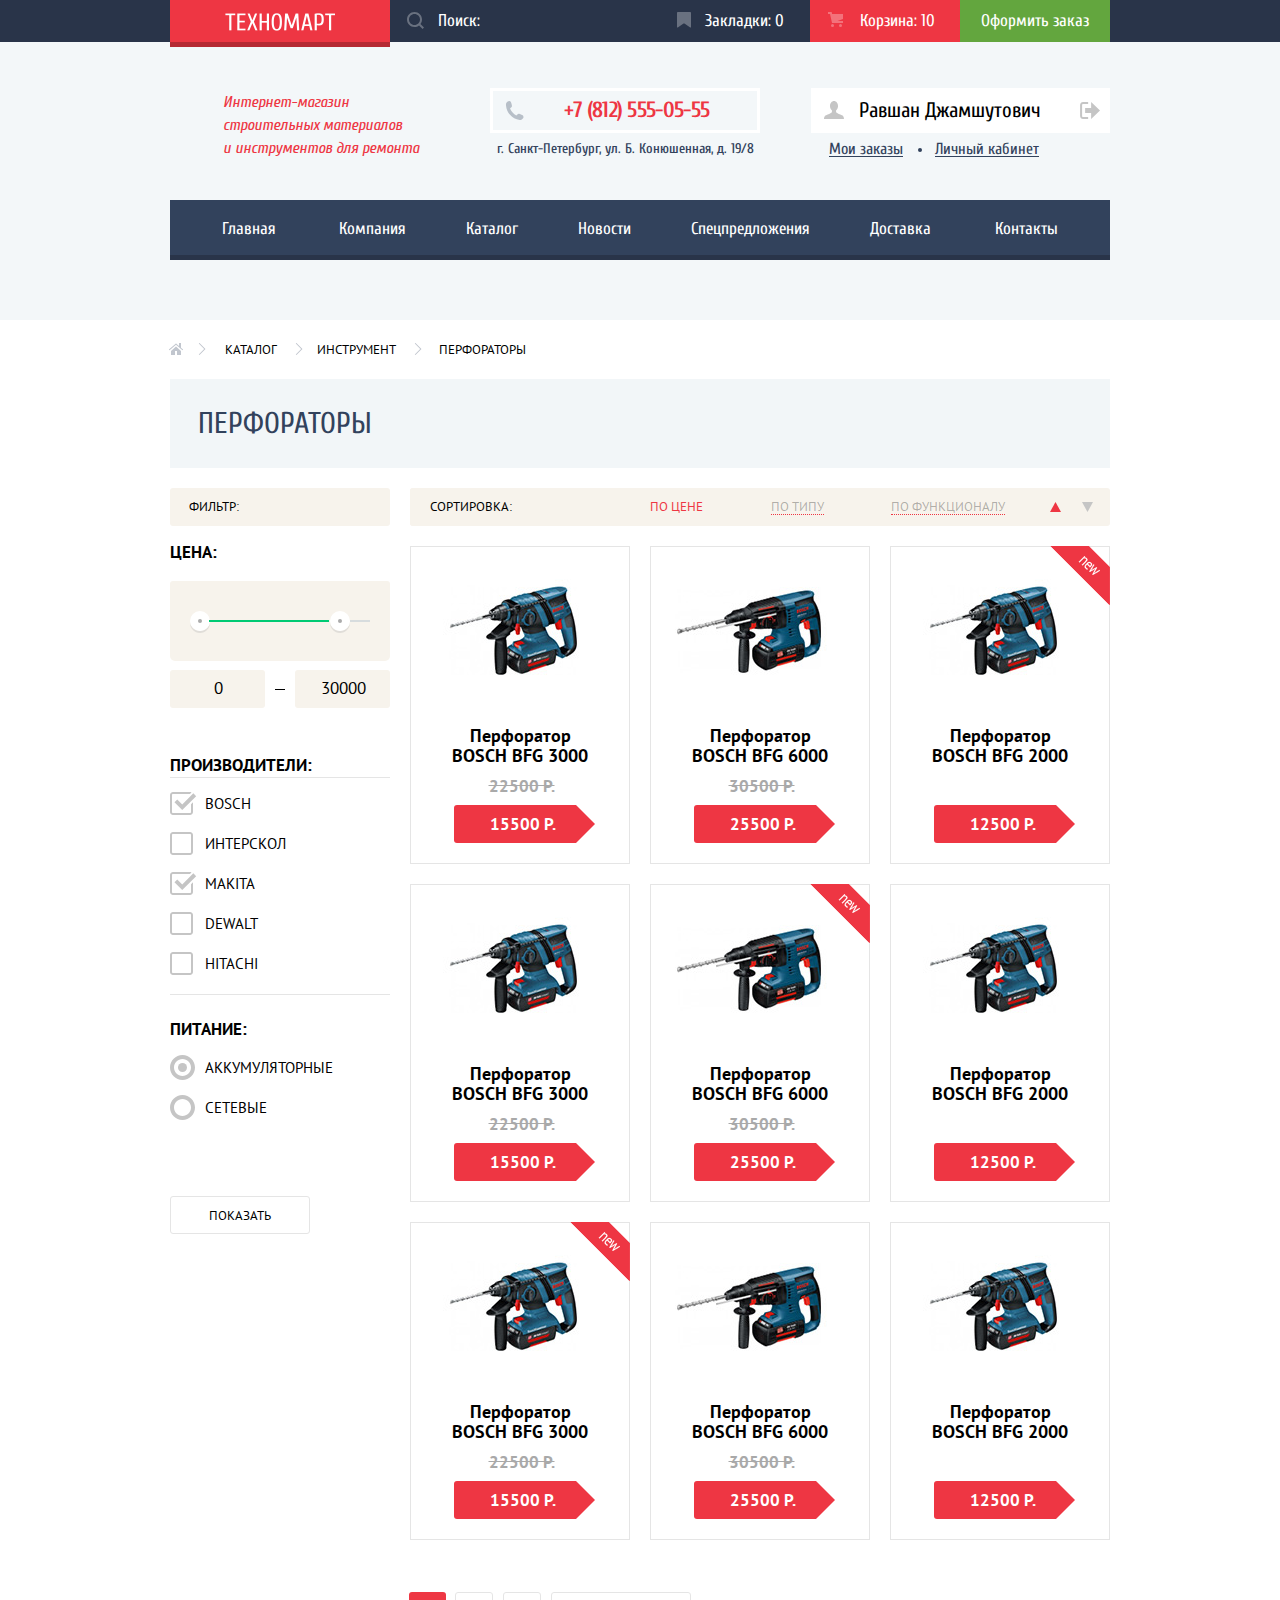
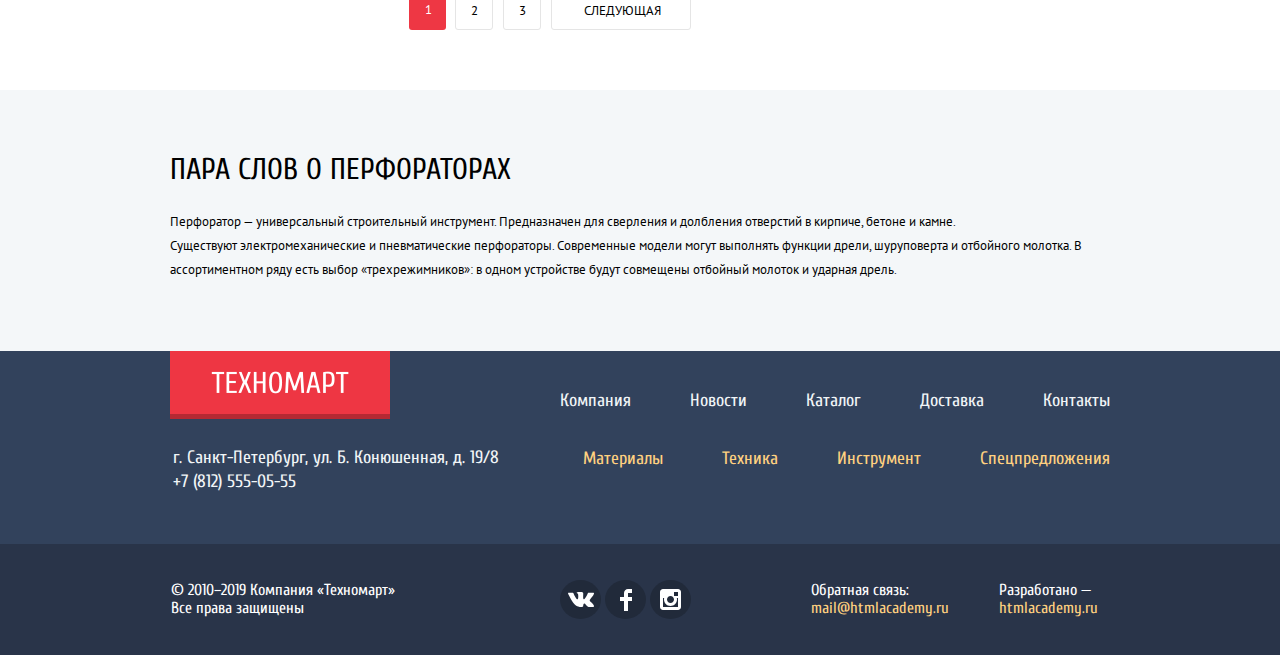
==== commit 023bd418: "Правки по критериям" ====
--- a/perforators.html
+++ b/perforators.html
@@ -10,7 +10,7 @@
   <link href="css/style-min.css" rel="stylesheet">
 </head>
 
-<body>
+<body class="inner-page">
   <header class="main-header">
     <div class="header-top">
       <div class="container header-top-container">
@@ -128,20 +128,26 @@
           <fieldset>
             <legend class="filters-type">Фильтр:</legend>
           </fieldset>
-          <fieldset>
+          <fieldset class="price-filter">
             <legend class="filters-label">Цена:</legend>
             <div class="filter-price-range">
               <button type="button" class="btn-price-range price-range-min"
-                aria-label="Выбрать минимальную цену"></button>
+                aria-label="Выбрать минимальную цену ползунок"></button>
               <div class="price-range-current">
               </div>
               <button type="button" class="btn-price-range price-range-max"
-                aria-label="Выбрать максимальную цену"></button>
+                aria-label="Выбрать максимальную цену ползунок"></button>
               <div class="price-range-out">
               </div>
             </div>
-            <input type="text" name="min-price-value" class="price-value min-price" value="0"> <span>—</span>
-            <input type="text" name="max-price-value" class="price-value max-price" value="30000">
+            <label>
+              <input type="text" name="min-price-value" class="price-value min-price" value="0"
+                aria-label="Введите минимальную цену">
+            </label>
+            <label>
+              <input type="text" name="max-price-value" class="price-value max-price" value="30000"
+                aria-label="Введите максимальную цену">
+            </label>
           </fieldset>
           <fieldset class="brands-filter">
             <legend class="filters-label">Производители:</legend>
@@ -154,22 +160,22 @@
               <li class="filter-option">
                 <input class="visually-hidden filters-input filters-input-checkbox" type="checkbox" name="interskol"
                   id="check-interskol">
-                <label for="check-interskol"> Интерскол</label>
+                <label for="check-interskol">Интерскол</label>
               </li>
               <li class="filter-option">
                 <input class="visually-hidden filters-input filters-input-checkbox" type="checkbox" checked
                   name="Makita" id="check-makita">
-                <label for="check-makita"> Makita</label>
+                <label for="check-makita">Makita</label>
               </li>
               <li class="filter-option">
                 <input class="visually-hidden filters-input filters-input-checkbox" type="checkbox" name="DeWalt"
                   id="check-dewalt">
-                <label for="check-dewalt"> DeWalt</label>
+                <label for="check-dewalt">DeWalt</label>
               </li>
               <li class="filter-option">
                 <input class="visually-hidden filters-input filters-input-checkbox" type="checkbox" name="Hitachi"
                   id="check-hitachi">
-                <label for="check-hitachi"> Hitachi</label>
+                <label for="check-hitachi">Hitachi</label>
               </li>
             </ul>
           </fieldset>
@@ -226,9 +232,8 @@
           <ul class="catalog-list catalog-list-inner">
             <li class="catalog-item">
               <p class="actions">
-                <button class="btn btn-buy">
-                  <img src="img/svg/cart-icon.svg" width="15" height="15" alt="">Купить</button>
-                <button class="btn btn-bookmark">В закладки</button>
+                <a href="#" class="btn btn-buy"> Купить</a>
+                <a href="#" class="btn btn-bookmark">В закладки</a>
               </p>
               <img src="img/products/bosch/bosch-bfg-3000.jpg" width="218" height="170" alt="Перфоратор Bosch BFG 3000">
               <h3 class="catalog-item-product"><a href="#">Перфоратор BOSCH BFG 3000</a></h3>
@@ -237,21 +242,18 @@
             </li>
             <li class="catalog-item">
               <p class="actions">
-                <button class="btn btn-buy">
-                  <img src="img/svg/cart-icon.svg" width="15" height="15" alt="">Купить</button>
-                <button class="btn btn-bookmark">В закладки</button>
+                <a href="#" class="btn btn-buy"> Купить</a>
+                <a href="#" class="btn btn-bookmark">В закладки</a>
               </p>
               <img src="img/products/bosch/bosch-bfg-6000.jpg" width="218" height="170" alt="Перфоратор Bosch BFG 6000">
               <h3 class="catalog-item-product"><a href="#">Перфоратор BOSCH BFG 6000</a></h3>
               <p class="price-old">30500 Р.</p>
               <p class="price-current">25500 Р.</p>
             </li>
-            <li class="catalog-item no-discount">
-              <span class="flag flag-new">новинка</span>
-              <p class="actions">
-                <button class="btn btn-buy">
-                  <img src="img/svg/cart-icon.svg" width="15" height="15" alt="">Купить</button>
-                <button class="btn btn-bookmark">В закладки</button>
+            <li class="catalog-item no-discount flag flag-new">
+              <p class="actions">
+                <a href="#" class="btn btn-buy"> Купить</a>
+                <a href="#" class="btn btn-bookmark">В закладки</a>
               </p>
               <img src="img/products/bosch/bosch-bfg-3000.jpg" width="218" height="170" alt="Перфоратор Bosch BFG 3000">
               <h3 class="catalog-item-product"><a href="#">Перфоратор BOSCH BFG 2000</a></h3>
@@ -259,21 +261,18 @@
             </li>
             <li class="catalog-item">
               <p class="actions">
-                <button class="btn btn-buy">
-                  <img src="img/svg/cart-icon.svg" width="15" height="15" alt="">Купить</button>
-                <button class="btn btn-bookmark">В закладки</button>
+                <a href="#" class="btn btn-buy"> Купить</a>
+                <a href="#" class="btn btn-bookmark">В закладки</a>
               </p>
               <img src="img/products/bosch/bosch-bfg-3000.jpg" width="218" height="170" alt="Перфоратор Bosch BFG 3000">
               <h3 class="catalog-item-product"><a href="#">Перфоратор BOSCH BFG 3000</a></h3>
               <p class="price-old">22500 Р.</p>
               <p class="price-current">15500 Р.</p>
             </li>
-            <li class="catalog-item">
-              <span class="flag flag-new">новинка</span>
-              <p class="actions">
-                <button class="btn btn-buy">
-                  <img src="img/svg/cart-icon.svg" width="15" height="15" alt="">Купить</button>
-                <button class="btn btn-bookmark">В закладки</button>
+            <li class="catalog-item flag flag-new">
+              <p class="actions">
+                <a href="#" class="btn btn-buy"> Купить</a>
+                <a href="#" class="btn btn-bookmark">В закладки</a>
               </p>
               <img src="img/products/bosch/bosch-bfg-6000.jpg" width="218" height="170" alt="Перфоратор Bosch BFG 6000">
               <h3 class="catalog-item-product"><a href="#">Перфоратор BOSCH BFG 6000</a></h3>
@@ -282,20 +281,17 @@
             </li>
             <li class="catalog-item no-discount">
               <p class="actions">
-                <button class="btn btn-buy">
-                  <img src="img/svg/cart-icon.svg" width="15" height="15" alt="">Купить</button>
-                <button class="btn btn-bookmark">В закладки</button>
+                <a href="#" class="btn btn-buy"> Купить</a>
+                <a href="#" class="btn btn-bookmark">В закладки</a>
               </p>
               <img src="img/products/bosch/bosch-bfg-3000.jpg" width="218" height="170" alt="Перфоратор Bosch BFG 3000">
               <h3 class="catalog-item-product"><a href="#">Перфоратор BOSCH BFG 2000</a></h3>
               <p class="price-current">12500 Р.</p>
             </li>
-            <li class="catalog-item">
-              <span class="flag flag-new">новинка</span>
-              <p class="actions">
-                <button class="btn btn-buy">
-                  <img src="img/svg/cart-icon.svg" width="15" height="15" alt="">Купить</button>
-                <button class="btn btn-bookmark">В закладки</button>
+            <li class="catalog-item flag flag-new">
+              <p class="actions">
+                <a href="#" class="btn btn-buy"> Купить</a>
+                <a href="#" class="btn btn-bookmark">В закладки</a>
               </p>
               <img src="img/products/bosch/bosch-bfg-3000.jpg" width="218" height="170" alt="Перфоратор Bosch BFG 3000">
               <h3 class="catalog-item-product"><a href="#">Перфоратор BOSCH BFG 3000</a></h3>
@@ -304,9 +300,8 @@
             </li>
             <li class="catalog-item">
               <p class="actions">
-                <button class="btn btn-buy">
-                  <img src="img/svg/cart-icon.svg" width="15" height="15" alt="">Купить</button>
-                <button class="btn btn-bookmark">В закладки</button>
+                <a href="#" class="btn btn-buy"> Купить</a>
+                <a href="#" class="btn btn-bookmark">В закладки</a>
               </p>
               <img src="img/products/bosch/bosch-bfg-6000.jpg" width="218" height="170" alt="Перфоратор Bosch BFG 6000">
               <h3 class="catalog-item-product"><a href="#">Перфоратор BOSCH BFG 6000</a></h3>
@@ -315,9 +310,8 @@
             </li>
             <li class="catalog-item no-discount">
               <p class="actions">
-                <button class="btn btn-buy">
-                  <img src="img/svg/cart-icon.svg" width="15" height="15" alt="">Купить</button>
-                <button class="btn btn-bookmark">В закладки</button>
+                <a href="#" class="btn btn-buy"> Купить</a>
+                <a href="#" class="btn btn-bookmark">В закладки</a>
               </p>
               <img src="img/products/bosch/bosch-bfg-3000.jpg" width="218" height="170" alt="Перфоратор Bosch BFG 3000">
               <h3 class="catalog-item-product"><a href="#">Перфоратор BOSCH BFG 2000</a></h3>
@@ -383,13 +377,20 @@
           Все права защищены
         </p>
         <ul class="footer-social">
-          <li><a class="social-btn social-btn-vk" href="#"><span class="visually-hidden">Вконтакте</span>
+          <li>
+            <a class="social-btn social-btn-vk" href="#">
+              <span class="visually-hidden">Вконтакте</span>
             </a>
           </li>
-          <li><a class="social-btn social-btn-fb" href="#"><span class="visually-hidden">Фейсбук</span>
+          <li>
+            <a class="social-btn social-btn-fb" href="#">
+              <span class="visually-hidden">Фейсбук</span>
             </a>
           </li>
-          <li><a class="social-btn social-btn-inst" href="#"><span class="visually-hidden">Инстаграм</span></a>
+          <li>
+            <a class="social-btn social-btn-inst" href="#">
+              <span class="visually-hidden">Инстаграм</span>
+            </a>
           </li>
         </ul>
         <p class="copyright-link">
--- a/css/style-min.css
+++ b/css/style-min.css
@@ -1 +1 @@
-@font-face{font-weight:400;font-size:16px;font-family:"cuprumitalic";src:url(../fonts/cuprumitalic.woff2) format("woff2"),url(../fonts/cuprumitalic.woff) format("woff")}html{-webkit-box-sizing:border-box;box-sizing:border-box}*,*::before,*::after{-webkit-box-sizing:inherit;box-sizing:inherit}body{min-width:960px;padding:0;font-size:14px;font-family:"Cuprum",Arial,sans-serif;color:black}a{text-decoration:none}img{max-width:100%}.container{width:960px;margin:0 auto;padding:0 10px;overflow:hidden}.btn{display:block;width:140px;padding:0;padding-top:11px;padding-bottom:9px;font-size:14px;line-height:18px;text-align:center;color:white;text-transform:uppercase;background-color:#ee3643;border-radius:3px}.visually-hidden{position:absolute;width:1px;height:1px;margin:-1px;padding:0;overflow:hidden;white-space:nowrap;border:0;clip:rect(0 0 0 0);-webkit-clip-path:inset(100%);clip-path:inset(100%)}.main-header{width:100%;margin-bottom:23px;padding-bottom:60px;color:#32425c;background-color:#f3f7f9}.header-top,.top-menu{display:-webkit-box;display:-ms-flexbox;display:flex;height:42px;margin-bottom:46px;background-color:#293449}.header-top-container{display:-webkit-box;display:-ms-flexbox;display:flex}.main-header-logo{position:relative;-ms-flex-negative:0;flex-shrink:0;-webkit-box-sizing:content-box;box-sizing:content-box;width:220px;height:42px;background-color:#ee3643;border-bottom:5px solid #b52933}.main-header-logo img{position:absolute;top:13px;left:25%}.search-field{position:relative;display:-webkit-box;display:-ms-flexbox;display:flex}.top-menu input[type=search]{width:270px;height:42px;padding-left:49px;border:none;outline:none}.top-menu input[type=search]::placeholder{position:relative;top:-1px;right:1px}.top-menu svg{position:absolute;top:12px;left:17px;fill:rgba(255,255,255,.3)}.search-field svg{left:14px}.cart svg{left:18px}.cart-full svg{fill:rgba(255,255,255,.3)}.top-menu-link:hover svg,.top-menu-link:focus svg,.search-field:hover svg{fill:white}.top-menu a:active svg{fill:rgba(255,255,255,.5)}.top-menu a,.top-menu input[type=search],.top-menu input[type=search]::-webkit-input-placeholder,.site-navigation a{color:white;background-color:#293449}.top-menu a,.top-menu input[type=search],.top-menu input[type=search]:-ms-input-placeholder,.site-navigation a{color:white;background-color:#293449}.top-menu a,.top-menu input[type=search],.top-menu input[type=search]::-ms-input-placeholder,.site-navigation a{color:white;background-color:#293449}.top-menu a,.top-menu input[type=search],.top-menu input[type=search]::placeholder,.site-navigation a{color:white;background-color:#293449}.btn-search{position:absolute;left:3px;width:45px;height:42px;background-color:transparent;border:none}input[name=site-search]:focus~.btn-search>svg{fill:#f0525d}.top-menu input[type=search]:focus,.top-menu input[type=search]:focus::-webkit-input-placeholder,input[type=search]:focus~.btn-search{color:black;background-color:white;border:none}.top-menu input[type=search]:focus,.top-menu input[type=search]:focus:-ms-input-placeholder,input[type=search]:focus~.btn-search{color:black;background-color:white;border:none}.top-menu input[type=search]:focus,.top-menu input[type=search]:focus::-ms-input-placeholder,input[type=search]:focus~.btn-search{color:black;background-color:white;border:none}.top-menu input[type=search]:focus,.top-menu input[type=search]:focus::placeholder,input[type=search]:focus~.btn-search{color:black;background-color:white;border:none}.top-menu a{position:relative;display:block;width:150px;padding:12px;padding-left:30px;text-align:center}.btn:hover,.btn:focus,.main-header-logo:hover,.main-header-logo:focus{background-color:#ca2c37}.btn:active,.main-header-logo:active{background-color:#ba2732}.top-menu,.site-navigation{font-size:17px;line-height:17px}.top-menu .btn-make-order{padding:10px 0;padding-top:12px;font-size:17px;line-height:18px;text-transform:none;background-color:#63a63e;border-radius:0}.top-menu a:hover,.top-menu a:focus{background-color:#212a3a}.top-menu .btn-make-order:hover,.top-menu .btn-make-order:focus{background-color:#5fbb2d}.top-menu a:active{color:rgba(255,255,255,.5);background-color:#161d29}.top-menu .btn-make-order:active{background-color:#518534}.top-menu .cart-full{padding-left:37px;background-color:#ee3643}.header-middle .container{display:-webkit-box;display:-ms-flexbox;display:flex;-webkit-box-orient:horizontal;-webkit-box-direction:normal;-ms-flex-direction:row;flex-direction:row;-webkit-box-pack:justify;-ms-flex-pack:justify;justify-content:space-between;margin-bottom:24px}.page-header{-ms-flex-negative:0;flex-shrink:0;width:320px;margin:0;margin-top:3px;padding:0;padding-right:50px;padding-left:53px;font-weight:570;font-size:16px;line-height:23px;font-family:"cuprumitalic","Cuprum",Arial;color:#ee3643;letter-spacing:0}.header-contacts{margin-top:0;margin-right:51px;font-weight:500;font-size:14px;line-height:27px;text-align:center;color:#32425c}.header-contacts a{position:relative;display:block;width:270px;margin-bottom:2px;padding:8px 0;padding-bottom:9px;padding-left:23px;font-weight:700;font-size:22px;line-height:22px;color:#ee3643;letter-spacing:-.7px;border:3px solid #fff}.header-contacts img{position:absolute;top:10px;left:12px}.site-navigation,.user-navigation{margin:0;margin-bottom:8px;padding:0;list-style:none}.user-navigation{display:-webkit-box;display:-ms-flexbox;display:flex;-webkit-box-orient:horizontal;-webkit-box-direction:normal;-ms-flex-direction:row;flex-direction:row;-webkit-box-pack:start;-ms-flex-pack:start;justify-content:flex-start;-webkit-box-sizing:content-box;box-sizing:content-box;width:299px}.user-navigation-inner{background-color:white}.login-link{padding:0;font-size:21px;line-height:21px;color:black}.login-link a{position:relative;display:block;padding:12px 25px;text-align:center;color:black;background-color:white}.login-link svg{position:absolute;fill:#c5c5c5}.link-sign-in{width:121px;margin-right:10px;margin-left:18px}.link-sign-in a{padding-left:46px}.link-sign-in svg{top:14px;left:14px}.link-sign-up{width:150px}.login-link a:hover,.profile-navigation a:hover{color:#ee3643}.login-link:hover svg,.logged-in:hover svg{fill:black}.logged-in a{position:relative;width:240px;padding:12px 0;padding-left:19px}.logged-in svg{top:13px;left:13px}.logged-in a:hover{color:black}.log-off a{position:relative;width:40px;min-height:45px;padding:0}.log-off svg{position:absolute;top:14px;left:9px}.login-link a:active,.profile-navigation a:active{color:rgba(0,0,0,.3)}.login-link a:active svg{fill:rgba(0,0,0,.3)}.profile-navigation{display:-webkit-box;display:-ms-flexbox;display:flex;-webkit-box-orient:horizontal;-webkit-box-direction:normal;-ms-flex-direction:row;flex-direction:row;-webkit-box-pack:start;-ms-flex-pack:start;justify-content:flex-start;margin:0;padding:0;padding-left:18px;list-style:none;font-size:16px;line-height:16px}.profile-link a{position:relative;display:block;height:16px;margin-right:32px;color:#32425c;border-bottom:1px solid #32425c}.profile-link a:hover{border-bottom-color:#ee3643}.profile-link a:active{border-bottom-color:rgba(0,0,0,.3)}.profile-link:not(:last-child) a::after{content:"";position:absolute;top:7px;right:-19px;display:block;width:4px;height:4px;background-color:#32425c;border-radius:50%}.site-navigation{display:-webkit-box;display:-ms-flexbox;display:flex;-ms-flex-wrap:wrap;flex-wrap:wrap;-webkit-box-pack:start;-ms-flex-pack:start;justify-content:flex-start;width:100%;margin:0;padding:0;background-color:#32425c;border-bottom:5px solid #293449}.site-navigation a{display:block;-webkit-box-sizing:content-box;box-sizing:content-box;padding:18px 30px;padding-top:20px;text-align:center;background-color:#32425c}.main-page-link a{padding-right:33px;padding-left:52px}.contacts-page-link a{padding-right:51px;padding-left:34px}.site-navigation a:hover,.site-navigation a:focus{background-color:#293449;border-bottom-color:#293449}.site-navigation a:active{color:rgba(255,255,255,.6);background-color:#1d2739;border-bottom-color:#1d2739}.breadcrumbs{position:relative;display:-webkit-box;display:-ms-flexbox;display:flex;-webkit-box-orient:horizontal;-webkit-box-direction:normal;-ms-flex-direction:row;flex-direction:row;-ms-flex-wrap:wrap;flex-wrap:wrap;-webkit-box-pack:start;-ms-flex-pack:start;justify-content:flex-start;margin:0;padding:0;list-style:none;font-size:13px;line-height:18px;font-family:"PT Sans",Arial,sans-serif;text-transform:uppercase}.breadcrumbs a{position:relative;top:-2px;display:block;margin:0;margin-right:40px;color:black}.breadcrumbs a::after{content:"";position:absolute;top:2px;right:-42px;display:block;width:40px;height:12px;background-image:url(../img/svg/icon-right-small.svg);background-repeat:no-repeat;background-position:50% 0}.breadcrumbs-current{margin-left:3px}.breadcrumbs-current a::after{display:none}.breadcrumbs-homepage{position:relative;left:-2px;display:block;width:30px;height:12px;margin-right:25px;background-image:url(../img/svg/icon-home.svg);background-repeat:no-repeat}.breadcrumbs-homepage a::after{left:14px}.promo{margin-top:60px}.promo-features-list{display:-webkit-box;display:-ms-flexbox;display:flex;-webkit-box-orient:horizontal;-webkit-box-direction:normal;-ms-flex-direction:row;flex-direction:row;-ms-flex-wrap:wrap;flex-wrap:wrap;-webkit-box-pack:justify;-ms-flex-pack:justify;justify-content:space-between;margin-bottom:5px;padding-left:0;list-style:none}.promo-bottom{display:-webkit-box;display:-ms-flexbox;display:flex;-webkit-box-orient:horizontal;-webkit-box-direction:normal;-ms-flex-direction:row;flex-direction:row;-webkit-box-pack:start;-ms-flex-pack:start;justify-content:flex-start}.promo-features-side{display:-webkit-box;display:-ms-flexbox;display:flex;-webkit-box-orient:vertical;-webkit-box-direction:normal;-ms-flex-direction:column;flex-direction:column;-webkit-box-pack:start;-ms-flex-pack:start;justify-content:flex-start;margin-bottom:33px;margin-left:20px;padding:0}.promo-features-side .promo-item{margin-bottom:20px}.promo-item{position:relative;width:300px;height:123px;padding-left:23px;background-repeat:no-repeat}.promo-materials{background-color:#ffbf47;background-image:url(../img/svg/icon-materials.svg);background-position:213px 30px;background-size:44px 65px}.promo-instruments{background-color:#3bbce3;background-image:url(../img/svg/icon-instruments.svg);background-position:197px 32px;background-size:75px 61px}.promo-tech{background-color:#dc91d8;background-image:url(../img/svg/icon-tech.svg);background-position:191px 30px;background-size:78px 62px}.promo-sale{background-color:#8ed78f;background-image:url(../img/svg/icon-sale.svg);background-position:196px 26px;background-size:59px 72px}.promo-delivery{background-color:#ffbf47;background-image:url(../img/svg/icon-delivery.svg);background-position:191px 32px;background-size:78px 63px}.promo-item h2{margin-bottom:12px;font-size:24px;line-height:30px;color:white}.promo-item .btn-promo{width:135px;background-color:rgba(0,0,0,.1)}.btn-promo:hover,.btn-promo:focus{background-color:rgba(0,0,0,.2)}.btn-promo:active{background-color:rgba(0,0,0,.3)}.slider-btn{background-color:transparent;border:none}.slides{padding-left:0;list-style:none}.slider{position:relative;width:620px;max-height:266px}.slider-btn{position:absolute;top:128px}.slider-btn-back{left:25px;cursor:pointer}.slider-btn-next{right:20px;cursor:pointer}.slider-content{margin:0}.slider-content figcaption{position:absolute;top:0;left:0;padding-left:0;color:white}.slider-content{display:none}.slider-radio:first-of-type:checked~.slides .slider-content-1,.slider-radio:nth-of-type(2):checked~.slides .slider-content-2,.slider-content-current{display:block}.slider-btn:focus{border:1px solid #4d90fe;outline:none;-webkit-box-shadow:0 0 5px #4d90fe;box-shadow:0 0 5px #4d90fe}.slider-content h2{position:absolute;top:7px;left:25px;font-size:36px;line-height:36px;color:white;text-transform:uppercase}.slider-content p{position:absolute;top:57px;left:25px;width:300px;font-size:18px;line-height:24px}.slider-content .btn{position:absolute;top:220px;left:25px;width:195px;padding-left:49px;text-align:left}.slider-indicators{position:absolute;top:234px;left:295px;display:-webkit-box;display:-ms-flexbox;display:flex}.slider-indicator{left:30px;display:block;-webkit-box-sizing:content-box;box-sizing:content-box;width:6px;height:6px;margin-right:10px;background-color:white;border:2px solid white;border-radius:50%}.slider-radio:first-of-type:checked~.slider-indicators .slider-indicator:first-child,.slider-radio:nth-of-type(2):checked~.slider-indicators .slider-indicator:nth-child(2),.slider-indicator-current{background-color:#ee3643}.slider-indicator-active{background-color:#ee3643}.header-popular{padding-top:25px;padding-right:24px;padding-bottom:26px;padding-left:29px}.header-popular{display:-webkit-box;display:-ms-flexbox;display:flex;-webkit-box-pack:justify;-ms-flex-pack:justify;justify-content:space-between;margin-bottom:10px;background-color:#f9f5f0}.header-popular h2,.current-product{font-weight:400;font-size:30px;line-height:30px;color:#32425c;text-transform:uppercase}.header-popular h2{margin:0;margin-top:5px}.current-product{margin-top:18px;margin-bottom:20px;padding:30px 28px;padding-bottom:29px;background-color:#f2f6f8}.header-popular .btn{width:253px}.popular-brands .btn{padding:10px 0}.popular-brands-list{display:-webkit-box;display:-ms-flexbox;display:flex;-ms-flex-wrap:wrap;flex-wrap:wrap;-webkit-box-pack:start;-ms-flex-pack:start;justify-content:flex-start;margin:0;margin-bottom:75px;padding:0;list-style:none}.popular-brands-item{display:-webkit-box;display:-ms-flexbox;display:flex;-webkit-box-pack:center;-ms-flex-pack:center;justify-content:center;-webkit-box-align:center;-ms-flex-align:center;align-items:center;width:220px;height:145px;margin:10px 0;margin-right:20px;border:1px solid #ebebeb}.popular-brands-item:nth-child(4n){margin-right:0}.popular-brands-item:hover{-webkit-box-shadow:0 10px 25px rgba(0,0,0,.5);box-shadow:0 10px 25px rgba(0,0,0,.5)}.popular-brands-item:active{-webkit-box-shadow:0 4px 10px rgba(0,0,0,.5);box-shadow:0 4px 10px rgba(0,0,0,.5);opacity:.5}.popular-brands-item img{position:relative}.popular-brands-item:nth-of-type(1) img{top:1px}.popular-brands-item:nth-of-type(2) img,.popular-brands-item:nth-of-type(3) img{bottom:1px}.popular-brands-item:nth-of-type(4) img{bottom:6px;left:-1px}.popular-brands-item:nth-of-type(5) img{top:3px;left:3px}.popular-brands-item:nth-of-type(6) img{top:1px;left:-1px}.popular-brands-item:nth-of-type(7) img{left:1px}.popular-brands-item:nth-of-type(8) img{top:-2px;left:2px}.catalog-list{display:-webkit-box;display:-ms-flexbox;display:flex;-ms-flex-wrap:wrap;flex-wrap:wrap;-webkit-box-pack:start;-ms-flex-pack:start;justify-content:flex-start;-ms-flex-line-pack:center;align-content:center;margin:0;margin-bottom:11px;padding-left:0;list-style:none}.catalog-list h3{margin-top:5px;margin-bottom:1px;padding:0 30px;font-size:18px;line-height:20px;font-family:"PT Sans",Arial,sans-serif}.catalog-item-product a{color:black}.catalog-item{position:relative;width:220px;margin:10px 0;margin-right:20px;font-weight:700;text-align:center;border:1px solid #e5e5e5}.catalog-item img{max-width:100%;height:auto}.catalog-item .flag,.promo-item .flag{position:absolute;top:-1px;right:-1px;z-index:20;width:60px;height:60px;overflow:hidden;text-indent:-1000px}.promo-item .flag{top:0;right:0}.catalog-item .flag-new,.promo-item .flag-new{background-image:url(../img/new-flag.png);background-repeat:no-repeat;background-position:0 0}.catalog-index .catalog-item:nth-child(4n){margin-right:0}.catalog-list-inner{margin-bottom:42px;padding-left:0}.catalog-list-inner .catalog-item:nth-child(3n){margin-right:0}.price-old,.price-current{margin:0;padding:10px 30px;font-size:17px;line-height:18px;font-family:"PT sans",Arial,sans-serif;text-transform:uppercase}.price-old{min-height:20px;padding-left:33px;color:#a9a9a9;text-decoration:line-through}.price-current{position:relative;left:4px;width:141px;margin:0 auto;margin-bottom:20px;padding-left:27px;font-weight:550;color:white;background-color:#ee3643;border-radius:3px}.price-current::after{content:"";position:absolute;top:0;right:-19px;width:0;height:0;border:19px solid white;border-left-color:#ee3643}.no-discount .price-current{margin-top:39px}.catalog-list .btn{width:135px}.btn-buy,.btn-bookmark{position:absolute;left:40px;z-index:10;display:none;margin:0 auto;margin-bottom:8px;padding:10px 0;padding-bottom:7px;text-align:left;cursor:pointer}.btn-buy{top:30px;padding-left:50px;color:white;background-color:#63a63e;border:none;border-bottom:3px solid #367315;border-radius:3px}.btn-buy img{position:absolute;top:10px;left:15px;opacity:.3}.btn-buy:hover img,.btn-buy:active img{opacity:1}.btn-bookmark{top:75px;padding-top:9px;padding-bottom:5px;padding-left:33px;color:black;background-color:white;border:3px solid #64a63f;border-radius:3px}.catalog-item:hover>.actions,.catalog-item:hover .btn-bookmark,.catalog-item:hover .btn-buy{display:block}.catalog-item:hover{-webkit-box-shadow:0 10px 25px rgba(0,0,0,.5);box-shadow:0 10px 25px rgba(0,0,0,.5)}.actions{position:absolute;z-index:10;display:none;width:100%;height:40%;padding:40px 0;background-color:white}.btn-buy:hover,.btn-buy:focus{background-color:#5fbb2d}.btn-bookmark:hover,.btn-bookmark:focus{color:#32425c;background-color:white;border-color:#32425c}.btn-buy:active{background-color:#518534;border-bottom-color:#518534}.btn-bookmark:active{color:rgba(50,66,92,.3);border-color:rgba(50,66,92,.3)}.filters-catalog-container{display:-webkit-box;display:-ms-flexbox;display:flex;-webkit-box-orient:horizontal;-webkit-box-direction:normal;-ms-flex-direction:row;flex-direction:row;-webkit-box-pack:start;-ms-flex-pack:start;justify-content:flex-start}.sort-catalog{display:-webkit-box;display:-ms-flexbox;display:flex;-webkit-box-orient:vertical;-webkit-box-direction:normal;-ms-flex-direction:column;flex-direction:column;-ms-flex-wrap:nowrap;flex-wrap:nowrap;-webkit-box-pack:justify;-ms-flex-pack:justify;justify-content:space-between;width:700px}.filters fieldset{margin:0;padding:0;border:none}.filters-label{margin-top:0;margin-bottom:14px;font-weight:700;font-size:17px;line-height:30px;font-family:"PT Sans",Arial,sans-serif;text-transform:uppercase}.sort-list,.filters-list{margin:0;padding-left:0;list-style:none}.filters-type,.sort h3,.sort-option{font-weight:400;font-size:13px;line-height:14px;font-family:"PT Sans",Arial,sans-serif;text-transform:uppercase;background-color:#f7f3ec}.sort{display:-webkit-box;display:-ms-flexbox;display:flex;-webkit-box-orient:horizontal;-webkit-box-direction:normal;-ms-flex-direction:row;flex-direction:row;-ms-flex-wrap:wrap;flex-wrap:wrap;-webkit-box-pack:start;-ms-flex-pack:start;justify-content:flex-start;width:700px;margin-bottom:10px}.sort-list{display:-webkit-box;display:-ms-flexbox;display:flex;-webkit-box-orient:horizontal;-webkit-box-direction:normal;-ms-flex-direction:row;flex-direction:row;-ms-flex-wrap:wrap;flex-wrap:wrap;-webkit-box-pack:start;-ms-flex-pack:start;justify-content:flex-start;width:400px;margin:0;padding:12px 0;padding-bottom:11px}.sort,.filter-price-range,.price-value{background-color:#f7f3ec;border-radius:3px}.sort-list li{margin-right:68px}.sort-list-how li{margin:0}.sort-list-how{justify-content:space-between;width:60px}.sort h3{width:150px;margin:0;margin-right:90px;padding:12px 20px;border-radius:3px}.sort-option{display:block;color:rgba(0,0,0,.3);border-bottom:1px dotted #ee3643}.sort-list li:nth-child(3n){margin-right:0}.sort-option-how{position:relative;display:block;width:28px;font-size:0}.sort-option-how svg{position:absolute;top:2px;fill:#c5c5c5}.sort-current,.sort-current svg{color:#ee3643;fill:#ee3643}.sort-option:hover,.sort-option:focus{color:black;border-bottom-style:solid}.sort-current{border:none}.sort-current:hover,.sort-current:focus{border-bottom:1px solid #ee3643}.sort-option-how:hover,.sort-option-how:focus{border:none}.sort-option-how:hover svg,.sort-option-how:focus>svg{fill:black}.filters{display:-webkit-box;display:-ms-flexbox;display:flex;-webkit-box-orient:horizontal;-webkit-box-direction:normal;-ms-flex-direction:row;flex-direction:row;width:220px;margin-right:20px}.filters-type{display:block;width:100%;margin-bottom:11px;padding:12px 19px;font-weight:400;border-radius:3px}.filter-price-range{position:relative;width:220px;height:80px;margin-bottom:9px;border-bottom-right-radius:5px;border-bottom-left-radius:5px}.price-range-current{position:absolute;top:39px;left:39px;-webkit-box-sizing:padding-box;box-sizing:padding-box;width:120px;height:2px;background-color:#00ca74}.btn-price-range{position:absolute;display:block;width:20px;height:23px;font-size:0;background-color:transparent;background-image:url(../img/svg/filter-button.svg);border:none}.price-range-min{top:30px;left:20px}.price-range-max{top:30px;right:40px}.price-range-out{position:relative;top:39px;left:180px;width:20px;height:2px;background-color:#d7dcde}.price-value{width:95px;margin:0;margin-bottom:42px;padding-top:9px;padding-bottom:11px;font-size:17px;line-height:18px;font-family:"PT Sans",Arial,sans-serif;text-align:center;text-transform:uppercase;border:none;border-radius:3px}.min-price{padding-left:6px}.max-price{padding-left:4px}.filters span{margin:0 6px;margin-right:3px;font-size:16px;line-height:18px;font-family:"PT Sans",Arial,sans-serif}.filters .brands-filter{position:relative;width:220px;margin-bottom:20px}.brands-filter .filters-label{margin-bottom:14px}.brands-filter::before,.brands-filter::after{content:"";position:absolute;display:block;width:220px;height:1px;background-color:#e5e5e5}.brands-filter::before{top:-17px}.filter-option{margin-bottom:20px;font-size:15px;line-height:20px;font-family:"PT Sans",Arial,sans-serif;text-transform:uppercase}.filters-input~label{position:relative;padding-left:35px}.filters-input~label::before{content:"";position:absolute;top:-10px;left:0;width:30px;height:40px;background-repeat:no-repeat;background-position:0 8px}.filters-input-checkbox~label::before{background-image:url(../img/svg/checkbox-off.svg)}.filters-input-checkbox:checked~label::before{background-image:url(../img/svg/checkbox-on.svg)}.filters-input-radio~label::before{background-image:url(../img/svg/radio-off.svg);background-position:0 7px}.filters-input-radio:checked~label::before{background-image:url(../img/svg/radio-on.svg)}.filters-input:focus~label{outline:2px solid #c5c5c5;outline-offset:5px}.filters-input:disabled~label{color:rgba(0,0,0,.4)}.btn-submit{margin-top:58px;padding:10px 0;padding-bottom:8px}.btn-submit,.pagination-item{font-size:13px;line-height:18px;font-family:"PT Sans",Arial,sans-serif;color:black;background-color:white;border:1px solid #e5e5e5}.pagination{margin:0 auto}.pagination-list{display:-webkit-box;display:-ms-flexbox;display:flex;-webkit-box-orient:horizontal;-webkit-box-direction:normal;-ms-flex-direction:row;flex-direction:row;-ms-flex-wrap:wrap;flex-wrap:wrap;-webkit-box-pack:start;-ms-flex-pack:start;justify-content:flex-start;margin:0;margin-bottom:60px;padding-left:239px;list-style:none}.pagination-item a,.pagination-item:hover,.pagination-item:focus,.pagination-item:active,.pagination-item a:hover,.pagination-item a:focus,.pagination-item a:active{color:black}.pagination-item{width:38px;height:38px;margin-right:10px;padding-top:9px;padding-left:15px;font-size:13px;line-height:18px;text-transform:uppercase;border-radius:3px}.pagination-item-current{width:40px;margin-right:9px;padding:10px;padding-left:16px;color:white;background-color:#ee3744}.pagination-item-next{width:140px;padding:9px 0;padding-left:32px}.btn-submit:hover,.pagination-item:hover,.btn-submit:focus,.pagination-item:focus{background-color:white;border-color:#bdc6ca}.btn-submit:active,.pagination-item:active{color:black;border-color:#ee3744}.services-container{display:-webkit-box;display:-ms-flexbox;display:flex;-webkit-box-orient:horizontal;-webkit-box-direction:normal;-ms-flex-direction:row;flex-direction:row;-webkit-box-pack:start;-ms-flex-pack:start;justify-content:flex-start}.services,.about-product{background-color:#f4f7f9}.services p,.index-columns p{font-size:13px;line-height:24px;font-family:"PT Sans",Arial,sans-serif}.services h2{padding-top:65px}.services-promo{width:400px;margin-bottom:20px;padding:1px}.services-list{position:relative;left:81px;padding-left:0}.services-toggle{position:relative;width:240px;margin-bottom:50px;padding:34px 0;list-style:none}.services-toggle::after{content:"";position:absolute;top:-5px;right:0;display:block;width:10px;height:272px;background-image:url(../img/services-shadow.png);background-repeat:no-repeat;background-position:50% 50%}.service-item{width:700px;min-height:260px;background-repeat:no-repeat}.services h3{margin-top:31px;margin-bottom:25px;font-weight:400;font-size:36px;line-height:36px;color:#32425c;text-transform:uppercase}.service-item-delivery{background-image:url(../img/delivery.png);background-position:150px 26px}.service-item-delivery p{width:275px}.service-item-warranty{background-image:url(../img/guarantee.png);background-position:240px 5px}.service-item-warranty p{width:375px}.service-item-credit{background-image:url(../img/credit.png);background-position:168px -2px}.service-item-credit p{margin-bottom:30px}.btn-order-credit{display:block;width:195px;margin-bottom:10px;background-color:#ff5357}.service-item{display:none}.service-item-current{display:block}.services-radio:first-of-type:checked~.services-list .service-item-delivery,.services-radio:nth-of-type(2):checked~.services-list .service-item-warranty,.services-radio:nth-of-type(3):checked~.services-list .service-item-credit{display:block}.btn-services{display:block;width:240px;padding:17px 20px;padding-top:13px;padding-left:22px;font-weight:700;font-size:21px;line-height:30px;text-align:left;color:white;background-color:#32425c;border-top:1px solid #405069;border-right:none;border-bottom:1px solid #293449;border-left:none;cursor:pointer}.services-radio:first-of-type:checked~.services-toggle .btn-delivery,.services-radio:nth-of-type(2):checked~.services-toggle .btn-warranty,.services-radio:nth-of-type(3):checked~.services-toggle .btn-credit{padding:18px 20px;padding-top:14px;padding-left:22px;color:#32425c;background-color:white;border:none}.btn-services:hover{color:white;background-color:#293449}.btn-services-current{color:#32425c;background-color:white;border:none}.about-product-container{padding-top:40px;padding-bottom:56px}.about-product{font-size:13px;line-height:24px;font-family:"PT Sans",Arial,sans-serif}.services h2,.index-columns h2,.about-product h2{font-weight:400;font-size:30px;line-height:30px;font-family:"Cuprum",Arial,sans-serif;color:black;text-transform:uppercase}.services-list{list-style:none}.index-columns{display:-webkit-box;display:-ms-flexbox;display:flex;-webkit-box-orient:horizontal;-webkit-box-direction:normal;-ms-flex-direction:row;flex-direction:row;-webkit-box-pack:start;-ms-flex-pack:start;justify-content:flex-start;padding:10px;padding-top:55px}.about-us{-ms-flex-negative:0;flex-shrink:0;width:530px;margin-right:110px;font-weight:500}.about-us-promo{margin-bottom:24px;letter-spacing:.15px}.about-us-delivery{margin-bottom:21px}.about-us .btn{width:220px}.delivery-company-list{margin:0;margin-bottom:36px;padding-left:36px;list-style:none;font-size:18px;line-height:20px}.delivery-company-list li{position:relative;margin-bottom:20px}.delivery-company-list li::before{content:"";position:absolute;top:9px;left:-36px;display:block;width:25px;height:2px;background-color:#ee3643}.contacts{-ms-flex-negative:0;flex-shrink:0;width:300px}.contacts p{width:180px;margin-bottom:31px}.contacts .btn{width:300px;margin-top:36px;margin-bottom:76px;padding-left:64px;text-align:left}.about-us-delivery{width:390px;margin-top:0}.main-footer{background-color:#32425c}.footer-top .container{display:-webkit-box;display:-ms-flexbox;display:flex;-webkit-box-orient:horizontal;-webkit-box-direction:normal;-ms-flex-direction:row;flex-direction:row;min-height:193px}.main-footer-logo{display:block;-webkit-box-sizing:content-box;box-sizing:content-box;width:220px;height:63px;margin-bottom:27px;background-color:#ee3643;border-bottom:5px solid #b52933}.main-footer-logo img{position:relative;top:20px;left:41px}.footer-contacts{width:330px;margin-top:0;margin-right:0;padding-left:3px}.footer-phone{color:white;text-decoration:none}.footer-site-navigation,.footer-store-navigation{display:-webkit-box;display:-ms-flexbox;display:flex;-webkit-box-orient:horizontal;-webkit-box-direction:normal;-ms-flex-direction:row;flex-direction:row;-ms-flex-wrap:wrap;flex-wrap:wrap;-webkit-box-pack:end;-ms-flex-pack:end;justify-content:flex-end;width:610px;margin-right:0;padding:0;padding-top:24px;list-style:none}.footer-store-navigation{padding-top:20px}.footer-store-navigation a,.footer-site-navigation a{display:block;margin-right:59px}.footer-store-navigation li:last-child,.footer-site-navigation li:last-child{margin-right:-59px}.footer-top a,.footer-top p{font-size:18px;line-height:24px;font-family:"Cuprum",Arial,sans-serif;color:#f1f5f7}.main-footer-logo:hover,.main-footer-logo:focus{background-color:#ca2c37}.main-footer-logo:active{background-color:#ba2732}.footer-store-navigation a{color:#ffd180}.main-footer a:hover{text-decoration:underline}.footer-store-navigation a:active,.footer-site-navigation a:active{opacity:.5}.footer-bottom{font-size:16px;line-height:18px;color:white;background-color:#293449}.footer-bottom .container{display:-webkit-box;display:-ms-flexbox;display:flex;-webkit-box-orient:horizontal;-webkit-box-direction:normal;-ms-flex-direction:row;flex-direction:row;-webkit-box-pack:start;-ms-flex-pack:start;justify-content:flex-start;padding-top:20px;padding-bottom:20px}.footer-copyright{-ms-flex-negative:0;flex-shrink:0;width:230px;margin-right:160px;padding:1px}.footer-social{display:-webkit-box;display:-ms-flexbox;display:flex;-ms-flex-negative:0;flex-shrink:0;-webkit-box-orient:horizontal;-webkit-box-direction:normal;-ms-flex-direction:row;flex-direction:row;-ms-flex-wrap:wrap;flex-wrap:wrap;width:220px;margin-right:31px;padding-left:0;list-style:none}.social-btn{position:relative;display:block;width:41px;height:39px;margin-right:4px;background-color:#212a3a;background-repeat:no-repeat;background-position:50% 50%;border-radius:50%}.social-btn:hover,.social-btn:active{background-color:#ee3643}.social-btn-vk{background-image:url(../img/svg/vk-icon.svg)}.social-btn-fb{background-image:url(../img/svg/fb-icon.svg)}.social-btn-inst{margin-right:0;background-image:url(../img/svg/insta-icon.svg)}.copyright-link:not(:last-child){width:140px;margin-right:48px;color:white}.copyright-link:last-child{width:110px}.copyright-link{margin-top:17px}.copyright-link a{color:#ffd180}.copyright-link a:active{color:#ee3643;text-decoration:none}.modal{position:fixed;z-index:30}.modal-close{background-color:transparent;border:none}.write-us{bottom:200px;left:50%;display:none;width:620px;height:420px;margin-left:-290px;background-color:white;border-top:5px solid #ee3643;-webkit-box-shadow:0 40px 60px rgba(0,0,0,.75);box-shadow:0 40px 60px rgba(0,0,0,.75)}.write-us-top{display:-webkit-box;display:-ms-flexbox;display:flex;-ms-flex-wrap:wrap;flex-wrap:wrap;-webkit-box-pack:justify;-ms-flex-pack:justify;justify-content:space-between;padding:37px 80px}.modal-close{position:absolute;top:6px;right:8px;z-index:3;width:27px;height:27px;font-size:0}.modal-close::before,.modal-close::after{content:"";position:absolute;top:12px;right:0;display:block;width:25px;height:4px;background-color:#ee3643}.modal-close::before{-webkit-transform:rotate(45deg);-ms-transform:rotate(45deg);transform:rotate(45deg)}.modal-close::after{-webkit-transform:rotate(-45deg);-ms-transform:rotate(-45deg);transform:rotate(-45deg)}.write-us form{display:-webkit-box;display:-ms-flexbox;display:flex;-ms-flex-wrap:wrap;flex-wrap:wrap;-webkit-box-pack:justify;-ms-flex-pack:justify;justify-content:space-between}.half-width{display:-webkit-box;display:-ms-flexbox;display:flex;-webkit-box-orient:vertical;-webkit-box-direction:normal;-ms-flex-direction:column;flex-direction:column;-ms-flex-wrap:wrap;flex-wrap:wrap;width:220px;margin-bottom:15px}.write-us-letter{display:-webkit-box;display:-ms-flexbox;display:flex;-webkit-box-orient:vertical;-webkit-box-direction:normal;-ms-flex-direction:column;flex-direction:column;width:100%}.write-us label{margin-bottom:10px;font-size:18px;line-height:18px}.write-us input,.write-us textarea{padding:10px 15px;font-size:13px;line-height:18px;font-family:"PT Sans",Arial,sans-serif;color:#a9a9a9;border:2px solid #dee3e4;border-radius:3px;outline:none}.write-us input:hover,.write-us textarea:hover{border-color:#b5b5b5}.write-us input:focus,.write-us textarea:focus{border-color:#ee3643}.write-us input[type=text]{text-transform:capitalize}.write-us textarea{width:460px;height:115px;margin-bottom:35px;resize:none}.write-us-bottom{width:100%;height:112px;padding:37px 80px;background-color:#f4f4f4}.write-us-bottom .btn{width:100%;border:none}.modal-map{top:50%;left:50%;display:none;width:940px;height:446px;margin-top:-213px;margin-left:-470px;-webkit-box-shadow:0 0 32px rgba(0,0,0,.5);box-shadow:0 0 32px rgba(0,0,0,.5)}.modal-map iframe{position:relative;z-index:2;border:none}.modal-map p{position:absolute;top:0;left:0;z-index:1;margin:0}.modal-cart{top:300px;left:333px;display:none;width:620px;height:275px;padding:0;background-color:white;border-top:5px solid #ee3643;-webkit-box-shadow:0 20px 40px rgba(0,0,0,.75);box-shadow:0 20px 40px rgba(0,0,0,.75)}.modal-cart-message{display:-webkit-box;display:-ms-flexbox;display:flex;-webkit-box-orient:horizontal;-webkit-box-direction:normal;-ms-flex-direction:row;flex-direction:row;-webkit-box-pack:start;-ms-flex-pack:start;justify-content:flex-start;margin:0;padding:37px 80px;font-size:30px;line-height:30px}.modal-cart-message svg{margin-right:30px}.modal-cart-message span{padding-top:15px}.modal-cart-bottom{display:-webkit-box;display:-ms-flexbox;display:flex;-webkit-box-orient:horizontal;-webkit-box-direction:normal;-ms-flex-direction:row;flex-direction:row;-webkit-box-pack:justify;-ms-flex-pack:justify;justify-content:space-between;width:100%;height:112px;padding:37px 80px;background-color:#f1f1f1}.modal-cart-bottom .btn{width:220px}.btn-keep-shopping{color:black;background-color:white;border:none}.btn-keep-shopping:hover,.btn-keep-shopping:focus,.btn-keep-shopping:active{color:white;outline:none}.cart-show-me{display:-webkit-box;display:-ms-flexbox;display:flex;-webkit-box-orient:vertical;-webkit-box-direction:normal;-ms-flex-direction:column;flex-direction:column;-webkit-box-pack:justify;-ms-flex-pack:justify;justify-content:space-between}@-webkit-keyframes fade-in{0%{-webkit-transform:translateY(-1000px);transform:translateY(-1000px);opacity:0}100%{-webkit-transform:translateY(0);transform:translateY(0);opacity:1}}@keyframes fade-in{0%{-webkit-transform:translateY(-1000px);transform:translateY(-1000px);opacity:0}100%{-webkit-transform:translateY(0);transform:translateY(0);opacity:1}}@-webkit-keyframes shake{0%,100%{-webkit-transform:translateX(0);transform:translateX(0)}10%,30%,50%,70%,90%{-webkit-transform:translateX(-10px);transform:translateX(-10px)}20%,40%,60%,80%{-webkit-transform:translateX(10px);transform:translateX(10px)}}@keyframes shake{0%,100%{-webkit-transform:translateX(0);transform:translateX(0)}10%,30%,50%,70%,90%{-webkit-transform:translateX(-10px);transform:translateX(-10px)}20%,40%,60%,80%{-webkit-transform:translateX(10px);transform:translateX(10px)}}.show-me{display:block;-webkit-animation:fade-in 0.25s;animation:fade-in 0.25s}.modal-error{-webkit-animation:shake 0.4s;animation:shake 0.4s}
+@font-face{font-weight:400;font-size:16px;font-family:"cuprumitalic";src:url(../fonts/cuprumitalic.woff2) format("woff2"),url(../fonts/cuprumitalic.woff) format("woff")}html{-webkit-box-sizing:border-box;box-sizing:border-box}*,*::before,*::after{-webkit-box-sizing:inherit;box-sizing:inherit}body{min-width:960px;padding:0;font-size:14px;font-family:"Cuprum",Arial,sans-serif;color:black}a{text-decoration:none}img{max-width:100%}.container{width:960px;margin:0 auto;padding:0 10px;overflow:hidden}.btn{display:block;width:140px;padding:25px;padding-top:11px;padding-bottom:9px;font-size:14px;line-height:18px;text-align:center;color:white;text-transform:uppercase;background-color:#ee3643;border-radius:3px}.visually-hidden{position:absolute;width:1px;height:1px;margin:-1px;padding:0;overflow:hidden;white-space:nowrap;border:0;clip:rect(0 0 0 0);-webkit-clip-path:inset(100%);clip-path:inset(100%)}.main-header{width:100%;margin-bottom:23px;padding-bottom:60px;color:#32425c;background-color:#f3f7f9}.header-top,.top-menu{display:-webkit-box;display:-ms-flexbox;display:flex;height:42px;margin-bottom:46px;background-color:#293449}.header-top-container{display:-webkit-box;display:-ms-flexbox;display:flex;overflow:visible}.main-header-logo{position:relative;-ms-flex-negative:0;flex-shrink:0;-webkit-box-sizing:content-box;box-sizing:content-box;width:220px;height:42px;background-color:#ee3643;border-bottom:5px solid #b52933}.main-header-logo img{position:absolute;top:13px;left:25%}.search-field{position:relative;display:-webkit-box;display:-ms-flexbox;display:flex}.top-menu input[type=search]{width:270px;height:42px;padding-left:49px;border:none;outline:none}.top-menu input[type=search]::placeholder{position:relative;top:-1px;right:1px}.top-menu svg{position:absolute;top:12px;left:17px;fill:rgba(255,255,255,.3)}.search-field svg{left:14px}.cart svg{left:18px}.cart-full svg{fill:rgba(255,255,255,.3)}.top-menu-link:hover svg,.top-menu-link:focus svg,.search-field:hover svg{fill:white}.top-menu a:active svg{fill:rgba(255,255,255,.5)}.top-menu a,.top-menu input[type=search],.top-menu input[type=search]::-webkit-input-placeholder,.site-navigation a{color:white;background-color:#293449}.top-menu a,.top-menu input[type=search],.top-menu input[type=search]:-ms-input-placeholder,.site-navigation a{color:white;background-color:#293449}.top-menu a,.top-menu input[type=search],.top-menu input[type=search]::-ms-input-placeholder,.site-navigation a{color:white;background-color:#293449}.top-menu a,.top-menu input[type=search],.top-menu input[type=search]::placeholder,.site-navigation a{color:white;background-color:#293449}.btn-search{position:absolute;left:3px;width:45px;height:42px;background-color:transparent;border:none}input[name=site-search]:focus~.btn-search>svg{fill:#f0525d}.top-menu input[type=search]:focus,.top-menu input[type=search]:focus::-webkit-input-placeholder,input[type=search]:focus~.btn-search{color:black;background-color:white;border:none}.top-menu input[type=search]:focus,.top-menu input[type=search]:focus:-ms-input-placeholder,input[type=search]:focus~.btn-search{color:black;background-color:white;border:none}.top-menu input[type=search]:focus,.top-menu input[type=search]:focus::-ms-input-placeholder,input[type=search]:focus~.btn-search{color:black;background-color:white;border:none}.top-menu input[type=search]:focus,.top-menu input[type=search]:focus::placeholder,input[type=search]:focus~.btn-search{color:black;background-color:white;border:none}.top-menu a{position:relative;display:block;width:150px;padding:12px;padding-left:30px;text-align:center}.btn:hover,.btn:focus,.main-header-logo:hover,.main-header-logo:focus{background-color:#ca2c37}.btn:active,.main-header-logo:active{background-color:#ba2732}.top-menu,.site-navigation{font-size:17px;line-height:17px}.top-menu .btn-make-order{padding:10px 0;padding-top:12px;font-size:17px;line-height:18px;text-transform:none;background-color:#63a63e;border-radius:0}.top-menu a:hover,.top-menu a:focus{background-color:#212a3a}.top-menu .btn-make-order:hover,.top-menu .btn-make-order:focus{background-color:#5fbb2d}.top-menu a:active{color:rgba(255,255,255,.5);background-color:#161d29}.top-menu .btn-make-order:active{background-color:#518534}.top-menu .cart-full{padding-left:37px;background-color:#ee3643}.header-middle .container{display:-webkit-box;display:-ms-flexbox;display:flex;-webkit-box-orient:horizontal;-webkit-box-direction:normal;-ms-flex-direction:row;flex-direction:row;-webkit-box-pack:justify;-ms-flex-pack:justify;justify-content:space-between;margin-bottom:24px}.page-header{-ms-flex-negative:0;flex-shrink:0;width:320px;margin:0;margin-top:3px;padding:0;padding-right:50px;padding-left:53px;font-weight:570;font-size:16px;line-height:23px;font-family:"cuprumitalic","Cuprum",Arial;color:#ee3643;letter-spacing:0}.header-contacts{margin-top:0;margin-right:51px;font-weight:500;font-size:14px;line-height:27px;text-align:center;color:#32425c}.header-contacts a{position:relative;display:block;width:270px;margin-bottom:2px;padding:8px 0;padding-bottom:9px;padding-left:23px;font-weight:700;font-size:22px;line-height:22px;color:#ee3643;letter-spacing:-.7px;border:3px solid #fff}.header-contacts img{position:absolute;top:10px;left:12px}.site-navigation,.user-navigation{margin:0;margin-bottom:8px;padding:0;list-style:none}.user-navigation{display:-webkit-box;display:-ms-flexbox;display:flex;-webkit-box-orient:horizontal;-webkit-box-direction:normal;-ms-flex-direction:row;flex-direction:row;-webkit-box-pack:start;-ms-flex-pack:start;justify-content:flex-start;-webkit-box-sizing:content-box;box-sizing:content-box;width:299px}.user-navigation-inner{background-color:white}.login-link{padding:0;font-size:21px;line-height:21px;color:black}.login-link a{position:relative;display:block;padding:12px 25px;text-align:center;color:black;background-color:white}.login-link svg{position:absolute;fill:#c5c5c5}.link-sign-in{width:121px;margin-right:10px;margin-left:18px}.link-sign-in a{padding-left:46px}.link-sign-in svg{top:14px;left:14px}.link-sign-up{width:150px}.login-link a:hover,.profile-navigation a:hover{color:#ee3643}.login-link:hover svg,.logged-in:hover svg{fill:black}.logged-in a{position:relative;width:240px;padding:12px 0;padding-left:19px}.logged-in svg{top:13px;left:13px}.logged-in a:hover{color:black}.log-off a{position:relative;width:40px;min-height:45px;padding:0}.log-off svg{position:absolute;top:14px;left:9px}.login-link a:active,.profile-navigation a:active{color:rgba(0,0,0,.3)}.login-link a:active svg{fill:rgba(0,0,0,.3)}.profile-navigation{display:-webkit-box;display:-ms-flexbox;display:flex;-webkit-box-orient:horizontal;-webkit-box-direction:normal;-ms-flex-direction:row;flex-direction:row;-webkit-box-pack:start;-ms-flex-pack:start;justify-content:flex-start;margin:0;padding:0;padding-left:18px;list-style:none;font-size:16px;line-height:16px}.profile-link a{position:relative;display:block;height:16px;margin-right:32px;color:#32425c;border-bottom:1px solid #32425c}.profile-link a:hover{border-bottom-color:#ee3643}.profile-link a:active{border-bottom-color:rgba(0,0,0,.3)}.profile-link:not(:last-child) a::after{content:"";position:absolute;top:7px;right:-19px;display:block;width:4px;height:4px;background-color:#32425c;border-radius:50%}.site-navigation{display:-webkit-box;display:-ms-flexbox;display:flex;-ms-flex-wrap:wrap;flex-wrap:wrap;-webkit-box-pack:start;-ms-flex-pack:start;justify-content:flex-start;width:100%;margin:0;padding:0;background-color:#32425c;border-bottom:5px solid #293449}.site-navigation a{display:block;-webkit-box-sizing:content-box;box-sizing:content-box;padding:18px 30px;padding-top:20px;text-align:center;background-color:#32425c}.main-page-link a{padding-right:33px;padding-left:52px}.contacts-page-link a{padding-right:51px;padding-left:34px}.site-navigation a:hover,.site-navigation a:focus{background-color:#293449;border-bottom-color:#293449}.site-navigation a:active{color:rgba(255,255,255,.6);background-color:#1d2739;border-bottom-color:#1d2739}.breadcrumbs{position:relative;display:-webkit-box;display:-ms-flexbox;display:flex;-webkit-box-orient:horizontal;-webkit-box-direction:normal;-ms-flex-direction:row;flex-direction:row;-ms-flex-wrap:wrap;flex-wrap:wrap;-webkit-box-pack:start;-ms-flex-pack:start;justify-content:flex-start;margin:0;padding:0;list-style:none;font-size:13px;line-height:18px;font-family:"PT Sans",Arial,sans-serif;text-transform:uppercase}.breadcrumbs a{position:relative;top:-2px;display:block;margin:0;margin-right:40px;color:black}.breadcrumbs a::after{content:"";position:absolute;top:2px;right:-42px;display:block;width:40px;height:12px;background-image:url(../img/svg/icon-right-small.svg);background-repeat:no-repeat;background-position:50% 0}.breadcrumbs-current{margin-left:3px}.breadcrumbs-current a::after{display:none}.breadcrumbs-homepage{position:relative;left:-2px;display:block;width:30px;height:12px;margin-right:25px;background-image:url(../img/svg/icon-home.svg);background-repeat:no-repeat}.breadcrumbs-homepage a::after{left:14px}.promo{margin-top:36px}.promo-features-list{display:-webkit-box;display:-ms-flexbox;display:flex;-webkit-box-orient:horizontal;-webkit-box-direction:normal;-ms-flex-direction:row;flex-direction:row;-ms-flex-wrap:wrap;flex-wrap:wrap;-webkit-box-pack:justify;-ms-flex-pack:justify;justify-content:space-between;margin-bottom:0;padding-left:0;list-style:none}.promo-bottom{display:-webkit-box;display:-ms-flexbox;display:flex;-webkit-box-orient:horizontal;-webkit-box-direction:normal;-ms-flex-direction:row;flex-direction:row;-webkit-box-pack:start;-ms-flex-pack:start;justify-content:flex-start}.promo-features-side{display:-webkit-box;display:-ms-flexbox;display:flex;-webkit-box-orient:vertical;-webkit-box-direction:normal;-ms-flex-direction:column;flex-direction:column;-webkit-box-pack:start;-ms-flex-pack:start;justify-content:flex-start;margin-top:0;margin-bottom:33px;margin-left:20px;padding:0}.promo-item{position:relative;width:300px;height:123px;margin-bottom:20px;padding-left:23px;background-repeat:no-repeat}.promo-materials{background-color:#ffbf47;background-image:url(../img/svg/icon-materials.svg);background-position:213px 30px;background-size:44px 65px}.promo-instruments{background-color:#3bbce3;background-image:url(../img/svg/icon-instruments.svg);background-position:197px 32px;background-size:75px 61px}.promo-tech{background-color:#dc91d8;background-image:url(../img/svg/icon-tech.svg);background-position:191px 30px;background-size:78px 62px}.promo-sale{background-color:#8ed78f;background-image:url(../img/svg/icon-sale.svg);background-position:196px 26px;background-size:59px 72px}.promo-delivery{background-color:#ffbf47;background-image:url(../img/svg/icon-delivery.svg);background-position:191px 32px;background-size:78px 63px}.promo-item h2{margin-bottom:13px;font-size:24px;line-height:30px;color:white}.promo-item .btn-promo{width:135px;padding:11px 20px 9px;background-color:rgba(0,0,0,.1)}.btn-promo:hover,.btn-promo:focus{background-color:rgba(0,0,0,.2)}.btn-promo:active{background-color:rgba(0,0,0,.3)}.slider-btn{background-color:transparent;border:none}.slides{margin-top:0;padding-left:0;list-style:none}.slider{position:relative;width:620px;max-height:266px}.slider-btn{position:absolute;top:114px;cursor:pointer}.slider-btn-back{left:25px}.slider-btn-next{top:113px;right:19px}.slider-content{margin:0}.slider-content figcaption{position:absolute;top:0;left:0;padding-left:0;color:white}.slider-content{display:none}.slider-radio:first-of-type:checked~.slides .slider-content-1,.slider-radio:nth-of-type(2):checked~.slides .slider-content-2,.slider-content-current{display:block}.slider-btn:focus{border:1px solid #4d90fe;outline:none;-webkit-box-shadow:0 0 5px #4d90fe;box-shadow:0 0 5px #4d90fe}.slider-content h2{position:absolute;top:-7px;left:25px;font-size:36px;line-height:36px;color:white;text-transform:uppercase}.slider-content p{position:absolute;top:43px;left:25px;width:300px;font-size:18px;line-height:24px}.slider-content .btn{position:absolute;top:206px;left:25px;width:195px;padding-left:49px;text-align:left}.slider-indicators{position:absolute;top:220px;left:295px;display:-webkit-box;display:-ms-flexbox;display:flex}.slider-indicator{left:30px;display:block;-webkit-box-sizing:content-box;box-sizing:content-box;width:6px;height:6px;margin-right:10px;background-color:white;border:2px solid white;border-radius:50%}.slider-radio:first-of-type:checked~.slider-indicators .slider-indicator:first-child,.slider-radio:nth-of-type(2):checked~.slider-indicators .slider-indicator:nth-child(2),.slider-indicator-current{background-color:#ee3643}.slider-indicator-active{background-color:#ee3643}.header-popular{padding-top:25px;padding-right:24px;padding-bottom:26px;padding-left:29px}.header-popular{display:-webkit-box;display:-ms-flexbox;display:flex;-webkit-box-pack:justify;-ms-flex-pack:justify;justify-content:space-between;margin-bottom:10px;background-color:#f9f5f0}.header-popular h2,.current-product{font-weight:400;font-size:30px;line-height:30px;color:#32425c;text-transform:uppercase}.header-popular h2{margin:0;margin-top:5px}.current-product{margin-top:18px;margin-bottom:20px;padding:30px 28px;padding-bottom:29px;background-color:#f2f6f8}.header-popular .btn{flex-shrink:0;width:253px;padding:10px 50px}.popular-brands .btn{padding:10px 50px}.popular-brands-list{display:-webkit-box;display:-ms-flexbox;display:flex;-ms-flex-wrap:wrap;flex-wrap:wrap;-webkit-box-pack:start;-ms-flex-pack:start;justify-content:flex-start;margin:0;margin-bottom:75px;padding:0;list-style:none}.popular-brands-item{display:-webkit-box;display:-ms-flexbox;display:flex;-webkit-box-pack:center;-ms-flex-pack:center;justify-content:center;-webkit-box-align:center;-ms-flex-align:center;align-items:center;width:220px;height:145px;margin:10px 0;margin-right:20px;border:1px solid #ebebeb}.popular-brands-item img{max-width:100%;height:auto}.popular-brands-item:nth-child(4n){margin-right:0}.popular-brands-item:hover{-webkit-box-shadow:0 10px 25px rgba(0,0,0,.5);box-shadow:0 10px 25px rgba(0,0,0,.5)}.popular-brands-item:active{-webkit-box-shadow:0 4px 10px rgba(0,0,0,.5);box-shadow:0 4px 10px rgba(0,0,0,.5);opacity:.5}.popular-brands-item img{position:relative}.popular-brands-item:nth-of-type(1) img{top:1px}.popular-brands-item:nth-of-type(2) img,.popular-brands-item:nth-of-type(3) img{bottom:1px}.popular-brands-item:nth-of-type(4) img{bottom:6px;left:-1px}.popular-brands-item:nth-of-type(5) img{top:3px;left:3px}.popular-brands-item:nth-of-type(6) img{top:1px;left:-1px}.popular-brands-item:nth-of-type(7) img{left:1px}.popular-brands-item:nth-of-type(8) img{top:-2px;left:2px}.catalog-list{display:-webkit-box;display:-ms-flexbox;display:flex;-ms-flex-wrap:wrap;flex-wrap:wrap;-webkit-box-pack:start;-ms-flex-pack:start;justify-content:flex-start;-ms-flex-line-pack:center;align-content:center;margin:0;margin-bottom:11px;padding-left:0;list-style:none}.catalog-list h3{margin-top:5px;margin-bottom:1px;padding:0 30px;font-size:18px;line-height:20px;font-family:"PT Sans",Arial,sans-serif}.catalog-item-product a{color:black}.catalog-item{position:relative;width:220px;margin:10px 0;margin-right:20px;font-weight:700;text-align:center;border:1px solid #e5e5e5}.catalog-item img{max-width:100%;height:auto}.flag-new::after{content:"";position:absolute;top:-1px;right:-1px;z-index:20;width:60px;height:60px;overflow:hidden;text-indent:-1000px;background-image:url(../img/new-flag.png);background-repeat:no-repeat;background-position:0 0}.promo-item.flag-new::after{top:0;right:0}.catalog-index .catalog-item:nth-child(4n){margin-right:0}.catalog-list-inner{margin-bottom:42px;padding-left:0}.catalog-list-inner .catalog-item:nth-child(3n){margin-right:0}.price-old,.price-current{margin:0;padding:10px 30px;font-size:17px;line-height:18px;font-family:"PT sans",Arial,sans-serif;text-transform:uppercase}.price-old{min-height:20px;padding-left:33px;color:#a9a9a9;text-decoration:line-through}.price-current{position:relative;left:4px;width:141px;margin:0 auto;margin-bottom:20px;padding-left:27px;font-weight:550;color:white;background-color:#ee3643;border-radius:3px}.price-current::after{content:"";position:absolute;top:0;right:-19px;width:0;height:0;border:19px solid white;border-left-color:#ee3643}.no-discount .price-current{margin-top:39px}.catalog-list .btn{width:135px}.btn-buy,.btn-bookmark{position:absolute;left:40px;z-index:10;display:none;margin:0 auto;margin-bottom:8px;padding:10px 0;padding-bottom:7px;text-align:left;cursor:pointer}.btn-buy{top:30px;padding-left:50px;color:white;background-color:#63a63e;border:none;border-bottom:3px solid #367315;border-radius:3px}.btn-buy::before{content:"";position:absolute;top:10px;left:15px;width:15px;height:15px;background-image:url(../img/svg/cart-icon.svg);opacity:.3}.btn-buy:hover::before,.btn-buy:active::before{opacity:1}.btn-bookmark{top:75px;padding-top:9px;padding-bottom:5px;padding-left:33px;color:black;background-color:white;border:3px solid #64a63f;border-radius:3px}.catalog-item:hover>.actions,.catalog-item:hover .btn-bookmark,.catalog-item:hover .btn-buy{display:block}.catalog-item:hover{-webkit-box-shadow:0 10px 25px rgba(0,0,0,.5);box-shadow:0 10px 25px rgba(0,0,0,.5)}.actions{position:absolute;z-index:10;display:none;width:100%;height:40%;padding:40px 0;background-color:white}.btn-buy:hover,.btn-buy:focus{background-color:#5fbb2d}.btn-bookmark:hover,.btn-bookmark:focus{color:#32425c;background-color:white;border-color:#32425c}.btn-buy:active{background-color:#518534;border-bottom-color:#518534}.btn-bookmark:active{color:rgba(50,66,92,.3);border-color:rgba(50,66,92,.3)}.filters-catalog-container{display:-webkit-box;display:-ms-flexbox;display:flex;-webkit-box-orient:horizontal;-webkit-box-direction:normal;-ms-flex-direction:row;flex-direction:row;-webkit-box-pack:start;-ms-flex-pack:start;justify-content:flex-start}.sort-catalog{display:-webkit-box;display:-ms-flexbox;display:flex;-webkit-box-orient:vertical;-webkit-box-direction:normal;-ms-flex-direction:column;flex-direction:column;-ms-flex-wrap:nowrap;flex-wrap:nowrap;-webkit-box-pack:justify;-ms-flex-pack:justify;justify-content:space-between;width:700px}.filters fieldset{margin:0;padding:0;border:none}.filters-label{margin-top:0;margin-bottom:14px;font-weight:700;font-size:17px;line-height:30px;font-family:"PT Sans",Arial,sans-serif;text-transform:uppercase}.sort-list,.filters-list{margin:0;padding-left:0;list-style:none}.filters-type,.sort h3,.sort-option{font-weight:400;font-size:13px;line-height:14px;font-family:"PT Sans",Arial,sans-serif;text-transform:uppercase;background-color:#f7f3ec}.sort{display:-webkit-box;display:-ms-flexbox;display:flex;-webkit-box-orient:horizontal;-webkit-box-direction:normal;-ms-flex-direction:row;flex-direction:row;-ms-flex-wrap:wrap;flex-wrap:wrap;-webkit-box-pack:start;-ms-flex-pack:start;justify-content:flex-start;width:700px;margin-bottom:10px}.sort-list{display:-webkit-box;display:-ms-flexbox;display:flex;-webkit-box-orient:horizontal;-webkit-box-direction:normal;-ms-flex-direction:row;flex-direction:row;-ms-flex-wrap:wrap;flex-wrap:wrap;-webkit-box-pack:start;-ms-flex-pack:start;justify-content:space-between;width:400px;margin:0;padding:12px 0;padding-right:45px;padding-bottom:11px}.sort,.filter-price-range,.price-value{background-color:#f7f3ec;border-radius:3px}.sort-list li{margin-right:0}.sort-list-how li{margin:0;padding:0}.sort-list-how{justify-content:space-between;width:60px;padding-right:0}.sort h3{width:150px;margin:0;margin-right:90px;padding:12px 20px;border-radius:3px}.sort-option{display:block;color:rgba(0,0,0,.3);border-bottom:1px dotted #ee3643}.sort-option-how{position:relative;display:block;width:28px;font-size:0}.sort-option-how svg{position:absolute;top:2px;fill:#c5c5c5}.sort-current,.sort-current svg{color:#ee3643;fill:#ee3643}.sort-option:hover,.sort-option:focus{color:black;border-bottom-style:solid}.sort-current{border:none}.sort-current:hover,.sort-current:focus{border-bottom:1px solid #ee3643}.sort-option-how:hover,.sort-option-how:focus{border:none}.sort-option-how:hover svg,.sort-option-how:focus>svg{fill:black}.filters{display:-webkit-box;display:-ms-flexbox;display:flex;-webkit-box-orient:horizontal;-webkit-box-direction:normal;-ms-flex-direction:row;flex-direction:row;width:220px;margin-right:20px}.filters-type{display:block;width:100%;margin-bottom:11px;padding:12px 19px;font-weight:400;border-radius:3px}.filter-price-range{position:relative;width:220px;height:80px;margin-bottom:9px;border-bottom-right-radius:5px;border-bottom-left-radius:5px}.price-range-current{position:absolute;top:39px;left:39px;-webkit-box-sizing:padding-box;box-sizing:padding-box;width:120px;height:2px;background-color:#00ca74}.btn-price-range{position:absolute;display:block;width:20px;height:23px;font-size:0;background-color:transparent;background-image:url(../img/svg/filter-button.svg);border:none}.price-range-min{top:30px;left:20px}.price-range-max{top:30px;right:40px}.price-range-out{position:relative;top:39px;left:180px;width:20px;height:2px;background-color:#d7dcde}.price-value{width:95px;margin:0;margin-bottom:42px;padding-top:9px;padding-bottom:11px;padding-left:4px;font-size:17px;line-height:18px;font-family:"PT Sans",Arial,sans-serif;text-align:center;text-transform:uppercase;border:none;border-radius:3px}.min-price{margin-right:26px}.price-filter label{position:relative}.price-filter label:first-of-type::after{content:"";position:absolute;top:8px;left:105px;display:block;width:10px;height:1px;background-color:black}.filters .brands-filter{position:relative;width:220px;margin-bottom:20px}.brands-filter .filters-label{margin-bottom:14px}.brands-filter::before,.brands-filter::after{content:"";position:absolute;display:block;width:220px;height:1px;background-color:#e5e5e5}.brands-filter::before{top:-17px}.filter-option{margin-bottom:20px;font-size:15px;line-height:20px;font-family:"PT Sans",Arial,sans-serif;text-transform:uppercase}.filters-input~label{position:relative;padding-left:35px}.filters-input~label::before{content:"";position:absolute;top:-10px;left:0;width:30px;height:40px;background-repeat:no-repeat;background-position:0 8px}.filters-input-checkbox~label::before{background-image:url(../img/svg/checkbox-off.svg)}.filters-input-checkbox:checked~label::before{background-image:url(../img/svg/checkbox-on.svg)}.filters-input-radio~label::before{background-image:url(../img/svg/radio-off.svg);background-position:0 7px}.filters-input-radio:checked~label::before{background-image:url(../img/svg/radio-on.svg)}.filters-input:hover~label,.filters-input:focus~label{outline:2px solid #c5c5c5;outline-offset:5px}.filters-input:disabled~label{opacity:.5}.btn-submit{margin-top:58px;padding:10px 0;padding-bottom:8px}.btn-submit,.pagination-item{font-size:13px;line-height:18px;font-family:"PT Sans",Arial,sans-serif;color:black;background-color:white;border:1px solid #e5e5e5}.pagination{margin:0 auto}.pagination-list{display:-webkit-box;display:-ms-flexbox;display:flex;-webkit-box-orient:horizontal;-webkit-box-direction:normal;-ms-flex-direction:row;flex-direction:row;-ms-flex-wrap:wrap;flex-wrap:wrap;-webkit-box-pack:start;-ms-flex-pack:start;justify-content:flex-start;margin:0;margin-bottom:60px;padding-left:239px;list-style:none}.pagination-item a,.pagination-item:hover,.pagination-item:focus,.pagination-item:active,.pagination-item a:hover,.pagination-item a:focus,.pagination-item a:active{color:black}.pagination-item{height:38px;margin-right:10px;padding:9px 14px;padding-left:15px;font-size:13px;line-height:18px;text-transform:uppercase;border-radius:3px}.pagination-item-current{height:38px;margin-right:9px;padding-left:16px;color:white;background-color:#ee3744;border:none}.pagination-item-next{min-width:140px;padding-right:25px;padding-left:32px}.btn-submit:hover,.pagination-item:hover,.btn-submit:focus,.pagination-item:focus{background-color:white;border-color:#bdc6ca}.btn-submit:active,.pagination-item:active{color:black;border-color:#ee3744}.services-container{display:-webkit-box;display:-ms-flexbox;display:flex;-webkit-box-orient:horizontal;-webkit-box-direction:normal;-ms-flex-direction:row;flex-direction:row;-webkit-box-pack:start;-ms-flex-pack:start;justify-content:flex-start}.services,.about-product{background-color:#f4f7f9}.services p,.index-columns p{font-size:13px;line-height:24px;font-family:"PT Sans",Arial,sans-serif}.services h2{padding-top:40px}.services-promo{width:400px;margin-bottom:20px;padding:1px}.services-list{position:relative;left:81px;padding-left:0}.services-toggle{position:relative;width:240px;margin-bottom:63px;padding:34px 0;list-style:none}.services-toggle::after{content:"";position:absolute;top:-5px;right:0;display:block;width:10px;height:272px;background-image:url(../img/services-shadow.png);background-repeat:no-repeat;background-position:50% 50%}.service-item{width:700px;min-height:259px;background-repeat:no-repeat}.services h3{margin-top:31px;margin-bottom:25px;font-weight:400;font-size:36px;line-height:36px;color:#32425c;text-transform:uppercase}.service-item-delivery{background-image:url(../img/delivery.png);background-position:150px 26px}.service-item-delivery p{width:275px}.service-item-warranty{background-image:url(../img/guarantee.png);background-position:240px 5px}.service-item-warranty p{width:375px}.service-item-credit{background-image:url(../img/credit.png);background-position:168px -2px}.service-item-credit p{margin-bottom:30px}.btn-order-credit{display:block;width:195px;margin-bottom:10px;background-color:#ff5357}.service-item{display:none}.service-item-current{display:block}.services-radio:first-of-type:checked~.services-list .service-item-delivery,.services-radio:nth-of-type(2):checked~.services-list .service-item-warranty,.services-radio:nth-of-type(3):checked~.services-list .service-item-credit{display:block}.btn-services{display:block;width:240px;padding:17px 20px;padding-top:13px;padding-left:22px;font-weight:700;font-size:21px;line-height:30px;text-align:left;color:white;background-color:#32425c;border-top:1px solid #405069;border-right:none;border-bottom:1px solid #293449;border-left:none;cursor:pointer}.services-radio:first-of-type:checked~.services-toggle .btn-delivery,.services-radio:nth-of-type(2):checked~.services-toggle .btn-warranty,.services-radio:nth-of-type(3):checked~.services-toggle .btn-credit{padding:18px 20px;padding-top:14px;padding-left:22px;color:#32425c;background-color:white;border:none}.btn-services:hover{color:white;background-color:#293449}.btn-services-current{color:#32425c;background-color:white;border:none}.about-product-container{padding-top:40px;padding-bottom:56px}.about-product{font-size:13px;line-height:24px;font-family:"PT Sans",Arial,sans-serif}.services h2,.index-columns h2,.about-product h2{font-weight:400;font-size:30px;line-height:30px;font-family:"Cuprum",Arial,sans-serif;color:black;text-transform:uppercase}.services-list{list-style:none}.index-columns{display:-webkit-box;display:-ms-flexbox;display:flex;-webkit-box-orient:horizontal;-webkit-box-direction:normal;-ms-flex-direction:row;flex-direction:row;-webkit-box-pack:start;-ms-flex-pack:start;justify-content:flex-start;padding:10px;padding-top:55px}.about-us{-ms-flex-negative:0;flex-shrink:0;width:530px;margin-right:110px;font-weight:500}.about-us-promo{margin-bottom:24px;letter-spacing:.15px}.about-us-delivery{margin-bottom:21px}.about-us .btn{width:220px}.delivery-company-list{margin:0;margin-bottom:36px;padding-left:36px;list-style:none;font-size:18px;line-height:20px}.delivery-company-list li{position:relative;margin-bottom:20px}.delivery-company-list li::before{content:"";position:absolute;top:9px;left:-36px;display:block;width:25px;height:2px;background-color:#ee3643}.contacts{-ms-flex-negative:0;flex-shrink:0;width:300px}.contacts p{width:180px;margin-bottom:31px}.contacts .btn{width:300px;margin-top:36px;margin-bottom:76px;padding-left:64px;text-align:left}.about-us-delivery{width:390px;margin-top:0}.main-footer{background-color:#32425c}.footer-top .container{display:-webkit-box;display:-ms-flexbox;display:flex;-webkit-box-orient:horizontal;-webkit-box-direction:normal;-ms-flex-direction:row;flex-direction:row;min-height:193px}.main-footer-logo{display:block;-webkit-box-sizing:content-box;box-sizing:content-box;width:220px;height:63px;margin-bottom:27px;background-color:#ee3643;border-bottom:5px solid #b52933}.main-footer-logo img{position:relative;top:20px;left:41px}.footer-contacts{width:330px;margin-top:0;margin-right:0;padding-left:3px}.footer-phone{color:white;text-decoration:none}.footer-site-navigation,.footer-store-navigation{display:-webkit-box;display:-ms-flexbox;display:flex;-webkit-box-orient:horizontal;-webkit-box-direction:normal;-ms-flex-direction:row;flex-direction:row;-ms-flex-wrap:wrap;flex-wrap:wrap;-webkit-box-pack:end;-ms-flex-pack:end;justify-content:flex-end;width:610px;margin-right:0;padding:0;padding-top:24px;list-style:none}.footer-store-navigation{padding-top:20px}.footer-store-navigation a,.footer-site-navigation a{display:block;margin-left:59px}.footer-store-navigation,.footer-site-navigation{margin-right:-60px}.footer-top a,.footer-top p{font-size:18px;line-height:24px;font-family:"Cuprum",Arial,sans-serif;color:#f1f5f7}.main-footer-logo:hover,.main-footer-logo:focus{background-color:#ca2c37}.main-footer-logo:active{background-color:#ba2732}.footer-store-navigation a{color:#ffd180}.main-footer a:hover{text-decoration:underline}.footer-store-navigation a:active,.footer-site-navigation a:active{opacity:.5}.footer-bottom{font-size:16px;line-height:18px;color:white;background-color:#293449}.footer-bottom .container{display:-webkit-box;display:-ms-flexbox;display:flex;-webkit-box-orient:horizontal;-webkit-box-direction:normal;-ms-flex-direction:row;flex-direction:row;-webkit-box-pack:start;-ms-flex-pack:start;justify-content:flex-start;padding-top:20px;padding-bottom:20px}.footer-copyright{-ms-flex-negative:0;flex-shrink:0;width:230px;margin-right:160px;padding:1px}.footer-social{display:-webkit-box;display:-ms-flexbox;display:flex;-ms-flex-negative:0;flex-shrink:0;-webkit-box-orient:horizontal;-webkit-box-direction:normal;-ms-flex-direction:row;flex-direction:row;-ms-flex-wrap:wrap;flex-wrap:wrap;width:220px;margin-right:31px;padding-left:0;list-style:none}.social-btn{position:relative;display:block;width:41px;height:39px;margin-right:4px;background-color:#212a3a;background-repeat:no-repeat;background-position:50% 50%;border-radius:50%}.social-btn:hover,.social-btn:active{background-color:#ee3643}.social-btn-vk{background-image:url(../img/svg/vk-icon.svg)}.social-btn-fb{background-image:url(../img/svg/fb-icon.svg)}.social-btn-inst{margin-right:0;background-image:url(../img/svg/insta-icon.svg)}.copyright-link:not(:last-child){width:140px;margin-right:48px;color:white}.copyright-link:last-child{width:110px}.copyright-link{margin-top:17px}.copyright-link a{color:#ffd180}.copyright-link a:active{color:#ee3643;text-decoration:none}.modal{position:fixed;z-index:30}.modal-close{background-color:transparent;border:none}.write-us{bottom:200px;left:50%;display:none;width:620px;height:420px;margin-left:-290px;background-color:white;border-top:5px solid #ee3643;-webkit-box-shadow:0 40px 60px rgba(0,0,0,.75);box-shadow:0 40px 60px rgba(0,0,0,.75)}.write-us-top{display:-webkit-box;display:-ms-flexbox;display:flex;-ms-flex-wrap:wrap;flex-wrap:wrap;-webkit-box-pack:justify;-ms-flex-pack:justify;justify-content:space-between;padding:37px 80px}.modal-close{position:absolute;top:6px;right:8px;z-index:3;width:27px;height:27px;font-size:0}.modal-close::before,.modal-close::after{content:"";position:absolute;top:12px;right:0;display:block;width:25px;height:4px;background-color:#ee3643}.modal-close::before{-webkit-transform:rotate(45deg);-ms-transform:rotate(45deg);transform:rotate(45deg)}.modal-close::after{-webkit-transform:rotate(-45deg);-ms-transform:rotate(-45deg);transform:rotate(-45deg)}.write-us form{display:-webkit-box;display:-ms-flexbox;display:flex;-ms-flex-wrap:wrap;flex-wrap:wrap;-webkit-box-pack:justify;-ms-flex-pack:justify;justify-content:space-between}.half-width{display:-webkit-box;display:-ms-flexbox;display:flex;-webkit-box-orient:vertical;-webkit-box-direction:normal;-ms-flex-direction:column;flex-direction:column;-ms-flex-wrap:wrap;flex-wrap:wrap;width:220px;margin-bottom:15px}.write-us-letter{display:-webkit-box;display:-ms-flexbox;display:flex;-webkit-box-orient:vertical;-webkit-box-direction:normal;-ms-flex-direction:column;flex-direction:column;width:100%}.write-us label{margin-bottom:10px;font-size:18px;line-height:18px}.write-us input,.write-us textarea{padding:10px 15px;font-size:13px;line-height:18px;font-family:"PT Sans",Arial,sans-serif;color:#a9a9a9;border:2px solid #dee3e4;border-radius:3px;outline:none}.write-us input:hover,.write-us textarea:hover{border-color:#b5b5b5}.write-us input:focus,.write-us textarea:focus{border-color:#ee3643}.write-us input[type=text]{text-transform:capitalize}.write-us textarea{width:460px;height:115px;margin-bottom:35px;resize:none}.write-us-bottom{width:100%;height:112px;padding:37px 80px;background-color:#f4f4f4}.write-us-bottom .btn{width:100%;border:none}.modal-map{top:50%;left:50%;display:none;width:940px;height:446px;margin-top:-213px;margin-left:-470px;-webkit-box-shadow:0 0 32px rgba(0,0,0,.5);box-shadow:0 0 32px rgba(0,0,0,.5)}.modal-map iframe{position:relative;z-index:2;border:none}.modal-map p{position:absolute;top:0;left:0;z-index:1;margin:0}.modal-cart{top:50%;left:50%;display:none;width:620px;height:275px;margin-left:-310px;padding:0;background-color:white;border-top:5px solid #ee3643;-webkit-box-shadow:0 20px 40px rgba(0,0,0,.75);box-shadow:0 20px 40px rgba(0,0,0,.75)}.modal-cart-message{display:-webkit-box;display:-ms-flexbox;display:flex;-webkit-box-orient:horizontal;-webkit-box-direction:normal;-ms-flex-direction:row;flex-direction:row;-webkit-box-pack:start;-ms-flex-pack:start;justify-content:flex-start;margin:0;padding:37px 80px;font-size:30px;line-height:30px}.modal-cart-message svg{margin-right:30px}.modal-cart-message span{padding-top:15px}.modal-cart-bottom{display:-webkit-box;display:-ms-flexbox;display:flex;-webkit-box-orient:horizontal;-webkit-box-direction:normal;-ms-flex-direction:row;flex-direction:row;-webkit-box-pack:justify;-ms-flex-pack:justify;justify-content:space-between;width:100%;height:112px;padding:37px 80px;background-color:#f1f1f1}.modal-cart-bottom .btn{width:220px}.btn-keep-shopping{color:black;background-color:white;border:none}.btn-keep-shopping:hover,.btn-keep-shopping:focus,.btn-keep-shopping:active{color:white;outline:none}.cart-show-me{display:-webkit-box;display:-ms-flexbox;display:flex;-webkit-box-orient:vertical;-webkit-box-direction:normal;-ms-flex-direction:column;flex-direction:column;-webkit-box-pack:justify;-ms-flex-pack:justify;justify-content:space-between}@-webkit-keyframes fade-in{0%{-webkit-transform:translateY(-1000px);transform:translateY(-1000px);opacity:0}100%{-webkit-transform:translateY(0);transform:translateY(0);opacity:1}}@keyframes fade-in{0%{-webkit-transform:translateY(-1000px);transform:translateY(-1000px);opacity:0}100%{-webkit-transform:translateY(0);transform:translateY(0);opacity:1}}@-webkit-keyframes shake{0%,100%{-webkit-transform:translateX(0);transform:translateX(0)}10%,30%,50%,70%,90%{-webkit-transform:translateX(-10px);transform:translateX(-10px)}20%,40%,60%,80%{-webkit-transform:translateX(10px);transform:translateX(10px)}}@keyframes shake{0%,100%{-webkit-transform:translateX(0);transform:translateX(0)}10%,30%,50%,70%,90%{-webkit-transform:translateX(-10px);transform:translateX(-10px)}20%,40%,60%,80%{-webkit-transform:translateX(10px);transform:translateX(10px)}}.show-me{display:block;-webkit-animation:fade-in 0.25s;animation:fade-in 0.25s}.modal-error{-webkit-animation:shake 0.4s;animation:shake 0.4s}
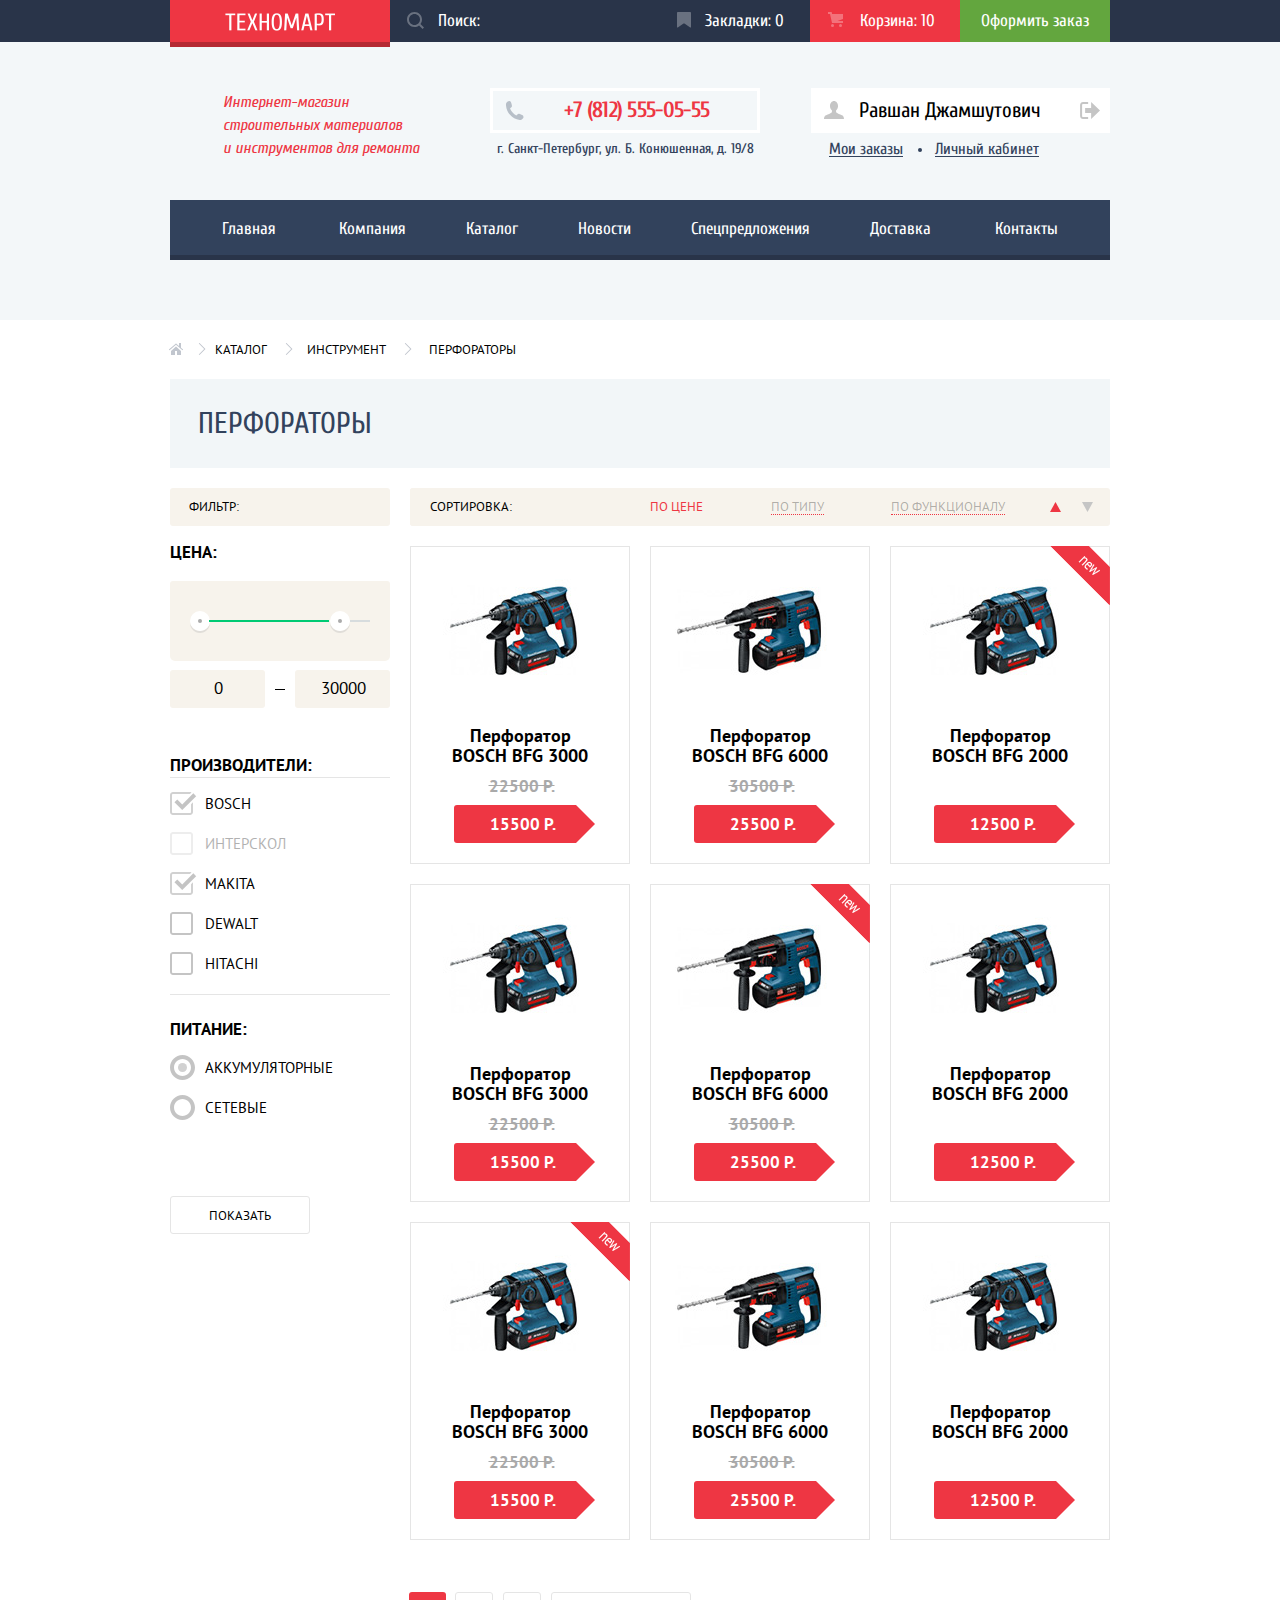
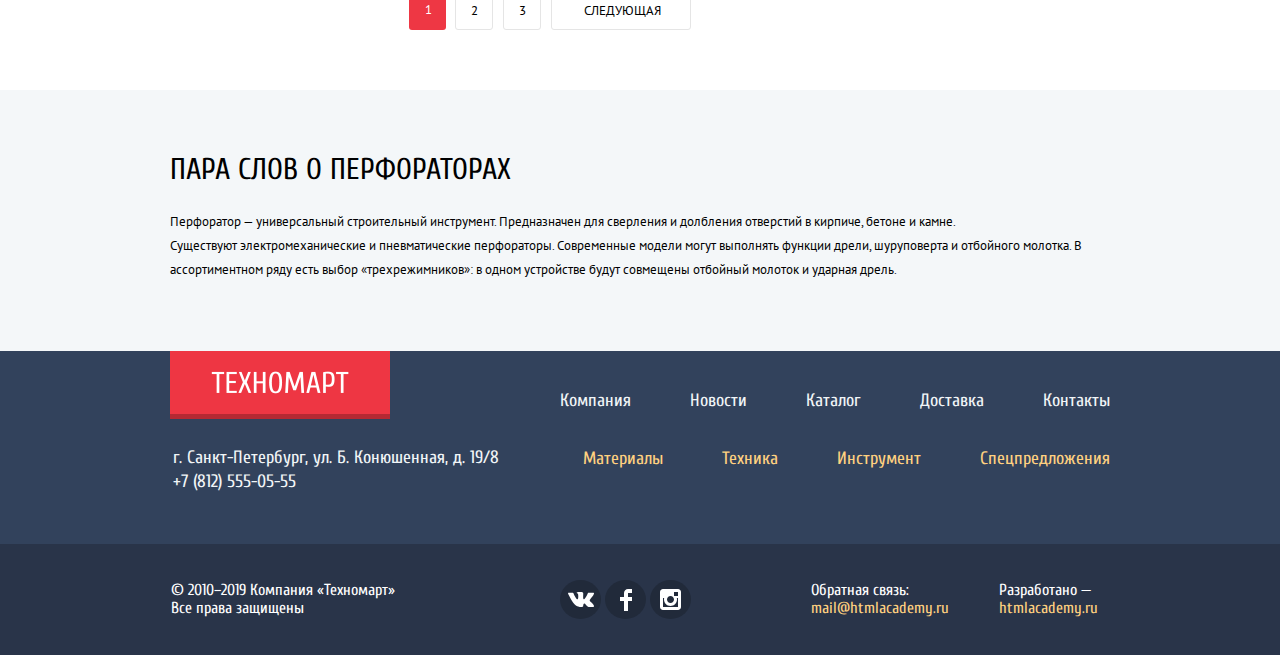
==== commit ebab3f65: "Правильные ховеры для чекбоксов" ====
--- a/perforators.html
+++ b/perforators.html
@@ -159,7 +159,7 @@
               </li>
               <li class="filter-option">
                 <input class="visually-hidden filters-input filters-input-checkbox" type="checkbox" name="interskol"
-                  id="check-interskol">
+                  id="check-interskol" disabled>
                 <label for="check-interskol">Интерскол</label>
               </li>
               <li class="filter-option">
--- a/css/style-min.css
+++ b/css/style-min.css
@@ -1 +1 @@
-@font-face{font-weight:400;font-size:16px;font-family:"cuprumitalic";src:url(../fonts/cuprumitalic.woff2) format("woff2"),url(../fonts/cuprumitalic.woff) format("woff")}html{-webkit-box-sizing:border-box;box-sizing:border-box}*,*::before,*::after{-webkit-box-sizing:inherit;box-sizing:inherit}body{min-width:960px;padding:0;font-size:14px;font-family:"Cuprum",Arial,sans-serif;color:black}a{text-decoration:none}img{max-width:100%}.container{width:960px;margin:0 auto;padding:0 10px;overflow:hidden}.btn{display:block;width:140px;padding:25px;padding-top:11px;padding-bottom:9px;font-size:14px;line-height:18px;text-align:center;color:white;text-transform:uppercase;background-color:#ee3643;border-radius:3px}.visually-hidden{position:absolute;width:1px;height:1px;margin:-1px;padding:0;overflow:hidden;white-space:nowrap;border:0;clip:rect(0 0 0 0);-webkit-clip-path:inset(100%);clip-path:inset(100%)}.main-header{width:100%;margin-bottom:23px;padding-bottom:60px;color:#32425c;background-color:#f3f7f9}.header-top,.top-menu{display:-webkit-box;display:-ms-flexbox;display:flex;height:42px;margin-bottom:46px;background-color:#293449}.header-top-container{display:-webkit-box;display:-ms-flexbox;display:flex;overflow:visible}.main-header-logo{position:relative;-ms-flex-negative:0;flex-shrink:0;-webkit-box-sizing:content-box;box-sizing:content-box;width:220px;height:42px;background-color:#ee3643;border-bottom:5px solid #b52933}.main-header-logo img{position:absolute;top:13px;left:25%}.search-field{position:relative;display:-webkit-box;display:-ms-flexbox;display:flex}.top-menu input[type=search]{width:270px;height:42px;padding-left:49px;border:none;outline:none}.top-menu input[type=search]::placeholder{position:relative;top:-1px;right:1px}.top-menu svg{position:absolute;top:12px;left:17px;fill:rgba(255,255,255,.3)}.search-field svg{left:14px}.cart svg{left:18px}.cart-full svg{fill:rgba(255,255,255,.3)}.top-menu-link:hover svg,.top-menu-link:focus svg,.search-field:hover svg{fill:white}.top-menu a:active svg{fill:rgba(255,255,255,.5)}.top-menu a,.top-menu input[type=search],.top-menu input[type=search]::-webkit-input-placeholder,.site-navigation a{color:white;background-color:#293449}.top-menu a,.top-menu input[type=search],.top-menu input[type=search]:-ms-input-placeholder,.site-navigation a{color:white;background-color:#293449}.top-menu a,.top-menu input[type=search],.top-menu input[type=search]::-ms-input-placeholder,.site-navigation a{color:white;background-color:#293449}.top-menu a,.top-menu input[type=search],.top-menu input[type=search]::placeholder,.site-navigation a{color:white;background-color:#293449}.btn-search{position:absolute;left:3px;width:45px;height:42px;background-color:transparent;border:none}input[name=site-search]:focus~.btn-search>svg{fill:#f0525d}.top-menu input[type=search]:focus,.top-menu input[type=search]:focus::-webkit-input-placeholder,input[type=search]:focus~.btn-search{color:black;background-color:white;border:none}.top-menu input[type=search]:focus,.top-menu input[type=search]:focus:-ms-input-placeholder,input[type=search]:focus~.btn-search{color:black;background-color:white;border:none}.top-menu input[type=search]:focus,.top-menu input[type=search]:focus::-ms-input-placeholder,input[type=search]:focus~.btn-search{color:black;background-color:white;border:none}.top-menu input[type=search]:focus,.top-menu input[type=search]:focus::placeholder,input[type=search]:focus~.btn-search{color:black;background-color:white;border:none}.top-menu a{position:relative;display:block;width:150px;padding:12px;padding-left:30px;text-align:center}.btn:hover,.btn:focus,.main-header-logo:hover,.main-header-logo:focus{background-color:#ca2c37}.btn:active,.main-header-logo:active{background-color:#ba2732}.top-menu,.site-navigation{font-size:17px;line-height:17px}.top-menu .btn-make-order{padding:10px 0;padding-top:12px;font-size:17px;line-height:18px;text-transform:none;background-color:#63a63e;border-radius:0}.top-menu a:hover,.top-menu a:focus{background-color:#212a3a}.top-menu .btn-make-order:hover,.top-menu .btn-make-order:focus{background-color:#5fbb2d}.top-menu a:active{color:rgba(255,255,255,.5);background-color:#161d29}.top-menu .btn-make-order:active{background-color:#518534}.top-menu .cart-full{padding-left:37px;background-color:#ee3643}.header-middle .container{display:-webkit-box;display:-ms-flexbox;display:flex;-webkit-box-orient:horizontal;-webkit-box-direction:normal;-ms-flex-direction:row;flex-direction:row;-webkit-box-pack:justify;-ms-flex-pack:justify;justify-content:space-between;margin-bottom:24px}.page-header{-ms-flex-negative:0;flex-shrink:0;width:320px;margin:0;margin-top:3px;padding:0;padding-right:50px;padding-left:53px;font-weight:570;font-size:16px;line-height:23px;font-family:"cuprumitalic","Cuprum",Arial;color:#ee3643;letter-spacing:0}.header-contacts{margin-top:0;margin-right:51px;font-weight:500;font-size:14px;line-height:27px;text-align:center;color:#32425c}.header-contacts a{position:relative;display:block;width:270px;margin-bottom:2px;padding:8px 0;padding-bottom:9px;padding-left:23px;font-weight:700;font-size:22px;line-height:22px;color:#ee3643;letter-spacing:-.7px;border:3px solid #fff}.header-contacts img{position:absolute;top:10px;left:12px}.site-navigation,.user-navigation{margin:0;margin-bottom:8px;padding:0;list-style:none}.user-navigation{display:-webkit-box;display:-ms-flexbox;display:flex;-webkit-box-orient:horizontal;-webkit-box-direction:normal;-ms-flex-direction:row;flex-direction:row;-webkit-box-pack:start;-ms-flex-pack:start;justify-content:flex-start;-webkit-box-sizing:content-box;box-sizing:content-box;width:299px}.user-navigation-inner{background-color:white}.login-link{padding:0;font-size:21px;line-height:21px;color:black}.login-link a{position:relative;display:block;padding:12px 25px;text-align:center;color:black;background-color:white}.login-link svg{position:absolute;fill:#c5c5c5}.link-sign-in{width:121px;margin-right:10px;margin-left:18px}.link-sign-in a{padding-left:46px}.link-sign-in svg{top:14px;left:14px}.link-sign-up{width:150px}.login-link a:hover,.profile-navigation a:hover{color:#ee3643}.login-link:hover svg,.logged-in:hover svg{fill:black}.logged-in a{position:relative;width:240px;padding:12px 0;padding-left:19px}.logged-in svg{top:13px;left:13px}.logged-in a:hover{color:black}.log-off a{position:relative;width:40px;min-height:45px;padding:0}.log-off svg{position:absolute;top:14px;left:9px}.login-link a:active,.profile-navigation a:active{color:rgba(0,0,0,.3)}.login-link a:active svg{fill:rgba(0,0,0,.3)}.profile-navigation{display:-webkit-box;display:-ms-flexbox;display:flex;-webkit-box-orient:horizontal;-webkit-box-direction:normal;-ms-flex-direction:row;flex-direction:row;-webkit-box-pack:start;-ms-flex-pack:start;justify-content:flex-start;margin:0;padding:0;padding-left:18px;list-style:none;font-size:16px;line-height:16px}.profile-link a{position:relative;display:block;height:16px;margin-right:32px;color:#32425c;border-bottom:1px solid #32425c}.profile-link a:hover{border-bottom-color:#ee3643}.profile-link a:active{border-bottom-color:rgba(0,0,0,.3)}.profile-link:not(:last-child) a::after{content:"";position:absolute;top:7px;right:-19px;display:block;width:4px;height:4px;background-color:#32425c;border-radius:50%}.site-navigation{display:-webkit-box;display:-ms-flexbox;display:flex;-ms-flex-wrap:wrap;flex-wrap:wrap;-webkit-box-pack:start;-ms-flex-pack:start;justify-content:flex-start;width:100%;margin:0;padding:0;background-color:#32425c;border-bottom:5px solid #293449}.site-navigation a{display:block;-webkit-box-sizing:content-box;box-sizing:content-box;padding:18px 30px;padding-top:20px;text-align:center;background-color:#32425c}.main-page-link a{padding-right:33px;padding-left:52px}.contacts-page-link a{padding-right:51px;padding-left:34px}.site-navigation a:hover,.site-navigation a:focus{background-color:#293449;border-bottom-color:#293449}.site-navigation a:active{color:rgba(255,255,255,.6);background-color:#1d2739;border-bottom-color:#1d2739}.breadcrumbs{position:relative;display:-webkit-box;display:-ms-flexbox;display:flex;-webkit-box-orient:horizontal;-webkit-box-direction:normal;-ms-flex-direction:row;flex-direction:row;-ms-flex-wrap:wrap;flex-wrap:wrap;-webkit-box-pack:start;-ms-flex-pack:start;justify-content:flex-start;margin:0;padding:0;list-style:none;font-size:13px;line-height:18px;font-family:"PT Sans",Arial,sans-serif;text-transform:uppercase}.breadcrumbs a{position:relative;top:-2px;display:block;margin:0;margin-right:40px;color:black}.breadcrumbs a::after{content:"";position:absolute;top:2px;right:-42px;display:block;width:40px;height:12px;background-image:url(../img/svg/icon-right-small.svg);background-repeat:no-repeat;background-position:50% 0}.breadcrumbs-current{margin-left:3px}.breadcrumbs-current a::after{display:none}.breadcrumbs-homepage{position:relative;left:-2px;display:block;width:30px;height:12px;margin-right:25px;background-image:url(../img/svg/icon-home.svg);background-repeat:no-repeat}.breadcrumbs-homepage a::after{left:14px}.promo{margin-top:36px}.promo-features-list{display:-webkit-box;display:-ms-flexbox;display:flex;-webkit-box-orient:horizontal;-webkit-box-direction:normal;-ms-flex-direction:row;flex-direction:row;-ms-flex-wrap:wrap;flex-wrap:wrap;-webkit-box-pack:justify;-ms-flex-pack:justify;justify-content:space-between;margin-bottom:0;padding-left:0;list-style:none}.promo-bottom{display:-webkit-box;display:-ms-flexbox;display:flex;-webkit-box-orient:horizontal;-webkit-box-direction:normal;-ms-flex-direction:row;flex-direction:row;-webkit-box-pack:start;-ms-flex-pack:start;justify-content:flex-start}.promo-features-side{display:-webkit-box;display:-ms-flexbox;display:flex;-webkit-box-orient:vertical;-webkit-box-direction:normal;-ms-flex-direction:column;flex-direction:column;-webkit-box-pack:start;-ms-flex-pack:start;justify-content:flex-start;margin-top:0;margin-bottom:33px;margin-left:20px;padding:0}.promo-item{position:relative;width:300px;height:123px;margin-bottom:20px;padding-left:23px;background-repeat:no-repeat}.promo-materials{background-color:#ffbf47;background-image:url(../img/svg/icon-materials.svg);background-position:213px 30px;background-size:44px 65px}.promo-instruments{background-color:#3bbce3;background-image:url(../img/svg/icon-instruments.svg);background-position:197px 32px;background-size:75px 61px}.promo-tech{background-color:#dc91d8;background-image:url(../img/svg/icon-tech.svg);background-position:191px 30px;background-size:78px 62px}.promo-sale{background-color:#8ed78f;background-image:url(../img/svg/icon-sale.svg);background-position:196px 26px;background-size:59px 72px}.promo-delivery{background-color:#ffbf47;background-image:url(../img/svg/icon-delivery.svg);background-position:191px 32px;background-size:78px 63px}.promo-item h2{margin-bottom:13px;font-size:24px;line-height:30px;color:white}.promo-item .btn-promo{width:135px;padding:11px 20px 9px;background-color:rgba(0,0,0,.1)}.btn-promo:hover,.btn-promo:focus{background-color:rgba(0,0,0,.2)}.btn-promo:active{background-color:rgba(0,0,0,.3)}.slider-btn{background-color:transparent;border:none}.slides{margin-top:0;padding-left:0;list-style:none}.slider{position:relative;width:620px;max-height:266px}.slider-btn{position:absolute;top:114px;cursor:pointer}.slider-btn-back{left:25px}.slider-btn-next{top:113px;right:19px}.slider-content{margin:0}.slider-content figcaption{position:absolute;top:0;left:0;padding-left:0;color:white}.slider-content{display:none}.slider-radio:first-of-type:checked~.slides .slider-content-1,.slider-radio:nth-of-type(2):checked~.slides .slider-content-2,.slider-content-current{display:block}.slider-btn:focus{border:1px solid #4d90fe;outline:none;-webkit-box-shadow:0 0 5px #4d90fe;box-shadow:0 0 5px #4d90fe}.slider-content h2{position:absolute;top:-7px;left:25px;font-size:36px;line-height:36px;color:white;text-transform:uppercase}.slider-content p{position:absolute;top:43px;left:25px;width:300px;font-size:18px;line-height:24px}.slider-content .btn{position:absolute;top:206px;left:25px;width:195px;padding-left:49px;text-align:left}.slider-indicators{position:absolute;top:220px;left:295px;display:-webkit-box;display:-ms-flexbox;display:flex}.slider-indicator{left:30px;display:block;-webkit-box-sizing:content-box;box-sizing:content-box;width:6px;height:6px;margin-right:10px;background-color:white;border:2px solid white;border-radius:50%}.slider-radio:first-of-type:checked~.slider-indicators .slider-indicator:first-child,.slider-radio:nth-of-type(2):checked~.slider-indicators .slider-indicator:nth-child(2),.slider-indicator-current{background-color:#ee3643}.slider-indicator-active{background-color:#ee3643}.header-popular{padding-top:25px;padding-right:24px;padding-bottom:26px;padding-left:29px}.header-popular{display:-webkit-box;display:-ms-flexbox;display:flex;-webkit-box-pack:justify;-ms-flex-pack:justify;justify-content:space-between;margin-bottom:10px;background-color:#f9f5f0}.header-popular h2,.current-product{font-weight:400;font-size:30px;line-height:30px;color:#32425c;text-transform:uppercase}.header-popular h2{margin:0;margin-top:5px}.current-product{margin-top:18px;margin-bottom:20px;padding:30px 28px;padding-bottom:29px;background-color:#f2f6f8}.header-popular .btn{flex-shrink:0;width:253px;padding:10px 50px}.popular-brands .btn{padding:10px 50px}.popular-brands-list{display:-webkit-box;display:-ms-flexbox;display:flex;-ms-flex-wrap:wrap;flex-wrap:wrap;-webkit-box-pack:start;-ms-flex-pack:start;justify-content:flex-start;margin:0;margin-bottom:75px;padding:0;list-style:none}.popular-brands-item{display:-webkit-box;display:-ms-flexbox;display:flex;-webkit-box-pack:center;-ms-flex-pack:center;justify-content:center;-webkit-box-align:center;-ms-flex-align:center;align-items:center;width:220px;height:145px;margin:10px 0;margin-right:20px;border:1px solid #ebebeb}.popular-brands-item img{max-width:100%;height:auto}.popular-brands-item:nth-child(4n){margin-right:0}.popular-brands-item:hover{-webkit-box-shadow:0 10px 25px rgba(0,0,0,.5);box-shadow:0 10px 25px rgba(0,0,0,.5)}.popular-brands-item:active{-webkit-box-shadow:0 4px 10px rgba(0,0,0,.5);box-shadow:0 4px 10px rgba(0,0,0,.5);opacity:.5}.popular-brands-item img{position:relative}.popular-brands-item:nth-of-type(1) img{top:1px}.popular-brands-item:nth-of-type(2) img,.popular-brands-item:nth-of-type(3) img{bottom:1px}.popular-brands-item:nth-of-type(4) img{bottom:6px;left:-1px}.popular-brands-item:nth-of-type(5) img{top:3px;left:3px}.popular-brands-item:nth-of-type(6) img{top:1px;left:-1px}.popular-brands-item:nth-of-type(7) img{left:1px}.popular-brands-item:nth-of-type(8) img{top:-2px;left:2px}.catalog-list{display:-webkit-box;display:-ms-flexbox;display:flex;-ms-flex-wrap:wrap;flex-wrap:wrap;-webkit-box-pack:start;-ms-flex-pack:start;justify-content:flex-start;-ms-flex-line-pack:center;align-content:center;margin:0;margin-bottom:11px;padding-left:0;list-style:none}.catalog-list h3{margin-top:5px;margin-bottom:1px;padding:0 30px;font-size:18px;line-height:20px;font-family:"PT Sans",Arial,sans-serif}.catalog-item-product a{color:black}.catalog-item{position:relative;width:220px;margin:10px 0;margin-right:20px;font-weight:700;text-align:center;border:1px solid #e5e5e5}.catalog-item img{max-width:100%;height:auto}.flag-new::after{content:"";position:absolute;top:-1px;right:-1px;z-index:20;width:60px;height:60px;overflow:hidden;text-indent:-1000px;background-image:url(../img/new-flag.png);background-repeat:no-repeat;background-position:0 0}.promo-item.flag-new::after{top:0;right:0}.catalog-index .catalog-item:nth-child(4n){margin-right:0}.catalog-list-inner{margin-bottom:42px;padding-left:0}.catalog-list-inner .catalog-item:nth-child(3n){margin-right:0}.price-old,.price-current{margin:0;padding:10px 30px;font-size:17px;line-height:18px;font-family:"PT sans",Arial,sans-serif;text-transform:uppercase}.price-old{min-height:20px;padding-left:33px;color:#a9a9a9;text-decoration:line-through}.price-current{position:relative;left:4px;width:141px;margin:0 auto;margin-bottom:20px;padding-left:27px;font-weight:550;color:white;background-color:#ee3643;border-radius:3px}.price-current::after{content:"";position:absolute;top:0;right:-19px;width:0;height:0;border:19px solid white;border-left-color:#ee3643}.no-discount .price-current{margin-top:39px}.catalog-list .btn{width:135px}.btn-buy,.btn-bookmark{position:absolute;left:40px;z-index:10;display:none;margin:0 auto;margin-bottom:8px;padding:10px 0;padding-bottom:7px;text-align:left;cursor:pointer}.btn-buy{top:30px;padding-left:50px;color:white;background-color:#63a63e;border:none;border-bottom:3px solid #367315;border-radius:3px}.btn-buy::before{content:"";position:absolute;top:10px;left:15px;width:15px;height:15px;background-image:url(../img/svg/cart-icon.svg);opacity:.3}.btn-buy:hover::before,.btn-buy:active::before{opacity:1}.btn-bookmark{top:75px;padding-top:9px;padding-bottom:5px;padding-left:33px;color:black;background-color:white;border:3px solid #64a63f;border-radius:3px}.catalog-item:hover>.actions,.catalog-item:hover .btn-bookmark,.catalog-item:hover .btn-buy{display:block}.catalog-item:hover{-webkit-box-shadow:0 10px 25px rgba(0,0,0,.5);box-shadow:0 10px 25px rgba(0,0,0,.5)}.actions{position:absolute;z-index:10;display:none;width:100%;height:40%;padding:40px 0;background-color:white}.btn-buy:hover,.btn-buy:focus{background-color:#5fbb2d}.btn-bookmark:hover,.btn-bookmark:focus{color:#32425c;background-color:white;border-color:#32425c}.btn-buy:active{background-color:#518534;border-bottom-color:#518534}.btn-bookmark:active{color:rgba(50,66,92,.3);border-color:rgba(50,66,92,.3)}.filters-catalog-container{display:-webkit-box;display:-ms-flexbox;display:flex;-webkit-box-orient:horizontal;-webkit-box-direction:normal;-ms-flex-direction:row;flex-direction:row;-webkit-box-pack:start;-ms-flex-pack:start;justify-content:flex-start}.sort-catalog{display:-webkit-box;display:-ms-flexbox;display:flex;-webkit-box-orient:vertical;-webkit-box-direction:normal;-ms-flex-direction:column;flex-direction:column;-ms-flex-wrap:nowrap;flex-wrap:nowrap;-webkit-box-pack:justify;-ms-flex-pack:justify;justify-content:space-between;width:700px}.filters fieldset{margin:0;padding:0;border:none}.filters-label{margin-top:0;margin-bottom:14px;font-weight:700;font-size:17px;line-height:30px;font-family:"PT Sans",Arial,sans-serif;text-transform:uppercase}.sort-list,.filters-list{margin:0;padding-left:0;list-style:none}.filters-type,.sort h3,.sort-option{font-weight:400;font-size:13px;line-height:14px;font-family:"PT Sans",Arial,sans-serif;text-transform:uppercase;background-color:#f7f3ec}.sort{display:-webkit-box;display:-ms-flexbox;display:flex;-webkit-box-orient:horizontal;-webkit-box-direction:normal;-ms-flex-direction:row;flex-direction:row;-ms-flex-wrap:wrap;flex-wrap:wrap;-webkit-box-pack:start;-ms-flex-pack:start;justify-content:flex-start;width:700px;margin-bottom:10px}.sort-list{display:-webkit-box;display:-ms-flexbox;display:flex;-webkit-box-orient:horizontal;-webkit-box-direction:normal;-ms-flex-direction:row;flex-direction:row;-ms-flex-wrap:wrap;flex-wrap:wrap;-webkit-box-pack:start;-ms-flex-pack:start;justify-content:space-between;width:400px;margin:0;padding:12px 0;padding-right:45px;padding-bottom:11px}.sort,.filter-price-range,.price-value{background-color:#f7f3ec;border-radius:3px}.sort-list li{margin-right:0}.sort-list-how li{margin:0;padding:0}.sort-list-how{justify-content:space-between;width:60px;padding-right:0}.sort h3{width:150px;margin:0;margin-right:90px;padding:12px 20px;border-radius:3px}.sort-option{display:block;color:rgba(0,0,0,.3);border-bottom:1px dotted #ee3643}.sort-option-how{position:relative;display:block;width:28px;font-size:0}.sort-option-how svg{position:absolute;top:2px;fill:#c5c5c5}.sort-current,.sort-current svg{color:#ee3643;fill:#ee3643}.sort-option:hover,.sort-option:focus{color:black;border-bottom-style:solid}.sort-current{border:none}.sort-current:hover,.sort-current:focus{border-bottom:1px solid #ee3643}.sort-option-how:hover,.sort-option-how:focus{border:none}.sort-option-how:hover svg,.sort-option-how:focus>svg{fill:black}.filters{display:-webkit-box;display:-ms-flexbox;display:flex;-webkit-box-orient:horizontal;-webkit-box-direction:normal;-ms-flex-direction:row;flex-direction:row;width:220px;margin-right:20px}.filters-type{display:block;width:100%;margin-bottom:11px;padding:12px 19px;font-weight:400;border-radius:3px}.filter-price-range{position:relative;width:220px;height:80px;margin-bottom:9px;border-bottom-right-radius:5px;border-bottom-left-radius:5px}.price-range-current{position:absolute;top:39px;left:39px;-webkit-box-sizing:padding-box;box-sizing:padding-box;width:120px;height:2px;background-color:#00ca74}.btn-price-range{position:absolute;display:block;width:20px;height:23px;font-size:0;background-color:transparent;background-image:url(../img/svg/filter-button.svg);border:none}.price-range-min{top:30px;left:20px}.price-range-max{top:30px;right:40px}.price-range-out{position:relative;top:39px;left:180px;width:20px;height:2px;background-color:#d7dcde}.price-value{width:95px;margin:0;margin-bottom:42px;padding-top:9px;padding-bottom:11px;padding-left:4px;font-size:17px;line-height:18px;font-family:"PT Sans",Arial,sans-serif;text-align:center;text-transform:uppercase;border:none;border-radius:3px}.min-price{margin-right:26px}.price-filter label{position:relative}.price-filter label:first-of-type::after{content:"";position:absolute;top:8px;left:105px;display:block;width:10px;height:1px;background-color:black}.filters .brands-filter{position:relative;width:220px;margin-bottom:20px}.brands-filter .filters-label{margin-bottom:14px}.brands-filter::before,.brands-filter::after{content:"";position:absolute;display:block;width:220px;height:1px;background-color:#e5e5e5}.brands-filter::before{top:-17px}.filter-option{margin-bottom:20px;font-size:15px;line-height:20px;font-family:"PT Sans",Arial,sans-serif;text-transform:uppercase}.filters-input~label{position:relative;padding-left:35px}.filters-input~label::before{content:"";position:absolute;top:-10px;left:0;width:30px;height:40px;background-repeat:no-repeat;background-position:0 8px}.filters-input-checkbox~label::before{background-image:url(../img/svg/checkbox-off.svg)}.filters-input-checkbox:checked~label::before{background-image:url(../img/svg/checkbox-on.svg)}.filters-input-radio~label::before{background-image:url(../img/svg/radio-off.svg);background-position:0 7px}.filters-input-radio:checked~label::before{background-image:url(../img/svg/radio-on.svg)}.filters-input:hover~label,.filters-input:focus~label{outline:2px solid #c5c5c5;outline-offset:5px}.filters-input:disabled~label{opacity:.5}.btn-submit{margin-top:58px;padding:10px 0;padding-bottom:8px}.btn-submit,.pagination-item{font-size:13px;line-height:18px;font-family:"PT Sans",Arial,sans-serif;color:black;background-color:white;border:1px solid #e5e5e5}.pagination{margin:0 auto}.pagination-list{display:-webkit-box;display:-ms-flexbox;display:flex;-webkit-box-orient:horizontal;-webkit-box-direction:normal;-ms-flex-direction:row;flex-direction:row;-ms-flex-wrap:wrap;flex-wrap:wrap;-webkit-box-pack:start;-ms-flex-pack:start;justify-content:flex-start;margin:0;margin-bottom:60px;padding-left:239px;list-style:none}.pagination-item a,.pagination-item:hover,.pagination-item:focus,.pagination-item:active,.pagination-item a:hover,.pagination-item a:focus,.pagination-item a:active{color:black}.pagination-item{height:38px;margin-right:10px;padding:9px 14px;padding-left:15px;font-size:13px;line-height:18px;text-transform:uppercase;border-radius:3px}.pagination-item-current{height:38px;margin-right:9px;padding-left:16px;color:white;background-color:#ee3744;border:none}.pagination-item-next{min-width:140px;padding-right:25px;padding-left:32px}.btn-submit:hover,.pagination-item:hover,.btn-submit:focus,.pagination-item:focus{background-color:white;border-color:#bdc6ca}.btn-submit:active,.pagination-item:active{color:black;border-color:#ee3744}.services-container{display:-webkit-box;display:-ms-flexbox;display:flex;-webkit-box-orient:horizontal;-webkit-box-direction:normal;-ms-flex-direction:row;flex-direction:row;-webkit-box-pack:start;-ms-flex-pack:start;justify-content:flex-start}.services,.about-product{background-color:#f4f7f9}.services p,.index-columns p{font-size:13px;line-height:24px;font-family:"PT Sans",Arial,sans-serif}.services h2{padding-top:40px}.services-promo{width:400px;margin-bottom:20px;padding:1px}.services-list{position:relative;left:81px;padding-left:0}.services-toggle{position:relative;width:240px;margin-bottom:63px;padding:34px 0;list-style:none}.services-toggle::after{content:"";position:absolute;top:-5px;right:0;display:block;width:10px;height:272px;background-image:url(../img/services-shadow.png);background-repeat:no-repeat;background-position:50% 50%}.service-item{width:700px;min-height:259px;background-repeat:no-repeat}.services h3{margin-top:31px;margin-bottom:25px;font-weight:400;font-size:36px;line-height:36px;color:#32425c;text-transform:uppercase}.service-item-delivery{background-image:url(../img/delivery.png);background-position:150px 26px}.service-item-delivery p{width:275px}.service-item-warranty{background-image:url(../img/guarantee.png);background-position:240px 5px}.service-item-warranty p{width:375px}.service-item-credit{background-image:url(../img/credit.png);background-position:168px -2px}.service-item-credit p{margin-bottom:30px}.btn-order-credit{display:block;width:195px;margin-bottom:10px;background-color:#ff5357}.service-item{display:none}.service-item-current{display:block}.services-radio:first-of-type:checked~.services-list .service-item-delivery,.services-radio:nth-of-type(2):checked~.services-list .service-item-warranty,.services-radio:nth-of-type(3):checked~.services-list .service-item-credit{display:block}.btn-services{display:block;width:240px;padding:17px 20px;padding-top:13px;padding-left:22px;font-weight:700;font-size:21px;line-height:30px;text-align:left;color:white;background-color:#32425c;border-top:1px solid #405069;border-right:none;border-bottom:1px solid #293449;border-left:none;cursor:pointer}.services-radio:first-of-type:checked~.services-toggle .btn-delivery,.services-radio:nth-of-type(2):checked~.services-toggle .btn-warranty,.services-radio:nth-of-type(3):checked~.services-toggle .btn-credit{padding:18px 20px;padding-top:14px;padding-left:22px;color:#32425c;background-color:white;border:none}.btn-services:hover{color:white;background-color:#293449}.btn-services-current{color:#32425c;background-color:white;border:none}.about-product-container{padding-top:40px;padding-bottom:56px}.about-product{font-size:13px;line-height:24px;font-family:"PT Sans",Arial,sans-serif}.services h2,.index-columns h2,.about-product h2{font-weight:400;font-size:30px;line-height:30px;font-family:"Cuprum",Arial,sans-serif;color:black;text-transform:uppercase}.services-list{list-style:none}.index-columns{display:-webkit-box;display:-ms-flexbox;display:flex;-webkit-box-orient:horizontal;-webkit-box-direction:normal;-ms-flex-direction:row;flex-direction:row;-webkit-box-pack:start;-ms-flex-pack:start;justify-content:flex-start;padding:10px;padding-top:55px}.about-us{-ms-flex-negative:0;flex-shrink:0;width:530px;margin-right:110px;font-weight:500}.about-us-promo{margin-bottom:24px;letter-spacing:.15px}.about-us-delivery{margin-bottom:21px}.about-us .btn{width:220px}.delivery-company-list{margin:0;margin-bottom:36px;padding-left:36px;list-style:none;font-size:18px;line-height:20px}.delivery-company-list li{position:relative;margin-bottom:20px}.delivery-company-list li::before{content:"";position:absolute;top:9px;left:-36px;display:block;width:25px;height:2px;background-color:#ee3643}.contacts{-ms-flex-negative:0;flex-shrink:0;width:300px}.contacts p{width:180px;margin-bottom:31px}.contacts .btn{width:300px;margin-top:36px;margin-bottom:76px;padding-left:64px;text-align:left}.about-us-delivery{width:390px;margin-top:0}.main-footer{background-color:#32425c}.footer-top .container{display:-webkit-box;display:-ms-flexbox;display:flex;-webkit-box-orient:horizontal;-webkit-box-direction:normal;-ms-flex-direction:row;flex-direction:row;min-height:193px}.main-footer-logo{display:block;-webkit-box-sizing:content-box;box-sizing:content-box;width:220px;height:63px;margin-bottom:27px;background-color:#ee3643;border-bottom:5px solid #b52933}.main-footer-logo img{position:relative;top:20px;left:41px}.footer-contacts{width:330px;margin-top:0;margin-right:0;padding-left:3px}.footer-phone{color:white;text-decoration:none}.footer-site-navigation,.footer-store-navigation{display:-webkit-box;display:-ms-flexbox;display:flex;-webkit-box-orient:horizontal;-webkit-box-direction:normal;-ms-flex-direction:row;flex-direction:row;-ms-flex-wrap:wrap;flex-wrap:wrap;-webkit-box-pack:end;-ms-flex-pack:end;justify-content:flex-end;width:610px;margin-right:0;padding:0;padding-top:24px;list-style:none}.footer-store-navigation{padding-top:20px}.footer-store-navigation a,.footer-site-navigation a{display:block;margin-left:59px}.footer-store-navigation,.footer-site-navigation{margin-right:-60px}.footer-top a,.footer-top p{font-size:18px;line-height:24px;font-family:"Cuprum",Arial,sans-serif;color:#f1f5f7}.main-footer-logo:hover,.main-footer-logo:focus{background-color:#ca2c37}.main-footer-logo:active{background-color:#ba2732}.footer-store-navigation a{color:#ffd180}.main-footer a:hover{text-decoration:underline}.footer-store-navigation a:active,.footer-site-navigation a:active{opacity:.5}.footer-bottom{font-size:16px;line-height:18px;color:white;background-color:#293449}.footer-bottom .container{display:-webkit-box;display:-ms-flexbox;display:flex;-webkit-box-orient:horizontal;-webkit-box-direction:normal;-ms-flex-direction:row;flex-direction:row;-webkit-box-pack:start;-ms-flex-pack:start;justify-content:flex-start;padding-top:20px;padding-bottom:20px}.footer-copyright{-ms-flex-negative:0;flex-shrink:0;width:230px;margin-right:160px;padding:1px}.footer-social{display:-webkit-box;display:-ms-flexbox;display:flex;-ms-flex-negative:0;flex-shrink:0;-webkit-box-orient:horizontal;-webkit-box-direction:normal;-ms-flex-direction:row;flex-direction:row;-ms-flex-wrap:wrap;flex-wrap:wrap;width:220px;margin-right:31px;padding-left:0;list-style:none}.social-btn{position:relative;display:block;width:41px;height:39px;margin-right:4px;background-color:#212a3a;background-repeat:no-repeat;background-position:50% 50%;border-radius:50%}.social-btn:hover,.social-btn:active{background-color:#ee3643}.social-btn-vk{background-image:url(../img/svg/vk-icon.svg)}.social-btn-fb{background-image:url(../img/svg/fb-icon.svg)}.social-btn-inst{margin-right:0;background-image:url(../img/svg/insta-icon.svg)}.copyright-link:not(:last-child){width:140px;margin-right:48px;color:white}.copyright-link:last-child{width:110px}.copyright-link{margin-top:17px}.copyright-link a{color:#ffd180}.copyright-link a:active{color:#ee3643;text-decoration:none}.modal{position:fixed;z-index:30}.modal-close{background-color:transparent;border:none}.write-us{bottom:200px;left:50%;display:none;width:620px;height:420px;margin-left:-290px;background-color:white;border-top:5px solid #ee3643;-webkit-box-shadow:0 40px 60px rgba(0,0,0,.75);box-shadow:0 40px 60px rgba(0,0,0,.75)}.write-us-top{display:-webkit-box;display:-ms-flexbox;display:flex;-ms-flex-wrap:wrap;flex-wrap:wrap;-webkit-box-pack:justify;-ms-flex-pack:justify;justify-content:space-between;padding:37px 80px}.modal-close{position:absolute;top:6px;right:8px;z-index:3;width:27px;height:27px;font-size:0}.modal-close::before,.modal-close::after{content:"";position:absolute;top:12px;right:0;display:block;width:25px;height:4px;background-color:#ee3643}.modal-close::before{-webkit-transform:rotate(45deg);-ms-transform:rotate(45deg);transform:rotate(45deg)}.modal-close::after{-webkit-transform:rotate(-45deg);-ms-transform:rotate(-45deg);transform:rotate(-45deg)}.write-us form{display:-webkit-box;display:-ms-flexbox;display:flex;-ms-flex-wrap:wrap;flex-wrap:wrap;-webkit-box-pack:justify;-ms-flex-pack:justify;justify-content:space-between}.half-width{display:-webkit-box;display:-ms-flexbox;display:flex;-webkit-box-orient:vertical;-webkit-box-direction:normal;-ms-flex-direction:column;flex-direction:column;-ms-flex-wrap:wrap;flex-wrap:wrap;width:220px;margin-bottom:15px}.write-us-letter{display:-webkit-box;display:-ms-flexbox;display:flex;-webkit-box-orient:vertical;-webkit-box-direction:normal;-ms-flex-direction:column;flex-direction:column;width:100%}.write-us label{margin-bottom:10px;font-size:18px;line-height:18px}.write-us input,.write-us textarea{padding:10px 15px;font-size:13px;line-height:18px;font-family:"PT Sans",Arial,sans-serif;color:#a9a9a9;border:2px solid #dee3e4;border-radius:3px;outline:none}.write-us input:hover,.write-us textarea:hover{border-color:#b5b5b5}.write-us input:focus,.write-us textarea:focus{border-color:#ee3643}.write-us input[type=text]{text-transform:capitalize}.write-us textarea{width:460px;height:115px;margin-bottom:35px;resize:none}.write-us-bottom{width:100%;height:112px;padding:37px 80px;background-color:#f4f4f4}.write-us-bottom .btn{width:100%;border:none}.modal-map{top:50%;left:50%;display:none;width:940px;height:446px;margin-top:-213px;margin-left:-470px;-webkit-box-shadow:0 0 32px rgba(0,0,0,.5);box-shadow:0 0 32px rgba(0,0,0,.5)}.modal-map iframe{position:relative;z-index:2;border:none}.modal-map p{position:absolute;top:0;left:0;z-index:1;margin:0}.modal-cart{top:50%;left:50%;display:none;width:620px;height:275px;margin-left:-310px;padding:0;background-color:white;border-top:5px solid #ee3643;-webkit-box-shadow:0 20px 40px rgba(0,0,0,.75);box-shadow:0 20px 40px rgba(0,0,0,.75)}.modal-cart-message{display:-webkit-box;display:-ms-flexbox;display:flex;-webkit-box-orient:horizontal;-webkit-box-direction:normal;-ms-flex-direction:row;flex-direction:row;-webkit-box-pack:start;-ms-flex-pack:start;justify-content:flex-start;margin:0;padding:37px 80px;font-size:30px;line-height:30px}.modal-cart-message svg{margin-right:30px}.modal-cart-message span{padding-top:15px}.modal-cart-bottom{display:-webkit-box;display:-ms-flexbox;display:flex;-webkit-box-orient:horizontal;-webkit-box-direction:normal;-ms-flex-direction:row;flex-direction:row;-webkit-box-pack:justify;-ms-flex-pack:justify;justify-content:space-between;width:100%;height:112px;padding:37px 80px;background-color:#f1f1f1}.modal-cart-bottom .btn{width:220px}.btn-keep-shopping{color:black;background-color:white;border:none}.btn-keep-shopping:hover,.btn-keep-shopping:focus,.btn-keep-shopping:active{color:white;outline:none}.cart-show-me{display:-webkit-box;display:-ms-flexbox;display:flex;-webkit-box-orient:vertical;-webkit-box-direction:normal;-ms-flex-direction:column;flex-direction:column;-webkit-box-pack:justify;-ms-flex-pack:justify;justify-content:space-between}@-webkit-keyframes fade-in{0%{-webkit-transform:translateY(-1000px);transform:translateY(-1000px);opacity:0}100%{-webkit-transform:translateY(0);transform:translateY(0);opacity:1}}@keyframes fade-in{0%{-webkit-transform:translateY(-1000px);transform:translateY(-1000px);opacity:0}100%{-webkit-transform:translateY(0);transform:translateY(0);opacity:1}}@-webkit-keyframes shake{0%,100%{-webkit-transform:translateX(0);transform:translateX(0)}10%,30%,50%,70%,90%{-webkit-transform:translateX(-10px);transform:translateX(-10px)}20%,40%,60%,80%{-webkit-transform:translateX(10px);transform:translateX(10px)}}@keyframes shake{0%,100%{-webkit-transform:translateX(0);transform:translateX(0)}10%,30%,50%,70%,90%{-webkit-transform:translateX(-10px);transform:translateX(-10px)}20%,40%,60%,80%{-webkit-transform:translateX(10px);transform:translateX(10px)}}.show-me{display:block;-webkit-animation:fade-in 0.25s;animation:fade-in 0.25s}.modal-error{-webkit-animation:shake 0.4s;animation:shake 0.4s}
+@font-face{font-weight:400;font-size:16px;font-family:"cuprumitalic";src:url(../fonts/cuprumitalic.woff2) format("woff2"),url(../fonts/cuprumitalic.woff) format("woff")}html{-webkit-box-sizing:border-box;box-sizing:border-box}*,*::before,*::after{-webkit-box-sizing:inherit;box-sizing:inherit}body{min-width:960px;padding:0;font-size:14px;font-family:"Cuprum",Arial,sans-serif;color:black}a{text-decoration:none}img{max-width:100%}.container{width:960px;margin:0 auto;padding:0 10px;overflow:hidden}.btn{display:block;width:140px;padding:25px;padding-top:11px;padding-bottom:9px;font-size:14px;line-height:18px;text-align:center;color:white;text-transform:uppercase;background-color:#ee3643;border-radius:3px}.visually-hidden{position:absolute;width:1px;height:1px;margin:-1px;padding:0;overflow:hidden;white-space:nowrap;border:0;clip:rect(0 0 0 0);-webkit-clip-path:inset(100%);clip-path:inset(100%)}.main-header{width:100%;margin-bottom:23px;padding-bottom:60px;color:#32425c;background-color:#f3f7f9}.header-top,.top-menu{display:-webkit-box;display:-ms-flexbox;display:flex;height:42px;margin-bottom:46px;background-color:#293449}.header-top-container{display:-webkit-box;display:-ms-flexbox;display:flex;overflow:visible}.main-header-logo{position:relative;-ms-flex-negative:0;flex-shrink:0;-webkit-box-sizing:content-box;box-sizing:content-box;width:220px;height:42px;background-color:#ee3643;border-bottom:5px solid #b52933}.main-header-logo img{position:absolute;top:13px;left:25%}.search-field{position:relative;display:-webkit-box;display:-ms-flexbox;display:flex}.top-menu input[type=search]{width:270px;height:42px;padding-left:49px;border:none;outline:none}.top-menu input[type=search]::-webkit-input-placeholder{position:relative;top:-1px;right:1px}.top-menu input[type=search]:-ms-input-placeholder{position:relative;top:-1px;right:1px}.top-menu input[type=search]::-ms-input-placeholder{position:relative;top:-1px;right:1px}.top-menu input[type=search]::placeholder{position:relative;top:-1px;right:1px}.top-menu svg{position:absolute;top:12px;left:17px;fill:rgba(255,255,255,.3)}.search-field svg{left:14px}.cart svg{left:18px}.cart-full svg{fill:rgba(255,255,255,.3)}.top-menu-link:hover svg,.top-menu-link:focus svg,.search-field:hover svg{fill:white}.top-menu a:active svg{fill:rgba(255,255,255,.5)}.top-menu a,.top-menu input[type=search],.top-menu input[type=search]::-webkit-input-placeholder,.site-navigation a{color:white;background-color:#293449}.top-menu a,.top-menu input[type=search],.top-menu input[type=search]:-ms-input-placeholder,.site-navigation a{color:white;background-color:#293449}.top-menu a,.top-menu input[type=search],.top-menu input[type=search]::-ms-input-placeholder,.site-navigation a{color:white;background-color:#293449}.top-menu a,.top-menu input[type=search],.top-menu input[type=search]::placeholder,.site-navigation a{color:white;background-color:#293449}.btn-search{position:absolute;left:3px;width:45px;height:42px;background-color:transparent;border:none}input[name=site-search]:focus~.btn-search>svg{fill:#f0525d}.top-menu input[type=search]:focus,.top-menu input[type=search]:focus::-webkit-input-placeholder,input[type=search]:focus~.btn-search{color:black;background-color:white;border:none}.top-menu input[type=search]:focus,.top-menu input[type=search]:focus:-ms-input-placeholder,input[type=search]:focus~.btn-search{color:black;background-color:white;border:none}.top-menu input[type=search]:focus,.top-menu input[type=search]:focus::-ms-input-placeholder,input[type=search]:focus~.btn-search{color:black;background-color:white;border:none}.top-menu input[type=search]:focus,.top-menu input[type=search]:focus::placeholder,input[type=search]:focus~.btn-search{color:black;background-color:white;border:none}.top-menu a{position:relative;display:block;width:150px;padding:12px;padding-left:30px;text-align:center}.btn:hover,.btn:focus,.main-header-logo:hover,.main-header-logo:focus{background-color:#ca2c37}.btn:active,.main-header-logo:active{background-color:#ba2732}.top-menu,.site-navigation{font-size:17px;line-height:17px}.top-menu .btn-make-order{padding:10px 0;padding-top:12px;font-size:17px;line-height:18px;text-transform:none;background-color:#63a63e;border-radius:0}.top-menu a:hover,.top-menu a:focus{background-color:#212a3a}.top-menu .btn-make-order:hover,.top-menu .btn-make-order:focus{background-color:#5fbb2d}.top-menu a:active{color:rgba(255,255,255,.5);background-color:#161d29}.top-menu .btn-make-order:active{background-color:#518534}.top-menu .cart-full{padding-left:37px;background-color:#ee3643}.header-middle .container{display:-webkit-box;display:-ms-flexbox;display:flex;-webkit-box-orient:horizontal;-webkit-box-direction:normal;-ms-flex-direction:row;flex-direction:row;-webkit-box-pack:justify;-ms-flex-pack:justify;justify-content:space-between;margin-bottom:24px}.page-header{-ms-flex-negative:0;flex-shrink:0;width:320px;margin:0;margin-top:3px;padding:0;padding-right:50px;padding-left:53px;font-weight:570;font-size:16px;line-height:23px;font-family:"cuprumitalic","Cuprum",Arial;color:#ee3643;letter-spacing:0}.header-contacts{margin-top:0;margin-right:51px;font-weight:500;font-size:14px;line-height:27px;text-align:center;color:#32425c}.header-contacts a{position:relative;display:block;width:270px;margin-bottom:2px;padding:8px 0;padding-bottom:9px;padding-left:23px;font-weight:700;font-size:22px;line-height:22px;color:#ee3643;letter-spacing:-.7px;border:3px solid #fff}.header-contacts img{position:absolute;top:10px;left:12px}.site-navigation,.user-navigation{margin:0;margin-bottom:8px;padding:0;list-style:none}.user-navigation{display:-webkit-box;display:-ms-flexbox;display:flex;-webkit-box-orient:horizontal;-webkit-box-direction:normal;-ms-flex-direction:row;flex-direction:row;-webkit-box-pack:start;-ms-flex-pack:start;justify-content:flex-start;-webkit-box-sizing:content-box;box-sizing:content-box;width:299px}.user-navigation-inner{background-color:white}.login-link{padding:0;font-size:21px;line-height:21px;color:black}.login-link a{position:relative;display:block;padding:12px 25px;text-align:center;color:black;background-color:white}.login-link svg{position:absolute;fill:#c5c5c5}.link-sign-in{width:121px;margin-right:10px;margin-left:18px}.link-sign-in a{padding-left:46px}.link-sign-in svg{top:14px;left:14px}.link-sign-up{width:150px}.login-link a:hover,.profile-navigation a:hover{color:#ee3643}.login-link:hover svg,.logged-in:hover svg{fill:black}.logged-in a{position:relative;width:240px;padding:12px 0;padding-left:19px}.logged-in svg{top:13px;left:13px}.logged-in a:hover{color:black}.log-off a{position:relative;width:40px;min-height:45px;padding:0}.log-off svg{position:absolute;top:14px;left:9px}.login-link a:active,.profile-navigation a:active{color:rgba(0,0,0,.3)}.login-link a:active svg{fill:rgba(0,0,0,.3)}.profile-navigation{display:-webkit-box;display:-ms-flexbox;display:flex;-webkit-box-orient:horizontal;-webkit-box-direction:normal;-ms-flex-direction:row;flex-direction:row;-webkit-box-pack:start;-ms-flex-pack:start;justify-content:flex-start;margin:0;padding:0;padding-left:18px;list-style:none;font-size:16px;line-height:16px}.profile-link a{position:relative;display:block;height:16px;margin-right:32px;color:#32425c;border-bottom:1px solid #32425c}.profile-link a:hover{border-bottom-color:#ee3643}.profile-link a:active{border-bottom-color:rgba(0,0,0,.3)}.profile-link:not(:last-child) a::after{content:"";position:absolute;top:7px;right:-19px;display:block;width:4px;height:4px;background-color:#32425c;border-radius:50%}.site-navigation{display:-webkit-box;display:-ms-flexbox;display:flex;-ms-flex-wrap:wrap;flex-wrap:wrap;-webkit-box-pack:start;-ms-flex-pack:start;justify-content:flex-start;width:100%;margin:0;padding:0;background-color:#32425c;border-bottom:5px solid #293449}.site-navigation a{display:block;-webkit-box-sizing:content-box;box-sizing:content-box;padding:18px 30px;padding-top:20px;text-align:center;background-color:#32425c}.main-page-link a{padding-right:33px;padding-left:52px}.contacts-page-link a{padding-right:51px;padding-left:34px}.site-navigation a:hover,.site-navigation a:focus{background-color:#293449;border-bottom-color:#293449}.site-navigation a:active{color:rgba(255,255,255,.6);background-color:#1d2739;border-bottom-color:#1d2739}.breadcrumbs{position:relative;display:-webkit-box;display:-ms-flexbox;display:flex;-webkit-box-orient:horizontal;-webkit-box-direction:normal;-ms-flex-direction:row;flex-direction:row;-ms-flex-wrap:wrap;flex-wrap:wrap;-webkit-box-pack:start;-ms-flex-pack:start;justify-content:flex-start;margin:0;padding:0;list-style:none;font-size:13px;line-height:18px;font-family:"PT Sans",Arial,sans-serif;text-transform:uppercase}.breadcrumbs a{position:relative;top:-2px;display:block;margin:0;margin-right:40px;color:black}.breadcrumbs a::after{content:"";position:absolute;top:2px;right:-42px;display:block;width:40px;height:12px;background-image:url(../img/svg/icon-right-small.svg);background-repeat:no-repeat;background-position:50% 0}.breadcrumbs-current{margin-left:3px}.breadcrumbs-current a::after{display:none}.breadcrumbs-homepage{position:relative;left:-15px;display:block;width:40px;height:12px;margin-right:5px;background-image:url(../img/svg/icon-home.svg);background-repeat:no-repeat;background-position:13px 0}.breadcrumbs-homepage a::after{left:27px}.promo{margin-top:36px}.promo-features-list{display:-webkit-box;display:-ms-flexbox;display:flex;-webkit-box-orient:horizontal;-webkit-box-direction:normal;-ms-flex-direction:row;flex-direction:row;-ms-flex-wrap:wrap;flex-wrap:wrap;-webkit-box-pack:justify;-ms-flex-pack:justify;justify-content:space-between;margin-bottom:0;padding-left:0;list-style:none}.promo-bottom{display:-webkit-box;display:-ms-flexbox;display:flex;-webkit-box-orient:horizontal;-webkit-box-direction:normal;-ms-flex-direction:row;flex-direction:row;-webkit-box-pack:start;-ms-flex-pack:start;justify-content:flex-start}.promo-features-side{display:-webkit-box;display:-ms-flexbox;display:flex;-webkit-box-orient:vertical;-webkit-box-direction:normal;-ms-flex-direction:column;flex-direction:column;-webkit-box-pack:start;-ms-flex-pack:start;justify-content:flex-start;margin-top:0;margin-bottom:33px;margin-left:20px;padding:0}.promo-item{position:relative;width:300px;height:123px;margin-bottom:20px;padding-left:23px;background-repeat:no-repeat}.promo-materials{background-color:#ffbf47;background-image:url(../img/svg/icon-materials.svg);background-position:213px 30px;background-size:44px 65px}.promo-instruments{background-color:#3bbce3;background-image:url(../img/svg/icon-instruments.svg);background-position:197px 32px;background-size:75px 61px}.promo-tech{background-color:#dc91d8;background-image:url(../img/svg/icon-tech.svg);background-position:191px 30px;background-size:78px 62px}.promo-sale{background-color:#8ed78f;background-image:url(../img/svg/icon-sale.svg);background-position:196px 26px;background-size:59px 72px}.promo-delivery{background-color:#ffbf47;background-image:url(../img/svg/icon-delivery.svg);background-position:191px 32px;background-size:78px 63px}.promo-item h2{margin-bottom:13px;font-size:24px;line-height:30px;color:white}.promo-item .btn-promo{width:135px;padding:11px 20px 9px;background-color:rgba(0,0,0,.1)}.btn-promo:hover,.btn-promo:focus{background-color:rgba(0,0,0,.2)}.btn-promo:active{background-color:rgba(0,0,0,.3)}.slider-btn{background-color:transparent;border:none}.slides{margin-top:0;padding-left:0;list-style:none}.slider{position:relative;width:620px;max-height:266px}.slider-btn{position:absolute;top:114px;cursor:pointer}.slider-btn-back{left:25px}.slider-btn-next{top:113px;right:19px}.slider-content{margin:0}.slider-content figcaption{position:absolute;top:0;left:0;padding-left:0;color:white}.slider-content{display:none}.slider-radio:first-of-type:checked~.slides .slider-content-1,.slider-radio:nth-of-type(2):checked~.slides .slider-content-2,.slider-content-current{display:block}.slider-btn:focus{border:1px solid #4d90fe;outline:none;-webkit-box-shadow:0 0 5px #4d90fe;box-shadow:0 0 5px #4d90fe}.slider-content h2{position:absolute;top:-7px;left:25px;font-size:36px;line-height:36px;color:white;text-transform:uppercase}.slider-content p{position:absolute;top:43px;left:25px;width:300px;font-size:18px;line-height:24px}.slider-content .btn{position:absolute;top:206px;left:25px;width:195px;padding-left:49px;text-align:left}.slider-indicators{position:absolute;top:220px;left:295px;display:-webkit-box;display:-ms-flexbox;display:flex}.slider-indicator{left:30px;display:block;-webkit-box-sizing:content-box;box-sizing:content-box;width:6px;height:6px;margin-right:10px;background-color:white;border:2px solid white;border-radius:50%}.slider-radio:first-of-type:checked~.slider-indicators .slider-indicator:first-child,.slider-radio:nth-of-type(2):checked~.slider-indicators .slider-indicator:nth-child(2),.slider-indicator-current{background-color:#ee3643}.slider-indicator-active{background-color:#ee3643}.header-popular{padding-top:25px;padding-right:24px;padding-bottom:26px;padding-left:29px}.header-popular{display:-webkit-box;display:-ms-flexbox;display:flex;-webkit-box-pack:justify;-ms-flex-pack:justify;justify-content:space-between;margin-bottom:10px;background-color:#f9f5f0}.header-popular h2,.current-product{font-weight:400;font-size:30px;line-height:30px;color:#32425c;text-transform:uppercase}.header-popular h2{margin:0;margin-top:5px}.current-product{margin-top:18px;margin-bottom:20px;padding:30px 28px;padding-bottom:29px;background-color:#f2f6f8}.header-popular .btn{display:-webkit-box;display:-ms-flexbox;display:flex;-ms-flex-negative:0;flex-shrink:0;-webkit-box-pack:center;-ms-flex-pack:center;justify-content:center;-webkit-box-align:center;-ms-flex-align:center;align-items:center;width:253px;padding-right:50px;padding-left:50px}.popular-brands .btn{padding:10px 50px}.popular-brands-list{display:-webkit-box;display:-ms-flexbox;display:flex;-ms-flex-wrap:wrap;flex-wrap:wrap;-webkit-box-pack:start;-ms-flex-pack:start;justify-content:flex-start;margin:0;margin-bottom:75px;padding:0;list-style:none}.popular-brands-item{display:-webkit-box;display:-ms-flexbox;display:flex;-webkit-box-pack:center;-ms-flex-pack:center;justify-content:center;-webkit-box-align:center;-ms-flex-align:center;align-items:center;width:220px;height:145px;margin:10px 0;margin-right:20px;border:1px solid #ebebeb}.popular-brands-item img{max-width:100%;height:auto}.popular-brands-item:nth-child(4n){margin-right:0}.popular-brands-item:hover{-webkit-box-shadow:0 10px 25px rgba(0,0,0,.5);box-shadow:0 10px 25px rgba(0,0,0,.5)}.popular-brands-item:active{-webkit-box-shadow:0 4px 10px rgba(0,0,0,.5);box-shadow:0 4px 10px rgba(0,0,0,.5);opacity:.5}.popular-brands-item img{position:relative}.popular-brands-item:nth-of-type(1) img{top:1px}.popular-brands-item:nth-of-type(2) img,.popular-brands-item:nth-of-type(3) img{bottom:1px}.popular-brands-item:nth-of-type(4) img{bottom:6px;left:-1px}.popular-brands-item:nth-of-type(5) img{top:3px;left:3px}.popular-brands-item:nth-of-type(6) img{top:1px;left:-1px}.popular-brands-item:nth-of-type(7) img{left:1px}.popular-brands-item:nth-of-type(8) img{top:-2px;left:2px}.catalog-list{display:-webkit-box;display:-ms-flexbox;display:flex;-ms-flex-wrap:wrap;flex-wrap:wrap;-webkit-box-pack:start;-ms-flex-pack:start;justify-content:flex-start;-ms-flex-line-pack:center;align-content:center;margin:0;margin-bottom:11px;padding-left:0;list-style:none}.catalog-list h3{margin-top:5px;margin-bottom:1px;padding:0 30px;font-size:18px;line-height:20px;font-family:"PT Sans",Arial,sans-serif}.catalog-item-product a{color:black}.catalog-item{position:relative;width:220px;margin:10px 0;margin-right:20px;font-weight:700;text-align:center;border:1px solid #e5e5e5}.catalog-item img{max-width:100%;height:auto}.flag-new::after{content:"";position:absolute;top:-1px;right:-1px;z-index:20;width:60px;height:60px;overflow:hidden;text-indent:-1000px;background-image:url(../img/new-flag.png);background-repeat:no-repeat;background-position:0 0}.promo-item.flag-new::after{top:0;right:0}.catalog-index .catalog-item:nth-child(4n){margin-right:0}.catalog-list-inner{margin-bottom:42px;padding-left:0}.catalog-list-inner .catalog-item:nth-child(3n){margin-right:0}.price-old,.price-current{margin:0;padding:10px 30px;font-size:17px;line-height:18px;font-family:"PT sans",Arial,sans-serif;text-transform:uppercase}.price-old{min-height:20px;padding-left:33px;color:#a9a9a9;text-decoration:line-through}.price-current{position:relative;left:4px;width:141px;margin:0 auto;margin-bottom:20px;padding-left:27px;font-weight:550;color:white;background-color:#ee3643;border-radius:3px}.price-current::after{content:"";position:absolute;top:0;right:-19px;width:0;height:0;border:19px solid white;border-left-color:#ee3643}.no-discount .price-current{margin-top:39px}.catalog-list .btn{width:135px}.btn-buy,.btn-bookmark{position:absolute;left:40px;z-index:10;display:none;margin:0 auto;margin-bottom:8px;padding:10px 0;padding-bottom:7px;text-align:left;cursor:pointer}.btn-buy{top:30px;padding-left:50px;color:white;background-color:#63a63e;border:none;border-bottom:3px solid #367315;border-radius:3px}.btn-buy::before{content:"";position:absolute;top:10px;left:15px;width:15px;height:15px;background-image:url(../img/svg/cart-icon.svg);opacity:.3}.btn-buy:hover::before,.btn-buy:active::before{opacity:1}.btn-bookmark{top:75px;padding-top:9px;padding-bottom:5px;padding-left:33px;color:black;background-color:white;border:3px solid #64a63f;border-radius:3px}.catalog-item:hover>.actions,.catalog-item:hover .btn-bookmark,.catalog-item:hover .btn-buy{display:block}.catalog-item:hover{-webkit-box-shadow:0 10px 25px rgba(0,0,0,.5);box-shadow:0 10px 25px rgba(0,0,0,.5)}.actions{position:absolute;z-index:10;display:none;width:100%;height:40%;padding:40px 0;background-color:white}.btn-buy:hover,.btn-buy:focus{background-color:#5fbb2d}.btn-bookmark:hover,.btn-bookmark:focus{color:#32425c;background-color:white;border-color:#32425c}.btn-buy:active{background-color:#518534;border-bottom-color:#518534}.btn-bookmark:active{color:rgba(50,66,92,.3);border-color:rgba(50,66,92,.3)}.filters-catalog-container{display:-webkit-box;display:-ms-flexbox;display:flex;-webkit-box-orient:horizontal;-webkit-box-direction:normal;-ms-flex-direction:row;flex-direction:row;-webkit-box-pack:start;-ms-flex-pack:start;justify-content:flex-start}.sort-catalog{display:-webkit-box;display:-ms-flexbox;display:flex;-webkit-box-orient:vertical;-webkit-box-direction:normal;-ms-flex-direction:column;flex-direction:column;-ms-flex-wrap:nowrap;flex-wrap:nowrap;-webkit-box-pack:justify;-ms-flex-pack:justify;justify-content:space-between;width:700px}.filters fieldset{margin:0;padding:0;border:none}.filters-label{margin-top:0;margin-bottom:14px;font-weight:700;font-size:17px;line-height:30px;font-family:"PT Sans",Arial,sans-serif;text-transform:uppercase}.sort-list,.filters-list{margin:0;padding-left:0;list-style:none}.filters-type,.sort h3,.sort-option{font-weight:400;font-size:13px;line-height:14px;font-family:"PT Sans",Arial,sans-serif;text-transform:uppercase;background-color:#f7f3ec}.sort{display:-webkit-box;display:-ms-flexbox;display:flex;-webkit-box-orient:horizontal;-webkit-box-direction:normal;-ms-flex-direction:row;flex-direction:row;-ms-flex-wrap:wrap;flex-wrap:wrap;-webkit-box-pack:start;-ms-flex-pack:start;justify-content:flex-start;width:700px;margin-bottom:10px}.sort-list{display:-webkit-box;display:-ms-flexbox;display:flex;-webkit-box-orient:horizontal;-webkit-box-direction:normal;-ms-flex-direction:row;flex-direction:row;-ms-flex-wrap:wrap;flex-wrap:wrap;-webkit-box-pack:start;-ms-flex-pack:start;justify-content:space-between;width:400px;margin:0;padding:12px 0;padding-right:45px;padding-bottom:11px}.sort,.filter-price-range,.price-value{background-color:#f7f3ec;border-radius:3px}.sort-list li{margin-right:0}.sort-list-how li{margin:0;padding:0}.sort-list-how{-webkit-box-pack:justify;-ms-flex-pack:justify;justify-content:space-between;width:60px;padding-right:0}.sort h3{width:150px;margin:0;margin-right:90px;padding:12px 20px;border-radius:3px}.sort-option{display:block;color:rgba(0,0,0,.3);border-bottom:1px dotted #ee3643}.sort-option-how{position:relative;display:block;width:28px;font-size:0}.sort-option-how svg{position:absolute;top:2px;fill:#c5c5c5}.sort-current,.sort-current svg{color:#ee3643;fill:#ee3643}.sort-option:hover,.sort-option:focus{color:black;border-bottom-style:solid}.sort-current{border:none}.sort-current:hover,.sort-current:focus{border-bottom:1px solid #ee3643}.sort-option-how:hover,.sort-option-how:focus{border:none}.sort-option-how:hover svg,.sort-option-how:focus>svg{fill:black}.filters{display:-webkit-box;display:-ms-flexbox;display:flex;-webkit-box-orient:horizontal;-webkit-box-direction:normal;-ms-flex-direction:row;flex-direction:row;width:220px;margin-right:20px}.filters-type{display:block;width:100%;margin-bottom:11px;padding:12px 19px;font-weight:400;border-radius:3px}.filter-price-range{position:relative;width:220px;height:80px;margin-bottom:9px;border-bottom-right-radius:5px;border-bottom-left-radius:5px}.price-range-current{position:absolute;top:39px;left:39px;-webkit-box-sizing:padding-box;box-sizing:padding-box;width:120px;height:2px;background-color:#00ca74}.btn-price-range{position:absolute;display:block;width:20px;height:23px;font-size:0;background-color:transparent;background-image:url(../img/svg/filter-button.svg);border:none}.price-range-min{top:30px;left:20px}.price-range-max{top:30px;right:40px}.price-range-out{position:relative;top:39px;left:180px;width:20px;height:2px;background-color:#d7dcde}.price-value{width:95px;margin:0;margin-bottom:42px;padding-top:9px;padding-bottom:11px;padding-left:4px;font-size:17px;line-height:18px;font-family:"PT Sans",Arial,sans-serif;text-align:center;text-transform:uppercase;border:none;border-radius:3px}.min-price{margin-right:26px}.price-filter label{position:relative}.price-filter label:first-of-type::after{content:"";position:absolute;top:8px;left:105px;display:block;width:10px;height:1px;background-color:black}.filters .brands-filter{position:relative;width:220px;margin-bottom:20px}.brands-filter .filters-label{margin-bottom:14px}.brands-filter::before,.brands-filter::after{content:"";position:absolute;display:block;width:220px;height:1px;background-color:#e5e5e5}.brands-filter::before{top:-17px}.filter-option{margin-bottom:20px;font-size:15px;line-height:20px;font-family:"PT Sans",Arial,sans-serif;text-transform:uppercase}.filters-input~label{position:relative;padding-left:35px}.filters-input~label::before{content:"";position:absolute;top:-10px;left:0;width:30px;height:40px;background-repeat:no-repeat;background-position:0 8px;opacity:.79}.filters-input-checkbox~label::before{background-image:url(../img/svg/checkbox-off.svg)}.filters-input-checkbox:checked~label::before{background-image:url(../img/svg/checkbox-on.svg)}.filters-input-radio~label::before{background-image:url(../img/svg/radio-off.svg);background-position:0 7px}.filters-input-radio:checked~label::before{background-image:url(../img/svg/radio-on.svg)}.filters-input:hover~label::before{opacity:1}.filters-input:focus~label{outline:2px solid #c5c5c5;outline-offset:5px}.filters-input:disabled~label{opacity:.3}.btn-submit{margin-top:58px;padding:10px 0;padding-bottom:8px}.btn-submit,.pagination-item{font-size:13px;line-height:18px;font-family:"PT Sans",Arial,sans-serif;color:black;background-color:white;border:1px solid #e5e5e5}.pagination{margin:0 auto}.pagination-list{display:-webkit-box;display:-ms-flexbox;display:flex;-webkit-box-orient:horizontal;-webkit-box-direction:normal;-ms-flex-direction:row;flex-direction:row;-ms-flex-wrap:wrap;flex-wrap:wrap;-webkit-box-pack:start;-ms-flex-pack:start;justify-content:flex-start;margin:0;margin-bottom:60px;padding-left:239px;list-style:none}.pagination-item a,.pagination-item:hover,.pagination-item:focus,.pagination-item:active,.pagination-item a:hover,.pagination-item a:focus,.pagination-item a:active{color:black}.pagination-item{height:38px;margin-right:10px;padding:9px 14px;padding-left:15px;font-size:13px;line-height:18px;text-transform:uppercase;border-radius:3px}.pagination-item-current{height:38px;margin-right:9px;padding-left:16px;color:white;background-color:#ee3744;border:none}.pagination-item-next{min-width:140px;padding-right:25px;padding-left:32px}.btn-submit:hover,.pagination-item:hover,.btn-submit:focus,.pagination-item:focus{background-color:white;border-color:#bdc6ca}.btn-submit:active,.pagination-item:active{color:black;border-color:#ee3744}.services-container{display:-webkit-box;display:-ms-flexbox;display:flex;-webkit-box-orient:horizontal;-webkit-box-direction:normal;-ms-flex-direction:row;flex-direction:row;-webkit-box-pack:start;-ms-flex-pack:start;justify-content:flex-start}.services,.about-product{background-color:#f4f7f9}.services p,.index-columns p{font-size:13px;line-height:24px;font-family:"PT Sans",Arial,sans-serif}.services h2{padding-top:40px}.services-promo{width:400px;margin-bottom:20px;padding:1px}.services-list{position:relative;left:81px;padding-left:0}.services-toggle{position:relative;width:240px;margin-bottom:63px;padding:34px 0;list-style:none}.services-toggle::after{content:"";position:absolute;top:-5px;right:0;display:block;width:10px;height:272px;background-image:url(../img/services-shadow.png);background-repeat:no-repeat;background-position:50% 50%}.service-item{width:700px;min-height:259px;background-repeat:no-repeat}.services h3{margin-top:31px;margin-bottom:25px;font-weight:400;font-size:36px;line-height:36px;color:#32425c;text-transform:uppercase}.service-item-delivery{background-image:url(../img/delivery.png);background-position:150px 26px}.service-item-delivery p{width:275px}.service-item-warranty{background-image:url(../img/guarantee.png);background-position:240px 5px}.service-item-warranty p{width:375px}.service-item-credit{background-image:url(../img/credit.png);background-position:168px -2px}.service-item-credit p{margin-bottom:30px}.btn-order-credit{display:block;width:195px;margin-bottom:10px;background-color:#ff5357}.service-item{display:none}.service-item-current{display:block}.services-radio:first-of-type:checked~.services-list .service-item-delivery,.services-radio:nth-of-type(2):checked~.services-list .service-item-warranty,.services-radio:nth-of-type(3):checked~.services-list .service-item-credit{display:block}.btn-services{display:block;width:240px;padding:17px 20px;padding-top:13px;padding-left:22px;font-weight:700;font-size:21px;line-height:30px;text-align:left;color:white;background-color:#32425c;border-top:1px solid #405069;border-right:none;border-bottom:1px solid #293449;border-left:none;cursor:pointer}.services-radio:first-of-type:checked~.services-toggle .btn-delivery,.services-radio:nth-of-type(2):checked~.services-toggle .btn-warranty,.services-radio:nth-of-type(3):checked~.services-toggle .btn-credit{padding:18px 20px;padding-top:14px;padding-left:22px;color:#32425c;background-color:white;border:none}.btn-services:hover{color:white;background-color:#293449}.btn-services-current{color:#32425c;background-color:white;border:none}.about-product-container{padding-top:40px;padding-bottom:56px}.about-product{font-size:13px;line-height:24px;font-family:"PT Sans",Arial,sans-serif}.services h2,.index-columns h2,.about-product h2{font-weight:400;font-size:30px;line-height:30px;font-family:"Cuprum",Arial,sans-serif;color:black;text-transform:uppercase}.services-list{list-style:none}.index-columns{display:-webkit-box;display:-ms-flexbox;display:flex;-webkit-box-orient:horizontal;-webkit-box-direction:normal;-ms-flex-direction:row;flex-direction:row;-webkit-box-pack:start;-ms-flex-pack:start;justify-content:flex-start;padding:10px;padding-top:55px}.about-us{-ms-flex-negative:0;flex-shrink:0;width:530px;margin-right:110px;font-weight:500}.about-us-promo{margin-bottom:24px;letter-spacing:.15px}.about-us-delivery{margin-bottom:21px}.about-us .btn{width:220px}.delivery-company-list{margin:0;margin-bottom:36px;padding-left:36px;list-style:none;font-size:18px;line-height:20px}.delivery-company-list li{position:relative;margin-bottom:20px}.delivery-company-list li::before{content:"";position:absolute;top:9px;left:-36px;display:block;width:25px;height:2px;background-color:#ee3643}.contacts{-ms-flex-negative:0;flex-shrink:0;width:300px}.contacts p{width:180px;margin-bottom:31px}.contacts .btn{width:300px;margin-top:36px;margin-bottom:76px;padding-left:64px;text-align:left}.about-us-delivery{width:390px;margin-top:0}.main-footer{background-color:#32425c}.footer-top .container{display:-webkit-box;display:-ms-flexbox;display:flex;-webkit-box-orient:horizontal;-webkit-box-direction:normal;-ms-flex-direction:row;flex-direction:row;min-height:193px}.main-footer-logo{display:block;-webkit-box-sizing:content-box;box-sizing:content-box;width:220px;height:63px;margin-bottom:27px;background-color:#ee3643;border-bottom:5px solid #b52933}.main-footer-logo img{position:relative;top:20px;left:41px}.footer-contacts{width:330px;margin-top:0;margin-right:0;padding-left:3px}.footer-phone{color:white;text-decoration:none}.footer-site-navigation,.footer-store-navigation{display:-webkit-box;display:-ms-flexbox;display:flex;-webkit-box-orient:horizontal;-webkit-box-direction:normal;-ms-flex-direction:row;flex-direction:row;-ms-flex-wrap:wrap;flex-wrap:wrap;-webkit-box-pack:end;-ms-flex-pack:end;justify-content:flex-end;width:610px;margin-right:0;padding:0;padding-top:24px;list-style:none}.footer-store-navigation{padding-top:20px}.footer-store-navigation a,.footer-site-navigation a{display:block;margin-left:59px}.footer-store-navigation,.footer-site-navigation{margin-right:-60px}.footer-top a,.footer-top p{font-size:18px;line-height:24px;font-family:"Cuprum",Arial,sans-serif;color:#f1f5f7}.main-footer-logo:hover,.main-footer-logo:focus{background-color:#ca2c37}.main-footer-logo:active{background-color:#ba2732}.footer-store-navigation a{color:#ffd180}.main-footer a:hover{text-decoration:underline}.footer-store-navigation a:active,.footer-site-navigation a:active{opacity:.5}.footer-bottom{font-size:16px;line-height:18px;color:white;background-color:#293449}.footer-bottom .container{display:-webkit-box;display:-ms-flexbox;display:flex;-webkit-box-orient:horizontal;-webkit-box-direction:normal;-ms-flex-direction:row;flex-direction:row;-webkit-box-pack:start;-ms-flex-pack:start;justify-content:flex-start;padding-top:20px;padding-bottom:20px}.footer-copyright{-ms-flex-negative:0;flex-shrink:0;width:230px;margin-right:160px;padding:1px}.footer-social{display:-webkit-box;display:-ms-flexbox;display:flex;-ms-flex-negative:0;flex-shrink:0;-webkit-box-orient:horizontal;-webkit-box-direction:normal;-ms-flex-direction:row;flex-direction:row;-ms-flex-wrap:wrap;flex-wrap:wrap;width:220px;margin-right:31px;padding-left:0;list-style:none}.social-btn{position:relative;display:block;width:41px;height:39px;margin-right:4px;background-color:#212a3a;background-repeat:no-repeat;background-position:50% 50%;border-radius:50%}.social-btn:hover,.social-btn:active{background-color:#ee3643}.social-btn-vk{background-image:url(../img/svg/vk-icon.svg)}.social-btn-fb{background-image:url(../img/svg/fb-icon.svg)}.social-btn-inst{margin-right:0;background-image:url(../img/svg/insta-icon.svg)}.copyright-link:not(:last-child){width:140px;margin-right:48px;color:white}.copyright-link:last-child{width:110px}.copyright-link{margin-top:17px}.copyright-link a{color:#ffd180}.copyright-link a:active{color:#ee3643;text-decoration:none}.modal{position:fixed;z-index:30}.modal-close{background-color:transparent;border:none}.write-us{bottom:200px;left:50%;display:none;width:620px;height:420px;margin-left:-290px;background-color:white;border-top:5px solid #ee3643;-webkit-box-shadow:0 40px 60px rgba(0,0,0,.75);box-shadow:0 40px 60px rgba(0,0,0,.75)}.write-us-top{display:-webkit-box;display:-ms-flexbox;display:flex;-ms-flex-wrap:wrap;flex-wrap:wrap;-webkit-box-pack:justify;-ms-flex-pack:justify;justify-content:space-between;padding:37px 80px}.modal-close{position:absolute;top:6px;right:8px;z-index:3;width:27px;height:27px;font-size:0}.modal-close::before,.modal-close::after{content:"";position:absolute;top:12px;right:0;display:block;width:25px;height:4px;background-color:#ee3643}.modal-close::before{-webkit-transform:rotate(45deg);-ms-transform:rotate(45deg);transform:rotate(45deg)}.modal-close::after{-webkit-transform:rotate(-45deg);-ms-transform:rotate(-45deg);transform:rotate(-45deg)}.write-us form{display:-webkit-box;display:-ms-flexbox;display:flex;-ms-flex-wrap:wrap;flex-wrap:wrap;-webkit-box-pack:justify;-ms-flex-pack:justify;justify-content:space-between}.half-width{display:-webkit-box;display:-ms-flexbox;display:flex;-webkit-box-orient:vertical;-webkit-box-direction:normal;-ms-flex-direction:column;flex-direction:column;-ms-flex-wrap:wrap;flex-wrap:wrap;width:220px;margin-bottom:15px}.write-us-letter{display:-webkit-box;display:-ms-flexbox;display:flex;-webkit-box-orient:vertical;-webkit-box-direction:normal;-ms-flex-direction:column;flex-direction:column;width:100%}.write-us label{margin-bottom:10px;font-size:18px;line-height:18px}.write-us input,.write-us textarea{padding:10px 15px;font-size:13px;line-height:18px;font-family:"PT Sans",Arial,sans-serif;color:#a9a9a9;border:2px solid #dee3e4;border-radius:3px;outline:none}.write-us input:hover,.write-us textarea:hover{border-color:#b5b5b5}.write-us input:focus,.write-us textarea:focus{border-color:#ee3643}.write-us input[type=text]{text-transform:capitalize}.write-us textarea{width:460px;height:115px;margin-bottom:35px;resize:none}.write-us-bottom{width:100%;height:112px;padding:37px 80px;background-color:#f4f4f4}.write-us-bottom .btn{width:100%;border:none}.modal-map{top:50%;left:50%;display:none;width:940px;height:446px;margin-top:-213px;margin-left:-470px;-webkit-box-shadow:0 0 32px rgba(0,0,0,.5);box-shadow:0 0 32px rgba(0,0,0,.5)}.modal-map iframe{position:relative;z-index:2;border:none}.modal-map p{position:absolute;top:0;left:0;z-index:1;margin:0}.modal-cart{top:50%;left:50%;display:none;width:620px;height:275px;margin-left:-310px;padding:0;background-color:white;border-top:5px solid #ee3643;-webkit-box-shadow:0 20px 40px rgba(0,0,0,.75);box-shadow:0 20px 40px rgba(0,0,0,.75)}.modal-cart-message{display:-webkit-box;display:-ms-flexbox;display:flex;-webkit-box-orient:horizontal;-webkit-box-direction:normal;-ms-flex-direction:row;flex-direction:row;-webkit-box-pack:start;-ms-flex-pack:start;justify-content:flex-start;margin:0;padding:37px 80px;font-size:30px;line-height:30px}.modal-cart-message svg{margin-right:30px}.modal-cart-message span{padding-top:15px}.modal-cart-bottom{display:-webkit-box;display:-ms-flexbox;display:flex;-webkit-box-orient:horizontal;-webkit-box-direction:normal;-ms-flex-direction:row;flex-direction:row;-webkit-box-pack:justify;-ms-flex-pack:justify;justify-content:space-between;width:100%;height:112px;padding:37px 80px;background-color:#f1f1f1}.modal-cart-bottom .btn{width:220px}.btn-keep-shopping{color:black;background-color:white;border:none}.btn-keep-shopping:hover,.btn-keep-shopping:focus,.btn-keep-shopping:active{color:white;outline:none}.cart-show-me{display:-webkit-box;display:-ms-flexbox;display:flex;-webkit-box-orient:vertical;-webkit-box-direction:normal;-ms-flex-direction:column;flex-direction:column;-webkit-box-pack:justify;-ms-flex-pack:justify;justify-content:space-between}@-webkit-keyframes fade-in{0%{-webkit-transform:translateY(-1000px);transform:translateY(-1000px);opacity:0}100%{-webkit-transform:translateY(0);transform:translateY(0);opacity:1}}@keyframes fade-in{0%{-webkit-transform:translateY(-1000px);transform:translateY(-1000px);opacity:0}100%{-webkit-transform:translateY(0);transform:translateY(0);opacity:1}}@-webkit-keyframes shake{0%,100%{-webkit-transform:translateX(0);transform:translateX(0)}10%,30%,50%,70%,90%{-webkit-transform:translateX(-10px);transform:translateX(-10px)}20%,40%,60%,80%{-webkit-transform:translateX(10px);transform:translateX(10px)}}@keyframes shake{0%,100%{-webkit-transform:translateX(0);transform:translateX(0)}10%,30%,50%,70%,90%{-webkit-transform:translateX(-10px);transform:translateX(-10px)}20%,40%,60%,80%{-webkit-transform:translateX(10px);transform:translateX(10px)}}.show-me{display:block;-webkit-animation:fade-in 0.25s;animation:fade-in 0.25s}.modal-error{-webkit-animation:shake 0.4s;animation:shake 0.4s}
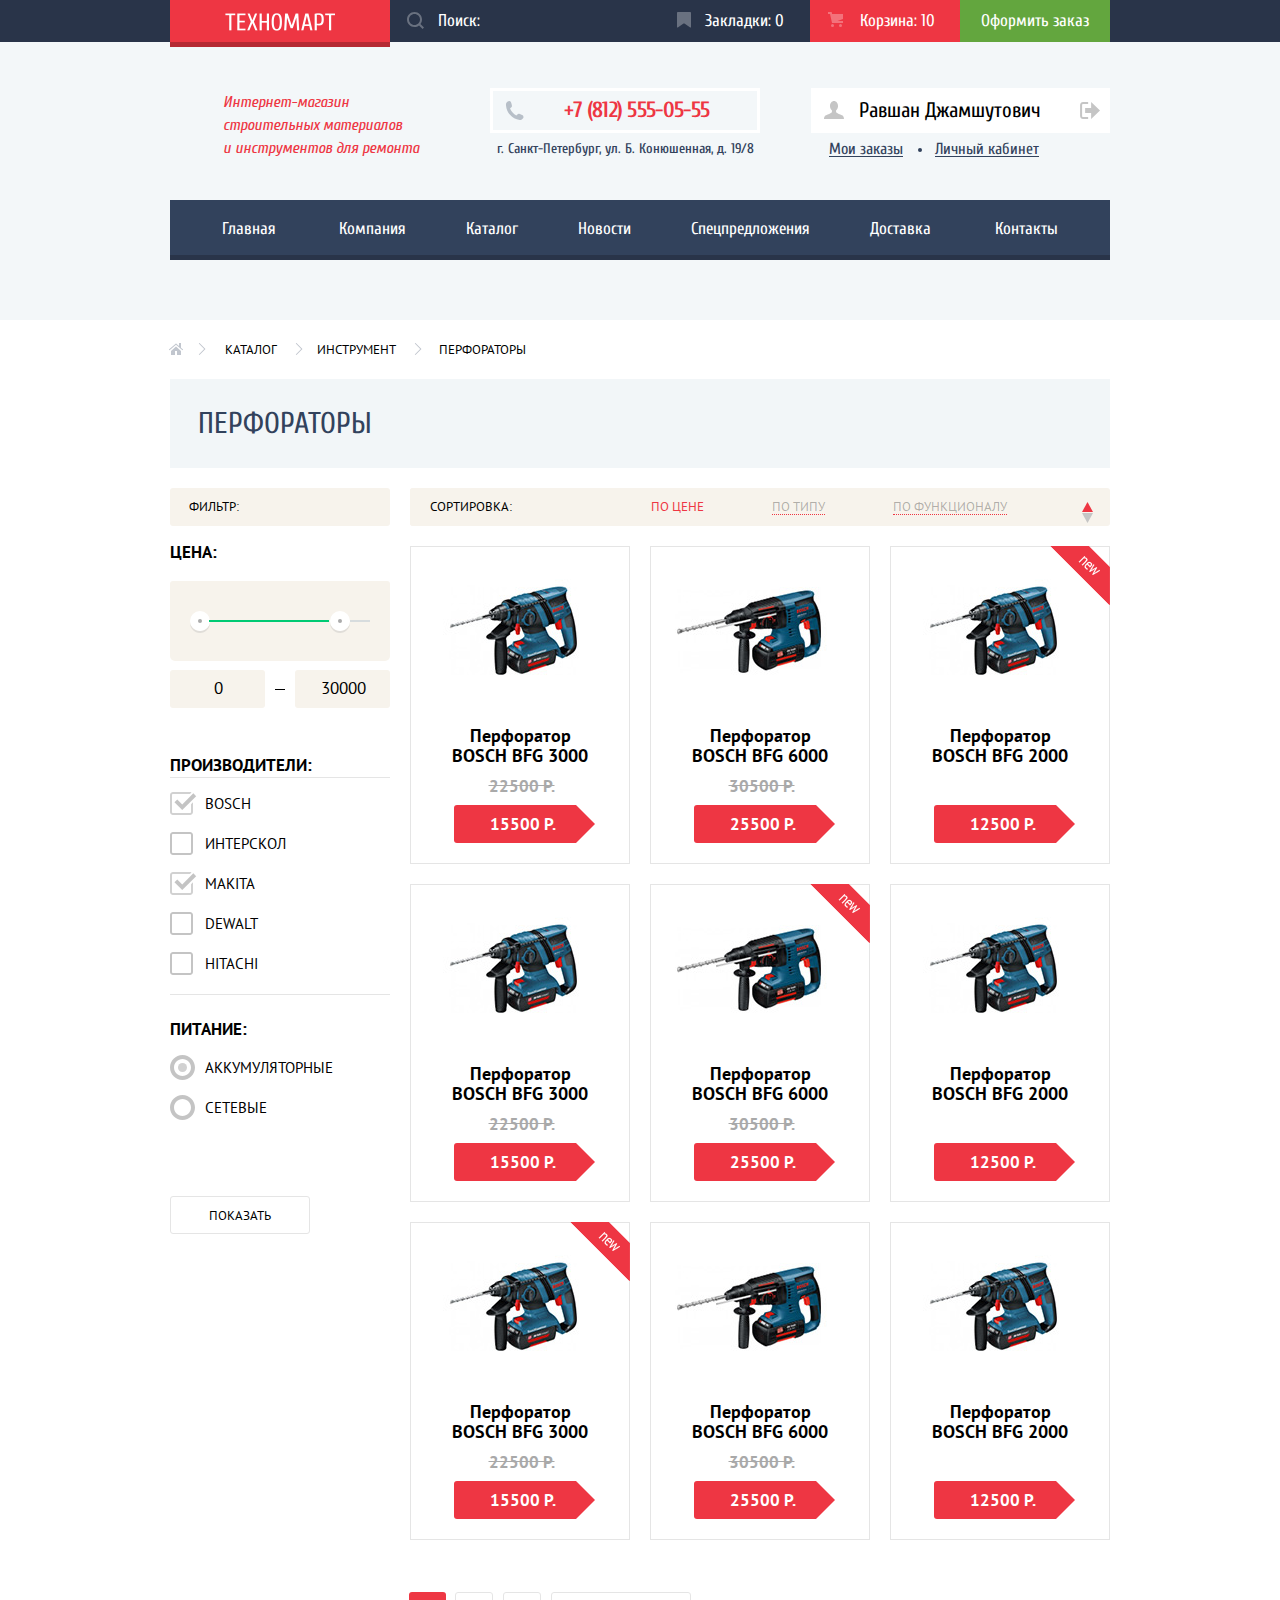
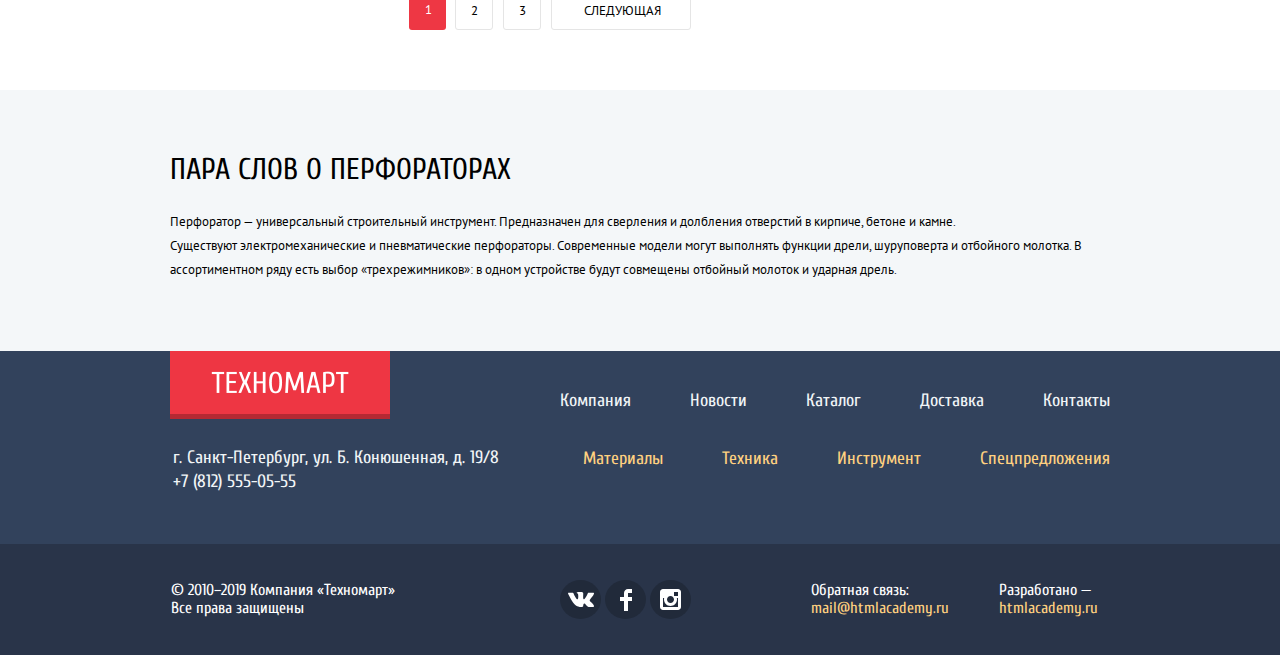
==== commit b44cbec1: "Правки по переполнению" ====
--- a/perforators.html
+++ b/perforators.html
@@ -159,7 +159,7 @@
               </li>
               <li class="filter-option">
                 <input class="visually-hidden filters-input filters-input-checkbox" type="checkbox" name="interskol"
-                  id="check-interskol" disabled>
+                  id="check-interskol">
                 <label for="check-interskol">Интерскол</label>
               </li>
               <li class="filter-option">
--- a/css/style-min.css
+++ b/css/style-min.css
@@ -1 +1 @@
-@font-face{font-weight:400;font-size:16px;font-family:"cuprumitalic";src:url(../fonts/cuprumitalic.woff2) format("woff2"),url(../fonts/cuprumitalic.woff) format("woff")}html{-webkit-box-sizing:border-box;box-sizing:border-box}*,*::before,*::after{-webkit-box-sizing:inherit;box-sizing:inherit}body{min-width:960px;padding:0;font-size:14px;font-family:"Cuprum",Arial,sans-serif;color:black}a{text-decoration:none}img{max-width:100%}.container{width:960px;margin:0 auto;padding:0 10px;overflow:hidden}.btn{display:block;width:140px;padding:25px;padding-top:11px;padding-bottom:9px;font-size:14px;line-height:18px;text-align:center;color:white;text-transform:uppercase;background-color:#ee3643;border-radius:3px}.visually-hidden{position:absolute;width:1px;height:1px;margin:-1px;padding:0;overflow:hidden;white-space:nowrap;border:0;clip:rect(0 0 0 0);-webkit-clip-path:inset(100%);clip-path:inset(100%)}.main-header{width:100%;margin-bottom:23px;padding-bottom:60px;color:#32425c;background-color:#f3f7f9}.header-top,.top-menu{display:-webkit-box;display:-ms-flexbox;display:flex;height:42px;margin-bottom:46px;background-color:#293449}.header-top-container{display:-webkit-box;display:-ms-flexbox;display:flex;overflow:visible}.main-header-logo{position:relative;-ms-flex-negative:0;flex-shrink:0;-webkit-box-sizing:content-box;box-sizing:content-box;width:220px;height:42px;background-color:#ee3643;border-bottom:5px solid #b52933}.main-header-logo img{position:absolute;top:13px;left:25%}.search-field{position:relative;display:-webkit-box;display:-ms-flexbox;display:flex}.top-menu input[type=search]{width:270px;height:42px;padding-left:49px;border:none;outline:none}.top-menu input[type=search]::-webkit-input-placeholder{position:relative;top:-1px;right:1px}.top-menu input[type=search]:-ms-input-placeholder{position:relative;top:-1px;right:1px}.top-menu input[type=search]::-ms-input-placeholder{position:relative;top:-1px;right:1px}.top-menu input[type=search]::placeholder{position:relative;top:-1px;right:1px}.top-menu svg{position:absolute;top:12px;left:17px;fill:rgba(255,255,255,.3)}.search-field svg{left:14px}.cart svg{left:18px}.cart-full svg{fill:rgba(255,255,255,.3)}.top-menu-link:hover svg,.top-menu-link:focus svg,.search-field:hover svg{fill:white}.top-menu a:active svg{fill:rgba(255,255,255,.5)}.top-menu a,.top-menu input[type=search],.top-menu input[type=search]::-webkit-input-placeholder,.site-navigation a{color:white;background-color:#293449}.top-menu a,.top-menu input[type=search],.top-menu input[type=search]:-ms-input-placeholder,.site-navigation a{color:white;background-color:#293449}.top-menu a,.top-menu input[type=search],.top-menu input[type=search]::-ms-input-placeholder,.site-navigation a{color:white;background-color:#293449}.top-menu a,.top-menu input[type=search],.top-menu input[type=search]::placeholder,.site-navigation a{color:white;background-color:#293449}.btn-search{position:absolute;left:3px;width:45px;height:42px;background-color:transparent;border:none}input[name=site-search]:focus~.btn-search>svg{fill:#f0525d}.top-menu input[type=search]:focus,.top-menu input[type=search]:focus::-webkit-input-placeholder,input[type=search]:focus~.btn-search{color:black;background-color:white;border:none}.top-menu input[type=search]:focus,.top-menu input[type=search]:focus:-ms-input-placeholder,input[type=search]:focus~.btn-search{color:black;background-color:white;border:none}.top-menu input[type=search]:focus,.top-menu input[type=search]:focus::-ms-input-placeholder,input[type=search]:focus~.btn-search{color:black;background-color:white;border:none}.top-menu input[type=search]:focus,.top-menu input[type=search]:focus::placeholder,input[type=search]:focus~.btn-search{color:black;background-color:white;border:none}.top-menu a{position:relative;display:block;width:150px;padding:12px;padding-left:30px;text-align:center}.btn:hover,.btn:focus,.main-header-logo:hover,.main-header-logo:focus{background-color:#ca2c37}.btn:active,.main-header-logo:active{background-color:#ba2732}.top-menu,.site-navigation{font-size:17px;line-height:17px}.top-menu .btn-make-order{padding:10px 0;padding-top:12px;font-size:17px;line-height:18px;text-transform:none;background-color:#63a63e;border-radius:0}.top-menu a:hover,.top-menu a:focus{background-color:#212a3a}.top-menu .btn-make-order:hover,.top-menu .btn-make-order:focus{background-color:#5fbb2d}.top-menu a:active{color:rgba(255,255,255,.5);background-color:#161d29}.top-menu .btn-make-order:active{background-color:#518534}.top-menu .cart-full{padding-left:37px;background-color:#ee3643}.header-middle .container{display:-webkit-box;display:-ms-flexbox;display:flex;-webkit-box-orient:horizontal;-webkit-box-direction:normal;-ms-flex-direction:row;flex-direction:row;-webkit-box-pack:justify;-ms-flex-pack:justify;justify-content:space-between;margin-bottom:24px}.page-header{-ms-flex-negative:0;flex-shrink:0;width:320px;margin:0;margin-top:3px;padding:0;padding-right:50px;padding-left:53px;font-weight:570;font-size:16px;line-height:23px;font-family:"cuprumitalic","Cuprum",Arial;color:#ee3643;letter-spacing:0}.header-contacts{margin-top:0;margin-right:51px;font-weight:500;font-size:14px;line-height:27px;text-align:center;color:#32425c}.header-contacts a{position:relative;display:block;width:270px;margin-bottom:2px;padding:8px 0;padding-bottom:9px;padding-left:23px;font-weight:700;font-size:22px;line-height:22px;color:#ee3643;letter-spacing:-.7px;border:3px solid #fff}.header-contacts img{position:absolute;top:10px;left:12px}.site-navigation,.user-navigation{margin:0;margin-bottom:8px;padding:0;list-style:none}.user-navigation{display:-webkit-box;display:-ms-flexbox;display:flex;-webkit-box-orient:horizontal;-webkit-box-direction:normal;-ms-flex-direction:row;flex-direction:row;-webkit-box-pack:start;-ms-flex-pack:start;justify-content:flex-start;-webkit-box-sizing:content-box;box-sizing:content-box;width:299px}.user-navigation-inner{background-color:white}.login-link{padding:0;font-size:21px;line-height:21px;color:black}.login-link a{position:relative;display:block;padding:12px 25px;text-align:center;color:black;background-color:white}.login-link svg{position:absolute;fill:#c5c5c5}.link-sign-in{width:121px;margin-right:10px;margin-left:18px}.link-sign-in a{padding-left:46px}.link-sign-in svg{top:14px;left:14px}.link-sign-up{width:150px}.login-link a:hover,.profile-navigation a:hover{color:#ee3643}.login-link:hover svg,.logged-in:hover svg{fill:black}.logged-in a{position:relative;width:240px;padding:12px 0;padding-left:19px}.logged-in svg{top:13px;left:13px}.logged-in a:hover{color:black}.log-off a{position:relative;width:40px;min-height:45px;padding:0}.log-off svg{position:absolute;top:14px;left:9px}.login-link a:active,.profile-navigation a:active{color:rgba(0,0,0,.3)}.login-link a:active svg{fill:rgba(0,0,0,.3)}.profile-navigation{display:-webkit-box;display:-ms-flexbox;display:flex;-webkit-box-orient:horizontal;-webkit-box-direction:normal;-ms-flex-direction:row;flex-direction:row;-webkit-box-pack:start;-ms-flex-pack:start;justify-content:flex-start;margin:0;padding:0;padding-left:18px;list-style:none;font-size:16px;line-height:16px}.profile-link a{position:relative;display:block;height:16px;margin-right:32px;color:#32425c;border-bottom:1px solid #32425c}.profile-link a:hover{border-bottom-color:#ee3643}.profile-link a:active{border-bottom-color:rgba(0,0,0,.3)}.profile-link:not(:last-child) a::after{content:"";position:absolute;top:7px;right:-19px;display:block;width:4px;height:4px;background-color:#32425c;border-radius:50%}.site-navigation{display:-webkit-box;display:-ms-flexbox;display:flex;-ms-flex-wrap:wrap;flex-wrap:wrap;-webkit-box-pack:start;-ms-flex-pack:start;justify-content:flex-start;width:100%;margin:0;padding:0;background-color:#32425c;border-bottom:5px solid #293449}.site-navigation a{display:block;-webkit-box-sizing:content-box;box-sizing:content-box;padding:18px 30px;padding-top:20px;text-align:center;background-color:#32425c}.main-page-link a{padding-right:33px;padding-left:52px}.contacts-page-link a{padding-right:51px;padding-left:34px}.site-navigation a:hover,.site-navigation a:focus{background-color:#293449;border-bottom-color:#293449}.site-navigation a:active{color:rgba(255,255,255,.6);background-color:#1d2739;border-bottom-color:#1d2739}.breadcrumbs{position:relative;display:-webkit-box;display:-ms-flexbox;display:flex;-webkit-box-orient:horizontal;-webkit-box-direction:normal;-ms-flex-direction:row;flex-direction:row;-ms-flex-wrap:wrap;flex-wrap:wrap;-webkit-box-pack:start;-ms-flex-pack:start;justify-content:flex-start;margin:0;padding:0;list-style:none;font-size:13px;line-height:18px;font-family:"PT Sans",Arial,sans-serif;text-transform:uppercase}.breadcrumbs a{position:relative;top:-2px;display:block;margin:0;margin-right:40px;color:black}.breadcrumbs a::after{content:"";position:absolute;top:2px;right:-42px;display:block;width:40px;height:12px;background-image:url(../img/svg/icon-right-small.svg);background-repeat:no-repeat;background-position:50% 0}.breadcrumbs-current{margin-left:3px}.breadcrumbs-current a::after{display:none}.breadcrumbs-homepage{position:relative;left:-15px;display:block;width:40px;height:12px;margin-right:5px;background-image:url(../img/svg/icon-home.svg);background-repeat:no-repeat;background-position:13px 0}.breadcrumbs-homepage a::after{left:27px}.promo{margin-top:36px}.promo-features-list{display:-webkit-box;display:-ms-flexbox;display:flex;-webkit-box-orient:horizontal;-webkit-box-direction:normal;-ms-flex-direction:row;flex-direction:row;-ms-flex-wrap:wrap;flex-wrap:wrap;-webkit-box-pack:justify;-ms-flex-pack:justify;justify-content:space-between;margin-bottom:0;padding-left:0;list-style:none}.promo-bottom{display:-webkit-box;display:-ms-flexbox;display:flex;-webkit-box-orient:horizontal;-webkit-box-direction:normal;-ms-flex-direction:row;flex-direction:row;-webkit-box-pack:start;-ms-flex-pack:start;justify-content:flex-start}.promo-features-side{display:-webkit-box;display:-ms-flexbox;display:flex;-webkit-box-orient:vertical;-webkit-box-direction:normal;-ms-flex-direction:column;flex-direction:column;-webkit-box-pack:start;-ms-flex-pack:start;justify-content:flex-start;margin-top:0;margin-bottom:33px;margin-left:20px;padding:0}.promo-item{position:relative;width:300px;height:123px;margin-bottom:20px;padding-left:23px;background-repeat:no-repeat}.promo-materials{background-color:#ffbf47;background-image:url(../img/svg/icon-materials.svg);background-position:213px 30px;background-size:44px 65px}.promo-instruments{background-color:#3bbce3;background-image:url(../img/svg/icon-instruments.svg);background-position:197px 32px;background-size:75px 61px}.promo-tech{background-color:#dc91d8;background-image:url(../img/svg/icon-tech.svg);background-position:191px 30px;background-size:78px 62px}.promo-sale{background-color:#8ed78f;background-image:url(../img/svg/icon-sale.svg);background-position:196px 26px;background-size:59px 72px}.promo-delivery{background-color:#ffbf47;background-image:url(../img/svg/icon-delivery.svg);background-position:191px 32px;background-size:78px 63px}.promo-item h2{margin-bottom:13px;font-size:24px;line-height:30px;color:white}.promo-item .btn-promo{width:135px;padding:11px 20px 9px;background-color:rgba(0,0,0,.1)}.btn-promo:hover,.btn-promo:focus{background-color:rgba(0,0,0,.2)}.btn-promo:active{background-color:rgba(0,0,0,.3)}.slider-btn{background-color:transparent;border:none}.slides{margin-top:0;padding-left:0;list-style:none}.slider{position:relative;width:620px;max-height:266px}.slider-btn{position:absolute;top:114px;cursor:pointer}.slider-btn-back{left:25px}.slider-btn-next{top:113px;right:19px}.slider-content{margin:0}.slider-content figcaption{position:absolute;top:0;left:0;padding-left:0;color:white}.slider-content{display:none}.slider-radio:first-of-type:checked~.slides .slider-content-1,.slider-radio:nth-of-type(2):checked~.slides .slider-content-2,.slider-content-current{display:block}.slider-btn:focus{border:1px solid #4d90fe;outline:none;-webkit-box-shadow:0 0 5px #4d90fe;box-shadow:0 0 5px #4d90fe}.slider-content h2{position:absolute;top:-7px;left:25px;font-size:36px;line-height:36px;color:white;text-transform:uppercase}.slider-content p{position:absolute;top:43px;left:25px;width:300px;font-size:18px;line-height:24px}.slider-content .btn{position:absolute;top:206px;left:25px;width:195px;padding-left:49px;text-align:left}.slider-indicators{position:absolute;top:220px;left:295px;display:-webkit-box;display:-ms-flexbox;display:flex}.slider-indicator{left:30px;display:block;-webkit-box-sizing:content-box;box-sizing:content-box;width:6px;height:6px;margin-right:10px;background-color:white;border:2px solid white;border-radius:50%}.slider-radio:first-of-type:checked~.slider-indicators .slider-indicator:first-child,.slider-radio:nth-of-type(2):checked~.slider-indicators .slider-indicator:nth-child(2),.slider-indicator-current{background-color:#ee3643}.slider-indicator-active{background-color:#ee3643}.header-popular{padding-top:25px;padding-right:24px;padding-bottom:26px;padding-left:29px}.header-popular{display:-webkit-box;display:-ms-flexbox;display:flex;-webkit-box-pack:justify;-ms-flex-pack:justify;justify-content:space-between;margin-bottom:10px;background-color:#f9f5f0}.header-popular h2,.current-product{font-weight:400;font-size:30px;line-height:30px;color:#32425c;text-transform:uppercase}.header-popular h2{margin:0;margin-top:5px}.current-product{margin-top:18px;margin-bottom:20px;padding:30px 28px;padding-bottom:29px;background-color:#f2f6f8}.header-popular .btn{display:-webkit-box;display:-ms-flexbox;display:flex;-ms-flex-negative:0;flex-shrink:0;-webkit-box-pack:center;-ms-flex-pack:center;justify-content:center;-webkit-box-align:center;-ms-flex-align:center;align-items:center;width:253px;padding-right:50px;padding-left:50px}.popular-brands .btn{padding:10px 50px}.popular-brands-list{display:-webkit-box;display:-ms-flexbox;display:flex;-ms-flex-wrap:wrap;flex-wrap:wrap;-webkit-box-pack:start;-ms-flex-pack:start;justify-content:flex-start;margin:0;margin-bottom:75px;padding:0;list-style:none}.popular-brands-item{display:-webkit-box;display:-ms-flexbox;display:flex;-webkit-box-pack:center;-ms-flex-pack:center;justify-content:center;-webkit-box-align:center;-ms-flex-align:center;align-items:center;width:220px;height:145px;margin:10px 0;margin-right:20px;border:1px solid #ebebeb}.popular-brands-item img{max-width:100%;height:auto}.popular-brands-item:nth-child(4n){margin-right:0}.popular-brands-item:hover{-webkit-box-shadow:0 10px 25px rgba(0,0,0,.5);box-shadow:0 10px 25px rgba(0,0,0,.5)}.popular-brands-item:active{-webkit-box-shadow:0 4px 10px rgba(0,0,0,.5);box-shadow:0 4px 10px rgba(0,0,0,.5);opacity:.5}.popular-brands-item img{position:relative}.popular-brands-item:nth-of-type(1) img{top:1px}.popular-brands-item:nth-of-type(2) img,.popular-brands-item:nth-of-type(3) img{bottom:1px}.popular-brands-item:nth-of-type(4) img{bottom:6px;left:-1px}.popular-brands-item:nth-of-type(5) img{top:3px;left:3px}.popular-brands-item:nth-of-type(6) img{top:1px;left:-1px}.popular-brands-item:nth-of-type(7) img{left:1px}.popular-brands-item:nth-of-type(8) img{top:-2px;left:2px}.catalog-list{display:-webkit-box;display:-ms-flexbox;display:flex;-ms-flex-wrap:wrap;flex-wrap:wrap;-webkit-box-pack:start;-ms-flex-pack:start;justify-content:flex-start;-ms-flex-line-pack:center;align-content:center;margin:0;margin-bottom:11px;padding-left:0;list-style:none}.catalog-list h3{margin-top:5px;margin-bottom:1px;padding:0 30px;font-size:18px;line-height:20px;font-family:"PT Sans",Arial,sans-serif}.catalog-item-product a{color:black}.catalog-item{position:relative;width:220px;margin:10px 0;margin-right:20px;font-weight:700;text-align:center;border:1px solid #e5e5e5}.catalog-item img{max-width:100%;height:auto}.flag-new::after{content:"";position:absolute;top:-1px;right:-1px;z-index:20;width:60px;height:60px;overflow:hidden;text-indent:-1000px;background-image:url(../img/new-flag.png);background-repeat:no-repeat;background-position:0 0}.promo-item.flag-new::after{top:0;right:0}.catalog-index .catalog-item:nth-child(4n){margin-right:0}.catalog-list-inner{margin-bottom:42px;padding-left:0}.catalog-list-inner .catalog-item:nth-child(3n){margin-right:0}.price-old,.price-current{margin:0;padding:10px 30px;font-size:17px;line-height:18px;font-family:"PT sans",Arial,sans-serif;text-transform:uppercase}.price-old{min-height:20px;padding-left:33px;color:#a9a9a9;text-decoration:line-through}.price-current{position:relative;left:4px;width:141px;margin:0 auto;margin-bottom:20px;padding-left:27px;font-weight:550;color:white;background-color:#ee3643;border-radius:3px}.price-current::after{content:"";position:absolute;top:0;right:-19px;width:0;height:0;border:19px solid white;border-left-color:#ee3643}.no-discount .price-current{margin-top:39px}.catalog-list .btn{width:135px}.btn-buy,.btn-bookmark{position:absolute;left:40px;z-index:10;display:none;margin:0 auto;margin-bottom:8px;padding:10px 0;padding-bottom:7px;text-align:left;cursor:pointer}.btn-buy{top:30px;padding-left:50px;color:white;background-color:#63a63e;border:none;border-bottom:3px solid #367315;border-radius:3px}.btn-buy::before{content:"";position:absolute;top:10px;left:15px;width:15px;height:15px;background-image:url(../img/svg/cart-icon.svg);opacity:.3}.btn-buy:hover::before,.btn-buy:active::before{opacity:1}.btn-bookmark{top:75px;padding-top:9px;padding-bottom:5px;padding-left:33px;color:black;background-color:white;border:3px solid #64a63f;border-radius:3px}.catalog-item:hover>.actions,.catalog-item:hover .btn-bookmark,.catalog-item:hover .btn-buy{display:block}.catalog-item:hover{-webkit-box-shadow:0 10px 25px rgba(0,0,0,.5);box-shadow:0 10px 25px rgba(0,0,0,.5)}.actions{position:absolute;z-index:10;display:none;width:100%;height:40%;padding:40px 0;background-color:white}.btn-buy:hover,.btn-buy:focus{background-color:#5fbb2d}.btn-bookmark:hover,.btn-bookmark:focus{color:#32425c;background-color:white;border-color:#32425c}.btn-buy:active{background-color:#518534;border-bottom-color:#518534}.btn-bookmark:active{color:rgba(50,66,92,.3);border-color:rgba(50,66,92,.3)}.filters-catalog-container{display:-webkit-box;display:-ms-flexbox;display:flex;-webkit-box-orient:horizontal;-webkit-box-direction:normal;-ms-flex-direction:row;flex-direction:row;-webkit-box-pack:start;-ms-flex-pack:start;justify-content:flex-start}.sort-catalog{display:-webkit-box;display:-ms-flexbox;display:flex;-webkit-box-orient:vertical;-webkit-box-direction:normal;-ms-flex-direction:column;flex-direction:column;-ms-flex-wrap:nowrap;flex-wrap:nowrap;-webkit-box-pack:justify;-ms-flex-pack:justify;justify-content:space-between;width:700px}.filters fieldset{margin:0;padding:0;border:none}.filters-label{margin-top:0;margin-bottom:14px;font-weight:700;font-size:17px;line-height:30px;font-family:"PT Sans",Arial,sans-serif;text-transform:uppercase}.sort-list,.filters-list{margin:0;padding-left:0;list-style:none}.filters-type,.sort h3,.sort-option{font-weight:400;font-size:13px;line-height:14px;font-family:"PT Sans",Arial,sans-serif;text-transform:uppercase;background-color:#f7f3ec}.sort{display:-webkit-box;display:-ms-flexbox;display:flex;-webkit-box-orient:horizontal;-webkit-box-direction:normal;-ms-flex-direction:row;flex-direction:row;-ms-flex-wrap:wrap;flex-wrap:wrap;-webkit-box-pack:start;-ms-flex-pack:start;justify-content:flex-start;width:700px;margin-bottom:10px}.sort-list{display:-webkit-box;display:-ms-flexbox;display:flex;-webkit-box-orient:horizontal;-webkit-box-direction:normal;-ms-flex-direction:row;flex-direction:row;-ms-flex-wrap:wrap;flex-wrap:wrap;-webkit-box-pack:start;-ms-flex-pack:start;justify-content:space-between;width:400px;margin:0;padding:12px 0;padding-right:45px;padding-bottom:11px}.sort,.filter-price-range,.price-value{background-color:#f7f3ec;border-radius:3px}.sort-list li{margin-right:0}.sort-list-how li{margin:0;padding:0}.sort-list-how{-webkit-box-pack:justify;-ms-flex-pack:justify;justify-content:space-between;width:60px;padding-right:0}.sort h3{width:150px;margin:0;margin-right:90px;padding:12px 20px;border-radius:3px}.sort-option{display:block;color:rgba(0,0,0,.3);border-bottom:1px dotted #ee3643}.sort-option-how{position:relative;display:block;width:28px;font-size:0}.sort-option-how svg{position:absolute;top:2px;fill:#c5c5c5}.sort-current,.sort-current svg{color:#ee3643;fill:#ee3643}.sort-option:hover,.sort-option:focus{color:black;border-bottom-style:solid}.sort-current{border:none}.sort-current:hover,.sort-current:focus{border-bottom:1px solid #ee3643}.sort-option-how:hover,.sort-option-how:focus{border:none}.sort-option-how:hover svg,.sort-option-how:focus>svg{fill:black}.filters{display:-webkit-box;display:-ms-flexbox;display:flex;-webkit-box-orient:horizontal;-webkit-box-direction:normal;-ms-flex-direction:row;flex-direction:row;width:220px;margin-right:20px}.filters-type{display:block;width:100%;margin-bottom:11px;padding:12px 19px;font-weight:400;border-radius:3px}.filter-price-range{position:relative;width:220px;height:80px;margin-bottom:9px;border-bottom-right-radius:5px;border-bottom-left-radius:5px}.price-range-current{position:absolute;top:39px;left:39px;-webkit-box-sizing:padding-box;box-sizing:padding-box;width:120px;height:2px;background-color:#00ca74}.btn-price-range{position:absolute;display:block;width:20px;height:23px;font-size:0;background-color:transparent;background-image:url(../img/svg/filter-button.svg);border:none}.price-range-min{top:30px;left:20px}.price-range-max{top:30px;right:40px}.price-range-out{position:relative;top:39px;left:180px;width:20px;height:2px;background-color:#d7dcde}.price-value{width:95px;margin:0;margin-bottom:42px;padding-top:9px;padding-bottom:11px;padding-left:4px;font-size:17px;line-height:18px;font-family:"PT Sans",Arial,sans-serif;text-align:center;text-transform:uppercase;border:none;border-radius:3px}.min-price{margin-right:26px}.price-filter label{position:relative}.price-filter label:first-of-type::after{content:"";position:absolute;top:8px;left:105px;display:block;width:10px;height:1px;background-color:black}.filters .brands-filter{position:relative;width:220px;margin-bottom:20px}.brands-filter .filters-label{margin-bottom:14px}.brands-filter::before,.brands-filter::after{content:"";position:absolute;display:block;width:220px;height:1px;background-color:#e5e5e5}.brands-filter::before{top:-17px}.filter-option{margin-bottom:20px;font-size:15px;line-height:20px;font-family:"PT Sans",Arial,sans-serif;text-transform:uppercase}.filters-input~label{position:relative;padding-left:35px}.filters-input~label::before{content:"";position:absolute;top:-10px;left:0;width:30px;height:40px;background-repeat:no-repeat;background-position:0 8px;opacity:.79}.filters-input-checkbox~label::before{background-image:url(../img/svg/checkbox-off.svg)}.filters-input-checkbox:checked~label::before{background-image:url(../img/svg/checkbox-on.svg)}.filters-input-radio~label::before{background-image:url(../img/svg/radio-off.svg);background-position:0 7px}.filters-input-radio:checked~label::before{background-image:url(../img/svg/radio-on.svg)}.filters-input:hover~label::before{opacity:1}.filters-input:focus~label{outline:2px solid #c5c5c5;outline-offset:5px}.filters-input:disabled~label{opacity:.3}.btn-submit{margin-top:58px;padding:10px 0;padding-bottom:8px}.btn-submit,.pagination-item{font-size:13px;line-height:18px;font-family:"PT Sans",Arial,sans-serif;color:black;background-color:white;border:1px solid #e5e5e5}.pagination{margin:0 auto}.pagination-list{display:-webkit-box;display:-ms-flexbox;display:flex;-webkit-box-orient:horizontal;-webkit-box-direction:normal;-ms-flex-direction:row;flex-direction:row;-ms-flex-wrap:wrap;flex-wrap:wrap;-webkit-box-pack:start;-ms-flex-pack:start;justify-content:flex-start;margin:0;margin-bottom:60px;padding-left:239px;list-style:none}.pagination-item a,.pagination-item:hover,.pagination-item:focus,.pagination-item:active,.pagination-item a:hover,.pagination-item a:focus,.pagination-item a:active{color:black}.pagination-item{height:38px;margin-right:10px;padding:9px 14px;padding-left:15px;font-size:13px;line-height:18px;text-transform:uppercase;border-radius:3px}.pagination-item-current{height:38px;margin-right:9px;padding-left:16px;color:white;background-color:#ee3744;border:none}.pagination-item-next{min-width:140px;padding-right:25px;padding-left:32px}.btn-submit:hover,.pagination-item:hover,.btn-submit:focus,.pagination-item:focus{background-color:white;border-color:#bdc6ca}.btn-submit:active,.pagination-item:active{color:black;border-color:#ee3744}.services-container{display:-webkit-box;display:-ms-flexbox;display:flex;-webkit-box-orient:horizontal;-webkit-box-direction:normal;-ms-flex-direction:row;flex-direction:row;-webkit-box-pack:start;-ms-flex-pack:start;justify-content:flex-start}.services,.about-product{background-color:#f4f7f9}.services p,.index-columns p{font-size:13px;line-height:24px;font-family:"PT Sans",Arial,sans-serif}.services h2{padding-top:40px}.services-promo{width:400px;margin-bottom:20px;padding:1px}.services-list{position:relative;left:81px;padding-left:0}.services-toggle{position:relative;width:240px;margin-bottom:63px;padding:34px 0;list-style:none}.services-toggle::after{content:"";position:absolute;top:-5px;right:0;display:block;width:10px;height:272px;background-image:url(../img/services-shadow.png);background-repeat:no-repeat;background-position:50% 50%}.service-item{width:700px;min-height:259px;background-repeat:no-repeat}.services h3{margin-top:31px;margin-bottom:25px;font-weight:400;font-size:36px;line-height:36px;color:#32425c;text-transform:uppercase}.service-item-delivery{background-image:url(../img/delivery.png);background-position:150px 26px}.service-item-delivery p{width:275px}.service-item-warranty{background-image:url(../img/guarantee.png);background-position:240px 5px}.service-item-warranty p{width:375px}.service-item-credit{background-image:url(../img/credit.png);background-position:168px -2px}.service-item-credit p{margin-bottom:30px}.btn-order-credit{display:block;width:195px;margin-bottom:10px;background-color:#ff5357}.service-item{display:none}.service-item-current{display:block}.services-radio:first-of-type:checked~.services-list .service-item-delivery,.services-radio:nth-of-type(2):checked~.services-list .service-item-warranty,.services-radio:nth-of-type(3):checked~.services-list .service-item-credit{display:block}.btn-services{display:block;width:240px;padding:17px 20px;padding-top:13px;padding-left:22px;font-weight:700;font-size:21px;line-height:30px;text-align:left;color:white;background-color:#32425c;border-top:1px solid #405069;border-right:none;border-bottom:1px solid #293449;border-left:none;cursor:pointer}.services-radio:first-of-type:checked~.services-toggle .btn-delivery,.services-radio:nth-of-type(2):checked~.services-toggle .btn-warranty,.services-radio:nth-of-type(3):checked~.services-toggle .btn-credit{padding:18px 20px;padding-top:14px;padding-left:22px;color:#32425c;background-color:white;border:none}.btn-services:hover{color:white;background-color:#293449}.btn-services-current{color:#32425c;background-color:white;border:none}.about-product-container{padding-top:40px;padding-bottom:56px}.about-product{font-size:13px;line-height:24px;font-family:"PT Sans",Arial,sans-serif}.services h2,.index-columns h2,.about-product h2{font-weight:400;font-size:30px;line-height:30px;font-family:"Cuprum",Arial,sans-serif;color:black;text-transform:uppercase}.services-list{list-style:none}.index-columns{display:-webkit-box;display:-ms-flexbox;display:flex;-webkit-box-orient:horizontal;-webkit-box-direction:normal;-ms-flex-direction:row;flex-direction:row;-webkit-box-pack:start;-ms-flex-pack:start;justify-content:flex-start;padding:10px;padding-top:55px}.about-us{-ms-flex-negative:0;flex-shrink:0;width:530px;margin-right:110px;font-weight:500}.about-us-promo{margin-bottom:24px;letter-spacing:.15px}.about-us-delivery{margin-bottom:21px}.about-us .btn{width:220px}.delivery-company-list{margin:0;margin-bottom:36px;padding-left:36px;list-style:none;font-size:18px;line-height:20px}.delivery-company-list li{position:relative;margin-bottom:20px}.delivery-company-list li::before{content:"";position:absolute;top:9px;left:-36px;display:block;width:25px;height:2px;background-color:#ee3643}.contacts{-ms-flex-negative:0;flex-shrink:0;width:300px}.contacts p{width:180px;margin-bottom:31px}.contacts .btn{width:300px;margin-top:36px;margin-bottom:76px;padding-left:64px;text-align:left}.about-us-delivery{width:390px;margin-top:0}.main-footer{background-color:#32425c}.footer-top .container{display:-webkit-box;display:-ms-flexbox;display:flex;-webkit-box-orient:horizontal;-webkit-box-direction:normal;-ms-flex-direction:row;flex-direction:row;min-height:193px}.main-footer-logo{display:block;-webkit-box-sizing:content-box;box-sizing:content-box;width:220px;height:63px;margin-bottom:27px;background-color:#ee3643;border-bottom:5px solid #b52933}.main-footer-logo img{position:relative;top:20px;left:41px}.footer-contacts{width:330px;margin-top:0;margin-right:0;padding-left:3px}.footer-phone{color:white;text-decoration:none}.footer-site-navigation,.footer-store-navigation{display:-webkit-box;display:-ms-flexbox;display:flex;-webkit-box-orient:horizontal;-webkit-box-direction:normal;-ms-flex-direction:row;flex-direction:row;-ms-flex-wrap:wrap;flex-wrap:wrap;-webkit-box-pack:end;-ms-flex-pack:end;justify-content:flex-end;width:610px;margin-right:0;padding:0;padding-top:24px;list-style:none}.footer-store-navigation{padding-top:20px}.footer-store-navigation a,.footer-site-navigation a{display:block;margin-left:59px}.footer-store-navigation,.footer-site-navigation{margin-right:-60px}.footer-top a,.footer-top p{font-size:18px;line-height:24px;font-family:"Cuprum",Arial,sans-serif;color:#f1f5f7}.main-footer-logo:hover,.main-footer-logo:focus{background-color:#ca2c37}.main-footer-logo:active{background-color:#ba2732}.footer-store-navigation a{color:#ffd180}.main-footer a:hover{text-decoration:underline}.footer-store-navigation a:active,.footer-site-navigation a:active{opacity:.5}.footer-bottom{font-size:16px;line-height:18px;color:white;background-color:#293449}.footer-bottom .container{display:-webkit-box;display:-ms-flexbox;display:flex;-webkit-box-orient:horizontal;-webkit-box-direction:normal;-ms-flex-direction:row;flex-direction:row;-webkit-box-pack:start;-ms-flex-pack:start;justify-content:flex-start;padding-top:20px;padding-bottom:20px}.footer-copyright{-ms-flex-negative:0;flex-shrink:0;width:230px;margin-right:160px;padding:1px}.footer-social{display:-webkit-box;display:-ms-flexbox;display:flex;-ms-flex-negative:0;flex-shrink:0;-webkit-box-orient:horizontal;-webkit-box-direction:normal;-ms-flex-direction:row;flex-direction:row;-ms-flex-wrap:wrap;flex-wrap:wrap;width:220px;margin-right:31px;padding-left:0;list-style:none}.social-btn{position:relative;display:block;width:41px;height:39px;margin-right:4px;background-color:#212a3a;background-repeat:no-repeat;background-position:50% 50%;border-radius:50%}.social-btn:hover,.social-btn:active{background-color:#ee3643}.social-btn-vk{background-image:url(../img/svg/vk-icon.svg)}.social-btn-fb{background-image:url(../img/svg/fb-icon.svg)}.social-btn-inst{margin-right:0;background-image:url(../img/svg/insta-icon.svg)}.copyright-link:not(:last-child){width:140px;margin-right:48px;color:white}.copyright-link:last-child{width:110px}.copyright-link{margin-top:17px}.copyright-link a{color:#ffd180}.copyright-link a:active{color:#ee3643;text-decoration:none}.modal{position:fixed;z-index:30}.modal-close{background-color:transparent;border:none}.write-us{bottom:200px;left:50%;display:none;width:620px;height:420px;margin-left:-290px;background-color:white;border-top:5px solid #ee3643;-webkit-box-shadow:0 40px 60px rgba(0,0,0,.75);box-shadow:0 40px 60px rgba(0,0,0,.75)}.write-us-top{display:-webkit-box;display:-ms-flexbox;display:flex;-ms-flex-wrap:wrap;flex-wrap:wrap;-webkit-box-pack:justify;-ms-flex-pack:justify;justify-content:space-between;padding:37px 80px}.modal-close{position:absolute;top:6px;right:8px;z-index:3;width:27px;height:27px;font-size:0}.modal-close::before,.modal-close::after{content:"";position:absolute;top:12px;right:0;display:block;width:25px;height:4px;background-color:#ee3643}.modal-close::before{-webkit-transform:rotate(45deg);-ms-transform:rotate(45deg);transform:rotate(45deg)}.modal-close::after{-webkit-transform:rotate(-45deg);-ms-transform:rotate(-45deg);transform:rotate(-45deg)}.write-us form{display:-webkit-box;display:-ms-flexbox;display:flex;-ms-flex-wrap:wrap;flex-wrap:wrap;-webkit-box-pack:justify;-ms-flex-pack:justify;justify-content:space-between}.half-width{display:-webkit-box;display:-ms-flexbox;display:flex;-webkit-box-orient:vertical;-webkit-box-direction:normal;-ms-flex-direction:column;flex-direction:column;-ms-flex-wrap:wrap;flex-wrap:wrap;width:220px;margin-bottom:15px}.write-us-letter{display:-webkit-box;display:-ms-flexbox;display:flex;-webkit-box-orient:vertical;-webkit-box-direction:normal;-ms-flex-direction:column;flex-direction:column;width:100%}.write-us label{margin-bottom:10px;font-size:18px;line-height:18px}.write-us input,.write-us textarea{padding:10px 15px;font-size:13px;line-height:18px;font-family:"PT Sans",Arial,sans-serif;color:#a9a9a9;border:2px solid #dee3e4;border-radius:3px;outline:none}.write-us input:hover,.write-us textarea:hover{border-color:#b5b5b5}.write-us input:focus,.write-us textarea:focus{border-color:#ee3643}.write-us input[type=text]{text-transform:capitalize}.write-us textarea{width:460px;height:115px;margin-bottom:35px;resize:none}.write-us-bottom{width:100%;height:112px;padding:37px 80px;background-color:#f4f4f4}.write-us-bottom .btn{width:100%;border:none}.modal-map{top:50%;left:50%;display:none;width:940px;height:446px;margin-top:-213px;margin-left:-470px;-webkit-box-shadow:0 0 32px rgba(0,0,0,.5);box-shadow:0 0 32px rgba(0,0,0,.5)}.modal-map iframe{position:relative;z-index:2;border:none}.modal-map p{position:absolute;top:0;left:0;z-index:1;margin:0}.modal-cart{top:50%;left:50%;display:none;width:620px;height:275px;margin-left:-310px;padding:0;background-color:white;border-top:5px solid #ee3643;-webkit-box-shadow:0 20px 40px rgba(0,0,0,.75);box-shadow:0 20px 40px rgba(0,0,0,.75)}.modal-cart-message{display:-webkit-box;display:-ms-flexbox;display:flex;-webkit-box-orient:horizontal;-webkit-box-direction:normal;-ms-flex-direction:row;flex-direction:row;-webkit-box-pack:start;-ms-flex-pack:start;justify-content:flex-start;margin:0;padding:37px 80px;font-size:30px;line-height:30px}.modal-cart-message svg{margin-right:30px}.modal-cart-message span{padding-top:15px}.modal-cart-bottom{display:-webkit-box;display:-ms-flexbox;display:flex;-webkit-box-orient:horizontal;-webkit-box-direction:normal;-ms-flex-direction:row;flex-direction:row;-webkit-box-pack:justify;-ms-flex-pack:justify;justify-content:space-between;width:100%;height:112px;padding:37px 80px;background-color:#f1f1f1}.modal-cart-bottom .btn{width:220px}.btn-keep-shopping{color:black;background-color:white;border:none}.btn-keep-shopping:hover,.btn-keep-shopping:focus,.btn-keep-shopping:active{color:white;outline:none}.cart-show-me{display:-webkit-box;display:-ms-flexbox;display:flex;-webkit-box-orient:vertical;-webkit-box-direction:normal;-ms-flex-direction:column;flex-direction:column;-webkit-box-pack:justify;-ms-flex-pack:justify;justify-content:space-between}@-webkit-keyframes fade-in{0%{-webkit-transform:translateY(-1000px);transform:translateY(-1000px);opacity:0}100%{-webkit-transform:translateY(0);transform:translateY(0);opacity:1}}@keyframes fade-in{0%{-webkit-transform:translateY(-1000px);transform:translateY(-1000px);opacity:0}100%{-webkit-transform:translateY(0);transform:translateY(0);opacity:1}}@-webkit-keyframes shake{0%,100%{-webkit-transform:translateX(0);transform:translateX(0)}10%,30%,50%,70%,90%{-webkit-transform:translateX(-10px);transform:translateX(-10px)}20%,40%,60%,80%{-webkit-transform:translateX(10px);transform:translateX(10px)}}@keyframes shake{0%,100%{-webkit-transform:translateX(0);transform:translateX(0)}10%,30%,50%,70%,90%{-webkit-transform:translateX(-10px);transform:translateX(-10px)}20%,40%,60%,80%{-webkit-transform:translateX(10px);transform:translateX(10px)}}.show-me{display:block;-webkit-animation:fade-in 0.25s;animation:fade-in 0.25s}.modal-error{-webkit-animation:shake 0.4s;animation:shake 0.4s}
+@font-face{font-weight:400;font-size:16px;font-family:"cuprumitalic";src:url(../fonts/cuprumitalic.woff2) format("woff2"),url(../fonts/cuprumitalic.woff) format("woff")}html{-webkit-box-sizing:border-box;box-sizing:border-box}*,*::before,*::after{-webkit-box-sizing:inherit;box-sizing:inherit}body{min-width:960px;padding:0;font-size:14px;font-family:"Cuprum",Arial,sans-serif;color:black}a{text-decoration:none}img{max-width:100%}.container{width:960px;margin:0 auto;padding:0 10px;overflow:hidden}.btn{display:block;width:140px;padding:25px;padding-top:11px;padding-bottom:9px;font-size:14px;line-height:18px;text-align:center;color:white;text-transform:uppercase;background-color:#ee3643;border-radius:3px}.visually-hidden{position:absolute;width:1px;height:1px;margin:-1px;padding:0;overflow:hidden;white-space:nowrap;border:0;clip:rect(0 0 0 0);-webkit-clip-path:inset(100%);clip-path:inset(100%)}.main-header{width:100%;margin-bottom:23px;padding-bottom:60px;color:#32425c;background-color:#f3f7f9}.header-top,.top-menu{display:-webkit-box;display:-ms-flexbox;display:flex;height:42px;margin-bottom:46px;background-color:#293449}.header-top-container{display:-webkit-box;display:-ms-flexbox;display:flex;overflow:visible}.main-header-logo{position:relative;-ms-flex-negative:0;flex-shrink:0;-webkit-box-sizing:content-box;box-sizing:content-box;width:220px;height:42px;background-color:#ee3643;border-bottom:5px solid #b52933}.main-header-logo img{position:absolute;top:13px;left:25%}.search-field{position:relative;display:-webkit-box;display:-ms-flexbox;display:flex}.top-menu input[type=search]{width:270px;height:42px;padding-left:49px;border:none;outline:none}.top-menu input[type=search]::-webkit-input-placeholder{position:relative;top:-1px;right:1px}.top-menu input[type=search]:-ms-input-placeholder{position:relative;top:-1px;right:1px}.top-menu input[type=search]::-ms-input-placeholder{position:relative;top:-1px;right:1px}.top-menu input[type=search]::placeholder{position:relative;top:-1px;right:1px}.top-menu svg{position:absolute;top:12px;left:17px;fill:rgba(255,255,255,.3)}.search-field svg{left:14px}.cart svg{left:18px}.cart-full svg{fill:rgba(255,255,255,.3)}.top-menu-link:hover svg,.top-menu-link:focus svg,.search-field:hover svg{fill:white}.top-menu a:active svg{fill:rgba(255,255,255,.5)}.top-menu a,.top-menu input[type=search],.top-menu input[type=search]::-webkit-input-placeholder,.site-navigation a{color:white;background-color:#293449}.top-menu a,.top-menu input[type=search],.top-menu input[type=search]:-ms-input-placeholder,.site-navigation a{color:white;background-color:#293449}.top-menu a,.top-menu input[type=search],.top-menu input[type=search]::-ms-input-placeholder,.site-navigation a{color:white;background-color:#293449}.top-menu a,.top-menu input[type=search],.top-menu input[type=search]::placeholder,.site-navigation a{color:white;background-color:#293449}.btn-search{position:absolute;left:3px;width:45px;height:42px;background-color:transparent;border:none}input[name=site-search]:focus~.btn-search>svg{fill:#f0525d}.top-menu input[type=search]:focus,.top-menu input[type=search]:focus::-webkit-input-placeholder,input[type=search]:focus~.btn-search{color:black;background-color:white;border:none}.top-menu input[type=search]:focus,.top-menu input[type=search]:focus:-ms-input-placeholder,input[type=search]:focus~.btn-search{color:black;background-color:white;border:none}.top-menu input[type=search]:focus,.top-menu input[type=search]:focus::-ms-input-placeholder,input[type=search]:focus~.btn-search{color:black;background-color:white;border:none}.top-menu input[type=search]:focus,.top-menu input[type=search]:focus::placeholder,input[type=search]:focus~.btn-search{color:black;background-color:white;border:none}.top-menu a{position:relative;display:block;width:150px;padding:12px;padding-left:30px;text-align:center}.btn:hover,.btn:focus,.main-header-logo:hover,.main-header-logo:focus{background-color:#ca2c37}.btn:active,.main-header-logo:active{background-color:#ba2732}.top-menu,.site-navigation{font-size:17px;line-height:17px}.top-menu .btn-make-order{padding:10px 0;padding-top:12px;font-size:17px;line-height:18px;text-transform:none;background-color:#63a63e;border-radius:0}.top-menu a:hover,.top-menu a:focus{background-color:#212a3a}.top-menu .btn-make-order:hover,.top-menu .btn-make-order:focus{background-color:#5fbb2d}.top-menu a:active{color:rgba(255,255,255,.5);background-color:#161d29}.top-menu .btn-make-order:active{background-color:#518534}.top-menu .cart-full{padding-left:37px;background-color:#ee3643}.header-middle .container{display:-webkit-box;display:-ms-flexbox;display:flex;-webkit-box-orient:horizontal;-webkit-box-direction:normal;-ms-flex-direction:row;flex-direction:row;-webkit-box-pack:justify;-ms-flex-pack:justify;justify-content:space-between;margin-bottom:24px}.page-header{-ms-flex-negative:0;flex-shrink:0;width:320px;margin:0;margin-top:3px;padding:0;padding-right:50px;padding-left:53px;font-weight:570;font-size:16px;line-height:23px;font-family:"cuprumitalic","Cuprum",Arial;color:#ee3643;letter-spacing:0}.header-contacts{margin-top:0;margin-right:51px;font-weight:500;font-size:14px;line-height:27px;text-align:center;color:#32425c}.header-contacts a{position:relative;display:block;width:270px;margin-bottom:2px;padding:8px 0;padding-bottom:9px;padding-left:23px;font-weight:700;font-size:22px;line-height:22px;color:#ee3643;letter-spacing:-.7px;border:3px solid #fff}.header-contacts img{position:absolute;top:10px;left:12px}.site-navigation,.user-navigation{margin:0;margin-bottom:8px;padding:0;list-style:none}.user-navigation{display:-webkit-box;display:-ms-flexbox;display:flex;-webkit-box-orient:horizontal;-webkit-box-direction:normal;-ms-flex-direction:row;flex-direction:row;-webkit-box-pack:start;-ms-flex-pack:start;justify-content:flex-start;-webkit-box-sizing:content-box;box-sizing:content-box;width:299px}.user-navigation-inner{background-color:white}.login-link{padding:0;font-size:21px;line-height:21px;color:black}.login-link a{position:relative;display:block;padding:12px 25px;text-align:center;color:black;background-color:white}.login-link svg{position:absolute;fill:#c5c5c5}.link-sign-in{width:121px;margin-right:10px;margin-left:18px}.link-sign-in a{padding-left:46px}.link-sign-in svg{top:14px;left:14px}.link-sign-up{width:150px}.login-link a:hover,.profile-navigation a:hover{color:#ee3643}.login-link:hover svg,.logged-in:hover svg{fill:black}.logged-in a{position:relative;width:240px;padding:12px 0;padding-left:19px}.logged-in svg{top:13px;left:13px}.logged-in a:hover{color:black}.log-off a{position:relative;width:40px;min-height:45px;padding:0}.log-off svg{position:absolute;top:14px;left:9px}.login-link a:active,.profile-navigation a:active{color:rgba(0,0,0,.3)}.login-link a:active svg{fill:rgba(0,0,0,.3)}.profile-navigation{display:-webkit-box;display:-ms-flexbox;display:flex;-webkit-box-orient:horizontal;-webkit-box-direction:normal;-ms-flex-direction:row;flex-direction:row;-webkit-box-pack:start;-ms-flex-pack:start;justify-content:flex-start;margin:0;padding:0;padding-left:18px;list-style:none;font-size:16px;line-height:16px}.profile-link a{position:relative;display:block;height:16px;margin-right:32px;color:#32425c;border-bottom:1px solid #32425c}.profile-link a:hover{border-bottom-color:#ee3643}.profile-link a:active{border-bottom-color:rgba(0,0,0,.3)}.profile-link:not(:last-child) a::after{content:"";position:absolute;top:7px;right:-19px;display:block;width:4px;height:4px;background-color:#32425c;border-radius:50%}.site-navigation{display:-webkit-box;display:-ms-flexbox;display:flex;-ms-flex-wrap:wrap;flex-wrap:wrap;-webkit-box-pack:start;-ms-flex-pack:start;justify-content:flex-start;width:100%;margin:0;padding:0;background-color:#32425c;border-bottom:5px solid #293449}.site-navigation a{display:block;-webkit-box-sizing:content-box;box-sizing:content-box;padding:18px 30px;padding-top:20px;text-align:center;background-color:#32425c}.main-page-link a{padding-right:33px;padding-left:52px}.contacts-page-link a{padding-right:51px;padding-left:34px}.site-navigation a:hover,.site-navigation a:focus{background-color:#293449;border-bottom-color:#293449}.site-navigation a:active{color:rgba(255,255,255,.6);background-color:#1d2739;border-bottom-color:#1d2739}.breadcrumbs{position:relative;display:-webkit-box;display:-ms-flexbox;display:flex;-webkit-box-orient:horizontal;-webkit-box-direction:normal;-ms-flex-direction:row;flex-direction:row;-ms-flex-wrap:wrap;flex-wrap:wrap;-webkit-box-pack:start;-ms-flex-pack:start;justify-content:flex-start;margin:0;padding:0;list-style:none;font-size:13px;line-height:18px;font-family:"PT Sans",Arial,sans-serif;text-transform:uppercase}.breadcrumbs a{position:relative;top:-2px;display:block;margin:0;margin-right:40px;color:black}.breadcrumbs a::after{content:"";position:absolute;top:2px;right:-42px;display:block;width:40px;height:12px;background-image:url(../img/svg/icon-right-small.svg);background-repeat:no-repeat;background-position:50% 0}.breadcrumbs-current{margin-left:3px}.breadcrumbs-current a::after{display:none}.breadcrumbs-homepage{position:relative;left:-15px;display:block;width:40px;height:12px;margin-right:15px;background-image:url(../img/svg/icon-home.svg);background-repeat:no-repeat;background-position:13px 0}.breadcrumbs-homepage a::after{left:27px}.promo{margin-top:36px}.promo-features-list{display:-webkit-box;display:-ms-flexbox;display:flex;-webkit-box-orient:horizontal;-webkit-box-direction:normal;-ms-flex-direction:row;flex-direction:row;-ms-flex-wrap:wrap;flex-wrap:wrap;-webkit-box-pack:start;-ms-flex-pack:start;justify-content:flex-start;margin-bottom:0;padding-left:0;list-style:none}.promo-bottom{display:-webkit-box;display:-ms-flexbox;display:flex;-webkit-box-orient:horizontal;-webkit-box-direction:normal;-ms-flex-direction:row;flex-direction:row;-webkit-box-pack:start;-ms-flex-pack:start;justify-content:flex-start}.promo-features-side{display:-webkit-box;display:-ms-flexbox;display:flex;-webkit-box-orient:vertical;-webkit-box-direction:normal;-ms-flex-direction:column;flex-direction:column;-webkit-box-pack:start;-ms-flex-pack:start;justify-content:flex-start;margin-top:0;margin-bottom:33px;margin-left:20px;padding:0}.promo-item{position:relative;width:300px;height:123px;margin-right:20px;margin-bottom:20px;padding-left:23px;background-repeat:no-repeat}.promo-item:nth-child(3n),.promo-bottom .promo-item{margin-right:0}.promo-materials{background-color:#ffbf47;background-image:url(../img/svg/icon-materials.svg);background-position:213px 30px;background-size:44px 65px}.promo-instruments{background-color:#3bbce3;background-image:url(../img/svg/icon-instruments.svg);background-position:197px 32px;background-size:75px 61px}.promo-tech{background-color:#dc91d8;background-image:url(../img/svg/icon-tech.svg);background-position:191px 30px;background-size:78px 62px}.promo-sale{background-color:#8ed78f;background-image:url(../img/svg/icon-sale.svg);background-position:196px 26px;background-size:59px 72px}.promo-delivery{background-color:#ffbf47;background-image:url(../img/svg/icon-delivery.svg);background-position:191px 32px;background-size:78px 63px}.promo-item h2{margin-bottom:13px;font-size:24px;line-height:30px;color:white}.promo-item .btn-promo{width:135px;padding:11px 20px 9px;background-color:rgba(0,0,0,.1)}.btn-promo:hover,.btn-promo:focus{background-color:rgba(0,0,0,.2)}.btn-promo:active{background-color:rgba(0,0,0,.3)}.slider-btn{background-color:transparent;border:none}.slides{margin-top:0;padding-left:0;list-style:none}.slider{position:relative;width:620px;max-height:266px}.slider-btn{position:absolute;top:114px;cursor:pointer}.slider-btn-back{left:25px}.slider-btn-next{top:113px;right:19px}.slider-content{margin:0}.slider-content figcaption{position:absolute;top:0;left:0;padding-left:0;color:white}.slider-content{display:none}.slider-radio:first-of-type:checked~.slides .slider-content-1,.slider-radio:nth-of-type(2):checked~.slides .slider-content-2,.slider-content-current{display:block}.slider-btn:focus{border:1px solid #4d90fe;outline:none;-webkit-box-shadow:0 0 5px #4d90fe;box-shadow:0 0 5px #4d90fe}.slider-content h2{position:absolute;top:-7px;left:25px;font-size:36px;line-height:36px;color:white;text-transform:uppercase}.slider-content p{position:absolute;top:43px;left:25px;width:300px;font-size:18px;line-height:24px}.slider-content .btn{position:absolute;top:206px;left:25px;width:195px;padding-left:49px;text-align:left}.slider-indicators{position:absolute;top:220px;left:295px;display:-webkit-box;display:-ms-flexbox;display:flex}.slider-indicator{left:30px;display:block;-webkit-box-sizing:content-box;box-sizing:content-box;width:6px;height:6px;margin-right:10px;background-color:white;border:2px solid white;border-radius:50%}.slider-radio:first-of-type:checked~.slider-indicators .slider-indicator:first-child,.slider-radio:nth-of-type(2):checked~.slider-indicators .slider-indicator:nth-child(2),.slider-indicator-current{background-color:#ee3643}.slider-indicator-active{background-color:#ee3643}.header-popular{padding-top:25px;padding-right:24px;padding-bottom:26px;padding-left:29px}.header-popular{display:-webkit-box;display:-ms-flexbox;display:flex;-webkit-box-pack:justify;-ms-flex-pack:justify;justify-content:space-between;margin-bottom:10px;background-color:#f9f5f0}.header-popular h2,.current-product{font-weight:400;font-size:30px;line-height:30px;color:#32425c;text-transform:uppercase}.header-popular h2{margin:0;margin-top:5px}.current-product{margin-top:18px;margin-bottom:20px;padding:30px 28px;padding-bottom:29px;background-color:#f2f6f8}.header-popular .btn{display:-webkit-box;display:-ms-flexbox;display:flex;-ms-flex-negative:0;flex-shrink:0;-webkit-box-pack:center;-ms-flex-pack:center;justify-content:center;-webkit-box-align:center;-ms-flex-align:center;align-items:center;width:253px;padding-right:50px;padding-left:50px}.popular-brands .btn{padding:10px 50px}.popular-brands-list{display:-webkit-box;display:-ms-flexbox;display:flex;-ms-flex-wrap:wrap;flex-wrap:wrap;-webkit-box-pack:start;-ms-flex-pack:start;justify-content:flex-start;margin:0;margin-bottom:75px;padding:0;list-style:none}.popular-brands-item{display:-webkit-box;display:-ms-flexbox;display:flex;-webkit-box-pack:center;-ms-flex-pack:center;justify-content:center;-webkit-box-align:center;-ms-flex-align:center;align-items:center;width:220px;height:145px;margin:10px 0;margin-right:20px;border:1px solid #ebebeb}.popular-brands-item img{max-width:100%;height:auto}.popular-brands-item:nth-child(4n){margin-right:0}.popular-brands-item:hover{-webkit-box-shadow:0 10px 25px rgba(0,0,0,.5);box-shadow:0 10px 25px rgba(0,0,0,.5)}.popular-brands-item:active{-webkit-box-shadow:0 4px 10px rgba(0,0,0,.5);box-shadow:0 4px 10px rgba(0,0,0,.5);opacity:.5}.popular-brands-item img{position:relative}.popular-brands-item:nth-of-type(1) img{top:1px}.popular-brands-item:nth-of-type(2) img,.popular-brands-item:nth-of-type(3) img{bottom:1px}.popular-brands-item:nth-of-type(4) img{bottom:6px;left:-1px}.popular-brands-item:nth-of-type(5) img{top:3px;left:3px}.popular-brands-item:nth-of-type(6) img{top:1px;left:-1px}.popular-brands-item:nth-of-type(7) img{left:1px}.popular-brands-item:nth-of-type(8) img{top:-2px;left:2px}.catalog-list{display:-webkit-box;display:-ms-flexbox;display:flex;-ms-flex-wrap:wrap;flex-wrap:wrap;-webkit-box-pack:start;-ms-flex-pack:start;justify-content:flex-start;-ms-flex-line-pack:center;align-content:center;margin:0;margin-bottom:11px;padding-left:0;list-style:none}.catalog-list h3{margin-top:5px;margin-bottom:1px;padding:0 30px;font-size:18px;line-height:20px;font-family:"PT Sans",Arial,sans-serif}.catalog-item-product a{color:black}.catalog-item{position:relative;width:220px;margin:10px 0;margin-right:20px;font-weight:700;text-align:center;border:1px solid #e5e5e5}.catalog-item img{max-width:100%;height:auto}.flag-new::after{content:"";position:absolute;top:-1px;right:-1px;z-index:20;width:60px;height:60px;overflow:hidden;text-indent:-1000px;background-image:url(../img/new-flag.png);background-repeat:no-repeat;background-position:0 0}.promo-item.flag-new::after{top:0;right:0}.catalog-index .catalog-item:nth-child(4n){margin-right:0}.catalog-list-inner{margin-bottom:42px;padding-left:0}.catalog-list-inner .catalog-item:nth-child(3n){margin-right:0}.price-old,.price-current{margin:0;padding:10px 30px;font-size:17px;line-height:18px;font-family:"PT sans",Arial,sans-serif;text-transform:uppercase}.price-old{min-height:20px;padding-left:33px;color:#a9a9a9;text-decoration:line-through}.price-current{position:relative;left:4px;width:141px;margin:0 auto;margin-bottom:20px;padding-left:27px;font-weight:550;color:white;background-color:#ee3643;border-radius:3px}.price-current::after{content:"";position:absolute;top:0;right:-19px;width:0;height:0;border:19px solid white;border-left-color:#ee3643}.no-discount .price-current{margin-top:39px}.catalog-list .btn{width:135px}.btn-buy,.btn-bookmark{position:absolute;left:40px;z-index:10;display:none;margin:0 auto;margin-bottom:8px;padding:10px 0;padding-bottom:7px;text-align:left;cursor:pointer}.btn-buy{top:30px;padding-left:50px;color:white;background-color:#63a63e;border:none;border-bottom:3px solid #367315;border-radius:3px}.btn-buy::before{content:"";position:absolute;top:10px;left:15px;width:15px;height:15px;background-image:url(../img/svg/cart-icon.svg);opacity:.3}.btn-buy:hover::before,.btn-buy:active::before{opacity:1}.btn-bookmark{top:75px;padding-top:9px;padding-bottom:5px;padding-left:33px;color:black;background-color:white;border:3px solid #64a63f;border-radius:3px}.catalog-item:hover>.actions,.catalog-item:hover .btn-bookmark,.catalog-item:hover .btn-buy{display:block}.catalog-item:hover{-webkit-box-shadow:0 10px 25px rgba(0,0,0,.5);box-shadow:0 10px 25px rgba(0,0,0,.5)}.actions{position:absolute;z-index:10;display:none;width:100%;height:40%;padding:40px 0;background-color:white}.btn-buy:hover,.btn-buy:focus{background-color:#5fbb2d}.btn-bookmark:hover,.btn-bookmark:focus{color:#32425c;background-color:white;border-color:#32425c}.btn-buy:active{background-color:#518534;border-bottom-color:#518534}.btn-bookmark:active{color:rgba(50,66,92,.3);border-color:rgba(50,66,92,.3)}.filters-catalog-container{display:-webkit-box;display:-ms-flexbox;display:flex;-webkit-box-orient:horizontal;-webkit-box-direction:normal;-ms-flex-direction:row;flex-direction:row;-webkit-box-pack:start;-ms-flex-pack:start;justify-content:flex-start}.sort-catalog{display:-webkit-box;display:-ms-flexbox;display:flex;-webkit-box-orient:vertical;-webkit-box-direction:normal;-ms-flex-direction:column;flex-direction:column;-ms-flex-wrap:nowrap;flex-wrap:nowrap;-webkit-box-pack:justify;-ms-flex-pack:justify;justify-content:space-between;width:700px}.filters fieldset{margin:0;padding:0;border:none}.filters-label{margin-top:0;margin-bottom:14px;font-weight:700;font-size:17px;line-height:30px;font-family:"PT Sans",Arial,sans-serif;text-transform:uppercase}.sort-list,.filters-list{margin:0;padding-left:0;list-style:none}.filters-type,.sort h3,.sort-option{font-weight:400;font-size:13px;line-height:14px;font-family:"PT Sans",Arial,sans-serif;text-transform:uppercase;background-color:#f7f3ec}.sort{display:-webkit-box;display:-ms-flexbox;display:flex;-webkit-box-orient:horizontal;-webkit-box-direction:normal;-ms-flex-direction:row;flex-direction:row;-ms-flex-wrap:wrap;flex-wrap:wrap;-webkit-box-pack:start;-ms-flex-pack:start;justify-content:flex-start;width:700px;margin-bottom:10px}.sort-list{display:-webkit-box;display:-ms-flexbox;display:flex;-webkit-box-orient:horizontal;-webkit-box-direction:normal;-ms-flex-direction:row;flex-direction:row;-ms-flex-wrap:wrap;flex-wrap:wrap;-webkit-box-pack:start;-ms-flex-pack:start;justify-content:flex-start;width:465px;margin:0;padding:12px 0;padding-left:32px;padding-bottom:5px}.sort,.filter-price-range,.price-value{background-color:#f7f3ec;border-radius:3px}.sort-list li{margin-right:0;padding:0 34px;margin-bottom:6px}.sort-list-how li{margin:0;padding:0}.sort-list-how{-webkit-box-pack:justify;-ms-flex-pack:justify;justify-content:space-between;width:60px;padding-right:0}.sort h3{width:150px;margin:0;margin-right:25px;padding:12px 20px;border-radius:3px}.sort-option{display:block;color:rgba(0,0,0,.3);border-bottom:1px dotted #ee3643}.sort-option-how{position:relative;display:block;width:28px;font-size:0}.sort-option-how svg{position:absolute;top:2px;fill:#c5c5c5}.sort-current,.sort-current svg{color:#ee3643;fill:#ee3643}.sort-option:hover,.sort-option:focus{color:black;border-bottom-style:solid}.sort-current{border:none}.sort-current:hover,.sort-current:focus{border-bottom:1px solid #ee3643}.sort-option-how:hover,.sort-option-how:focus{border:none}.sort-option-how:hover svg,.sort-option-how:focus>svg{fill:black}.filters{display:-webkit-box;display:-ms-flexbox;display:flex;-webkit-box-orient:horizontal;-webkit-box-direction:normal;-ms-flex-direction:row;flex-direction:row;width:220px;margin-right:20px}.filters-type{display:block;width:100%;margin-bottom:11px;padding:12px 19px;font-weight:400;border-radius:3px}.filter-price-range{position:relative;width:220px;height:80px;margin-bottom:9px;border-bottom-right-radius:5px;border-bottom-left-radius:5px}.price-range-current{position:absolute;top:39px;left:39px;-webkit-box-sizing:padding-box;box-sizing:padding-box;width:120px;height:2px;background-color:#00ca74}.btn-price-range{position:absolute;display:block;width:20px;height:23px;font-size:0;background-color:transparent;background-image:url(../img/svg/filter-button.svg);border:none}.price-range-min{top:30px;left:20px}.price-range-max{top:30px;right:40px}.price-range-out{position:relative;top:39px;left:180px;width:20px;height:2px;background-color:#d7dcde}.price-value{width:95px;margin:0;margin-bottom:42px;padding-top:9px;padding-bottom:11px;padding-left:4px;font-size:17px;line-height:18px;font-family:"PT Sans",Arial,sans-serif;text-align:center;text-transform:uppercase;border:none;border-radius:3px}.min-price{margin-right:26px}.price-filter label{position:relative}.price-filter label:first-of-type::after{content:"";position:absolute;top:8px;left:105px;display:block;width:10px;height:1px;background-color:black}.filters .brands-filter{position:relative;width:220px;margin-bottom:20px}.brands-filter .filters-label{margin-bottom:14px}.brands-filter::before,.brands-filter::after{content:"";position:absolute;display:block;width:220px;height:1px;background-color:#e5e5e5}.brands-filter::before{top:-17px}.filter-option{margin-bottom:20px;font-size:15px;line-height:20px;font-family:"PT Sans",Arial,sans-serif;text-transform:uppercase}.filters-input~label{position:relative;padding-left:35px}.filters-input~label::before{content:"";position:absolute;top:-10px;left:0;width:30px;height:40px;background-repeat:no-repeat;background-position:0 8px;opacity:.79}.filters-input-checkbox~label::before{background-image:url(../img/svg/checkbox-off.svg)}.filters-input-checkbox:checked~label::before{background-image:url(../img/svg/checkbox-on.svg)}.filters-input-radio~label::before{background-image:url(../img/svg/radio-off.svg);background-position:0 7px}.filters-input-radio:checked~label::before{background-image:url(../img/svg/radio-on.svg)}.filters-input:hover~label::before{opacity:1}.filters-input:focus~label{outline:2px solid #c5c5c5;outline-offset:5px}.filters-input:disabled~label{opacity:.3}.btn-submit{margin-top:58px;padding:10px 0;padding-bottom:8px}.btn-submit,.pagination-item{font-size:13px;line-height:18px;font-family:"PT Sans",Arial,sans-serif;color:black;background-color:white;border:1px solid #e5e5e5}.pagination{margin:0 auto}.pagination-list{display:-webkit-box;display:-ms-flexbox;display:flex;-webkit-box-orient:horizontal;-webkit-box-direction:normal;-ms-flex-direction:row;flex-direction:row;-ms-flex-wrap:wrap;flex-wrap:wrap;-webkit-box-pack:start;-ms-flex-pack:start;justify-content:flex-start;margin:0;margin-bottom:60px;padding-left:239px;list-style:none}.pagination-item a,.pagination-item:hover,.pagination-item:focus,.pagination-item:active,.pagination-item a:hover,.pagination-item a:focus,.pagination-item a:active{color:black}.pagination-item{height:38px;margin-right:10px;padding:9px 14px;padding-left:15px;font-size:13px;line-height:18px;text-transform:uppercase;border-radius:3px}.pagination-item-current{height:38px;margin-right:9px;padding-left:16px;color:white;background-color:#ee3744;border:none}.pagination-item-next{min-width:140px;padding-right:25px;padding-left:32px}.btn-submit:hover,.pagination-item:hover,.btn-submit:focus,.pagination-item:focus{background-color:white;border-color:#bdc6ca}.btn-submit:active,.pagination-item:active{color:black;border-color:#ee3744}.services-container{display:-webkit-box;display:-ms-flexbox;display:flex;-webkit-box-orient:horizontal;-webkit-box-direction:normal;-ms-flex-direction:row;flex-direction:row;-webkit-box-pack:start;-ms-flex-pack:start;justify-content:flex-start}.services,.about-product{background-color:#f4f7f9}.services p,.index-columns p{font-size:13px;line-height:24px;font-family:"PT Sans",Arial,sans-serif}.services h2{padding-top:40px}.services-promo{width:400px;margin-bottom:20px;padding:1px}.services-list{position:relative;left:81px;padding-left:0}.services-toggle{position:relative;width:240px;margin-bottom:63px;padding:34px 0;list-style:none}.services-toggle::after{content:"";position:absolute;top:-5px;right:0;display:block;width:10px;height:272px;background-image:url(../img/services-shadow.png);background-repeat:no-repeat;background-position:50% 50%}.service-item{width:700px;min-height:259px;background-repeat:no-repeat}.services h3{margin-top:31px;margin-bottom:25px;font-weight:400;font-size:36px;line-height:36px;color:#32425c;text-transform:uppercase}.service-item-delivery{background-image:url(../img/delivery.png);background-position:150px 26px}.service-item-delivery p{width:275px}.service-item-warranty{background-image:url(../img/guarantee.png);background-position:240px 5px}.service-item-warranty p{width:375px}.service-item-credit{background-image:url(../img/credit.png);background-position:168px -2px}.service-item-credit p{margin-bottom:30px}.btn-order-credit{display:block;width:195px;margin-bottom:10px;background-color:#ff5357}.service-item{display:none}.service-item-current{display:block}.services-radio:first-of-type:checked~.services-list .service-item-delivery,.services-radio:nth-of-type(2):checked~.services-list .service-item-warranty,.services-radio:nth-of-type(3):checked~.services-list .service-item-credit{display:block}.btn-services{display:block;width:240px;padding:17px 20px;padding-top:13px;padding-left:22px;font-weight:700;font-size:21px;line-height:30px;text-align:left;color:white;background-color:#32425c;border-top:1px solid #405069;border-right:none;border-bottom:1px solid #293449;border-left:none;cursor:pointer}.services-radio:first-of-type:checked~.services-toggle .btn-delivery,.services-radio:nth-of-type(2):checked~.services-toggle .btn-warranty,.services-radio:nth-of-type(3):checked~.services-toggle .btn-credit{padding:18px 20px;padding-top:14px;padding-left:22px;color:#32425c;background-color:white;border:none}.btn-services:hover{color:white;background-color:#293449}.btn-services-current{color:#32425c;background-color:white;border:none}.about-product-container{padding-top:40px;padding-bottom:56px}.about-product{font-size:13px;line-height:24px;font-family:"PT Sans",Arial,sans-serif}.services h2,.index-columns h2,.about-product h2{font-weight:400;font-size:30px;line-height:30px;font-family:"Cuprum",Arial,sans-serif;color:black;text-transform:uppercase}.services-list{list-style:none}.index-columns{display:-webkit-box;display:-ms-flexbox;display:flex;-webkit-box-orient:horizontal;-webkit-box-direction:normal;-ms-flex-direction:row;flex-direction:row;-webkit-box-pack:start;-ms-flex-pack:start;justify-content:flex-start;padding:10px;padding-top:55px}.about-us{-ms-flex-negative:0;flex-shrink:0;width:530px;margin-right:110px;font-weight:500}.about-us-promo{margin-bottom:24px;letter-spacing:.15px}.about-us-delivery{margin-bottom:21px}.about-us .btn{width:220px}.delivery-company-list{margin:0;margin-bottom:36px;padding-left:36px;list-style:none;font-size:18px;line-height:20px}.delivery-company-list li{position:relative;margin-bottom:20px}.delivery-company-list li::before{content:"";position:absolute;top:9px;left:-36px;display:block;width:25px;height:2px;background-color:#ee3643}.contacts{-ms-flex-negative:0;flex-shrink:0;width:300px}.contacts p{width:180px;margin-bottom:31px}.contacts .btn{width:300px;margin-top:36px;margin-bottom:76px;padding-left:64px;text-align:left}.about-us-delivery{width:390px;margin-top:0}.main-footer{background-color:#32425c}.footer-top .container{display:-webkit-box;display:-ms-flexbox;display:flex;-webkit-box-orient:horizontal;-webkit-box-direction:normal;-ms-flex-direction:row;flex-direction:row;min-height:193px}.main-footer-logo{display:block;-webkit-box-sizing:content-box;box-sizing:content-box;width:220px;height:63px;margin-bottom:27px;background-color:#ee3643;border-bottom:5px solid #b52933}.main-footer-logo img{position:relative;top:20px;left:41px}.footer-contacts{width:330px;margin-top:0;margin-right:0;padding-left:3px}.footer-phone{color:white;text-decoration:none}.footer-site-navigation,.footer-store-navigation{display:-webkit-box;display:-ms-flexbox;display:flex;-webkit-box-orient:horizontal;-webkit-box-direction:normal;-ms-flex-direction:row;flex-direction:row;-ms-flex-wrap:wrap;flex-wrap:wrap;-webkit-box-pack:end;-ms-flex-pack:end;justify-content:flex-end;width:610px;margin-right:0;padding:0;padding-top:24px;list-style:none}.footer-store-navigation{padding-top:20px}.footer-store-navigation a,.footer-site-navigation a{display:block;margin-left:59px}.footer-store-navigation,.footer-site-navigation{margin-right:-60px}.footer-top a,.footer-top p{font-size:18px;line-height:24px;font-family:"Cuprum",Arial,sans-serif;color:#f1f5f7}.main-footer-logo:hover,.main-footer-logo:focus{background-color:#ca2c37}.main-footer-logo:active{background-color:#ba2732}.footer-store-navigation a{color:#ffd180}.main-footer a:hover{text-decoration:underline}.footer-store-navigation a:active,.footer-site-navigation a:active{opacity:.5}.footer-bottom{font-size:16px;line-height:18px;color:white;background-color:#293449}.footer-bottom .container{display:-webkit-box;display:-ms-flexbox;display:flex;-webkit-box-orient:horizontal;-webkit-box-direction:normal;-ms-flex-direction:row;flex-direction:row;-webkit-box-pack:start;-ms-flex-pack:start;justify-content:flex-start;padding-top:20px;padding-bottom:20px}.footer-copyright{-ms-flex-negative:0;flex-shrink:0;width:230px;margin-right:160px;padding:1px}.footer-social{display:-webkit-box;display:-ms-flexbox;display:flex;-ms-flex-negative:0;flex-shrink:0;-webkit-box-orient:horizontal;-webkit-box-direction:normal;-ms-flex-direction:row;flex-direction:row;-ms-flex-wrap:wrap;flex-wrap:wrap;width:220px;margin-right:31px;padding-left:0;list-style:none}.social-btn{position:relative;display:block;width:41px;height:39px;margin-right:4px;background-color:#212a3a;background-repeat:no-repeat;background-position:50% 50%;border-radius:50%}.social-btn:hover,.social-btn:active{background-color:#ee3643}.social-btn-vk{background-image:url(../img/svg/vk-icon.svg)}.social-btn-fb{background-image:url(../img/svg/fb-icon.svg)}.social-btn-inst{margin-right:0;background-image:url(../img/svg/insta-icon.svg)}.copyright-link:not(:last-child){width:140px;margin-right:48px;color:white}.copyright-link:last-child{width:110px}.copyright-link{margin-top:17px}.copyright-link a{color:#ffd180}.copyright-link a:active{color:#ee3643;text-decoration:none}.modal{position:fixed;z-index:30}.modal-close{background-color:transparent;border:none}.write-us{bottom:200px;left:50%;display:none;width:620px;height:420px;margin-left:-290px;background-color:white;border-top:5px solid #ee3643;-webkit-box-shadow:0 40px 60px rgba(0,0,0,.75);box-shadow:0 40px 60px rgba(0,0,0,.75)}.write-us-top{display:-webkit-box;display:-ms-flexbox;display:flex;-ms-flex-wrap:wrap;flex-wrap:wrap;-webkit-box-pack:justify;-ms-flex-pack:justify;justify-content:space-between;padding:37px 80px}.modal-close{position:absolute;top:6px;right:8px;z-index:3;width:27px;height:27px;font-size:0}.modal-close::before,.modal-close::after{content:"";position:absolute;top:12px;right:0;display:block;width:25px;height:4px;background-color:#ee3643}.modal-close::before{-webkit-transform:rotate(45deg);-ms-transform:rotate(45deg);transform:rotate(45deg)}.modal-close::after{-webkit-transform:rotate(-45deg);-ms-transform:rotate(-45deg);transform:rotate(-45deg)}.write-us form{display:-webkit-box;display:-ms-flexbox;display:flex;-ms-flex-wrap:wrap;flex-wrap:wrap;-webkit-box-pack:justify;-ms-flex-pack:justify;justify-content:space-between}.half-width{display:-webkit-box;display:-ms-flexbox;display:flex;-webkit-box-orient:vertical;-webkit-box-direction:normal;-ms-flex-direction:column;flex-direction:column;-ms-flex-wrap:wrap;flex-wrap:wrap;width:220px;margin-bottom:15px}.write-us-letter{display:-webkit-box;display:-ms-flexbox;display:flex;-webkit-box-orient:vertical;-webkit-box-direction:normal;-ms-flex-direction:column;flex-direction:column;width:100%}.write-us label{margin-bottom:10px;font-size:18px;line-height:18px}.write-us input,.write-us textarea{padding:10px 15px;font-size:13px;line-height:18px;font-family:"PT Sans",Arial,sans-serif;color:#a9a9a9;border:2px solid #dee3e4;border-radius:3px;outline:none}.write-us input:hover,.write-us textarea:hover{border-color:#b5b5b5}.write-us input:focus,.write-us textarea:focus{border-color:#ee3643}.write-us input[type=text]{text-transform:capitalize}.write-us textarea{width:460px;height:115px;margin-bottom:35px;resize:none}.write-us-bottom{width:100%;height:112px;padding:37px 80px;background-color:#f4f4f4}.write-us-bottom .btn{width:100%;border:none}.modal-map{top:50%;left:50%;display:none;width:940px;height:446px;margin-top:-213px;margin-left:-470px;-webkit-box-shadow:0 0 32px rgba(0,0,0,.5);box-shadow:0 0 32px rgba(0,0,0,.5)}.modal-map iframe{position:relative;z-index:2;border:none}.modal-map p{position:absolute;top:0;left:0;z-index:1;margin:0}.modal-cart{top:50%;left:50%;display:none;width:620px;height:275px;margin-left:-310px;padding:0;background-color:white;border-top:5px solid #ee3643;-webkit-box-shadow:0 20px 40px rgba(0,0,0,.75);box-shadow:0 20px 40px rgba(0,0,0,.75)}.modal-cart-message{display:-webkit-box;display:-ms-flexbox;display:flex;-webkit-box-orient:horizontal;-webkit-box-direction:normal;-ms-flex-direction:row;flex-direction:row;-webkit-box-pack:start;-ms-flex-pack:start;justify-content:flex-start;margin:0;padding:37px 80px;font-size:30px;line-height:30px}.modal-cart-message svg{margin-right:30px}.modal-cart-message span{padding-top:15px}.modal-cart-bottom{display:-webkit-box;display:-ms-flexbox;display:flex;-webkit-box-orient:horizontal;-webkit-box-direction:normal;-ms-flex-direction:row;flex-direction:row;-webkit-box-pack:justify;-ms-flex-pack:justify;justify-content:space-between;width:100%;height:112px;padding:37px 80px;background-color:#f1f1f1}.modal-cart-bottom .btn{width:220px}.btn-keep-shopping{color:black;background-color:white;border:none}.btn-keep-shopping:hover,.btn-keep-shopping:focus,.btn-keep-shopping:active{color:white;outline:none}.cart-show-me{display:-webkit-box;display:-ms-flexbox;display:flex;-webkit-box-orient:vertical;-webkit-box-direction:normal;-ms-flex-direction:column;flex-direction:column;-webkit-box-pack:justify;-ms-flex-pack:justify;justify-content:space-between}@-webkit-keyframes fade-in{0%{-webkit-transform:translateY(-1000px);transform:translateY(-1000px);opacity:0}100%{-webkit-transform:translateY(0);transform:translateY(0);opacity:1}}@keyframes fade-in{0%{-webkit-transform:translateY(-1000px);transform:translateY(-1000px);opacity:0}100%{-webkit-transform:translateY(0);transform:translateY(0);opacity:1}}@-webkit-keyframes shake{0%,100%{-webkit-transform:translateX(0);transform:translateX(0)}10%,30%,50%,70%,90%{-webkit-transform:translateX(-10px);transform:translateX(-10px)}20%,40%,60%,80%{-webkit-transform:translateX(10px);transform:translateX(10px)}}@keyframes shake{0%,100%{-webkit-transform:translateX(0);transform:translateX(0)}10%,30%,50%,70%,90%{-webkit-transform:translateX(-10px);transform:translateX(-10px)}20%,40%,60%,80%{-webkit-transform:translateX(10px);transform:translateX(10px)}}.show-me{display:block;-webkit-animation:fade-in 0.25s;animation:fade-in 0.25s}.modal-error{-webkit-animation:shake 0.4s;animation:shake 0.4s}
